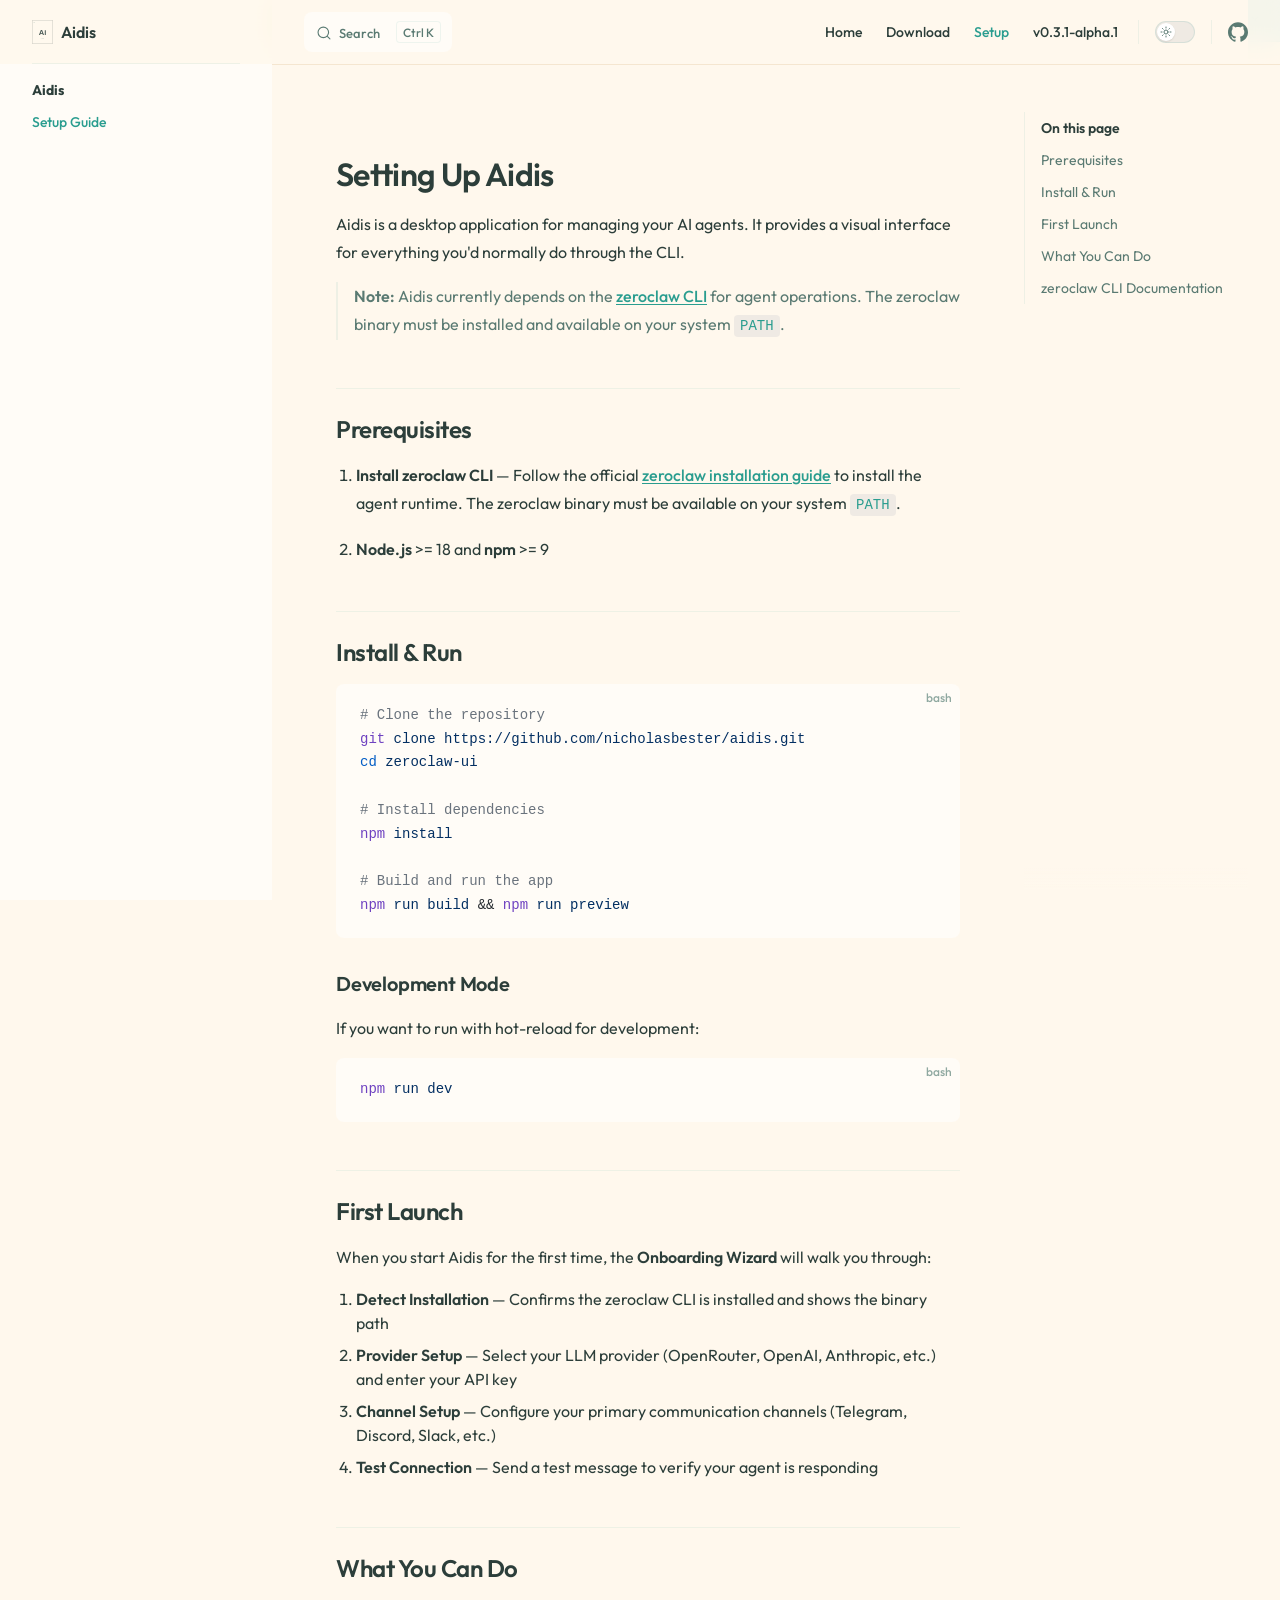
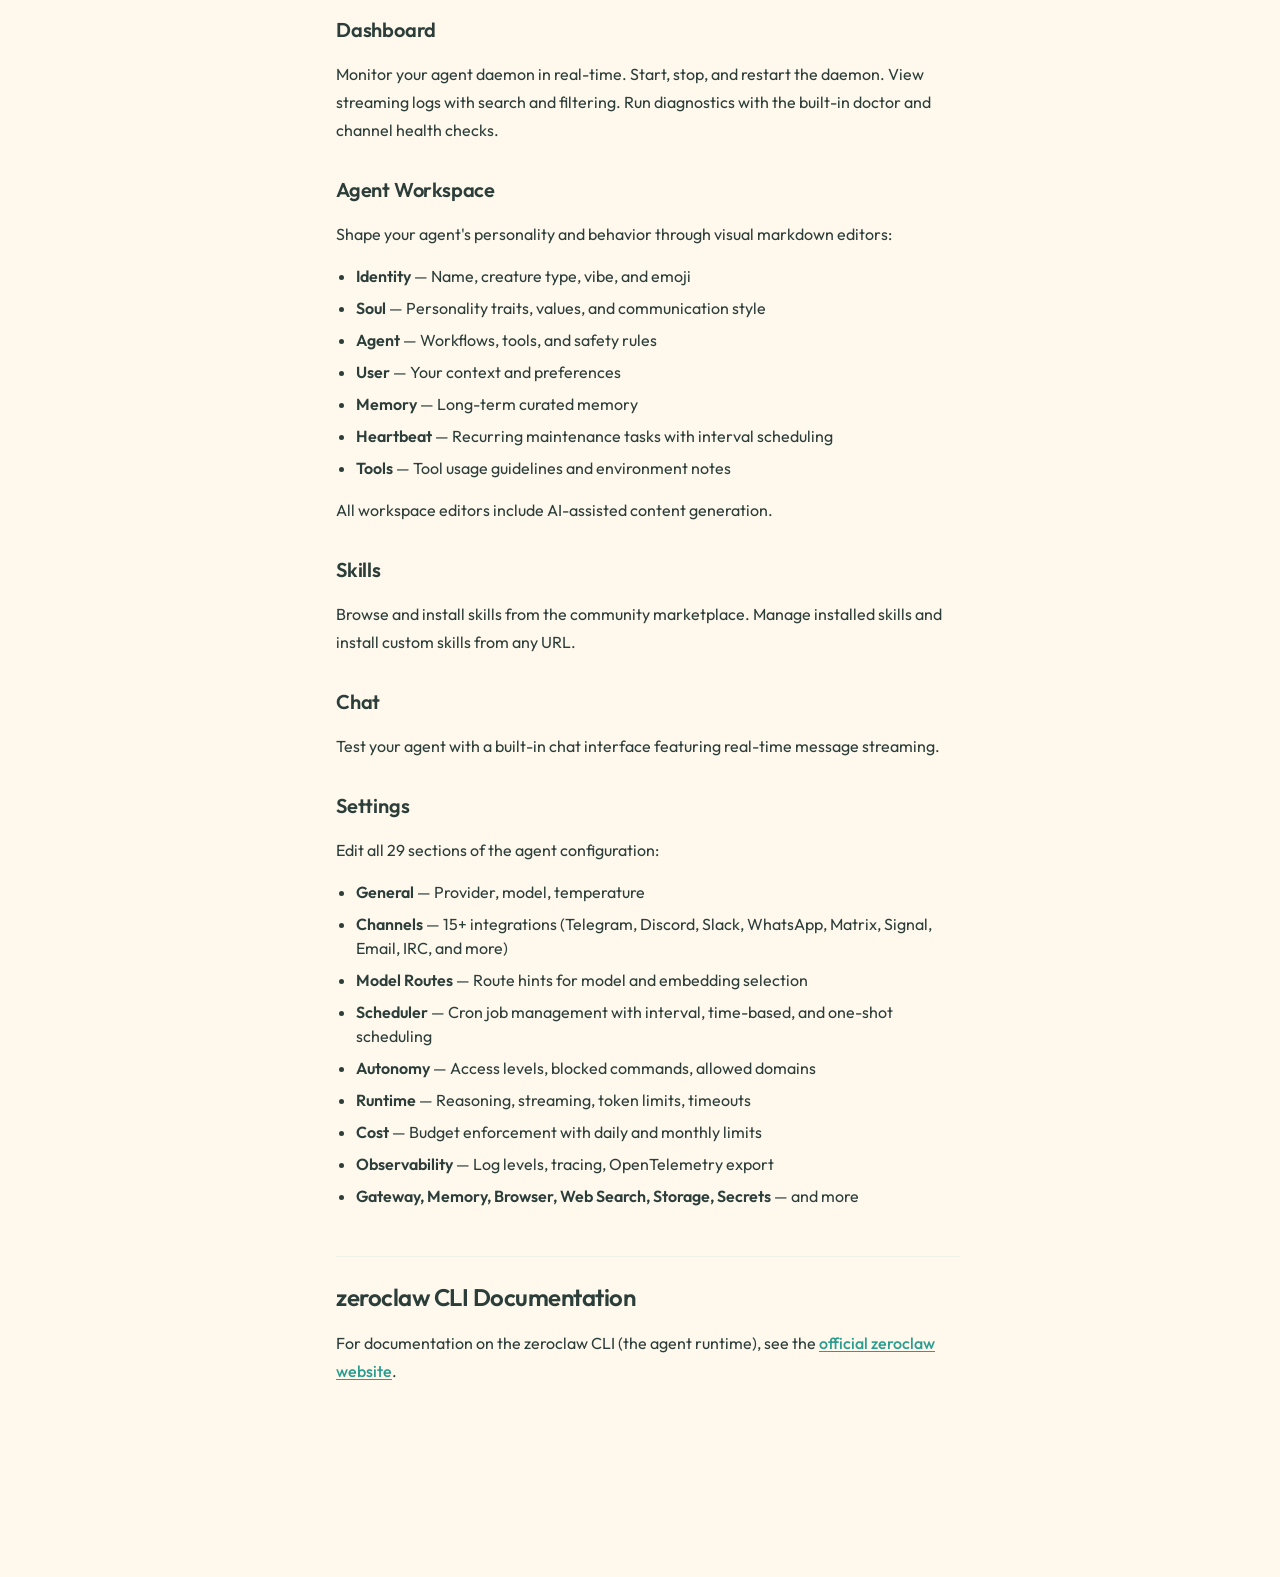
==== setup/index.html @ ee88fc10 "Fix dark/light image variant toggle (was showing both)" ====
<!DOCTYPE html>
<html lang="en-US" dir="ltr">
  <head>
    <meta charset="utf-8">
    <meta name="viewport" content="width=device-width,initial-scale=1">
    <title>Setting Up Aidis | Aidis</title>
    <meta name="description" content="A desktop AI agent management platform">
    <meta name="generator" content="VitePress v1.6.4">
    <link rel="preload stylesheet" href="/assets/style.gT86ceZ2.css" as="style">
    <link rel="preload stylesheet" href="/vp-icons.css" as="style">
    
    <script type="module" src="/assets/app.BCLENxrx.js"></script>
    <link rel="preload" href="/assets/inter-roman-latin.Di8DUHzh.woff2" as="font" type="font/woff2" crossorigin="">
    <link rel="modulepreload" href="/assets/chunks/theme.Cr4W0DH7.js">
    <link rel="modulepreload" href="/assets/chunks/framework.ePeAWSvT.js">
    <link rel="modulepreload" href="/assets/setup_index.md.8btZEzQ-.lean.js">
    <link rel="icon" type="image/png" href="/aidis-logo.png">
    <script async src="https://www.googletagmanager.com/gtag/js?id=G-28WBVK7QYB"></script>
    <script>window.dataLayer=window.dataLayer||[];function gtag(){dataLayer.push(arguments)}gtag("js",new Date),gtag("config","G-28WBVK7QYB");</script>
    <script id="check-dark-mode">(()=>{const e=localStorage.getItem("vitepress-theme-appearance")||"auto",a=window.matchMedia("(prefers-color-scheme: dark)").matches;(!e||e==="auto"?a:e==="dark")&&document.documentElement.classList.add("dark")})();</script>
    <script id="check-mac-os">document.documentElement.classList.toggle("mac",/Mac|iPhone|iPod|iPad/i.test(navigator.platform));</script>
  </head>
  <body>
    <div id="app"><div class="Layout" data-v-5d98c3a5><!--[--><!----><!--]--><!--[--><span tabindex="-1" data-v-0b0ada53></span><a href="#VPContent" class="VPSkipLink visually-hidden" data-v-0b0ada53>Skip to content</a><!--]--><!----><header class="VPNav" data-v-5d98c3a5 data-v-ae24b3ad><div class="VPNavBar" data-v-ae24b3ad data-v-6aa21345><div class="wrapper" data-v-6aa21345><div class="container" data-v-6aa21345><div class="title" data-v-6aa21345><div class="VPNavBarTitle has-sidebar" data-v-6aa21345 data-v-1168a8e4><a class="title" href="/" data-v-1168a8e4><!--[--><!--]--><!--[--><!--[--><!--[--><img class="VPImage dark logo" src="/aidis-logo-dark.svg" alt data-v-8426fc1a><!--]--><!--[--><img class="VPImage light logo" src="/aidis-logo.svg" alt data-v-8426fc1a><!--]--><!--]--><!--]--><span data-v-1168a8e4>Aidis</span><!--[--><!--]--></a></div></div><div class="content" data-v-6aa21345><div class="content-body" data-v-6aa21345><!--[--><!--]--><div class="VPNavBarSearch search" data-v-6aa21345><!--[--><!----><div id="local-search"><button type="button" class="DocSearch DocSearch-Button" aria-label="Search"><span class="DocSearch-Button-Container"><span class="vp-icon DocSearch-Search-Icon"></span><span class="DocSearch-Button-Placeholder">Search</span></span><span class="DocSearch-Button-Keys"><kbd class="DocSearch-Button-Key"></kbd><kbd class="DocSearch-Button-Key">K</kbd></span></button></div><!--]--></div><nav aria-labelledby="main-nav-aria-label" class="VPNavBarMenu menu" data-v-6aa21345 data-v-dc692963><span id="main-nav-aria-label" class="visually-hidden" data-v-dc692963> Main Navigation </span><!--[--><!--[--><a class="VPLink link VPNavBarMenuLink" href="/" tabindex="0" data-v-dc692963 data-v-e56f3d57><!--[--><span data-v-e56f3d57>Home</span><!--]--></a><!--]--><!--[--><a class="VPLink link VPNavBarMenuLink" href="/download.html" tabindex="0" data-v-dc692963 data-v-e56f3d57><!--[--><span data-v-e56f3d57>Download</span><!--]--></a><!--]--><!--[--><a class="VPLink link VPNavBarMenuLink active" href="/setup/" tabindex="0" data-v-dc692963 data-v-e56f3d57><!--[--><span data-v-e56f3d57>Setup</span><!--]--></a><!--]--><!--[--><a class="VPLink link VPNavBarMenuLink" href="/changelog.html" tabindex="0" data-v-dc692963 data-v-e56f3d57><!--[--><span data-v-e56f3d57>v0.3.1-alpha.1</span><!--]--></a><!--]--><!--]--></nav><!----><div class="VPNavBarAppearance appearance" data-v-6aa21345 data-v-6c893767><button class="VPSwitch VPSwitchAppearance" type="button" role="switch" title aria-checked="false" data-v-6c893767 data-v-5337faa4 data-v-1d5665e3><span class="check" data-v-1d5665e3><span class="icon" data-v-1d5665e3><!--[--><span class="vpi-sun sun" data-v-5337faa4></span><span class="vpi-moon moon" data-v-5337faa4></span><!--]--></span></span></button></div><div class="VPSocialLinks VPNavBarSocialLinks social-links" data-v-6aa21345 data-v-0394ad82 data-v-7bc22406><!--[--><a class="VPSocialLink no-icon" href="https://github.com/nicholasbester/aidis" aria-label="github" target="_blank" rel="noopener" data-v-7bc22406 data-v-bd121fe5><span class="vpi-social-github"></span></a><!--]--></div><div class="VPFlyout VPNavBarExtra extra" data-v-6aa21345 data-v-bb2aa2f0 data-v-cf11d7a2><button type="button" class="button" aria-haspopup="true" aria-expanded="false" aria-label="extra navigation" data-v-cf11d7a2><span class="vpi-more-horizontal icon" data-v-cf11d7a2></span></button><div class="menu" data-v-cf11d7a2><div class="VPMenu" data-v-cf11d7a2 data-v-b98bc113><!----><!--[--><!--[--><!----><div class="group" data-v-bb2aa2f0><div class="item appearance" data-v-bb2aa2f0><p class="label" data-v-bb2aa2f0>Appearance</p><div class="appearance-action" data-v-bb2aa2f0><button class="VPSwitch VPSwitchAppearance" type="button" role="switch" title aria-checked="false" data-v-bb2aa2f0 data-v-5337faa4 data-v-1d5665e3><span class="check" data-v-1d5665e3><span class="icon" data-v-1d5665e3><!--[--><span class="vpi-sun sun" data-v-5337faa4></span><span class="vpi-moon moon" data-v-5337faa4></span><!--]--></span></span></button></div></div></div><div class="group" data-v-bb2aa2f0><div class="item social-links" data-v-bb2aa2f0><div class="VPSocialLinks social-links-list" data-v-bb2aa2f0 data-v-7bc22406><!--[--><a class="VPSocialLink no-icon" href="https://github.com/nicholasbester/aidis" aria-label="github" target="_blank" rel="noopener" data-v-7bc22406 data-v-bd121fe5><span class="vpi-social-github"></span></a><!--]--></div></div></div><!--]--><!--]--></div></div></div><!--[--><!--]--><button type="button" class="VPNavBarHamburger hamburger" aria-label="mobile navigation" aria-expanded="false" aria-controls="VPNavScreen" data-v-6aa21345 data-v-e5dd9c1c><span class="container" data-v-e5dd9c1c><span class="top" data-v-e5dd9c1c></span><span class="middle" data-v-e5dd9c1c></span><span class="bottom" data-v-e5dd9c1c></span></span></button></div></div></div></div><div class="divider" data-v-6aa21345><div class="divider-line" data-v-6aa21345></div></div></div><!----></header><div class="VPLocalNav has-sidebar empty" data-v-5d98c3a5 data-v-a6f0e41e><div class="container" data-v-a6f0e41e><button class="menu" aria-expanded="false" aria-controls="VPSidebarNav" data-v-a6f0e41e><span class="vpi-align-left menu-icon" data-v-a6f0e41e></span><span class="menu-text" data-v-a6f0e41e>Menu</span></button><div class="VPLocalNavOutlineDropdown" style="--vp-vh:0px;" data-v-a6f0e41e data-v-8a42e2b4><button data-v-8a42e2b4>Return to top</button><!----></div></div></div><aside class="VPSidebar" data-v-5d98c3a5 data-v-319d5ca6><div class="curtain" data-v-319d5ca6></div><nav class="nav" id="VPSidebarNav" aria-labelledby="sidebar-aria-label" tabindex="-1" data-v-319d5ca6><span class="visually-hidden" id="sidebar-aria-label" data-v-319d5ca6> Sidebar Navigation </span><!--[--><!--]--><!--[--><div class="no-transition group" data-v-c40bc020><section class="VPSidebarItem level-0 has-active" data-v-c40bc020 data-v-b3fd67f8><div class="item" role="button" tabindex="0" data-v-b3fd67f8><div class="indicator" data-v-b3fd67f8></div><h2 class="text" data-v-b3fd67f8>Aidis</h2><!----></div><div class="items" data-v-b3fd67f8><!--[--><div class="VPSidebarItem level-1 is-link" data-v-b3fd67f8 data-v-b3fd67f8><div class="item" data-v-b3fd67f8><div class="indicator" data-v-b3fd67f8></div><a class="VPLink link link" href="/setup/" data-v-b3fd67f8><!--[--><p class="text" data-v-b3fd67f8>Setup Guide</p><!--]--></a><!----></div><!----></div><!--]--></div></section></div><!--]--><!--[--><!--]--></nav></aside><div class="VPContent has-sidebar" id="VPContent" data-v-5d98c3a5 data-v-1428d186><div class="VPDoc has-sidebar has-aside" data-v-1428d186 data-v-39a288b8><!--[--><!--]--><div class="container" data-v-39a288b8><div class="aside" data-v-39a288b8><div class="aside-curtain" data-v-39a288b8></div><div class="aside-container" data-v-39a288b8><div class="aside-content" data-v-39a288b8><div class="VPDocAside" data-v-39a288b8 data-v-3f215769><!--[--><!--]--><!--[--><!--]--><nav aria-labelledby="doc-outline-aria-label" class="VPDocAsideOutline" data-v-3f215769 data-v-a5bbad30><div class="content" data-v-a5bbad30><div class="outline-marker" data-v-a5bbad30></div><div aria-level="2" class="outline-title" id="doc-outline-aria-label" role="heading" data-v-a5bbad30>On this page</div><ul class="VPDocOutlineItem root" data-v-a5bbad30 data-v-b933a997><!--[--><!--]--></ul></div></nav><!--[--><!--]--><div class="spacer" data-v-3f215769></div><!--[--><!--]--><!----><!--[--><!--]--><!--[--><!--]--></div></div></div></div><div class="content" data-v-39a288b8><div class="content-container" data-v-39a288b8><!--[--><!--]--><main class="main" data-v-39a288b8><div style="position:relative;" class="vp-doc _setup_" data-v-39a288b8><div><h1 id="setting-up-aidis" tabindex="-1">Setting Up Aidis <a class="header-anchor" href="#setting-up-aidis" aria-label="Permalink to &quot;Setting Up Aidis&quot;">​</a></h1><p>Aidis is a desktop application for managing your AI agents. It provides a visual interface for everything you&#39;d normally do through the CLI.</p><blockquote><p><strong>Note:</strong> Aidis currently depends on the <a href="https://zeroclaw.org" target="_blank" rel="noreferrer">zeroclaw CLI</a> for agent operations. The zeroclaw binary must be installed and available on your system <code>PATH</code>.</p></blockquote><h2 id="prerequisites" tabindex="-1">Prerequisites <a class="header-anchor" href="#prerequisites" aria-label="Permalink to &quot;Prerequisites&quot;">​</a></h2><ol><li><p><strong>Install zeroclaw CLI</strong> — Follow the official <a href="https://zeroclaw.org/docs/getting-started/" target="_blank" rel="noreferrer">zeroclaw installation guide</a> to install the agent runtime. The zeroclaw binary must be available on your system <code>PATH</code>.</p></li><li><p><strong>Node.js</strong> &gt;= 18 and <strong>npm</strong> &gt;= 9</p></li></ol><h2 id="install-run" tabindex="-1">Install &amp; Run <a class="header-anchor" href="#install-run" aria-label="Permalink to &quot;Install &amp; Run&quot;">​</a></h2><div class="language-bash vp-adaptive-theme"><button title="Copy Code" class="copy"></button><span class="lang">bash</span><pre class="shiki shiki-themes github-light github-dark vp-code" tabindex="0"><code><span class="line"><span style="--shiki-light:#6A737D;--shiki-dark:#6A737D;"># Clone the repository</span></span>
<span class="line"><span style="--shiki-light:#6F42C1;--shiki-dark:#B392F0;">git</span><span style="--shiki-light:#032F62;--shiki-dark:#9ECBFF;"> clone</span><span style="--shiki-light:#032F62;--shiki-dark:#9ECBFF;"> https://github.com/nicholasbester/aidis.git</span></span>
<span class="line"><span style="--shiki-light:#005CC5;--shiki-dark:#79B8FF;">cd</span><span style="--shiki-light:#032F62;--shiki-dark:#9ECBFF;"> zeroclaw-ui</span></span>
<span class="line"></span>
<span class="line"><span style="--shiki-light:#6A737D;--shiki-dark:#6A737D;"># Install dependencies</span></span>
<span class="line"><span style="--shiki-light:#6F42C1;--shiki-dark:#B392F0;">npm</span><span style="--shiki-light:#032F62;--shiki-dark:#9ECBFF;"> install</span></span>
<span class="line"></span>
<span class="line"><span style="--shiki-light:#6A737D;--shiki-dark:#6A737D;"># Build and run the app</span></span>
<span class="line"><span style="--shiki-light:#6F42C1;--shiki-dark:#B392F0;">npm</span><span style="--shiki-light:#032F62;--shiki-dark:#9ECBFF;"> run</span><span style="--shiki-light:#032F62;--shiki-dark:#9ECBFF;"> build</span><span style="--shiki-light:#24292E;--shiki-dark:#E1E4E8;"> &amp;&amp; </span><span style="--shiki-light:#6F42C1;--shiki-dark:#B392F0;">npm</span><span style="--shiki-light:#032F62;--shiki-dark:#9ECBFF;"> run</span><span style="--shiki-light:#032F62;--shiki-dark:#9ECBFF;"> preview</span></span></code></pre></div><h3 id="development-mode" tabindex="-1">Development Mode <a class="header-anchor" href="#development-mode" aria-label="Permalink to &quot;Development Mode&quot;">​</a></h3><p>If you want to run with hot-reload for development:</p><div class="language-bash vp-adaptive-theme"><button title="Copy Code" class="copy"></button><span class="lang">bash</span><pre class="shiki shiki-themes github-light github-dark vp-code" tabindex="0"><code><span class="line"><span style="--shiki-light:#6F42C1;--shiki-dark:#B392F0;">npm</span><span style="--shiki-light:#032F62;--shiki-dark:#9ECBFF;"> run</span><span style="--shiki-light:#032F62;--shiki-dark:#9ECBFF;"> dev</span></span></code></pre></div><h2 id="first-launch" tabindex="-1">First Launch <a class="header-anchor" href="#first-launch" aria-label="Permalink to &quot;First Launch&quot;">​</a></h2><p>When you start Aidis for the first time, the <strong>Onboarding Wizard</strong> will walk you through:</p><ol><li><strong>Detect Installation</strong> — Confirms the zeroclaw CLI is installed and shows the binary path</li><li><strong>Provider Setup</strong> — Select your LLM provider (OpenRouter, OpenAI, Anthropic, etc.) and enter your API key</li><li><strong>Channel Setup</strong> — Configure your primary communication channels (Telegram, Discord, Slack, etc.)</li><li><strong>Test Connection</strong> — Send a test message to verify your agent is responding</li></ol><h2 id="what-you-can-do" tabindex="-1">What You Can Do <a class="header-anchor" href="#what-you-can-do" aria-label="Permalink to &quot;What You Can Do&quot;">​</a></h2><h3 id="dashboard" tabindex="-1">Dashboard <a class="header-anchor" href="#dashboard" aria-label="Permalink to &quot;Dashboard&quot;">​</a></h3><p>Monitor your agent daemon in real-time. Start, stop, and restart the daemon. View streaming logs with search and filtering. Run diagnostics with the built-in doctor and channel health checks.</p><h3 id="agent-workspace" tabindex="-1">Agent Workspace <a class="header-anchor" href="#agent-workspace" aria-label="Permalink to &quot;Agent Workspace&quot;">​</a></h3><p>Shape your agent&#39;s personality and behavior through visual markdown editors:</p><ul><li><strong>Identity</strong> — Name, creature type, vibe, and emoji</li><li><strong>Soul</strong> — Personality traits, values, and communication style</li><li><strong>Agent</strong> — Workflows, tools, and safety rules</li><li><strong>User</strong> — Your context and preferences</li><li><strong>Memory</strong> — Long-term curated memory</li><li><strong>Heartbeat</strong> — Recurring maintenance tasks with interval scheduling</li><li><strong>Tools</strong> — Tool usage guidelines and environment notes</li></ul><p>All workspace editors include AI-assisted content generation.</p><h3 id="skills" tabindex="-1">Skills <a class="header-anchor" href="#skills" aria-label="Permalink to &quot;Skills&quot;">​</a></h3><p>Browse and install skills from the community marketplace. Manage installed skills and install custom skills from any URL.</p><h3 id="chat" tabindex="-1">Chat <a class="header-anchor" href="#chat" aria-label="Permalink to &quot;Chat&quot;">​</a></h3><p>Test your agent with a built-in chat interface featuring real-time message streaming.</p><h3 id="settings" tabindex="-1">Settings <a class="header-anchor" href="#settings" aria-label="Permalink to &quot;Settings&quot;">​</a></h3><p>Edit all 29 sections of the agent configuration:</p><ul><li><strong>General</strong> — Provider, model, temperature</li><li><strong>Channels</strong> — 15+ integrations (Telegram, Discord, Slack, WhatsApp, Matrix, Signal, Email, IRC, and more)</li><li><strong>Model Routes</strong> — Route hints for model and embedding selection</li><li><strong>Scheduler</strong> — Cron job management with interval, time-based, and one-shot scheduling</li><li><strong>Autonomy</strong> — Access levels, blocked commands, allowed domains</li><li><strong>Runtime</strong> — Reasoning, streaming, token limits, timeouts</li><li><strong>Cost</strong> — Budget enforcement with daily and monthly limits</li><li><strong>Observability</strong> — Log levels, tracing, OpenTelemetry export</li><li><strong>Gateway, Memory, Browser, Web Search, Storage, Secrets</strong> — and more</li></ul><h2 id="zeroclaw-cli-documentation" tabindex="-1">zeroclaw CLI Documentation <a class="header-anchor" href="#zeroclaw-cli-documentation" aria-label="Permalink to &quot;zeroclaw CLI Documentation&quot;">​</a></h2><p>For documentation on the zeroclaw CLI (the agent runtime), see the <a href="https://zeroclaw.org" target="_blank" rel="noreferrer">official zeroclaw website</a>.</p></div></div></main><footer class="VPDocFooter" data-v-39a288b8 data-v-e257564d><!--[--><!--]--><!----><!----></footer><!--[--><!--]--></div></div></div><!--[--><!--]--></div></div><footer class="VPFooter has-sidebar" data-v-5d98c3a5 data-v-e315a0ad><div class="container" data-v-e315a0ad><p class="message" data-v-e315a0ad>Released under the Business Source License 1.1.</p><p class="copyright" data-v-e315a0ad>Copyright © 2026 Aidis</p></div></footer><!--[--><!--]--></div></div>
    <script>window.__VP_HASH_MAP__=JSON.parse("{\"changelog.md\":\"BxRzAFsQ\",\"download.md\":\"BfrzyPFp\",\"index.md\":\"BH07lZex\",\"setup_index.md\":\"8btZEzQ-\"}");window.__VP_SITE_DATA__=JSON.parse("{\"lang\":\"en-US\",\"dir\":\"ltr\",\"title\":\"Aidis\",\"description\":\"A desktop AI agent management platform\",\"base\":\"/\",\"head\":[],\"router\":{\"prefetchLinks\":true},\"appearance\":true,\"themeConfig\":{\"logo\":{\"light\":\"/aidis-logo.svg\",\"dark\":\"/aidis-logo-dark.svg\"},\"nav\":[{\"text\":\"Home\",\"link\":\"/\"},{\"text\":\"Download\",\"link\":\"/download\"},{\"text\":\"Setup\",\"link\":\"/setup/\"},{\"text\":\"v0.3.1-alpha.1\",\"link\":\"/changelog\"}],\"sidebar\":{\"/setup/\":[{\"text\":\"Aidis\",\"items\":[{\"text\":\"Setup Guide\",\"link\":\"/setup/\"}]}]},\"socialLinks\":[{\"icon\":\"github\",\"link\":\"https://github.com/nicholasbester/aidis\"}],\"search\":{\"provider\":\"local\"},\"footer\":{\"message\":\"Released under the Business Source License 1.1.\",\"copyright\":\"Copyright © 2026 Aidis\"}},\"locales\":{},\"scrollOffset\":134,\"cleanUrls\":false}");</script>
    
  </body>
</html>
---- assets/style.gT86ceZ2.css ----
@import"https://fonts.googleapis.com/css2?family=Cormorant+Garamond:ital,wght@0,300;0,400;0,500;0,600;1,300;1,400;1,500&family=Outfit:wght@200;300;400;500;600&family=Caveat:wght@400;600&display=swap";@font-face{font-family:Inter;font-style:normal;font-weight:100 900;font-display:swap;src:url(/assets/inter-roman-cyrillic-ext.BBPuwvHQ.woff2) format("woff2");unicode-range:U+0460-052F,U+1C80-1C88,U+20B4,U+2DE0-2DFF,U+A640-A69F,U+FE2E-FE2F}@font-face{font-family:Inter;font-style:normal;font-weight:100 900;font-display:swap;src:url(/assets/inter-roman-cyrillic.C5lxZ8CY.woff2) format("woff2");unicode-range:U+0301,U+0400-045F,U+0490-0491,U+04B0-04B1,U+2116}@font-face{font-family:Inter;font-style:normal;font-weight:100 900;font-display:swap;src:url(/assets/inter-roman-greek-ext.CqjqNYQ-.woff2) format("woff2");unicode-range:U+1F00-1FFF}@font-face{font-family:Inter;font-style:normal;font-weight:100 900;font-display:swap;src:url(/assets/inter-roman-greek.BBVDIX6e.woff2) format("woff2");unicode-range:U+0370-0377,U+037A-037F,U+0384-038A,U+038C,U+038E-03A1,U+03A3-03FF}@font-face{font-family:Inter;font-style:normal;font-weight:100 900;font-display:swap;src:url(/assets/inter-roman-vietnamese.BjW4sHH5.woff2) format("woff2");unicode-range:U+0102-0103,U+0110-0111,U+0128-0129,U+0168-0169,U+01A0-01A1,U+01AF-01B0,U+0300-0301,U+0303-0304,U+0308-0309,U+0323,U+0329,U+1EA0-1EF9,U+20AB}@font-face{font-family:Inter;font-style:normal;font-weight:100 900;font-display:swap;src:url(/assets/inter-roman-latin-ext.4ZJIpNVo.woff2) format("woff2");unicode-range:U+0100-02AF,U+0304,U+0308,U+0329,U+1E00-1E9F,U+1EF2-1EFF,U+2020,U+20A0-20AB,U+20AD-20C0,U+2113,U+2C60-2C7F,U+A720-A7FF}@font-face{font-family:Inter;font-style:normal;font-weight:100 900;font-display:swap;src:url(/assets/inter-roman-latin.Di8DUHzh.woff2) format("woff2");unicode-range:U+0000-00FF,U+0131,U+0152-0153,U+02BB-02BC,U+02C6,U+02DA,U+02DC,U+0304,U+0308,U+0329,U+2000-206F,U+2074,U+20AC,U+2122,U+2191,U+2193,U+2212,U+2215,U+FEFF,U+FFFD}@font-face{font-family:Inter;font-style:italic;font-weight:100 900;font-display:swap;src:url(/assets/inter-italic-cyrillic-ext.r48I6akx.woff2) format("woff2");unicode-range:U+0460-052F,U+1C80-1C88,U+20B4,U+2DE0-2DFF,U+A640-A69F,U+FE2E-FE2F}@font-face{font-family:Inter;font-style:italic;font-weight:100 900;font-display:swap;src:url(/assets/inter-italic-cyrillic.By2_1cv3.woff2) format("woff2");unicode-range:U+0301,U+0400-045F,U+0490-0491,U+04B0-04B1,U+2116}@font-face{font-family:Inter;font-style:italic;font-weight:100 900;font-display:swap;src:url(/assets/inter-italic-greek-ext.1u6EdAuj.woff2) format("woff2");unicode-range:U+1F00-1FFF}@font-face{font-family:Inter;font-style:italic;font-weight:100 900;font-display:swap;src:url(/assets/inter-italic-greek.DJ8dCoTZ.woff2) format("woff2");unicode-range:U+0370-0377,U+037A-037F,U+0384-038A,U+038C,U+038E-03A1,U+03A3-03FF}@font-face{font-family:Inter;font-style:italic;font-weight:100 900;font-display:swap;src:url(/assets/inter-italic-vietnamese.BSbpV94h.woff2) format("woff2");unicode-range:U+0102-0103,U+0110-0111,U+0128-0129,U+0168-0169,U+01A0-01A1,U+01AF-01B0,U+0300-0301,U+0303-0304,U+0308-0309,U+0323,U+0329,U+1EA0-1EF9,U+20AB}@font-face{font-family:Inter;font-style:italic;font-weight:100 900;font-display:swap;src:url(/assets/inter-italic-latin-ext.CN1xVJS-.woff2) format("woff2");unicode-range:U+0100-02AF,U+0304,U+0308,U+0329,U+1E00-1E9F,U+1EF2-1EFF,U+2020,U+20A0-20AB,U+20AD-20C0,U+2113,U+2C60-2C7F,U+A720-A7FF}@font-face{font-family:Inter;font-style:italic;font-weight:100 900;font-display:swap;src:url(/assets/inter-italic-latin.C2AdPX0b.woff2) format("woff2");unicode-range:U+0000-00FF,U+0131,U+0152-0153,U+02BB-02BC,U+02C6,U+02DA,U+02DC,U+0304,U+0308,U+0329,U+2000-206F,U+2074,U+20AC,U+2122,U+2191,U+2193,U+2212,U+2215,U+FEFF,U+FFFD}@font-face{font-family:Punctuation SC;font-weight:400;src:local("PingFang SC Regular"),local("Noto Sans CJK SC"),local("Microsoft YaHei");unicode-range:U+201C,U+201D,U+2018,U+2019,U+2E3A,U+2014,U+2013,U+2026,U+00B7,U+007E,U+002F}@font-face{font-family:Punctuation SC;font-weight:500;src:local("PingFang SC Medium"),local("Noto Sans CJK SC"),local("Microsoft YaHei");unicode-range:U+201C,U+201D,U+2018,U+2019,U+2E3A,U+2014,U+2013,U+2026,U+00B7,U+007E,U+002F}@font-face{font-family:Punctuation SC;font-weight:600;src:local("PingFang SC Semibold"),local("Noto Sans CJK SC Bold"),local("Microsoft YaHei Bold");unicode-range:U+201C,U+201D,U+2018,U+2019,U+2E3A,U+2014,U+2013,U+2026,U+00B7,U+007E,U+002F}@font-face{font-family:Punctuation SC;font-weight:700;src:local("PingFang SC Semibold"),local("Noto Sans CJK SC Bold"),local("Microsoft YaHei Bold");unicode-range:U+201C,U+201D,U+2018,U+2019,U+2E3A,U+2014,U+2013,U+2026,U+00B7,U+007E,U+002F}:root{--vp-c-white: #ffffff;--vp-c-black: #000000;--vp-c-neutral: var(--vp-c-black);--vp-c-neutral-inverse: var(--vp-c-white)}.dark{--vp-c-neutral: var(--vp-c-white);--vp-c-neutral-inverse: var(--vp-c-black)}:root{--vp-c-gray-1: #dddde3;--vp-c-gray-2: #e4e4e9;--vp-c-gray-3: #ebebef;--vp-c-gray-soft: rgba(142, 150, 170, .14);--vp-c-indigo-1: #3451b2;--vp-c-indigo-2: #3a5ccc;--vp-c-indigo-3: #5672cd;--vp-c-indigo-soft: rgba(100, 108, 255, .14);--vp-c-purple-1: #6f42c1;--vp-c-purple-2: #7e4cc9;--vp-c-purple-3: #8e5cd9;--vp-c-purple-soft: rgba(159, 122, 234, .14);--vp-c-green-1: #18794e;--vp-c-green-2: #299764;--vp-c-green-3: #30a46c;--vp-c-green-soft: rgba(16, 185, 129, .14);--vp-c-yellow-1: #915930;--vp-c-yellow-2: #946300;--vp-c-yellow-3: #9f6a00;--vp-c-yellow-soft: rgba(234, 179, 8, .14);--vp-c-red-1: #b8272c;--vp-c-red-2: #d5393e;--vp-c-red-3: #e0575b;--vp-c-red-soft: rgba(244, 63, 94, .14);--vp-c-sponsor: #db2777}.dark{--vp-c-gray-1: #515c67;--vp-c-gray-2: #414853;--vp-c-gray-3: #32363f;--vp-c-gray-soft: rgba(101, 117, 133, .16);--vp-c-indigo-1: #a8b1ff;--vp-c-indigo-2: #5c73e7;--vp-c-indigo-3: #3e63dd;--vp-c-indigo-soft: rgba(100, 108, 255, .16);--vp-c-purple-1: #c8abfa;--vp-c-purple-2: #a879e6;--vp-c-purple-3: #8e5cd9;--vp-c-purple-soft: rgba(159, 122, 234, .16);--vp-c-green-1: #3dd68c;--vp-c-green-2: #30a46c;--vp-c-green-3: #298459;--vp-c-green-soft: rgba(16, 185, 129, .16);--vp-c-yellow-1: #f9b44e;--vp-c-yellow-2: #da8b17;--vp-c-yellow-3: #a46a0a;--vp-c-yellow-soft: rgba(234, 179, 8, .16);--vp-c-red-1: #f66f81;--vp-c-red-2: #f14158;--vp-c-red-3: #b62a3c;--vp-c-red-soft: rgba(244, 63, 94, .16)}:root{--vp-c-bg: #ffffff;--vp-c-bg-alt: #f6f6f7;--vp-c-bg-elv: #ffffff;--vp-c-bg-soft: #f6f6f7}.dark{--vp-c-bg: #1b1b1f;--vp-c-bg-alt: #161618;--vp-c-bg-elv: #202127;--vp-c-bg-soft: #202127}:root{--vp-c-border: #c2c2c4;--vp-c-divider: #e2e2e3;--vp-c-gutter: #e2e2e3}.dark{--vp-c-border: #3c3f44;--vp-c-divider: #2e2e32;--vp-c-gutter: #000000}:root{--vp-c-text-1: #3c3c43;--vp-c-text-2: #67676c;--vp-c-text-3: #929295}.dark{--vp-c-text-1: #dfdfd6;--vp-c-text-2: #98989f;--vp-c-text-3: #6a6a71}:root{--vp-c-default-1: var(--vp-c-gray-1);--vp-c-default-2: var(--vp-c-gray-2);--vp-c-default-3: var(--vp-c-gray-3);--vp-c-default-soft: var(--vp-c-gray-soft);--vp-c-brand-1: var(--vp-c-indigo-1);--vp-c-brand-2: var(--vp-c-indigo-2);--vp-c-brand-3: var(--vp-c-indigo-3);--vp-c-brand-soft: var(--vp-c-indigo-soft);--vp-c-brand: var(--vp-c-brand-1);--vp-c-tip-1: var(--vp-c-brand-1);--vp-c-tip-2: var(--vp-c-brand-2);--vp-c-tip-3: var(--vp-c-brand-3);--vp-c-tip-soft: var(--vp-c-brand-soft);--vp-c-note-1: var(--vp-c-brand-1);--vp-c-note-2: var(--vp-c-brand-2);--vp-c-note-3: var(--vp-c-brand-3);--vp-c-note-soft: var(--vp-c-brand-soft);--vp-c-success-1: var(--vp-c-green-1);--vp-c-success-2: var(--vp-c-green-2);--vp-c-success-3: var(--vp-c-green-3);--vp-c-success-soft: var(--vp-c-green-soft);--vp-c-important-1: var(--vp-c-purple-1);--vp-c-important-2: var(--vp-c-purple-2);--vp-c-important-3: var(--vp-c-purple-3);--vp-c-important-soft: var(--vp-c-purple-soft);--vp-c-warning-1: var(--vp-c-yellow-1);--vp-c-warning-2: var(--vp-c-yellow-2);--vp-c-warning-3: var(--vp-c-yellow-3);--vp-c-warning-soft: var(--vp-c-yellow-soft);--vp-c-danger-1: var(--vp-c-red-1);--vp-c-danger-2: var(--vp-c-red-2);--vp-c-danger-3: var(--vp-c-red-3);--vp-c-danger-soft: var(--vp-c-red-soft);--vp-c-caution-1: var(--vp-c-red-1);--vp-c-caution-2: var(--vp-c-red-2);--vp-c-caution-3: var(--vp-c-red-3);--vp-c-caution-soft: var(--vp-c-red-soft)}:root{--vp-font-family-base: "Inter", ui-sans-serif, system-ui, sans-serif, "Apple Color Emoji", "Segoe UI Emoji", "Segoe UI Symbol", "Noto Color Emoji";--vp-font-family-mono: ui-monospace, "Menlo", "Monaco", "Consolas", "Liberation Mono", "Courier New", monospace;font-optical-sizing:auto}:root:where(:lang(zh)){--vp-font-family-base: "Punctuation SC", "Inter", ui-sans-serif, system-ui, sans-serif, "Apple Color Emoji", "Segoe UI Emoji", "Segoe UI Symbol", "Noto Color Emoji"}:root{--vp-shadow-1: 0 1px 2px rgba(0, 0, 0, .04), 0 1px 2px rgba(0, 0, 0, .06);--vp-shadow-2: 0 3px 12px rgba(0, 0, 0, .07), 0 1px 4px rgba(0, 0, 0, .07);--vp-shadow-3: 0 12px 32px rgba(0, 0, 0, .1), 0 2px 6px rgba(0, 0, 0, .08);--vp-shadow-4: 0 14px 44px rgba(0, 0, 0, .12), 0 3px 9px rgba(0, 0, 0, .12);--vp-shadow-5: 0 18px 56px rgba(0, 0, 0, .16), 0 4px 12px rgba(0, 0, 0, .16)}:root{--vp-z-index-footer: 10;--vp-z-index-local-nav: 20;--vp-z-index-nav: 30;--vp-z-index-layout-top: 40;--vp-z-index-backdrop: 50;--vp-z-index-sidebar: 60}@media (min-width: 960px){:root{--vp-z-index-sidebar: 25}}:root{--vp-layout-max-width: 1440px}:root{--vp-header-anchor-symbol: "#"}:root{--vp-code-line-height: 1.7;--vp-code-font-size: .875em;--vp-code-color: var(--vp-c-brand-1);--vp-code-link-color: var(--vp-c-brand-1);--vp-code-link-hover-color: var(--vp-c-brand-2);--vp-code-bg: var(--vp-c-default-soft);--vp-code-block-color: var(--vp-c-text-2);--vp-code-block-bg: var(--vp-c-bg-alt);--vp-code-block-divider-color: var(--vp-c-gutter);--vp-code-lang-color: var(--vp-c-text-3);--vp-code-line-highlight-color: var(--vp-c-default-soft);--vp-code-line-number-color: var(--vp-c-text-3);--vp-code-line-diff-add-color: var(--vp-c-success-soft);--vp-code-line-diff-add-symbol-color: var(--vp-c-success-1);--vp-code-line-diff-remove-color: var(--vp-c-danger-soft);--vp-code-line-diff-remove-symbol-color: var(--vp-c-danger-1);--vp-code-line-warning-color: var(--vp-c-warning-soft);--vp-code-line-error-color: var(--vp-c-danger-soft);--vp-code-copy-code-border-color: var(--vp-c-divider);--vp-code-copy-code-bg: var(--vp-c-bg-soft);--vp-code-copy-code-hover-border-color: var(--vp-c-divider);--vp-code-copy-code-hover-bg: var(--vp-c-bg);--vp-code-copy-code-active-text: var(--vp-c-text-2);--vp-code-copy-copied-text-content: "Copied";--vp-code-tab-divider: var(--vp-code-block-divider-color);--vp-code-tab-text-color: var(--vp-c-text-2);--vp-code-tab-bg: var(--vp-code-block-bg);--vp-code-tab-hover-text-color: var(--vp-c-text-1);--vp-code-tab-active-text-color: var(--vp-c-text-1);--vp-code-tab-active-bar-color: var(--vp-c-brand-1)}:lang(es),:lang(pt){--vp-code-copy-copied-text-content: "Copiado"}:lang(fa){--vp-code-copy-copied-text-content: "کپی شد"}:lang(ko){--vp-code-copy-copied-text-content: "복사됨"}:lang(ru){--vp-code-copy-copied-text-content: "Скопировано"}:lang(zh){--vp-code-copy-copied-text-content: "已复制"}:root{--vp-button-brand-border: transparent;--vp-button-brand-text: var(--vp-c-white);--vp-button-brand-bg: var(--vp-c-brand-3);--vp-button-brand-hover-border: transparent;--vp-button-brand-hover-text: var(--vp-c-white);--vp-button-brand-hover-bg: var(--vp-c-brand-2);--vp-button-brand-active-border: transparent;--vp-button-brand-active-text: var(--vp-c-white);--vp-button-brand-active-bg: var(--vp-c-brand-1);--vp-button-alt-border: transparent;--vp-button-alt-text: var(--vp-c-text-1);--vp-button-alt-bg: var(--vp-c-default-3);--vp-button-alt-hover-border: transparent;--vp-button-alt-hover-text: var(--vp-c-text-1);--vp-button-alt-hover-bg: var(--vp-c-default-2);--vp-button-alt-active-border: transparent;--vp-button-alt-active-text: var(--vp-c-text-1);--vp-button-alt-active-bg: var(--vp-c-default-1);--vp-button-sponsor-border: var(--vp-c-text-2);--vp-button-sponsor-text: var(--vp-c-text-2);--vp-button-sponsor-bg: transparent;--vp-button-sponsor-hover-border: var(--vp-c-sponsor);--vp-button-sponsor-hover-text: var(--vp-c-sponsor);--vp-button-sponsor-hover-bg: transparent;--vp-button-sponsor-active-border: var(--vp-c-sponsor);--vp-button-sponsor-active-text: var(--vp-c-sponsor);--vp-button-sponsor-active-bg: transparent}:root{--vp-custom-block-font-size: 14px;--vp-custom-block-code-font-size: 13px;--vp-custom-block-info-border: transparent;--vp-custom-block-info-text: var(--vp-c-text-1);--vp-custom-block-info-bg: var(--vp-c-default-soft);--vp-custom-block-info-code-bg: var(--vp-c-default-soft);--vp-custom-block-note-border: transparent;--vp-custom-block-note-text: var(--vp-c-text-1);--vp-custom-block-note-bg: var(--vp-c-default-soft);--vp-custom-block-note-code-bg: var(--vp-c-default-soft);--vp-custom-block-tip-border: transparent;--vp-custom-block-tip-text: var(--vp-c-text-1);--vp-custom-block-tip-bg: var(--vp-c-tip-soft);--vp-custom-block-tip-code-bg: var(--vp-c-tip-soft);--vp-custom-block-important-border: transparent;--vp-custom-block-important-text: var(--vp-c-text-1);--vp-custom-block-important-bg: var(--vp-c-important-soft);--vp-custom-block-important-code-bg: var(--vp-c-important-soft);--vp-custom-block-warning-border: transparent;--vp-custom-block-warning-text: var(--vp-c-text-1);--vp-custom-block-warning-bg: var(--vp-c-warning-soft);--vp-custom-block-warning-code-bg: var(--vp-c-warning-soft);--vp-custom-block-danger-border: transparent;--vp-custom-block-danger-text: var(--vp-c-text-1);--vp-custom-block-danger-bg: var(--vp-c-danger-soft);--vp-custom-block-danger-code-bg: var(--vp-c-danger-soft);--vp-custom-block-caution-border: transparent;--vp-custom-block-caution-text: var(--vp-c-text-1);--vp-custom-block-caution-bg: var(--vp-c-caution-soft);--vp-custom-block-caution-code-bg: var(--vp-c-caution-soft);--vp-custom-block-details-border: var(--vp-custom-block-info-border);--vp-custom-block-details-text: var(--vp-custom-block-info-text);--vp-custom-block-details-bg: var(--vp-custom-block-info-bg);--vp-custom-block-details-code-bg: var(--vp-custom-block-info-code-bg)}:root{--vp-input-border-color: var(--vp-c-border);--vp-input-bg-color: var(--vp-c-bg-alt);--vp-input-switch-bg-color: var(--vp-c-default-soft)}:root{--vp-nav-height: 64px;--vp-nav-bg-color: var(--vp-c-bg);--vp-nav-screen-bg-color: var(--vp-c-bg);--vp-nav-logo-height: 24px}.hide-nav{--vp-nav-height: 0px}.hide-nav .VPSidebar{--vp-nav-height: 22px}:root{--vp-local-nav-bg-color: var(--vp-c-bg)}:root{--vp-sidebar-width: 272px;--vp-sidebar-bg-color: var(--vp-c-bg-alt)}:root{--vp-backdrop-bg-color: rgba(0, 0, 0, .6)}:root{--vp-home-hero-name-color: var(--vp-c-brand-1);--vp-home-hero-name-background: transparent;--vp-home-hero-image-background-image: none;--vp-home-hero-image-filter: none}:root{--vp-badge-info-border: transparent;--vp-badge-info-text: var(--vp-c-text-2);--vp-badge-info-bg: var(--vp-c-default-soft);--vp-badge-tip-border: transparent;--vp-badge-tip-text: var(--vp-c-tip-1);--vp-badge-tip-bg: var(--vp-c-tip-soft);--vp-badge-warning-border: transparent;--vp-badge-warning-text: var(--vp-c-warning-1);--vp-badge-warning-bg: var(--vp-c-warning-soft);--vp-badge-danger-border: transparent;--vp-badge-danger-text: var(--vp-c-danger-1);--vp-badge-danger-bg: var(--vp-c-danger-soft)}:root{--vp-carbon-ads-text-color: var(--vp-c-text-1);--vp-carbon-ads-poweredby-color: var(--vp-c-text-2);--vp-carbon-ads-bg-color: var(--vp-c-bg-soft);--vp-carbon-ads-hover-text-color: var(--vp-c-brand-1);--vp-carbon-ads-hover-poweredby-color: var(--vp-c-text-1)}:root{--vp-local-search-bg: var(--vp-c-bg);--vp-local-search-result-bg: var(--vp-c-bg);--vp-local-search-result-border: var(--vp-c-divider);--vp-local-search-result-selected-bg: var(--vp-c-bg);--vp-local-search-result-selected-border: var(--vp-c-brand-1);--vp-local-search-highlight-bg: var(--vp-c-brand-1);--vp-local-search-highlight-text: var(--vp-c-neutral-inverse)}@media (prefers-reduced-motion: reduce){*,:before,:after{animation-delay:-1ms!important;animation-duration:1ms!important;animation-iteration-count:1!important;background-attachment:initial!important;scroll-behavior:auto!important;transition-duration:0s!important;transition-delay:0s!important}}*,:before,:after{box-sizing:border-box}html{line-height:1.4;font-size:16px;-webkit-text-size-adjust:100%}html.dark{color-scheme:dark}body{margin:0;width:100%;min-width:320px;min-height:100vh;line-height:24px;font-family:var(--vp-font-family-base);font-size:16px;font-weight:400;color:var(--vp-c-text-1);background-color:var(--vp-c-bg);font-synthesis:style;text-rendering:optimizeLegibility;-webkit-font-smoothing:antialiased;-moz-osx-font-smoothing:grayscale}main{display:block}h1,h2,h3,h4,h5,h6{margin:0;line-height:24px;font-size:16px;font-weight:400}p{margin:0}strong,b{font-weight:600}a,area,button,[role=button],input,label,select,summary,textarea{touch-action:manipulation}a{color:inherit;text-decoration:inherit}ol,ul{list-style:none;margin:0;padding:0}blockquote{margin:0}pre,code,kbd,samp{font-family:var(--vp-font-family-mono)}img,svg,video,canvas,audio,iframe,embed,object{display:block}figure{margin:0}img,video{max-width:100%;height:auto}button,input,optgroup,select,textarea{border:0;padding:0;line-height:inherit;color:inherit}button{padding:0;font-family:inherit;background-color:transparent;background-image:none}button:enabled,[role=button]:enabled{cursor:pointer}button:focus,button:focus-visible{outline:1px dotted;outline:4px auto -webkit-focus-ring-color}button:focus:not(:focus-visible){outline:none!important}input:focus,textarea:focus,select:focus{outline:none}table{border-collapse:collapse}input{background-color:transparent}input:-ms-input-placeholder,textarea:-ms-input-placeholder{color:var(--vp-c-text-3)}input::-ms-input-placeholder,textarea::-ms-input-placeholder{color:var(--vp-c-text-3)}input::placeholder,textarea::placeholder{color:var(--vp-c-text-3)}input::-webkit-outer-spin-button,input::-webkit-inner-spin-button{-webkit-appearance:none;margin:0}input[type=number]{-moz-appearance:textfield}textarea{resize:vertical}select{-webkit-appearance:none}fieldset{margin:0;padding:0}h1,h2,h3,h4,h5,h6,li,p{overflow-wrap:break-word}vite-error-overlay{z-index:9999}mjx-container{overflow-x:auto}mjx-container>svg{display:inline-block;margin:auto}[class^=vpi-],[class*=" vpi-"],.vp-icon{width:1em;height:1em}[class^=vpi-].bg,[class*=" vpi-"].bg,.vp-icon.bg{background-size:100% 100%;background-color:transparent}[class^=vpi-]:not(.bg),[class*=" vpi-"]:not(.bg),.vp-icon:not(.bg){-webkit-mask:var(--icon) no-repeat;mask:var(--icon) no-repeat;-webkit-mask-size:100% 100%;mask-size:100% 100%;background-color:currentColor;color:inherit}.vpi-align-left{--icon: url("data:image/svg+xml,%3Csvg xmlns='http://www.w3.org/2000/svg' fill='none' stroke='currentColor' stroke-linecap='round' stroke-linejoin='round' stroke-width='2' viewBox='0 0 24 24'%3E%3Cpath d='M21 6H3M15 12H3M17 18H3'/%3E%3C/svg%3E")}.vpi-arrow-right,.vpi-arrow-down,.vpi-arrow-left,.vpi-arrow-up{--icon: url("data:image/svg+xml,%3Csvg xmlns='http://www.w3.org/2000/svg' fill='none' stroke='currentColor' stroke-linecap='round' stroke-linejoin='round' stroke-width='2' viewBox='0 0 24 24'%3E%3Cpath d='M5 12h14M12 5l7 7-7 7'/%3E%3C/svg%3E")}.vpi-chevron-right,.vpi-chevron-down,.vpi-chevron-left,.vpi-chevron-up{--icon: url("data:image/svg+xml,%3Csvg xmlns='http://www.w3.org/2000/svg' fill='none' stroke='currentColor' stroke-linecap='round' stroke-linejoin='round' stroke-width='2' viewBox='0 0 24 24'%3E%3Cpath d='m9 18 6-6-6-6'/%3E%3C/svg%3E")}.vpi-chevron-down,.vpi-arrow-down{transform:rotate(90deg)}.vpi-chevron-left,.vpi-arrow-left{transform:rotate(180deg)}.vpi-chevron-up,.vpi-arrow-up{transform:rotate(-90deg)}.vpi-square-pen{--icon: url("data:image/svg+xml,%3Csvg xmlns='http://www.w3.org/2000/svg' fill='none' stroke='currentColor' stroke-linecap='round' stroke-linejoin='round' stroke-width='2' viewBox='0 0 24 24'%3E%3Cpath d='M12 3H5a2 2 0 0 0-2 2v14a2 2 0 0 0 2 2h14a2 2 0 0 0 2-2v-7'/%3E%3Cpath d='M18.375 2.625a2.121 2.121 0 1 1 3 3L12 15l-4 1 1-4Z'/%3E%3C/svg%3E")}.vpi-plus{--icon: url("data:image/svg+xml,%3Csvg xmlns='http://www.w3.org/2000/svg' fill='none' stroke='currentColor' stroke-linecap='round' stroke-linejoin='round' stroke-width='2' viewBox='0 0 24 24'%3E%3Cpath d='M5 12h14M12 5v14'/%3E%3C/svg%3E")}.vpi-sun{--icon: url("data:image/svg+xml,%3Csvg xmlns='http://www.w3.org/2000/svg' fill='none' stroke='currentColor' stroke-linecap='round' stroke-linejoin='round' stroke-width='2' viewBox='0 0 24 24'%3E%3Ccircle cx='12' cy='12' r='4'/%3E%3Cpath d='M12 2v2M12 20v2M4.93 4.93l1.41 1.41M17.66 17.66l1.41 1.41M2 12h2M20 12h2M6.34 17.66l-1.41 1.41M19.07 4.93l-1.41 1.41'/%3E%3C/svg%3E")}.vpi-moon{--icon: url("data:image/svg+xml,%3Csvg xmlns='http://www.w3.org/2000/svg' fill='none' stroke='currentColor' stroke-linecap='round' stroke-linejoin='round' stroke-width='2' viewBox='0 0 24 24'%3E%3Cpath d='M12 3a6 6 0 0 0 9 9 9 9 0 1 1-9-9Z'/%3E%3C/svg%3E")}.vpi-more-horizontal{--icon: url("data:image/svg+xml,%3Csvg xmlns='http://www.w3.org/2000/svg' fill='none' stroke='currentColor' stroke-linecap='round' stroke-linejoin='round' stroke-width='2' viewBox='0 0 24 24'%3E%3Ccircle cx='12' cy='12' r='1'/%3E%3Ccircle cx='19' cy='12' r='1'/%3E%3Ccircle cx='5' cy='12' r='1'/%3E%3C/svg%3E")}.vpi-languages{--icon: url("data:image/svg+xml,%3Csvg xmlns='http://www.w3.org/2000/svg' fill='none' stroke='currentColor' stroke-linecap='round' stroke-linejoin='round' stroke-width='2' viewBox='0 0 24 24'%3E%3Cpath d='m5 8 6 6M4 14l6-6 2-3M2 5h12M7 2h1M22 22l-5-10-5 10M14 18h6'/%3E%3C/svg%3E")}.vpi-heart{--icon: url("data:image/svg+xml,%3Csvg xmlns='http://www.w3.org/2000/svg' fill='none' stroke='currentColor' stroke-linecap='round' stroke-linejoin='round' stroke-width='2' viewBox='0 0 24 24'%3E%3Cpath d='M19 14c1.49-1.46 3-3.21 3-5.5A5.5 5.5 0 0 0 16.5 3c-1.76 0-3 .5-4.5 2-1.5-1.5-2.74-2-4.5-2A5.5 5.5 0 0 0 2 8.5c0 2.3 1.5 4.05 3 5.5l7 7Z'/%3E%3C/svg%3E")}.vpi-search{--icon: url("data:image/svg+xml,%3Csvg xmlns='http://www.w3.org/2000/svg' fill='none' stroke='currentColor' stroke-linecap='round' stroke-linejoin='round' stroke-width='2' viewBox='0 0 24 24'%3E%3Ccircle cx='11' cy='11' r='8'/%3E%3Cpath d='m21 21-4.3-4.3'/%3E%3C/svg%3E")}.vpi-layout-list{--icon: url("data:image/svg+xml,%3Csvg xmlns='http://www.w3.org/2000/svg' fill='none' stroke='currentColor' stroke-linecap='round' stroke-linejoin='round' stroke-width='2' viewBox='0 0 24 24'%3E%3Crect width='7' height='7' x='3' y='3' rx='1'/%3E%3Crect width='7' height='7' x='3' y='14' rx='1'/%3E%3Cpath d='M14 4h7M14 9h7M14 15h7M14 20h7'/%3E%3C/svg%3E")}.vpi-delete{--icon: url("data:image/svg+xml,%3Csvg xmlns='http://www.w3.org/2000/svg' fill='none' stroke='currentColor' stroke-linecap='round' stroke-linejoin='round' stroke-width='2' viewBox='0 0 24 24'%3E%3Cpath d='M20 5H9l-7 7 7 7h11a2 2 0 0 0 2-2V7a2 2 0 0 0-2-2ZM18 9l-6 6M12 9l6 6'/%3E%3C/svg%3E")}.vpi-corner-down-left{--icon: url("data:image/svg+xml,%3Csvg xmlns='http://www.w3.org/2000/svg' fill='none' stroke='currentColor' stroke-linecap='round' stroke-linejoin='round' stroke-width='2' viewBox='0 0 24 24'%3E%3Cpath d='m9 10-5 5 5 5'/%3E%3Cpath d='M20 4v7a4 4 0 0 1-4 4H4'/%3E%3C/svg%3E")}:root{--vp-icon-copy: url("data:image/svg+xml,%3Csvg xmlns='http://www.w3.org/2000/svg' fill='none' stroke='rgba(128,128,128,1)' stroke-linecap='round' stroke-linejoin='round' stroke-width='2' viewBox='0 0 24 24'%3E%3Crect width='8' height='4' x='8' y='2' rx='1' ry='1'/%3E%3Cpath d='M16 4h2a2 2 0 0 1 2 2v14a2 2 0 0 1-2 2H6a2 2 0 0 1-2-2V6a2 2 0 0 1 2-2h2'/%3E%3C/svg%3E");--vp-icon-copied: url("data:image/svg+xml,%3Csvg xmlns='http://www.w3.org/2000/svg' fill='none' stroke='rgba(128,128,128,1)' stroke-linecap='round' stroke-linejoin='round' stroke-width='2' viewBox='0 0 24 24'%3E%3Crect width='8' height='4' x='8' y='2' rx='1' ry='1'/%3E%3Cpath d='M16 4h2a2 2 0 0 1 2 2v14a2 2 0 0 1-2 2H6a2 2 0 0 1-2-2V6a2 2 0 0 1 2-2h2'/%3E%3Cpath d='m9 14 2 2 4-4'/%3E%3C/svg%3E")}.visually-hidden{position:absolute;width:1px;height:1px;white-space:nowrap;clip:rect(0 0 0 0);clip-path:inset(50%);overflow:hidden}.custom-block{border:1px solid transparent;border-radius:8px;padding:16px 16px 8px;line-height:24px;font-size:var(--vp-custom-block-font-size);color:var(--vp-c-text-2)}.custom-block.info{border-color:var(--vp-custom-block-info-border);color:var(--vp-custom-block-info-text);background-color:var(--vp-custom-block-info-bg)}.custom-block.info a,.custom-block.info code{color:var(--vp-c-brand-1)}.custom-block.info a:hover,.custom-block.info a:hover>code{color:var(--vp-c-brand-2)}.custom-block.info code{background-color:var(--vp-custom-block-info-code-bg)}.custom-block.note{border-color:var(--vp-custom-block-note-border);color:var(--vp-custom-block-note-text);background-color:var(--vp-custom-block-note-bg)}.custom-block.note a,.custom-block.note code{color:var(--vp-c-brand-1)}.custom-block.note a:hover,.custom-block.note a:hover>code{color:var(--vp-c-brand-2)}.custom-block.note code{background-color:var(--vp-custom-block-note-code-bg)}.custom-block.tip{border-color:var(--vp-custom-block-tip-border);color:var(--vp-custom-block-tip-text);background-color:var(--vp-custom-block-tip-bg)}.custom-block.tip a,.custom-block.tip code{color:var(--vp-c-tip-1)}.custom-block.tip a:hover,.custom-block.tip a:hover>code{color:var(--vp-c-tip-2)}.custom-block.tip code{background-color:var(--vp-custom-block-tip-code-bg)}.custom-block.important{border-color:var(--vp-custom-block-important-border);color:var(--vp-custom-block-important-text);background-color:var(--vp-custom-block-important-bg)}.custom-block.important a,.custom-block.important code{color:var(--vp-c-important-1)}.custom-block.important a:hover,.custom-block.important a:hover>code{color:var(--vp-c-important-2)}.custom-block.important code{background-color:var(--vp-custom-block-important-code-bg)}.custom-block.warning{border-color:var(--vp-custom-block-warning-border);color:var(--vp-custom-block-warning-text);background-color:var(--vp-custom-block-warning-bg)}.custom-block.warning a,.custom-block.warning code{color:var(--vp-c-warning-1)}.custom-block.warning a:hover,.custom-block.warning a:hover>code{color:var(--vp-c-warning-2)}.custom-block.warning code{background-color:var(--vp-custom-block-warning-code-bg)}.custom-block.danger{border-color:var(--vp-custom-block-danger-border);color:var(--vp-custom-block-danger-text);background-color:var(--vp-custom-block-danger-bg)}.custom-block.danger a,.custom-block.danger code{color:var(--vp-c-danger-1)}.custom-block.danger a:hover,.custom-block.danger a:hover>code{color:var(--vp-c-danger-2)}.custom-block.danger code{background-color:var(--vp-custom-block-danger-code-bg)}.custom-block.caution{border-color:var(--vp-custom-block-caution-border);color:var(--vp-custom-block-caution-text);background-color:var(--vp-custom-block-caution-bg)}.custom-block.caution a,.custom-block.caution code{color:var(--vp-c-caution-1)}.custom-block.caution a:hover,.custom-block.caution a:hover>code{color:var(--vp-c-caution-2)}.custom-block.caution code{background-color:var(--vp-custom-block-caution-code-bg)}.custom-block.details{border-color:var(--vp-custom-block-details-border);color:var(--vp-custom-block-details-text);background-color:var(--vp-custom-block-details-bg)}.custom-block.details a{color:var(--vp-c-brand-1)}.custom-block.details a:hover,.custom-block.details a:hover>code{color:var(--vp-c-brand-2)}.custom-block.details code{background-color:var(--vp-custom-block-details-code-bg)}.custom-block-title{font-weight:600}.custom-block p+p{margin:8px 0}.custom-block.details summary{margin:0 0 8px;font-weight:700;cursor:pointer;-webkit-user-select:none;user-select:none}.custom-block.details summary+p{margin:8px 0}.custom-block a{color:inherit;font-weight:600;text-decoration:underline;text-underline-offset:2px;transition:opacity .25s}.custom-block a:hover{opacity:.75}.custom-block code{font-size:var(--vp-custom-block-code-font-size)}.custom-block.custom-block th,.custom-block.custom-block blockquote>p{font-size:var(--vp-custom-block-font-size);color:inherit}.dark .vp-code span{color:var(--shiki-dark, inherit)}html:not(.dark) .vp-code span{color:var(--shiki-light, inherit)}.vp-code-group{margin-top:16px}.vp-code-group .tabs{position:relative;display:flex;margin-right:-24px;margin-left:-24px;padding:0 12px;background-color:var(--vp-code-tab-bg);overflow-x:auto;overflow-y:hidden;box-shadow:inset 0 -1px var(--vp-code-tab-divider)}@media (min-width: 640px){.vp-code-group .tabs{margin-right:0;margin-left:0;border-radius:8px 8px 0 0}}.vp-code-group .tabs input{position:fixed;opacity:0;pointer-events:none}.vp-code-group .tabs label{position:relative;display:inline-block;border-bottom:1px solid transparent;padding:0 12px;line-height:48px;font-size:14px;font-weight:500;color:var(--vp-code-tab-text-color);white-space:nowrap;cursor:pointer;transition:color .25s}.vp-code-group .tabs label:after{position:absolute;right:8px;bottom:-1px;left:8px;z-index:1;height:2px;border-radius:2px;content:"";background-color:transparent;transition:background-color .25s}.vp-code-group label:hover{color:var(--vp-code-tab-hover-text-color)}.vp-code-group input:checked+label{color:var(--vp-code-tab-active-text-color)}.vp-code-group input:checked+label:after{background-color:var(--vp-code-tab-active-bar-color)}.vp-code-group div[class*=language-],.vp-block{display:none;margin-top:0!important;border-top-left-radius:0!important;border-top-right-radius:0!important}.vp-code-group div[class*=language-].active,.vp-block.active{display:block}.vp-block{padding:20px 24px}.vp-doc h1,.vp-doc h2,.vp-doc h3,.vp-doc h4,.vp-doc h5,.vp-doc h6{position:relative;font-weight:600;outline:none}.vp-doc h1{letter-spacing:-.02em;line-height:40px;font-size:28px}.vp-doc h2{margin:48px 0 16px;border-top:1px solid var(--vp-c-divider);padding-top:24px;letter-spacing:-.02em;line-height:32px;font-size:24px}.vp-doc h3{margin:32px 0 0;letter-spacing:-.01em;line-height:28px;font-size:20px}.vp-doc h4{margin:24px 0 0;letter-spacing:-.01em;line-height:24px;font-size:18px}.vp-doc .header-anchor{position:absolute;top:0;left:0;margin-left:-.87em;font-weight:500;-webkit-user-select:none;user-select:none;opacity:0;text-decoration:none;transition:color .25s,opacity .25s}.vp-doc .header-anchor:before{content:var(--vp-header-anchor-symbol)}.vp-doc h1:hover .header-anchor,.vp-doc h1 .header-anchor:focus,.vp-doc h2:hover .header-anchor,.vp-doc h2 .header-anchor:focus,.vp-doc h3:hover .header-anchor,.vp-doc h3 .header-anchor:focus,.vp-doc h4:hover .header-anchor,.vp-doc h4 .header-anchor:focus,.vp-doc h5:hover .header-anchor,.vp-doc h5 .header-anchor:focus,.vp-doc h6:hover .header-anchor,.vp-doc h6 .header-anchor:focus{opacity:1}@media (min-width: 768px){.vp-doc h1{letter-spacing:-.02em;line-height:40px;font-size:32px}}.vp-doc h2 .header-anchor{top:24px}.vp-doc p,.vp-doc summary{margin:16px 0}.vp-doc p{line-height:28px}.vp-doc blockquote{margin:16px 0;border-left:2px solid var(--vp-c-divider);padding-left:16px;transition:border-color .5s;color:var(--vp-c-text-2)}.vp-doc blockquote>p{margin:0;font-size:16px;transition:color .5s}.vp-doc a{font-weight:500;color:var(--vp-c-brand-1);text-decoration:underline;text-underline-offset:2px;transition:color .25s,opacity .25s}.vp-doc a:hover{color:var(--vp-c-brand-2)}.vp-doc strong{font-weight:600}.vp-doc ul,.vp-doc ol{padding-left:1.25rem;margin:16px 0}.vp-doc ul{list-style:disc}.vp-doc ol{list-style:decimal}.vp-doc li+li{margin-top:8px}.vp-doc li>ol,.vp-doc li>ul{margin:8px 0 0}.vp-doc table{display:block;border-collapse:collapse;margin:20px 0;overflow-x:auto}.vp-doc tr{background-color:var(--vp-c-bg);border-top:1px solid var(--vp-c-divider);transition:background-color .5s}.vp-doc tr:nth-child(2n){background-color:var(--vp-c-bg-soft)}.vp-doc th,.vp-doc td{border:1px solid var(--vp-c-divider);padding:8px 16px}.vp-doc th{text-align:left;font-size:14px;font-weight:600;color:var(--vp-c-text-2);background-color:var(--vp-c-bg-soft)}.vp-doc td{font-size:14px}.vp-doc hr{margin:16px 0;border:none;border-top:1px solid var(--vp-c-divider)}.vp-doc .custom-block{margin:16px 0}.vp-doc .custom-block p{margin:8px 0;line-height:24px}.vp-doc .custom-block p:first-child{margin:0}.vp-doc .custom-block div[class*=language-]{margin:8px 0;border-radius:8px}.vp-doc .custom-block div[class*=language-] code{font-weight:400;background-color:transparent}.vp-doc .custom-block .vp-code-group .tabs{margin:0;border-radius:8px 8px 0 0}.vp-doc :not(pre,h1,h2,h3,h4,h5,h6)>code{font-size:var(--vp-code-font-size);color:var(--vp-code-color)}.vp-doc :not(pre)>code{border-radius:4px;padding:3px 6px;background-color:var(--vp-code-bg);transition:color .25s,background-color .5s}.vp-doc a>code{color:var(--vp-code-link-color)}.vp-doc a:hover>code{color:var(--vp-code-link-hover-color)}.vp-doc h1>code,.vp-doc h2>code,.vp-doc h3>code,.vp-doc h4>code{font-size:.9em}.vp-doc div[class*=language-],.vp-block{position:relative;margin:16px -24px;background-color:var(--vp-code-block-bg);overflow-x:auto;transition:background-color .5s}@media (min-width: 640px){.vp-doc div[class*=language-],.vp-block{border-radius:8px;margin:16px 0}}@media (max-width: 639px){.vp-doc li div[class*=language-]{border-radius:8px 0 0 8px}}.vp-doc div[class*=language-]+div[class*=language-],.vp-doc div[class$=-api]+div[class*=language-],.vp-doc div[class*=language-]+div[class$=-api]>div[class*=language-]{margin-top:-8px}.vp-doc [class*=language-] pre,.vp-doc [class*=language-] code{direction:ltr;text-align:left;white-space:pre;word-spacing:normal;word-break:normal;word-wrap:normal;-moz-tab-size:4;-o-tab-size:4;tab-size:4;-webkit-hyphens:none;-moz-hyphens:none;-ms-hyphens:none;hyphens:none}.vp-doc [class*=language-] pre{position:relative;z-index:1;margin:0;padding:20px 0;background:transparent;overflow-x:auto}.vp-doc [class*=language-] code{display:block;padding:0 24px;width:fit-content;min-width:100%;line-height:var(--vp-code-line-height);font-size:var(--vp-code-font-size);color:var(--vp-code-block-color);transition:color .5s}.vp-doc [class*=language-] code .highlighted{background-color:var(--vp-code-line-highlight-color);transition:background-color .5s;margin:0 -24px;padding:0 24px;width:calc(100% + 48px);display:inline-block}.vp-doc [class*=language-] code .highlighted.error{background-color:var(--vp-code-line-error-color)}.vp-doc [class*=language-] code .highlighted.warning{background-color:var(--vp-code-line-warning-color)}.vp-doc [class*=language-] code .diff{transition:background-color .5s;margin:0 -24px;padding:0 24px;width:calc(100% + 48px);display:inline-block}.vp-doc [class*=language-] code .diff:before{position:absolute;left:10px}.vp-doc [class*=language-] .has-focused-lines .line:not(.has-focus){filter:blur(.095rem);opacity:.4;transition:filter .35s,opacity .35s}.vp-doc [class*=language-] .has-focused-lines .line:not(.has-focus){opacity:.7;transition:filter .35s,opacity .35s}.vp-doc [class*=language-]:hover .has-focused-lines .line:not(.has-focus){filter:blur(0);opacity:1}.vp-doc [class*=language-] code .diff.remove{background-color:var(--vp-code-line-diff-remove-color);opacity:.7}.vp-doc [class*=language-] code .diff.remove:before{content:"-";color:var(--vp-code-line-diff-remove-symbol-color)}.vp-doc [class*=language-] code .diff.add{background-color:var(--vp-code-line-diff-add-color)}.vp-doc [class*=language-] code .diff.add:before{content:"+";color:var(--vp-code-line-diff-add-symbol-color)}.vp-doc div[class*=language-].line-numbers-mode{padding-left:32px}.vp-doc .line-numbers-wrapper{position:absolute;top:0;bottom:0;left:0;z-index:3;border-right:1px solid var(--vp-code-block-divider-color);padding-top:20px;width:32px;text-align:center;font-family:var(--vp-font-family-mono);line-height:var(--vp-code-line-height);font-size:var(--vp-code-font-size);color:var(--vp-code-line-number-color);transition:border-color .5s,color .5s}.vp-doc [class*=language-]>button.copy{direction:ltr;position:absolute;top:12px;right:12px;z-index:3;border:1px solid var(--vp-code-copy-code-border-color);border-radius:4px;width:40px;height:40px;background-color:var(--vp-code-copy-code-bg);opacity:0;cursor:pointer;background-image:var(--vp-icon-copy);background-position:50%;background-size:20px;background-repeat:no-repeat;transition:border-color .25s,background-color .25s,opacity .25s}.vp-doc [class*=language-]:hover>button.copy,.vp-doc [class*=language-]>button.copy:focus{opacity:1}.vp-doc [class*=language-]>button.copy:hover,.vp-doc [class*=language-]>button.copy.copied{border-color:var(--vp-code-copy-code-hover-border-color);background-color:var(--vp-code-copy-code-hover-bg)}.vp-doc [class*=language-]>button.copy.copied,.vp-doc [class*=language-]>button.copy:hover.copied{border-radius:0 4px 4px 0;background-color:var(--vp-code-copy-code-hover-bg);background-image:var(--vp-icon-copied)}.vp-doc [class*=language-]>button.copy.copied:before,.vp-doc [class*=language-]>button.copy:hover.copied:before{position:relative;top:-1px;transform:translate(calc(-100% - 1px));display:flex;justify-content:center;align-items:center;border:1px solid var(--vp-code-copy-code-hover-border-color);border-right:0;border-radius:4px 0 0 4px;padding:0 10px;width:fit-content;height:40px;text-align:center;font-size:12px;font-weight:500;color:var(--vp-code-copy-code-active-text);background-color:var(--vp-code-copy-code-hover-bg);white-space:nowrap;content:var(--vp-code-copy-copied-text-content)}.vp-doc [class*=language-]>span.lang{position:absolute;top:2px;right:8px;z-index:2;font-size:12px;font-weight:500;-webkit-user-select:none;user-select:none;color:var(--vp-code-lang-color);transition:color .4s,opacity .4s}.vp-doc [class*=language-]:hover>button.copy+span.lang,.vp-doc [class*=language-]>button.copy:focus+span.lang{opacity:0}.vp-doc .VPTeamMembers{margin-top:24px}.vp-doc .VPTeamMembers.small.count-1 .container{margin:0!important;max-width:calc((100% - 24px)/2)!important}.vp-doc .VPTeamMembers.small.count-2 .container,.vp-doc .VPTeamMembers.small.count-3 .container{max-width:100%!important}.vp-doc .VPTeamMembers.medium.count-1 .container{margin:0!important;max-width:calc((100% - 24px)/2)!important}:is(.vp-external-link-icon,.vp-doc a[href*="://"],.vp-doc a[target=_blank]):not(:is(.no-icon,svg a,:has(img,svg))):after{display:inline-block;margin-top:-1px;margin-left:4px;width:11px;height:11px;background:currentColor;color:var(--vp-c-text-3);flex-shrink:0;--icon: url("data:image/svg+xml, %3Csvg xmlns='http://www.w3.org/2000/svg' viewBox='0 0 24 24' %3E%3Cpath d='M0 0h24v24H0V0z' fill='none' /%3E%3Cpath d='M9 5v2h6.59L4 18.59 5.41 20 17 8.41V15h2V5H9z' /%3E%3C/svg%3E");-webkit-mask-image:var(--icon);mask-image:var(--icon)}.vp-external-link-icon:after{content:""}.external-link-icon-enabled :is(.vp-doc a[href*="://"],.vp-doc a[target=_blank]):not(:is(.no-icon,svg a,:has(img,svg))):after{content:"";color:currentColor}.vp-sponsor{border-radius:16px;overflow:hidden}.vp-sponsor.aside{border-radius:12px}.vp-sponsor-section+.vp-sponsor-section{margin-top:4px}.vp-sponsor-tier{margin:0 0 4px!important;text-align:center;letter-spacing:1px!important;line-height:24px;width:100%;font-weight:600;color:var(--vp-c-text-2);background-color:var(--vp-c-bg-soft)}.vp-sponsor.normal .vp-sponsor-tier{padding:13px 0 11px;font-size:14px}.vp-sponsor.aside .vp-sponsor-tier{padding:9px 0 7px;font-size:12px}.vp-sponsor-grid+.vp-sponsor-tier{margin-top:4px}.vp-sponsor-grid{display:flex;flex-wrap:wrap;gap:4px}.vp-sponsor-grid.xmini .vp-sponsor-grid-link{height:64px}.vp-sponsor-grid.xmini .vp-sponsor-grid-image{max-width:64px;max-height:22px}.vp-sponsor-grid.mini .vp-sponsor-grid-link{height:72px}.vp-sponsor-grid.mini .vp-sponsor-grid-image{max-width:96px;max-height:24px}.vp-sponsor-grid.small .vp-sponsor-grid-link{height:96px}.vp-sponsor-grid.small .vp-sponsor-grid-image{max-width:96px;max-height:24px}.vp-sponsor-grid.medium .vp-sponsor-grid-link{height:112px}.vp-sponsor-grid.medium .vp-sponsor-grid-image{max-width:120px;max-height:36px}.vp-sponsor-grid.big .vp-sponsor-grid-link{height:184px}.vp-sponsor-grid.big .vp-sponsor-grid-image{max-width:192px;max-height:56px}.vp-sponsor-grid[data-vp-grid="2"] .vp-sponsor-grid-item{width:calc((100% - 4px)/2)}.vp-sponsor-grid[data-vp-grid="3"] .vp-sponsor-grid-item{width:calc((100% - 4px * 2) / 3)}.vp-sponsor-grid[data-vp-grid="4"] .vp-sponsor-grid-item{width:calc((100% - 12px)/4)}.vp-sponsor-grid[data-vp-grid="5"] .vp-sponsor-grid-item{width:calc((100% - 16px)/5)}.vp-sponsor-grid[data-vp-grid="6"] .vp-sponsor-grid-item{width:calc((100% - 4px * 5) / 6)}.vp-sponsor-grid-item{flex-shrink:0;width:100%;background-color:var(--vp-c-bg-soft);transition:background-color .25s}.vp-sponsor-grid-item:hover{background-color:var(--vp-c-default-soft)}.vp-sponsor-grid-item:hover .vp-sponsor-grid-image{filter:grayscale(0) invert(0)}.vp-sponsor-grid-item.empty:hover{background-color:var(--vp-c-bg-soft)}.dark .vp-sponsor-grid-item:hover{background-color:var(--vp-c-white)}.dark .vp-sponsor-grid-item.empty:hover{background-color:var(--vp-c-bg-soft)}.vp-sponsor-grid-link{display:flex}.vp-sponsor-grid-box{display:flex;justify-content:center;align-items:center;width:100%}.vp-sponsor-grid-image{max-width:100%;filter:grayscale(1);transition:filter .25s}.dark .vp-sponsor-grid-image{filter:grayscale(1) invert(1)}.VPBadge{display:inline-block;margin-left:2px;border:1px solid transparent;border-radius:12px;padding:0 10px;line-height:22px;font-size:12px;font-weight:500;transform:translateY(-2px)}.VPBadge.small{padding:0 6px;line-height:18px;font-size:10px;transform:translateY(-8px)}.VPDocFooter .VPBadge{display:none}.vp-doc h1>.VPBadge{margin-top:4px;vertical-align:top}.vp-doc h2>.VPBadge{margin-top:3px;padding:0 8px;vertical-align:top}.vp-doc h3>.VPBadge{vertical-align:middle}.vp-doc h4>.VPBadge,.vp-doc h5>.VPBadge,.vp-doc h6>.VPBadge{vertical-align:middle;line-height:18px}.VPBadge.info{border-color:var(--vp-badge-info-border);color:var(--vp-badge-info-text);background-color:var(--vp-badge-info-bg)}.VPBadge.tip{border-color:var(--vp-badge-tip-border);color:var(--vp-badge-tip-text);background-color:var(--vp-badge-tip-bg)}.VPBadge.warning{border-color:var(--vp-badge-warning-border);color:var(--vp-badge-warning-text);background-color:var(--vp-badge-warning-bg)}.VPBadge.danger{border-color:var(--vp-badge-danger-border);color:var(--vp-badge-danger-text);background-color:var(--vp-badge-danger-bg)}.VPBackdrop[data-v-c79a1216]{position:fixed;top:0;right:0;bottom:0;left:0;z-index:var(--vp-z-index-backdrop);background:var(--vp-backdrop-bg-color);transition:opacity .5s}.VPBackdrop.fade-enter-from[data-v-c79a1216],.VPBackdrop.fade-leave-to[data-v-c79a1216]{opacity:0}.VPBackdrop.fade-leave-active[data-v-c79a1216]{transition-duration:.25s}@media (min-width: 1280px){.VPBackdrop[data-v-c79a1216]{display:none}}.NotFound[data-v-d6be1790]{padding:64px 24px 96px;text-align:center}@media (min-width: 768px){.NotFound[data-v-d6be1790]{padding:96px 32px 168px}}.code[data-v-d6be1790]{line-height:64px;font-size:64px;font-weight:600}.title[data-v-d6be1790]{padding-top:12px;letter-spacing:2px;line-height:20px;font-size:20px;font-weight:700}.divider[data-v-d6be1790]{margin:24px auto 18px;width:64px;height:1px;background-color:var(--vp-c-divider)}.quote[data-v-d6be1790]{margin:0 auto;max-width:256px;font-size:14px;font-weight:500;color:var(--vp-c-text-2)}.action[data-v-d6be1790]{padding-top:20px}.link[data-v-d6be1790]{display:inline-block;border:1px solid var(--vp-c-brand-1);border-radius:16px;padding:3px 16px;font-size:14px;font-weight:500;color:var(--vp-c-brand-1);transition:border-color .25s,color .25s}.link[data-v-d6be1790]:hover{border-color:var(--vp-c-brand-2);color:var(--vp-c-brand-2)}.root[data-v-b933a997]{position:relative;z-index:1}.nested[data-v-b933a997]{padding-right:16px;padding-left:16px}.outline-link[data-v-b933a997]{display:block;line-height:32px;font-size:14px;font-weight:400;color:var(--vp-c-text-2);white-space:nowrap;overflow:hidden;text-overflow:ellipsis;transition:color .5s}.outline-link[data-v-b933a997]:hover,.outline-link.active[data-v-b933a997]{color:var(--vp-c-text-1);transition:color .25s}.outline-link.nested[data-v-b933a997]{padding-left:13px}.VPDocAsideOutline[data-v-a5bbad30]{display:none}.VPDocAsideOutline.has-outline[data-v-a5bbad30]{display:block}.content[data-v-a5bbad30]{position:relative;border-left:1px solid var(--vp-c-divider);padding-left:16px;font-size:13px;font-weight:500}.outline-marker[data-v-a5bbad30]{position:absolute;top:32px;left:-1px;z-index:0;opacity:0;width:2px;border-radius:2px;height:18px;background-color:var(--vp-c-brand-1);transition:top .25s cubic-bezier(0,1,.5,1),background-color .5s,opacity .25s}.outline-title[data-v-a5bbad30]{line-height:32px;font-size:14px;font-weight:600}.VPDocAside[data-v-3f215769]{display:flex;flex-direction:column;flex-grow:1}.spacer[data-v-3f215769]{flex-grow:1}.VPDocAside[data-v-3f215769] .spacer+.VPDocAsideSponsors,.VPDocAside[data-v-3f215769] .spacer+.VPDocAsideCarbonAds{margin-top:24px}.VPDocAside[data-v-3f215769] .VPDocAsideSponsors+.VPDocAsideCarbonAds{margin-top:16px}.VPLastUpdated[data-v-e98dd255]{line-height:24px;font-size:14px;font-weight:500;color:var(--vp-c-text-2)}@media (min-width: 640px){.VPLastUpdated[data-v-e98dd255]{line-height:32px;font-size:14px;font-weight:500}}.VPDocFooter[data-v-e257564d]{margin-top:64px}.edit-info[data-v-e257564d]{padding-bottom:18px}@media (min-width: 640px){.edit-info[data-v-e257564d]{display:flex;justify-content:space-between;align-items:center;padding-bottom:14px}}.edit-link-button[data-v-e257564d]{display:flex;align-items:center;border:0;line-height:32px;font-size:14px;font-weight:500;color:var(--vp-c-brand-1);transition:color .25s}.edit-link-button[data-v-e257564d]:hover{color:var(--vp-c-brand-2)}.edit-link-icon[data-v-e257564d]{margin-right:8px}.prev-next[data-v-e257564d]{border-top:1px solid var(--vp-c-divider);padding-top:24px;display:grid;grid-row-gap:8px}@media (min-width: 640px){.prev-next[data-v-e257564d]{grid-template-columns:repeat(2,1fr);grid-column-gap:16px}}.pager-link[data-v-e257564d]{display:block;border:1px solid var(--vp-c-divider);border-radius:8px;padding:11px 16px 13px;width:100%;height:100%;transition:border-color .25s}.pager-link[data-v-e257564d]:hover{border-color:var(--vp-c-brand-1)}.pager-link.next[data-v-e257564d]{margin-left:auto;text-align:right}.desc[data-v-e257564d]{display:block;line-height:20px;font-size:12px;font-weight:500;color:var(--vp-c-text-2)}.title[data-v-e257564d]{display:block;line-height:20px;font-size:14px;font-weight:500;color:var(--vp-c-brand-1);transition:color .25s}.VPDoc[data-v-39a288b8]{padding:32px 24px 96px;width:100%}@media (min-width: 768px){.VPDoc[data-v-39a288b8]{padding:48px 32px 128px}}@media (min-width: 960px){.VPDoc[data-v-39a288b8]{padding:48px 32px 0}.VPDoc:not(.has-sidebar) .container[data-v-39a288b8]{display:flex;justify-content:center;max-width:992px}.VPDoc:not(.has-sidebar) .content[data-v-39a288b8]{max-width:752px}}@media (min-width: 1280px){.VPDoc .container[data-v-39a288b8]{display:flex;justify-content:center}.VPDoc .aside[data-v-39a288b8]{display:block}}@media (min-width: 1440px){.VPDoc:not(.has-sidebar) .content[data-v-39a288b8]{max-width:784px}.VPDoc:not(.has-sidebar) .container[data-v-39a288b8]{max-width:1104px}}.container[data-v-39a288b8]{margin:0 auto;width:100%}.aside[data-v-39a288b8]{position:relative;display:none;order:2;flex-grow:1;padding-left:32px;width:100%;max-width:256px}.left-aside[data-v-39a288b8]{order:1;padding-left:unset;padding-right:32px}.aside-container[data-v-39a288b8]{position:fixed;top:0;padding-top:calc(var(--vp-nav-height) + var(--vp-layout-top-height, 0px) + var(--vp-doc-top-height, 0px) + 48px);width:224px;height:100vh;overflow-x:hidden;overflow-y:auto;scrollbar-width:none}.aside-container[data-v-39a288b8]::-webkit-scrollbar{display:none}.aside-curtain[data-v-39a288b8]{position:fixed;bottom:0;z-index:10;width:224px;height:32px;background:linear-gradient(transparent,var(--vp-c-bg) 70%)}.aside-content[data-v-39a288b8]{display:flex;flex-direction:column;min-height:calc(100vh - (var(--vp-nav-height) + var(--vp-layout-top-height, 0px) + 48px));padding-bottom:32px}.content[data-v-39a288b8]{position:relative;margin:0 auto;width:100%}@media (min-width: 960px){.content[data-v-39a288b8]{padding:0 32px 128px}}@media (min-width: 1280px){.content[data-v-39a288b8]{order:1;margin:0;min-width:640px}}.content-container[data-v-39a288b8]{margin:0 auto}.VPDoc.has-aside .content-container[data-v-39a288b8]{max-width:688px}.VPButton[data-v-fa7799d5]{display:inline-block;border:1px solid transparent;text-align:center;font-weight:600;white-space:nowrap;transition:color .25s,border-color .25s,background-color .25s}.VPButton[data-v-fa7799d5]:active{transition:color .1s,border-color .1s,background-color .1s}.VPButton.medium[data-v-fa7799d5]{border-radius:20px;padding:0 20px;line-height:38px;font-size:14px}.VPButton.big[data-v-fa7799d5]{border-radius:24px;padding:0 24px;line-height:46px;font-size:16px}.VPButton.brand[data-v-fa7799d5]{border-color:var(--vp-button-brand-border);color:var(--vp-button-brand-text);background-color:var(--vp-button-brand-bg)}.VPButton.brand[data-v-fa7799d5]:hover{border-color:var(--vp-button-brand-hover-border);color:var(--vp-button-brand-hover-text);background-color:var(--vp-button-brand-hover-bg)}.VPButton.brand[data-v-fa7799d5]:active{border-color:var(--vp-button-brand-active-border);color:var(--vp-button-brand-active-text);background-color:var(--vp-button-brand-active-bg)}.VPButton.alt[data-v-fa7799d5]{border-color:var(--vp-button-alt-border);color:var(--vp-button-alt-text);background-color:var(--vp-button-alt-bg)}.VPButton.alt[data-v-fa7799d5]:hover{border-color:var(--vp-button-alt-hover-border);color:var(--vp-button-alt-hover-text);background-color:var(--vp-button-alt-hover-bg)}.VPButton.alt[data-v-fa7799d5]:active{border-color:var(--vp-button-alt-active-border);color:var(--vp-button-alt-active-text);background-color:var(--vp-button-alt-active-bg)}.VPButton.sponsor[data-v-fa7799d5]{border-color:var(--vp-button-sponsor-border);color:var(--vp-button-sponsor-text);background-color:var(--vp-button-sponsor-bg)}.VPButton.sponsor[data-v-fa7799d5]:hover{border-color:var(--vp-button-sponsor-hover-border);color:var(--vp-button-sponsor-hover-text);background-color:var(--vp-button-sponsor-hover-bg)}.VPButton.sponsor[data-v-fa7799d5]:active{border-color:var(--vp-button-sponsor-active-border);color:var(--vp-button-sponsor-active-text);background-color:var(--vp-button-sponsor-active-bg)}html:not(.dark) .VPImage.dark[data-v-8426fc1a]{display:none}.dark .VPImage.light[data-v-8426fc1a]{display:none}.VPHero[data-v-4f9c455b]{margin-top:calc((var(--vp-nav-height) + var(--vp-layout-top-height, 0px)) * -1);padding:calc(var(--vp-nav-height) + var(--vp-layout-top-height, 0px) + 48px) 24px 48px}@media (min-width: 640px){.VPHero[data-v-4f9c455b]{padding:calc(var(--vp-nav-height) + var(--vp-layout-top-height, 0px) + 80px) 48px 64px}}@media (min-width: 960px){.VPHero[data-v-4f9c455b]{padding:calc(var(--vp-nav-height) + var(--vp-layout-top-height, 0px) + 80px) 64px 64px}}.container[data-v-4f9c455b]{display:flex;flex-direction:column;margin:0 auto;max-width:1152px}@media (min-width: 960px){.container[data-v-4f9c455b]{flex-direction:row}}.main[data-v-4f9c455b]{position:relative;z-index:10;order:2;flex-grow:1;flex-shrink:0}.VPHero.has-image .container[data-v-4f9c455b]{text-align:center}@media (min-width: 960px){.VPHero.has-image .container[data-v-4f9c455b]{text-align:left}}@media (min-width: 960px){.main[data-v-4f9c455b]{order:1;width:calc((100% / 3) * 2)}.VPHero.has-image .main[data-v-4f9c455b]{max-width:592px}}.heading[data-v-4f9c455b]{display:flex;flex-direction:column}.name[data-v-4f9c455b],.text[data-v-4f9c455b]{width:fit-content;max-width:392px;letter-spacing:-.4px;line-height:40px;font-size:32px;font-weight:700;white-space:pre-wrap}.VPHero.has-image .name[data-v-4f9c455b],.VPHero.has-image .text[data-v-4f9c455b]{margin:0 auto}.name[data-v-4f9c455b]{color:var(--vp-home-hero-name-color)}.clip[data-v-4f9c455b]{background:var(--vp-home-hero-name-background);-webkit-background-clip:text;background-clip:text;-webkit-text-fill-color:var(--vp-home-hero-name-color)}@media (min-width: 640px){.name[data-v-4f9c455b],.text[data-v-4f9c455b]{max-width:576px;line-height:56px;font-size:48px}}@media (min-width: 960px){.name[data-v-4f9c455b],.text[data-v-4f9c455b]{line-height:64px;font-size:56px}.VPHero.has-image .name[data-v-4f9c455b],.VPHero.has-image .text[data-v-4f9c455b]{margin:0}}.tagline[data-v-4f9c455b]{padding-top:8px;max-width:392px;line-height:28px;font-size:18px;font-weight:500;white-space:pre-wrap;color:var(--vp-c-text-2)}.VPHero.has-image .tagline[data-v-4f9c455b]{margin:0 auto}@media (min-width: 640px){.tagline[data-v-4f9c455b]{padding-top:12px;max-width:576px;line-height:32px;font-size:20px}}@media (min-width: 960px){.tagline[data-v-4f9c455b]{line-height:36px;font-size:24px}.VPHero.has-image .tagline[data-v-4f9c455b]{margin:0}}.actions[data-v-4f9c455b]{display:flex;flex-wrap:wrap;margin:-6px;padding-top:24px}.VPHero.has-image .actions[data-v-4f9c455b]{justify-content:center}@media (min-width: 640px){.actions[data-v-4f9c455b]{padding-top:32px}}@media (min-width: 960px){.VPHero.has-image .actions[data-v-4f9c455b]{justify-content:flex-start}}.action[data-v-4f9c455b]{flex-shrink:0;padding:6px}.image[data-v-4f9c455b]{order:1;margin:-76px -24px -48px}@media (min-width: 640px){.image[data-v-4f9c455b]{margin:-108px -24px -48px}}@media (min-width: 960px){.image[data-v-4f9c455b]{flex-grow:1;order:2;margin:0;min-height:100%}}.image-container[data-v-4f9c455b]{position:relative;margin:0 auto;width:320px;height:320px}@media (min-width: 640px){.image-container[data-v-4f9c455b]{width:392px;height:392px}}@media (min-width: 960px){.image-container[data-v-4f9c455b]{display:flex;justify-content:center;align-items:center;width:100%;height:100%;transform:translate(-32px,-32px)}}.image-bg[data-v-4f9c455b]{position:absolute;top:50%;left:50%;border-radius:50%;width:192px;height:192px;background-image:var(--vp-home-hero-image-background-image);filter:var(--vp-home-hero-image-filter);transform:translate(-50%,-50%)}@media (min-width: 640px){.image-bg[data-v-4f9c455b]{width:256px;height:256px}}@media (min-width: 960px){.image-bg[data-v-4f9c455b]{width:320px;height:320px}}[data-v-4f9c455b] .image-src{position:absolute;top:50%;left:50%;max-width:192px;max-height:192px;transform:translate(-50%,-50%)}@media (min-width: 640px){[data-v-4f9c455b] .image-src{max-width:256px;max-height:256px}}@media (min-width: 960px){[data-v-4f9c455b] .image-src{max-width:320px;max-height:320px}}.VPFeature[data-v-a3976bdc]{display:block;border:1px solid var(--vp-c-bg-soft);border-radius:12px;height:100%;background-color:var(--vp-c-bg-soft);transition:border-color .25s,background-color .25s}.VPFeature.link[data-v-a3976bdc]:hover{border-color:var(--vp-c-brand-1)}.box[data-v-a3976bdc]{display:flex;flex-direction:column;padding:24px;height:100%}.box[data-v-a3976bdc]>.VPImage{margin-bottom:20px}.icon[data-v-a3976bdc]{display:flex;justify-content:center;align-items:center;margin-bottom:20px;border-radius:6px;background-color:var(--vp-c-default-soft);width:48px;height:48px;font-size:24px;transition:background-color .25s}.title[data-v-a3976bdc]{line-height:24px;font-size:16px;font-weight:600}.details[data-v-a3976bdc]{flex-grow:1;padding-top:8px;line-height:24px;font-size:14px;font-weight:500;color:var(--vp-c-text-2)}.link-text[data-v-a3976bdc]{padding-top:8px}.link-text-value[data-v-a3976bdc]{display:flex;align-items:center;font-size:14px;font-weight:500;color:var(--vp-c-brand-1)}.link-text-icon[data-v-a3976bdc]{margin-left:6px}.VPFeatures[data-v-a6181336]{position:relative;padding:0 24px}@media (min-width: 640px){.VPFeatures[data-v-a6181336]{padding:0 48px}}@media (min-width: 960px){.VPFeatures[data-v-a6181336]{padding:0 64px}}.container[data-v-a6181336]{margin:0 auto;max-width:1152px}.items[data-v-a6181336]{display:flex;flex-wrap:wrap;margin:-8px}.item[data-v-a6181336]{padding:8px;width:100%}@media (min-width: 640px){.item.grid-2[data-v-a6181336],.item.grid-4[data-v-a6181336],.item.grid-6[data-v-a6181336]{width:50%}}@media (min-width: 768px){.item.grid-2[data-v-a6181336],.item.grid-4[data-v-a6181336]{width:50%}.item.grid-3[data-v-a6181336],.item.grid-6[data-v-a6181336]{width:calc(100% / 3)}}@media (min-width: 960px){.item.grid-4[data-v-a6181336]{width:25%}}.container[data-v-8e2d4988]{margin:auto;width:100%;max-width:1280px;padding:0 24px}@media (min-width: 640px){.container[data-v-8e2d4988]{padding:0 48px}}@media (min-width: 960px){.container[data-v-8e2d4988]{width:100%;padding:0 64px}}.vp-doc[data-v-8e2d4988] .VPHomeSponsors,.vp-doc[data-v-8e2d4988] .VPTeamPage{margin-left:var(--vp-offset, calc(50% - 50vw) );margin-right:var(--vp-offset, calc(50% - 50vw) )}.vp-doc[data-v-8e2d4988] .VPHomeSponsors h2{border-top:none;letter-spacing:normal}.vp-doc[data-v-8e2d4988] .VPHomeSponsors a,.vp-doc[data-v-8e2d4988] .VPTeamPage a{text-decoration:none}.VPHome[data-v-8b561e3d]{margin-bottom:96px}@media (min-width: 768px){.VPHome[data-v-8b561e3d]{margin-bottom:128px}}.VPContent[data-v-1428d186]{flex-grow:1;flex-shrink:0;margin:var(--vp-layout-top-height, 0px) auto 0;width:100%}.VPContent.is-home[data-v-1428d186]{width:100%;max-width:100%}.VPContent.has-sidebar[data-v-1428d186]{margin:0}@media (min-width: 960px){.VPContent[data-v-1428d186]{padding-top:var(--vp-nav-height)}.VPContent.has-sidebar[data-v-1428d186]{margin:var(--vp-layout-top-height, 0px) 0 0;padding-left:var(--vp-sidebar-width)}}@media (min-width: 1440px){.VPContent.has-sidebar[data-v-1428d186]{padding-right:calc((100vw - var(--vp-layout-max-width)) / 2);padding-left:calc((100vw - var(--vp-layout-max-width)) / 2 + var(--vp-sidebar-width))}}.VPFooter[data-v-e315a0ad]{position:relative;z-index:var(--vp-z-index-footer);border-top:1px solid var(--vp-c-gutter);padding:32px 24px;background-color:var(--vp-c-bg)}.VPFooter.has-sidebar[data-v-e315a0ad]{display:none}.VPFooter[data-v-e315a0ad] a{text-decoration-line:underline;text-underline-offset:2px;transition:color .25s}.VPFooter[data-v-e315a0ad] a:hover{color:var(--vp-c-text-1)}@media (min-width: 768px){.VPFooter[data-v-e315a0ad]{padding:32px}}.container[data-v-e315a0ad]{margin:0 auto;max-width:var(--vp-layout-max-width);text-align:center}.message[data-v-e315a0ad],.copyright[data-v-e315a0ad]{line-height:24px;font-size:14px;font-weight:500;color:var(--vp-c-text-2)}.VPLocalNavOutlineDropdown[data-v-8a42e2b4]{padding:12px 20px 11px}@media (min-width: 960px){.VPLocalNavOutlineDropdown[data-v-8a42e2b4]{padding:12px 36px 11px}}.VPLocalNavOutlineDropdown button[data-v-8a42e2b4]{display:block;font-size:12px;font-weight:500;line-height:24px;color:var(--vp-c-text-2);transition:color .5s;position:relative}.VPLocalNavOutlineDropdown button[data-v-8a42e2b4]:hover{color:var(--vp-c-text-1);transition:color .25s}.VPLocalNavOutlineDropdown button.open[data-v-8a42e2b4]{color:var(--vp-c-text-1)}.icon[data-v-8a42e2b4]{display:inline-block;vertical-align:middle;margin-left:2px;font-size:14px;transform:rotate(0);transition:transform .25s}@media (min-width: 960px){.VPLocalNavOutlineDropdown button[data-v-8a42e2b4]{font-size:14px}.icon[data-v-8a42e2b4]{font-size:16px}}.open>.icon[data-v-8a42e2b4]{transform:rotate(90deg)}.items[data-v-8a42e2b4]{position:absolute;top:40px;right:16px;left:16px;display:grid;gap:1px;border:1px solid var(--vp-c-border);border-radius:8px;background-color:var(--vp-c-gutter);max-height:calc(var(--vp-vh, 100vh) - 86px);overflow:hidden auto;box-shadow:var(--vp-shadow-3)}@media (min-width: 960px){.items[data-v-8a42e2b4]{right:auto;left:calc(var(--vp-sidebar-width) + 32px);width:320px}}.header[data-v-8a42e2b4]{background-color:var(--vp-c-bg-soft)}.top-link[data-v-8a42e2b4]{display:block;padding:0 16px;line-height:48px;font-size:14px;font-weight:500;color:var(--vp-c-brand-1)}.outline[data-v-8a42e2b4]{padding:8px 0;background-color:var(--vp-c-bg-soft)}.flyout-enter-active[data-v-8a42e2b4]{transition:all .2s ease-out}.flyout-leave-active[data-v-8a42e2b4]{transition:all .15s ease-in}.flyout-enter-from[data-v-8a42e2b4],.flyout-leave-to[data-v-8a42e2b4]{opacity:0;transform:translateY(-16px)}.VPLocalNav[data-v-a6f0e41e]{position:sticky;top:0;left:0;z-index:var(--vp-z-index-local-nav);border-bottom:1px solid var(--vp-c-gutter);padding-top:var(--vp-layout-top-height, 0px);width:100%;background-color:var(--vp-local-nav-bg-color)}.VPLocalNav.fixed[data-v-a6f0e41e]{position:fixed}@media (min-width: 960px){.VPLocalNav[data-v-a6f0e41e]{top:var(--vp-nav-height)}.VPLocalNav.has-sidebar[data-v-a6f0e41e]{padding-left:var(--vp-sidebar-width)}.VPLocalNav.empty[data-v-a6f0e41e]{display:none}}@media (min-width: 1280px){.VPLocalNav[data-v-a6f0e41e]{display:none}}@media (min-width: 1440px){.VPLocalNav.has-sidebar[data-v-a6f0e41e]{padding-left:calc((100vw - var(--vp-layout-max-width)) / 2 + var(--vp-sidebar-width))}}.container[data-v-a6f0e41e]{display:flex;justify-content:space-between;align-items:center}.menu[data-v-a6f0e41e]{display:flex;align-items:center;padding:12px 24px 11px;line-height:24px;font-size:12px;font-weight:500;color:var(--vp-c-text-2);transition:color .5s}.menu[data-v-a6f0e41e]:hover{color:var(--vp-c-text-1);transition:color .25s}@media (min-width: 768px){.menu[data-v-a6f0e41e]{padding:0 32px}}@media (min-width: 960px){.menu[data-v-a6f0e41e]{display:none}}.menu-icon[data-v-a6f0e41e]{margin-right:8px;font-size:14px}.VPOutlineDropdown[data-v-a6f0e41e]{padding:12px 24px 11px}@media (min-width: 768px){.VPOutlineDropdown[data-v-a6f0e41e]{padding:12px 32px 11px}}.VPSwitch[data-v-1d5665e3]{position:relative;border-radius:11px;display:block;width:40px;height:22px;flex-shrink:0;border:1px solid var(--vp-input-border-color);background-color:var(--vp-input-switch-bg-color);transition:border-color .25s!important}.VPSwitch[data-v-1d5665e3]:hover{border-color:var(--vp-c-brand-1)}.check[data-v-1d5665e3]{position:absolute;top:1px;left:1px;width:18px;height:18px;border-radius:50%;background-color:var(--vp-c-neutral-inverse);box-shadow:var(--vp-shadow-1);transition:transform .25s!important}.icon[data-v-1d5665e3]{position:relative;display:block;width:18px;height:18px;border-radius:50%;overflow:hidden}.icon[data-v-1d5665e3] [class^=vpi-]{position:absolute;top:3px;left:3px;width:12px;height:12px;color:var(--vp-c-text-2)}.dark .icon[data-v-1d5665e3] [class^=vpi-]{color:var(--vp-c-text-1);transition:opacity .25s!important}.sun[data-v-5337faa4]{opacity:1}.moon[data-v-5337faa4],.dark .sun[data-v-5337faa4]{opacity:0}.dark .moon[data-v-5337faa4]{opacity:1}.dark .VPSwitchAppearance[data-v-5337faa4] .check{transform:translate(18px)}.VPNavBarAppearance[data-v-6c893767]{display:none}@media (min-width: 1280px){.VPNavBarAppearance[data-v-6c893767]{display:flex;align-items:center}}.VPMenuGroup+.VPMenuLink[data-v-35975db6]{margin:12px -12px 0;border-top:1px solid var(--vp-c-divider);padding:12px 12px 0}.link[data-v-35975db6]{display:block;border-radius:6px;padding:0 12px;line-height:32px;font-size:14px;font-weight:500;color:var(--vp-c-text-1);white-space:nowrap;transition:background-color .25s,color .25s}.link[data-v-35975db6]:hover{color:var(--vp-c-brand-1);background-color:var(--vp-c-default-soft)}.link.active[data-v-35975db6]{color:var(--vp-c-brand-1)}.VPMenuGroup[data-v-69e747b5]{margin:12px -12px 0;border-top:1px solid var(--vp-c-divider);padding:12px 12px 0}.VPMenuGroup[data-v-69e747b5]:first-child{margin-top:0;border-top:0;padding-top:0}.VPMenuGroup+.VPMenuGroup[data-v-69e747b5]{margin-top:12px;border-top:1px solid var(--vp-c-divider)}.title[data-v-69e747b5]{padding:0 12px;line-height:32px;font-size:14px;font-weight:600;color:var(--vp-c-text-2);white-space:nowrap;transition:color .25s}.VPMenu[data-v-b98bc113]{border-radius:12px;padding:12px;min-width:128px;border:1px solid var(--vp-c-divider);background-color:var(--vp-c-bg-elv);box-shadow:var(--vp-shadow-3);transition:background-color .5s;max-height:calc(100vh - var(--vp-nav-height));overflow-y:auto}.VPMenu[data-v-b98bc113] .group{margin:0 -12px;padding:0 12px 12px}.VPMenu[data-v-b98bc113] .group+.group{border-top:1px solid var(--vp-c-divider);padding:11px 12px 12px}.VPMenu[data-v-b98bc113] .group:last-child{padding-bottom:0}.VPMenu[data-v-b98bc113] .group+.item{border-top:1px solid var(--vp-c-divider);padding:11px 16px 0}.VPMenu[data-v-b98bc113] .item{padding:0 16px;white-space:nowrap}.VPMenu[data-v-b98bc113] .label{flex-grow:1;line-height:28px;font-size:12px;font-weight:500;color:var(--vp-c-text-2);transition:color .5s}.VPMenu[data-v-b98bc113] .action{padding-left:24px}.VPFlyout[data-v-cf11d7a2]{position:relative}.VPFlyout[data-v-cf11d7a2]:hover{color:var(--vp-c-brand-1);transition:color .25s}.VPFlyout:hover .text[data-v-cf11d7a2]{color:var(--vp-c-text-2)}.VPFlyout:hover .icon[data-v-cf11d7a2]{fill:var(--vp-c-text-2)}.VPFlyout.active .text[data-v-cf11d7a2]{color:var(--vp-c-brand-1)}.VPFlyout.active:hover .text[data-v-cf11d7a2]{color:var(--vp-c-brand-2)}.button[aria-expanded=false]+.menu[data-v-cf11d7a2]{opacity:0;visibility:hidden;transform:translateY(0)}.VPFlyout:hover .menu[data-v-cf11d7a2],.button[aria-expanded=true]+.menu[data-v-cf11d7a2]{opacity:1;visibility:visible;transform:translateY(0)}.button[data-v-cf11d7a2]{display:flex;align-items:center;padding:0 12px;height:var(--vp-nav-height);color:var(--vp-c-text-1);transition:color .5s}.text[data-v-cf11d7a2]{display:flex;align-items:center;line-height:var(--vp-nav-height);font-size:14px;font-weight:500;color:var(--vp-c-text-1);transition:color .25s}.option-icon[data-v-cf11d7a2]{margin-right:0;font-size:16px}.text-icon[data-v-cf11d7a2]{margin-left:4px;font-size:14px}.icon[data-v-cf11d7a2]{font-size:20px;transition:fill .25s}.menu[data-v-cf11d7a2]{position:absolute;top:calc(var(--vp-nav-height) / 2 + 20px);right:0;opacity:0;visibility:hidden;transition:opacity .25s,visibility .25s,transform .25s}.VPSocialLink[data-v-bd121fe5]{display:flex;justify-content:center;align-items:center;width:36px;height:36px;color:var(--vp-c-text-2);transition:color .5s}.VPSocialLink[data-v-bd121fe5]:hover{color:var(--vp-c-text-1);transition:color .25s}.VPSocialLink[data-v-bd121fe5]>svg,.VPSocialLink[data-v-bd121fe5]>[class^=vpi-social-]{width:20px;height:20px;fill:currentColor}.VPSocialLinks[data-v-7bc22406]{display:flex;justify-content:center}.VPNavBarExtra[data-v-bb2aa2f0]{display:none;margin-right:-12px}@media (min-width: 768px){.VPNavBarExtra[data-v-bb2aa2f0]{display:block}}@media (min-width: 1280px){.VPNavBarExtra[data-v-bb2aa2f0]{display:none}}.trans-title[data-v-bb2aa2f0]{padding:0 24px 0 12px;line-height:32px;font-size:14px;font-weight:700;color:var(--vp-c-text-1)}.item.appearance[data-v-bb2aa2f0],.item.social-links[data-v-bb2aa2f0]{display:flex;align-items:center;padding:0 12px}.item.appearance[data-v-bb2aa2f0]{min-width:176px}.appearance-action[data-v-bb2aa2f0]{margin-right:-2px}.social-links-list[data-v-bb2aa2f0]{margin:-4px -8px}.VPNavBarHamburger[data-v-e5dd9c1c]{display:flex;justify-content:center;align-items:center;width:48px;height:var(--vp-nav-height)}@media (min-width: 768px){.VPNavBarHamburger[data-v-e5dd9c1c]{display:none}}.container[data-v-e5dd9c1c]{position:relative;width:16px;height:14px;overflow:hidden}.VPNavBarHamburger:hover .top[data-v-e5dd9c1c]{top:0;left:0;transform:translate(4px)}.VPNavBarHamburger:hover .middle[data-v-e5dd9c1c]{top:6px;left:0;transform:translate(0)}.VPNavBarHamburger:hover .bottom[data-v-e5dd9c1c]{top:12px;left:0;transform:translate(8px)}.VPNavBarHamburger.active .top[data-v-e5dd9c1c]{top:6px;transform:translate(0) rotate(225deg)}.VPNavBarHamburger.active .middle[data-v-e5dd9c1c]{top:6px;transform:translate(16px)}.VPNavBarHamburger.active .bottom[data-v-e5dd9c1c]{top:6px;transform:translate(0) rotate(135deg)}.VPNavBarHamburger.active:hover .top[data-v-e5dd9c1c],.VPNavBarHamburger.active:hover .middle[data-v-e5dd9c1c],.VPNavBarHamburger.active:hover .bottom[data-v-e5dd9c1c]{background-color:var(--vp-c-text-2);transition:top .25s,background-color .25s,transform .25s}.top[data-v-e5dd9c1c],.middle[data-v-e5dd9c1c],.bottom[data-v-e5dd9c1c]{position:absolute;width:16px;height:2px;background-color:var(--vp-c-text-1);transition:top .25s,background-color .5s,transform .25s}.top[data-v-e5dd9c1c]{top:0;left:0;transform:translate(0)}.middle[data-v-e5dd9c1c]{top:6px;left:0;transform:translate(8px)}.bottom[data-v-e5dd9c1c]{top:12px;left:0;transform:translate(4px)}.VPNavBarMenuLink[data-v-e56f3d57]{display:flex;align-items:center;padding:0 12px;line-height:var(--vp-nav-height);font-size:14px;font-weight:500;color:var(--vp-c-text-1);transition:color .25s}.VPNavBarMenuLink.active[data-v-e56f3d57],.VPNavBarMenuLink[data-v-e56f3d57]:hover{color:var(--vp-c-brand-1)}.VPNavBarMenu[data-v-dc692963]{display:none}@media (min-width: 768px){.VPNavBarMenu[data-v-dc692963]{display:flex}}/*! @docsearch/css 3.8.2 | MIT License | © Algolia, Inc. and contributors | https://docsearch.algolia.com */:root{--docsearch-primary-color:#5468ff;--docsearch-text-color:#1c1e21;--docsearch-spacing:12px;--docsearch-icon-stroke-width:1.4;--docsearch-highlight-color:var(--docsearch-primary-color);--docsearch-muted-color:#969faf;--docsearch-container-background:rgba(101,108,133,.8);--docsearch-logo-color:#5468ff;--docsearch-modal-width:560px;--docsearch-modal-height:600px;--docsearch-modal-background:#f5f6f7;--docsearch-modal-shadow:inset 1px 1px 0 0 hsla(0,0%,100%,.5),0 3px 8px 0 #555a64;--docsearch-searchbox-height:56px;--docsearch-searchbox-background:#ebedf0;--docsearch-searchbox-focus-background:#fff;--docsearch-searchbox-shadow:inset 0 0 0 2px var(--docsearch-primary-color);--docsearch-hit-height:56px;--docsearch-hit-color:#444950;--docsearch-hit-active-color:#fff;--docsearch-hit-background:#fff;--docsearch-hit-shadow:0 1px 3px 0 #d4d9e1;--docsearch-key-gradient:linear-gradient(-225deg,#d5dbe4,#f8f8f8);--docsearch-key-shadow:inset 0 -2px 0 0 #cdcde6,inset 0 0 1px 1px #fff,0 1px 2px 1px rgba(30,35,90,.4);--docsearch-key-pressed-shadow:inset 0 -2px 0 0 #cdcde6,inset 0 0 1px 1px #fff,0 1px 1px 0 rgba(30,35,90,.4);--docsearch-footer-height:44px;--docsearch-footer-background:#fff;--docsearch-footer-shadow:0 -1px 0 0 #e0e3e8,0 -3px 6px 0 rgba(69,98,155,.12)}html[data-theme=dark]{--docsearch-text-color:#f5f6f7;--docsearch-container-background:rgba(9,10,17,.8);--docsearch-modal-background:#15172a;--docsearch-modal-shadow:inset 1px 1px 0 0 #2c2e40,0 3px 8px 0 #000309;--docsearch-searchbox-background:#090a11;--docsearch-searchbox-focus-background:#000;--docsearch-hit-color:#bec3c9;--docsearch-hit-shadow:none;--docsearch-hit-background:#090a11;--docsearch-key-gradient:linear-gradient(-26.5deg,#565872,#31355b);--docsearch-key-shadow:inset 0 -2px 0 0 #282d55,inset 0 0 1px 1px #51577d,0 2px 2px 0 rgba(3,4,9,.3);--docsearch-key-pressed-shadow:inset 0 -2px 0 0 #282d55,inset 0 0 1px 1px #51577d,0 1px 1px 0 #0304094d;--docsearch-footer-background:#1e2136;--docsearch-footer-shadow:inset 0 1px 0 0 rgba(73,76,106,.5),0 -4px 8px 0 rgba(0,0,0,.2);--docsearch-logo-color:#fff;--docsearch-muted-color:#7f8497}.DocSearch-Button{align-items:center;background:var(--docsearch-searchbox-background);border:0;border-radius:40px;color:var(--docsearch-muted-color);cursor:pointer;display:flex;font-weight:500;height:36px;justify-content:space-between;margin:0 0 0 16px;padding:0 8px;-webkit-user-select:none;user-select:none}.DocSearch-Button:active,.DocSearch-Button:focus,.DocSearch-Button:hover{background:var(--docsearch-searchbox-focus-background);box-shadow:var(--docsearch-searchbox-shadow);color:var(--docsearch-text-color);outline:none}.DocSearch-Button-Container{align-items:center;display:flex}.DocSearch-Search-Icon{stroke-width:1.6}.DocSearch-Button .DocSearch-Search-Icon{color:var(--docsearch-text-color)}.DocSearch-Button-Placeholder{font-size:1rem;padding:0 12px 0 6px}.DocSearch-Button-Keys{display:flex;min-width:calc(40px + .8em)}.DocSearch-Button-Key{align-items:center;background:var(--docsearch-key-gradient);border:0;border-radius:3px;box-shadow:var(--docsearch-key-shadow);color:var(--docsearch-muted-color);display:flex;height:18px;justify-content:center;margin-right:.4em;padding:0 0 2px;position:relative;top:-1px;width:20px}.DocSearch-Button-Key--pressed{box-shadow:var(--docsearch-key-pressed-shadow);transform:translate3d(0,1px,0)}@media (max-width:768px){.DocSearch-Button-Keys,.DocSearch-Button-Placeholder{display:none}}.DocSearch--active{overflow:hidden!important}.DocSearch-Container,.DocSearch-Container *{box-sizing:border-box}.DocSearch-Container{background-color:var(--docsearch-container-background);height:100vh;left:0;position:fixed;top:0;width:100vw;z-index:200}.DocSearch-Container a{text-decoration:none}.DocSearch-Link{-webkit-appearance:none;-moz-appearance:none;appearance:none;background:none;border:0;color:var(--docsearch-highlight-color);cursor:pointer;font:inherit;margin:0;padding:0}.DocSearch-Modal{background:var(--docsearch-modal-background);border-radius:6px;box-shadow:var(--docsearch-modal-shadow);flex-direction:column;margin:60px auto auto;max-width:var(--docsearch-modal-width);position:relative}.DocSearch-SearchBar{display:flex;padding:var(--docsearch-spacing) var(--docsearch-spacing) 0}.DocSearch-Form{align-items:center;background:var(--docsearch-searchbox-focus-background);border-radius:4px;box-shadow:var(--docsearch-searchbox-shadow);display:flex;height:var(--docsearch-searchbox-height);margin:0;padding:0 var(--docsearch-spacing);position:relative;width:100%}.DocSearch-Input{-webkit-appearance:none;-moz-appearance:none;appearance:none;background:transparent;border:0;color:var(--docsearch-text-color);flex:1;font:inherit;font-size:1.2em;height:100%;outline:none;padding:0 0 0 8px;width:80%}.DocSearch-Input::placeholder{color:var(--docsearch-muted-color);opacity:1}.DocSearch-Input::-webkit-search-cancel-button,.DocSearch-Input::-webkit-search-decoration,.DocSearch-Input::-webkit-search-results-button,.DocSearch-Input::-webkit-search-results-decoration{display:none}.DocSearch-LoadingIndicator,.DocSearch-MagnifierLabel,.DocSearch-Reset{margin:0;padding:0}.DocSearch-MagnifierLabel,.DocSearch-Reset{align-items:center;color:var(--docsearch-highlight-color);display:flex;justify-content:center}.DocSearch-Container--Stalled .DocSearch-MagnifierLabel,.DocSearch-LoadingIndicator{display:none}.DocSearch-Container--Stalled .DocSearch-LoadingIndicator{align-items:center;color:var(--docsearch-highlight-color);display:flex;justify-content:center}@media screen and (prefers-reduced-motion:reduce){.DocSearch-Reset{animation:none;-webkit-appearance:none;-moz-appearance:none;appearance:none;background:none;border:0;border-radius:50%;color:var(--docsearch-icon-color);cursor:pointer;right:0;stroke-width:var(--docsearch-icon-stroke-width)}}.DocSearch-Reset{animation:fade-in .1s ease-in forwards;-webkit-appearance:none;-moz-appearance:none;appearance:none;background:none;border:0;border-radius:50%;color:var(--docsearch-icon-color);cursor:pointer;padding:2px;right:0;stroke-width:var(--docsearch-icon-stroke-width)}.DocSearch-Reset[hidden]{display:none}.DocSearch-Reset:hover{color:var(--docsearch-highlight-color)}.DocSearch-LoadingIndicator svg,.DocSearch-MagnifierLabel svg{height:24px;width:24px}.DocSearch-Cancel{display:none}.DocSearch-Dropdown{max-height:calc(var(--docsearch-modal-height) - var(--docsearch-searchbox-height) - var(--docsearch-spacing) - var(--docsearch-footer-height));min-height:var(--docsearch-spacing);overflow-y:auto;overflow-y:overlay;padding:0 var(--docsearch-spacing);scrollbar-color:var(--docsearch-muted-color) var(--docsearch-modal-background);scrollbar-width:thin}.DocSearch-Dropdown::-webkit-scrollbar{width:12px}.DocSearch-Dropdown::-webkit-scrollbar-track{background:transparent}.DocSearch-Dropdown::-webkit-scrollbar-thumb{background-color:var(--docsearch-muted-color);border:3px solid var(--docsearch-modal-background);border-radius:20px}.DocSearch-Dropdown ul{list-style:none;margin:0;padding:0}.DocSearch-Label{font-size:.75em;line-height:1.6em}.DocSearch-Help,.DocSearch-Label{color:var(--docsearch-muted-color)}.DocSearch-Help{font-size:.9em;margin:0;-webkit-user-select:none;user-select:none}.DocSearch-Title{font-size:1.2em}.DocSearch-Logo a{display:flex}.DocSearch-Logo svg{color:var(--docsearch-logo-color);margin-left:8px}.DocSearch-Hits:last-of-type{margin-bottom:24px}.DocSearch-Hits mark{background:none;color:var(--docsearch-highlight-color)}.DocSearch-HitsFooter{color:var(--docsearch-muted-color);display:flex;font-size:.85em;justify-content:center;margin-bottom:var(--docsearch-spacing);padding:var(--docsearch-spacing)}.DocSearch-HitsFooter a{border-bottom:1px solid;color:inherit}.DocSearch-Hit{border-radius:4px;display:flex;padding-bottom:4px;position:relative}@media screen and (prefers-reduced-motion:reduce){.DocSearch-Hit--deleting{transition:none}}.DocSearch-Hit--deleting{opacity:0;transition:all .25s linear}@media screen and (prefers-reduced-motion:reduce){.DocSearch-Hit--favoriting{transition:none}}.DocSearch-Hit--favoriting{transform:scale(0);transform-origin:top center;transition:all .25s linear;transition-delay:.25s}.DocSearch-Hit a{background:var(--docsearch-hit-background);border-radius:4px;box-shadow:var(--docsearch-hit-shadow);display:block;padding-left:var(--docsearch-spacing);width:100%}.DocSearch-Hit-source{background:var(--docsearch-modal-background);color:var(--docsearch-highlight-color);font-size:.85em;font-weight:600;line-height:32px;margin:0 -4px;padding:8px 4px 0;position:sticky;top:0;z-index:10}.DocSearch-Hit-Tree{color:var(--docsearch-muted-color);height:var(--docsearch-hit-height);opacity:.5;stroke-width:var(--docsearch-icon-stroke-width);width:24px}.DocSearch-Hit[aria-selected=true] a{background-color:var(--docsearch-highlight-color)}.DocSearch-Hit[aria-selected=true] mark{text-decoration:underline}.DocSearch-Hit-Container{align-items:center;color:var(--docsearch-hit-color);display:flex;flex-direction:row;height:var(--docsearch-hit-height);padding:0 var(--docsearch-spacing) 0 0}.DocSearch-Hit-icon{height:20px;width:20px}.DocSearch-Hit-action,.DocSearch-Hit-icon{color:var(--docsearch-muted-color);stroke-width:var(--docsearch-icon-stroke-width)}.DocSearch-Hit-action{align-items:center;display:flex;height:22px;width:22px}.DocSearch-Hit-action svg{display:block;height:18px;width:18px}.DocSearch-Hit-action+.DocSearch-Hit-action{margin-left:6px}.DocSearch-Hit-action-button{-webkit-appearance:none;-moz-appearance:none;appearance:none;background:none;border:0;border-radius:50%;color:inherit;cursor:pointer;padding:2px}svg.DocSearch-Hit-Select-Icon{display:none}.DocSearch-Hit[aria-selected=true] .DocSearch-Hit-Select-Icon{display:block}.DocSearch-Hit-action-button:focus,.DocSearch-Hit-action-button:hover{background:#0003;transition:background-color .1s ease-in}@media screen and (prefers-reduced-motion:reduce){.DocSearch-Hit-action-button:focus,.DocSearch-Hit-action-button:hover{transition:none}}.DocSearch-Hit-action-button:focus path,.DocSearch-Hit-action-button:hover path{fill:#fff}.DocSearch-Hit-content-wrapper{display:flex;flex:1 1 auto;flex-direction:column;font-weight:500;justify-content:center;line-height:1.2em;margin:0 8px;overflow-x:hidden;position:relative;text-overflow:ellipsis;white-space:nowrap;width:80%}.DocSearch-Hit-title{font-size:.9em}.DocSearch-Hit-path{color:var(--docsearch-muted-color);font-size:.75em}.DocSearch-Hit[aria-selected=true] .DocSearch-Hit-Tree,.DocSearch-Hit[aria-selected=true] .DocSearch-Hit-action,.DocSearch-Hit[aria-selected=true] .DocSearch-Hit-icon,.DocSearch-Hit[aria-selected=true] .DocSearch-Hit-path,.DocSearch-Hit[aria-selected=true] .DocSearch-Hit-text,.DocSearch-Hit[aria-selected=true] .DocSearch-Hit-title,.DocSearch-Hit[aria-selected=true] mark{color:var(--docsearch-hit-active-color)!important}@media screen and (prefers-reduced-motion:reduce){.DocSearch-Hit-action-button:focus,.DocSearch-Hit-action-button:hover{background:#0003;transition:none}}.DocSearch-ErrorScreen,.DocSearch-NoResults,.DocSearch-StartScreen{font-size:.9em;margin:0 auto;padding:36px 0;text-align:center;width:80%}.DocSearch-Screen-Icon{color:var(--docsearch-muted-color);padding-bottom:12px}.DocSearch-NoResults-Prefill-List{display:inline-block;padding-bottom:24px;text-align:left}.DocSearch-NoResults-Prefill-List ul{display:inline-block;padding:8px 0 0}.DocSearch-NoResults-Prefill-List li{list-style-position:inside;list-style-type:"» "}.DocSearch-Prefill{-webkit-appearance:none;-moz-appearance:none;appearance:none;background:none;border:0;border-radius:1em;color:var(--docsearch-highlight-color);cursor:pointer;display:inline-block;font-size:1em;font-weight:700;padding:0}.DocSearch-Prefill:focus,.DocSearch-Prefill:hover{outline:none;text-decoration:underline}.DocSearch-Footer{align-items:center;background:var(--docsearch-footer-background);border-radius:0 0 8px 8px;box-shadow:var(--docsearch-footer-shadow);display:flex;flex-direction:row-reverse;flex-shrink:0;height:var(--docsearch-footer-height);justify-content:space-between;padding:0 var(--docsearch-spacing);position:relative;-webkit-user-select:none;user-select:none;width:100%;z-index:300}.DocSearch-Commands{color:var(--docsearch-muted-color);display:flex;list-style:none;margin:0;padding:0}.DocSearch-Commands li{align-items:center;display:flex}.DocSearch-Commands li:not(:last-of-type){margin-right:.8em}.DocSearch-Commands-Key{align-items:center;background:var(--docsearch-key-gradient);border:0;border-radius:2px;box-shadow:var(--docsearch-key-shadow);color:var(--docsearch-muted-color);display:flex;height:18px;justify-content:center;margin-right:.4em;padding:0 0 1px;width:20px}.DocSearch-VisuallyHiddenForAccessibility{clip:rect(0 0 0 0);clip-path:inset(50%);height:1px;overflow:hidden;position:absolute;white-space:nowrap;width:1px}@media (max-width:768px){:root{--docsearch-spacing:10px;--docsearch-footer-height:40px}.DocSearch-Dropdown{height:100%}.DocSearch-Container{height:100vh;height:-webkit-fill-available;height:calc(var(--docsearch-vh, 1vh)*100);position:absolute}.DocSearch-Footer{border-radius:0;bottom:0;position:absolute}.DocSearch-Hit-content-wrapper{display:flex;position:relative;width:80%}.DocSearch-Modal{border-radius:0;box-shadow:none;height:100vh;height:-webkit-fill-available;height:calc(var(--docsearch-vh, 1vh)*100);margin:0;max-width:100%;width:100%}.DocSearch-Dropdown{max-height:calc(var(--docsearch-vh, 1vh)*100 - var(--docsearch-searchbox-height) - var(--docsearch-spacing) - var(--docsearch-footer-height))}.DocSearch-Cancel{-webkit-appearance:none;-moz-appearance:none;appearance:none;background:none;border:0;color:var(--docsearch-highlight-color);cursor:pointer;display:inline-block;flex:none;font:inherit;font-size:1em;font-weight:500;margin-left:var(--docsearch-spacing);outline:none;overflow:hidden;padding:0;-webkit-user-select:none;user-select:none;white-space:nowrap}.DocSearch-Commands,.DocSearch-Hit-Tree{display:none}}@keyframes fade-in{0%{opacity:0}to{opacity:1}}[class*=DocSearch]{--docsearch-primary-color: var(--vp-c-brand-1);--docsearch-highlight-color: var(--docsearch-primary-color);--docsearch-text-color: var(--vp-c-text-1);--docsearch-muted-color: var(--vp-c-text-2);--docsearch-searchbox-shadow: none;--docsearch-searchbox-background: transparent;--docsearch-searchbox-focus-background: transparent;--docsearch-key-gradient: transparent;--docsearch-key-shadow: none;--docsearch-modal-background: var(--vp-c-bg-soft);--docsearch-footer-background: var(--vp-c-bg)}.dark [class*=DocSearch]{--docsearch-modal-shadow: none;--docsearch-footer-shadow: none;--docsearch-logo-color: var(--vp-c-text-2);--docsearch-hit-background: var(--vp-c-default-soft);--docsearch-hit-color: var(--vp-c-text-2);--docsearch-hit-shadow: none}.DocSearch-Button{display:flex;justify-content:center;align-items:center;margin:0;padding:0;width:48px;height:55px;background:transparent;transition:border-color .25s}.DocSearch-Button:hover{background:transparent}.DocSearch-Button:focus{outline:1px dotted;outline:5px auto -webkit-focus-ring-color}.DocSearch-Button-Key--pressed{transform:none;box-shadow:none}.DocSearch-Button:focus:not(:focus-visible){outline:none!important}@media (min-width: 768px){.DocSearch-Button{justify-content:flex-start;border:1px solid transparent;border-radius:8px;padding:0 10px 0 12px;width:100%;height:40px;background-color:var(--vp-c-bg-alt)}.DocSearch-Button:hover{border-color:var(--vp-c-brand-1);background:var(--vp-c-bg-alt)}}.DocSearch-Button .DocSearch-Button-Container{display:flex;align-items:center}.DocSearch-Button .DocSearch-Search-Icon{position:relative;width:16px;height:16px;color:var(--vp-c-text-1);fill:currentColor;transition:color .5s}.DocSearch-Button:hover .DocSearch-Search-Icon{color:var(--vp-c-text-1)}@media (min-width: 768px){.DocSearch-Button .DocSearch-Search-Icon{top:1px;margin-right:8px;width:14px;height:14px;color:var(--vp-c-text-2)}}.DocSearch-Button .DocSearch-Button-Placeholder{display:none;margin-top:2px;padding:0 16px 0 0;font-size:13px;font-weight:500;color:var(--vp-c-text-2);transition:color .5s}.DocSearch-Button:hover .DocSearch-Button-Placeholder{color:var(--vp-c-text-1)}@media (min-width: 768px){.DocSearch-Button .DocSearch-Button-Placeholder{display:inline-block}}.DocSearch-Button .DocSearch-Button-Keys{direction:ltr;display:none;min-width:auto}@media (min-width: 768px){.DocSearch-Button .DocSearch-Button-Keys{display:flex;align-items:center}}.DocSearch-Button .DocSearch-Button-Key{display:block;margin:2px 0 0;border:1px solid var(--vp-c-divider);border-right:none;border-radius:4px 0 0 4px;padding-left:6px;min-width:0;width:auto;height:22px;line-height:22px;font-family:var(--vp-font-family-base);font-size:12px;font-weight:500;transition:color .5s,border-color .5s}.DocSearch-Button .DocSearch-Button-Key+.DocSearch-Button-Key{border-right:1px solid var(--vp-c-divider);border-left:none;border-radius:0 4px 4px 0;padding-left:2px;padding-right:6px}.DocSearch-Button .DocSearch-Button-Key:first-child{font-size:0!important}.DocSearch-Button .DocSearch-Button-Key:first-child:after{content:"Ctrl";font-size:12px;letter-spacing:normal;color:var(--docsearch-muted-color)}.mac .DocSearch-Button .DocSearch-Button-Key:first-child:after{content:"⌘"}.DocSearch-Button .DocSearch-Button-Key:first-child>*{display:none}.DocSearch-Search-Icon{--icon: url("data:image/svg+xml,%3Csvg xmlns='http://www.w3.org/2000/svg' stroke-width='1.6' viewBox='0 0 20 20'%3E%3Cpath fill='none' stroke='currentColor' stroke-linecap='round' stroke-linejoin='round' d='m14.386 14.386 4.088 4.088-4.088-4.088A7.533 7.533 0 1 1 3.733 3.733a7.533 7.533 0 0 1 10.653 10.653z'/%3E%3C/svg%3E")}.VPNavBarSearch{display:flex;align-items:center}@media (min-width: 768px){.VPNavBarSearch{flex-grow:1;padding-left:24px}}@media (min-width: 960px){.VPNavBarSearch{padding-left:32px}}.dark .DocSearch-Footer{border-top:1px solid var(--vp-c-divider)}.DocSearch-Form{border:1px solid var(--vp-c-brand-1);background-color:var(--vp-c-white)}.dark .DocSearch-Form{background-color:var(--vp-c-default-soft)}.DocSearch-Screen-Icon>svg{margin:auto}.VPNavBarSocialLinks[data-v-0394ad82]{display:none}@media (min-width: 1280px){.VPNavBarSocialLinks[data-v-0394ad82]{display:flex;align-items:center}}.title[data-v-1168a8e4]{display:flex;align-items:center;border-bottom:1px solid transparent;width:100%;height:var(--vp-nav-height);font-size:16px;font-weight:600;color:var(--vp-c-text-1);transition:opacity .25s}@media (min-width: 960px){.title[data-v-1168a8e4]{flex-shrink:0}.VPNavBarTitle.has-sidebar .title[data-v-1168a8e4]{border-bottom-color:var(--vp-c-divider)}}[data-v-1168a8e4] .logo{margin-right:8px;height:var(--vp-nav-logo-height)}.VPNavBarTranslations[data-v-88af2de4]{display:none}@media (min-width: 1280px){.VPNavBarTranslations[data-v-88af2de4]{display:flex;align-items:center}}.title[data-v-88af2de4]{padding:0 24px 0 12px;line-height:32px;font-size:14px;font-weight:700;color:var(--vp-c-text-1)}.VPNavBar[data-v-6aa21345]{position:relative;height:var(--vp-nav-height);pointer-events:none;white-space:nowrap;transition:background-color .25s}.VPNavBar.screen-open[data-v-6aa21345]{transition:none;background-color:var(--vp-nav-bg-color);border-bottom:1px solid var(--vp-c-divider)}.VPNavBar[data-v-6aa21345]:not(.home){background-color:var(--vp-nav-bg-color)}@media (min-width: 960px){.VPNavBar[data-v-6aa21345]:not(.home){background-color:transparent}.VPNavBar[data-v-6aa21345]:not(.has-sidebar):not(.home.top){background-color:var(--vp-nav-bg-color)}}.wrapper[data-v-6aa21345]{padding:0 8px 0 24px}@media (min-width: 768px){.wrapper[data-v-6aa21345]{padding:0 32px}}@media (min-width: 960px){.VPNavBar.has-sidebar .wrapper[data-v-6aa21345]{padding:0}}.container[data-v-6aa21345]{display:flex;justify-content:space-between;margin:0 auto;max-width:calc(var(--vp-layout-max-width) - 64px);height:var(--vp-nav-height);pointer-events:none}.container>.title[data-v-6aa21345],.container>.content[data-v-6aa21345]{pointer-events:none}.container[data-v-6aa21345] *{pointer-events:auto}@media (min-width: 960px){.VPNavBar.has-sidebar .container[data-v-6aa21345]{max-width:100%}}.title[data-v-6aa21345]{flex-shrink:0;height:calc(var(--vp-nav-height) - 1px);transition:background-color .5s}@media (min-width: 960px){.VPNavBar.has-sidebar .title[data-v-6aa21345]{position:absolute;top:0;left:0;z-index:2;padding:0 32px;width:var(--vp-sidebar-width);height:var(--vp-nav-height);background-color:transparent}}@media (min-width: 1440px){.VPNavBar.has-sidebar .title[data-v-6aa21345]{padding-left:max(32px,calc((100% - (var(--vp-layout-max-width) - 64px)) / 2));width:calc((100% - (var(--vp-layout-max-width) - 64px)) / 2 + var(--vp-sidebar-width) - 32px)}}.content[data-v-6aa21345]{flex-grow:1}@media (min-width: 960px){.VPNavBar.has-sidebar .content[data-v-6aa21345]{position:relative;z-index:1;padding-right:32px;padding-left:var(--vp-sidebar-width)}}@media (min-width: 1440px){.VPNavBar.has-sidebar .content[data-v-6aa21345]{padding-right:calc((100vw - var(--vp-layout-max-width)) / 2 + 32px);padding-left:calc((100vw - var(--vp-layout-max-width)) / 2 + var(--vp-sidebar-width))}}.content-body[data-v-6aa21345]{display:flex;justify-content:flex-end;align-items:center;height:var(--vp-nav-height);transition:background-color .5s}@media (min-width: 960px){.VPNavBar:not(.home.top) .content-body[data-v-6aa21345]{position:relative;background-color:var(--vp-nav-bg-color)}.VPNavBar:not(.has-sidebar):not(.home.top) .content-body[data-v-6aa21345]{background-color:transparent}}@media (max-width: 767px){.content-body[data-v-6aa21345]{column-gap:.5rem}}.menu+.translations[data-v-6aa21345]:before,.menu+.appearance[data-v-6aa21345]:before,.menu+.social-links[data-v-6aa21345]:before,.translations+.appearance[data-v-6aa21345]:before,.appearance+.social-links[data-v-6aa21345]:before{margin-right:8px;margin-left:8px;width:1px;height:24px;background-color:var(--vp-c-divider);content:""}.menu+.appearance[data-v-6aa21345]:before,.translations+.appearance[data-v-6aa21345]:before{margin-right:16px}.appearance+.social-links[data-v-6aa21345]:before{margin-left:16px}.social-links[data-v-6aa21345]{margin-right:-8px}.divider[data-v-6aa21345]{width:100%;height:1px}@media (min-width: 960px){.VPNavBar.has-sidebar .divider[data-v-6aa21345]{padding-left:var(--vp-sidebar-width)}}@media (min-width: 1440px){.VPNavBar.has-sidebar .divider[data-v-6aa21345]{padding-left:calc((100vw - var(--vp-layout-max-width)) / 2 + var(--vp-sidebar-width))}}.divider-line[data-v-6aa21345]{width:100%;height:1px;transition:background-color .5s}.VPNavBar:not(.home) .divider-line[data-v-6aa21345]{background-color:var(--vp-c-gutter)}@media (min-width: 960px){.VPNavBar:not(.home.top) .divider-line[data-v-6aa21345]{background-color:var(--vp-c-gutter)}.VPNavBar:not(.has-sidebar):not(.home.top) .divider[data-v-6aa21345]{background-color:var(--vp-c-gutter)}}.VPNavScreenAppearance[data-v-b44890b2]{display:flex;justify-content:space-between;align-items:center;border-radius:8px;padding:12px 14px 12px 16px;background-color:var(--vp-c-bg-soft)}.text[data-v-b44890b2]{line-height:24px;font-size:12px;font-weight:500;color:var(--vp-c-text-2)}.VPNavScreenMenuLink[data-v-df37e6dd]{display:block;border-bottom:1px solid var(--vp-c-divider);padding:12px 0 11px;line-height:24px;font-size:14px;font-weight:500;color:var(--vp-c-text-1);transition:border-color .25s,color .25s}.VPNavScreenMenuLink[data-v-df37e6dd]:hover{color:var(--vp-c-brand-1)}.VPNavScreenMenuGroupLink[data-v-3e9c20e4]{display:block;margin-left:12px;line-height:32px;font-size:14px;font-weight:400;color:var(--vp-c-text-1);transition:color .25s}.VPNavScreenMenuGroupLink[data-v-3e9c20e4]:hover{color:var(--vp-c-brand-1)}.VPNavScreenMenuGroupSection[data-v-8133b170]{display:block}.title[data-v-8133b170]{line-height:32px;font-size:13px;font-weight:700;color:var(--vp-c-text-2);transition:color .25s}.VPNavScreenMenuGroup[data-v-b9ab8c58]{border-bottom:1px solid var(--vp-c-divider);height:48px;overflow:hidden;transition:border-color .5s}.VPNavScreenMenuGroup .items[data-v-b9ab8c58]{visibility:hidden}.VPNavScreenMenuGroup.open .items[data-v-b9ab8c58]{visibility:visible}.VPNavScreenMenuGroup.open[data-v-b9ab8c58]{padding-bottom:10px;height:auto}.VPNavScreenMenuGroup.open .button[data-v-b9ab8c58]{padding-bottom:6px;color:var(--vp-c-brand-1)}.VPNavScreenMenuGroup.open .button-icon[data-v-b9ab8c58]{transform:rotate(45deg)}.button[data-v-b9ab8c58]{display:flex;justify-content:space-between;align-items:center;padding:12px 4px 11px 0;width:100%;line-height:24px;font-size:14px;font-weight:500;color:var(--vp-c-text-1);transition:color .25s}.button[data-v-b9ab8c58]:hover{color:var(--vp-c-brand-1)}.button-icon[data-v-b9ab8c58]{transition:transform .25s}.group[data-v-b9ab8c58]:first-child{padding-top:0}.group+.group[data-v-b9ab8c58],.group+.item[data-v-b9ab8c58]{padding-top:4px}.VPNavScreenTranslations[data-v-858fe1a4]{height:24px;overflow:hidden}.VPNavScreenTranslations.open[data-v-858fe1a4]{height:auto}.title[data-v-858fe1a4]{display:flex;align-items:center;font-size:14px;font-weight:500;color:var(--vp-c-text-1)}.icon[data-v-858fe1a4]{font-size:16px}.icon.lang[data-v-858fe1a4]{margin-right:8px}.icon.chevron[data-v-858fe1a4]{margin-left:4px}.list[data-v-858fe1a4]{padding:4px 0 0 24px}.link[data-v-858fe1a4]{line-height:32px;font-size:13px;color:var(--vp-c-text-1)}.VPNavScreen[data-v-f2779853]{position:fixed;top:calc(var(--vp-nav-height) + var(--vp-layout-top-height, 0px));right:0;bottom:0;left:0;padding:0 32px;width:100%;background-color:var(--vp-nav-screen-bg-color);overflow-y:auto;transition:background-color .25s;pointer-events:auto}.VPNavScreen.fade-enter-active[data-v-f2779853],.VPNavScreen.fade-leave-active[data-v-f2779853]{transition:opacity .25s}.VPNavScreen.fade-enter-active .container[data-v-f2779853],.VPNavScreen.fade-leave-active .container[data-v-f2779853]{transition:transform .25s ease}.VPNavScreen.fade-enter-from[data-v-f2779853],.VPNavScreen.fade-leave-to[data-v-f2779853]{opacity:0}.VPNavScreen.fade-enter-from .container[data-v-f2779853],.VPNavScreen.fade-leave-to .container[data-v-f2779853]{transform:translateY(-8px)}@media (min-width: 768px){.VPNavScreen[data-v-f2779853]{display:none}}.container[data-v-f2779853]{margin:0 auto;padding:24px 0 96px;max-width:288px}.menu+.translations[data-v-f2779853],.menu+.appearance[data-v-f2779853],.translations+.appearance[data-v-f2779853]{margin-top:24px}.menu+.social-links[data-v-f2779853]{margin-top:16px}.appearance+.social-links[data-v-f2779853]{margin-top:16px}.VPNav[data-v-ae24b3ad]{position:relative;top:var(--vp-layout-top-height, 0px);left:0;z-index:var(--vp-z-index-nav);width:100%;pointer-events:none;transition:background-color .5s}@media (min-width: 960px){.VPNav[data-v-ae24b3ad]{position:fixed}}.VPSidebarItem.level-0[data-v-b3fd67f8]{padding-bottom:24px}.VPSidebarItem.collapsed.level-0[data-v-b3fd67f8]{padding-bottom:10px}.item[data-v-b3fd67f8]{position:relative;display:flex;width:100%}.VPSidebarItem.collapsible>.item[data-v-b3fd67f8]{cursor:pointer}.indicator[data-v-b3fd67f8]{position:absolute;top:6px;bottom:6px;left:-17px;width:2px;border-radius:2px;transition:background-color .25s}.VPSidebarItem.level-2.is-active>.item>.indicator[data-v-b3fd67f8],.VPSidebarItem.level-3.is-active>.item>.indicator[data-v-b3fd67f8],.VPSidebarItem.level-4.is-active>.item>.indicator[data-v-b3fd67f8],.VPSidebarItem.level-5.is-active>.item>.indicator[data-v-b3fd67f8]{background-color:var(--vp-c-brand-1)}.link[data-v-b3fd67f8]{display:flex;align-items:center;flex-grow:1}.text[data-v-b3fd67f8]{flex-grow:1;padding:4px 0;line-height:24px;font-size:14px;transition:color .25s}.VPSidebarItem.level-0 .text[data-v-b3fd67f8]{font-weight:700;color:var(--vp-c-text-1)}.VPSidebarItem.level-1 .text[data-v-b3fd67f8],.VPSidebarItem.level-2 .text[data-v-b3fd67f8],.VPSidebarItem.level-3 .text[data-v-b3fd67f8],.VPSidebarItem.level-4 .text[data-v-b3fd67f8],.VPSidebarItem.level-5 .text[data-v-b3fd67f8]{font-weight:500;color:var(--vp-c-text-2)}.VPSidebarItem.level-0.is-link>.item>.link:hover .text[data-v-b3fd67f8],.VPSidebarItem.level-1.is-link>.item>.link:hover .text[data-v-b3fd67f8],.VPSidebarItem.level-2.is-link>.item>.link:hover .text[data-v-b3fd67f8],.VPSidebarItem.level-3.is-link>.item>.link:hover .text[data-v-b3fd67f8],.VPSidebarItem.level-4.is-link>.item>.link:hover .text[data-v-b3fd67f8],.VPSidebarItem.level-5.is-link>.item>.link:hover .text[data-v-b3fd67f8]{color:var(--vp-c-brand-1)}.VPSidebarItem.level-0.has-active>.item>.text[data-v-b3fd67f8],.VPSidebarItem.level-1.has-active>.item>.text[data-v-b3fd67f8],.VPSidebarItem.level-2.has-active>.item>.text[data-v-b3fd67f8],.VPSidebarItem.level-3.has-active>.item>.text[data-v-b3fd67f8],.VPSidebarItem.level-4.has-active>.item>.text[data-v-b3fd67f8],.VPSidebarItem.level-5.has-active>.item>.text[data-v-b3fd67f8],.VPSidebarItem.level-0.has-active>.item>.link>.text[data-v-b3fd67f8],.VPSidebarItem.level-1.has-active>.item>.link>.text[data-v-b3fd67f8],.VPSidebarItem.level-2.has-active>.item>.link>.text[data-v-b3fd67f8],.VPSidebarItem.level-3.has-active>.item>.link>.text[data-v-b3fd67f8],.VPSidebarItem.level-4.has-active>.item>.link>.text[data-v-b3fd67f8],.VPSidebarItem.level-5.has-active>.item>.link>.text[data-v-b3fd67f8]{color:var(--vp-c-text-1)}.VPSidebarItem.level-0.is-active>.item .link>.text[data-v-b3fd67f8],.VPSidebarItem.level-1.is-active>.item .link>.text[data-v-b3fd67f8],.VPSidebarItem.level-2.is-active>.item .link>.text[data-v-b3fd67f8],.VPSidebarItem.level-3.is-active>.item .link>.text[data-v-b3fd67f8],.VPSidebarItem.level-4.is-active>.item .link>.text[data-v-b3fd67f8],.VPSidebarItem.level-5.is-active>.item .link>.text[data-v-b3fd67f8]{color:var(--vp-c-brand-1)}.caret[data-v-b3fd67f8]{display:flex;justify-content:center;align-items:center;margin-right:-7px;width:32px;height:32px;color:var(--vp-c-text-3);cursor:pointer;transition:color .25s;flex-shrink:0}.item:hover .caret[data-v-b3fd67f8]{color:var(--vp-c-text-2)}.item:hover .caret[data-v-b3fd67f8]:hover{color:var(--vp-c-text-1)}.caret-icon[data-v-b3fd67f8]{font-size:18px;transform:rotate(90deg);transition:transform .25s}.VPSidebarItem.collapsed .caret-icon[data-v-b3fd67f8]{transform:rotate(0)}.VPSidebarItem.level-1 .items[data-v-b3fd67f8],.VPSidebarItem.level-2 .items[data-v-b3fd67f8],.VPSidebarItem.level-3 .items[data-v-b3fd67f8],.VPSidebarItem.level-4 .items[data-v-b3fd67f8],.VPSidebarItem.level-5 .items[data-v-b3fd67f8]{border-left:1px solid var(--vp-c-divider);padding-left:16px}.VPSidebarItem.collapsed .items[data-v-b3fd67f8]{display:none}.no-transition[data-v-c40bc020] .caret-icon{transition:none}.group+.group[data-v-c40bc020]{border-top:1px solid var(--vp-c-divider);padding-top:10px}@media (min-width: 960px){.group[data-v-c40bc020]{padding-top:10px;width:calc(var(--vp-sidebar-width) - 64px)}}.VPSidebar[data-v-319d5ca6]{position:fixed;top:var(--vp-layout-top-height, 0px);bottom:0;left:0;z-index:var(--vp-z-index-sidebar);padding:32px 32px 96px;width:calc(100vw - 64px);max-width:320px;background-color:var(--vp-sidebar-bg-color);opacity:0;box-shadow:var(--vp-c-shadow-3);overflow-x:hidden;overflow-y:auto;transform:translate(-100%);transition:opacity .5s,transform .25s ease;overscroll-behavior:contain}.VPSidebar.open[data-v-319d5ca6]{opacity:1;visibility:visible;transform:translate(0);transition:opacity .25s,transform .5s cubic-bezier(.19,1,.22,1)}.dark .VPSidebar[data-v-319d5ca6]{box-shadow:var(--vp-shadow-1)}@media (min-width: 960px){.VPSidebar[data-v-319d5ca6]{padding-top:var(--vp-nav-height);width:var(--vp-sidebar-width);max-width:100%;background-color:var(--vp-sidebar-bg-color);opacity:1;visibility:visible;box-shadow:none;transform:translate(0)}}@media (min-width: 1440px){.VPSidebar[data-v-319d5ca6]{padding-left:max(32px,calc((100% - (var(--vp-layout-max-width) - 64px)) / 2));width:calc((100% - (var(--vp-layout-max-width) - 64px)) / 2 + var(--vp-sidebar-width) - 32px)}}@media (min-width: 960px){.curtain[data-v-319d5ca6]{position:sticky;top:-64px;left:0;z-index:1;margin-top:calc(var(--vp-nav-height) * -1);margin-right:-32px;margin-left:-32px;height:var(--vp-nav-height);background-color:var(--vp-sidebar-bg-color)}}.nav[data-v-319d5ca6]{outline:0}.VPSkipLink[data-v-0b0ada53]{top:8px;left:8px;padding:8px 16px;z-index:999;border-radius:8px;font-size:12px;font-weight:700;text-decoration:none;color:var(--vp-c-brand-1);box-shadow:var(--vp-shadow-3);background-color:var(--vp-c-bg)}.VPSkipLink[data-v-0b0ada53]:focus{height:auto;width:auto;clip:auto;clip-path:none}@media (min-width: 1280px){.VPSkipLink[data-v-0b0ada53]{top:14px;left:16px}}.Layout[data-v-5d98c3a5]{display:flex;flex-direction:column;min-height:100vh}.VPHomeSponsors[data-v-3d121b4a]{border-top:1px solid var(--vp-c-gutter);padding-top:88px!important}.VPHomeSponsors[data-v-3d121b4a]{margin:96px 0}@media (min-width: 768px){.VPHomeSponsors[data-v-3d121b4a]{margin:128px 0}}.VPHomeSponsors[data-v-3d121b4a]{padding:0 24px}@media (min-width: 768px){.VPHomeSponsors[data-v-3d121b4a]{padding:0 48px}}@media (min-width: 960px){.VPHomeSponsors[data-v-3d121b4a]{padding:0 64px}}.container[data-v-3d121b4a]{margin:0 auto;max-width:1152px}.love[data-v-3d121b4a]{margin:0 auto;width:fit-content;font-size:28px;color:var(--vp-c-text-3)}.icon[data-v-3d121b4a]{display:inline-block}.message[data-v-3d121b4a]{margin:0 auto;padding-top:10px;max-width:320px;text-align:center;line-height:24px;font-size:16px;font-weight:500;color:var(--vp-c-text-2)}.sponsors[data-v-3d121b4a]{padding-top:32px}.action[data-v-3d121b4a]{padding-top:40px;text-align:center}.VPTeamMembersItem[data-v-f3fa364a]{display:flex;flex-direction:column;gap:2px;border-radius:12px;width:100%;height:100%;overflow:hidden}.VPTeamMembersItem.small .profile[data-v-f3fa364a]{padding:32px}.VPTeamMembersItem.small .data[data-v-f3fa364a]{padding-top:20px}.VPTeamMembersItem.small .avatar[data-v-f3fa364a]{width:64px;height:64px}.VPTeamMembersItem.small .name[data-v-f3fa364a]{line-height:24px;font-size:16px}.VPTeamMembersItem.small .affiliation[data-v-f3fa364a]{padding-top:4px;line-height:20px;font-size:14px}.VPTeamMembersItem.small .desc[data-v-f3fa364a]{padding-top:12px;line-height:20px;font-size:14px}.VPTeamMembersItem.small .links[data-v-f3fa364a]{margin:0 -16px -20px;padding:10px 0 0}.VPTeamMembersItem.medium .profile[data-v-f3fa364a]{padding:48px 32px}.VPTeamMembersItem.medium .data[data-v-f3fa364a]{padding-top:24px;text-align:center}.VPTeamMembersItem.medium .avatar[data-v-f3fa364a]{width:96px;height:96px}.VPTeamMembersItem.medium .name[data-v-f3fa364a]{letter-spacing:.15px;line-height:28px;font-size:20px}.VPTeamMembersItem.medium .affiliation[data-v-f3fa364a]{padding-top:4px;font-size:16px}.VPTeamMembersItem.medium .desc[data-v-f3fa364a]{padding-top:16px;max-width:288px;font-size:16px}.VPTeamMembersItem.medium .links[data-v-f3fa364a]{margin:0 -16px -12px;padding:16px 12px 0}.profile[data-v-f3fa364a]{flex-grow:1;background-color:var(--vp-c-bg-soft)}.data[data-v-f3fa364a]{text-align:center}.avatar[data-v-f3fa364a]{position:relative;flex-shrink:0;margin:0 auto;border-radius:50%;box-shadow:var(--vp-shadow-3)}.avatar-img[data-v-f3fa364a]{position:absolute;top:0;right:0;bottom:0;left:0;border-radius:50%;object-fit:cover}.name[data-v-f3fa364a]{margin:0;font-weight:600}.affiliation[data-v-f3fa364a]{margin:0;font-weight:500;color:var(--vp-c-text-2)}.org.link[data-v-f3fa364a]{color:var(--vp-c-text-2);transition:color .25s}.org.link[data-v-f3fa364a]:hover{color:var(--vp-c-brand-1)}.desc[data-v-f3fa364a]{margin:0 auto}.desc[data-v-f3fa364a] a{font-weight:500;color:var(--vp-c-brand-1);text-decoration-style:dotted;transition:color .25s}.links[data-v-f3fa364a]{display:flex;justify-content:center;height:56px}.sp-link[data-v-f3fa364a]{display:flex;justify-content:center;align-items:center;text-align:center;padding:16px;font-size:14px;font-weight:500;color:var(--vp-c-sponsor);background-color:var(--vp-c-bg-soft);transition:color .25s,background-color .25s}.sp .sp-link.link[data-v-f3fa364a]:hover,.sp .sp-link.link[data-v-f3fa364a]:focus{outline:none;color:var(--vp-c-white);background-color:var(--vp-c-sponsor)}.sp-icon[data-v-f3fa364a]{margin-right:8px;font-size:16px}.VPTeamMembers.small .container[data-v-6cb0dbc4]{grid-template-columns:repeat(auto-fit,minmax(224px,1fr))}.VPTeamMembers.small.count-1 .container[data-v-6cb0dbc4]{max-width:276px}.VPTeamMembers.small.count-2 .container[data-v-6cb0dbc4]{max-width:576px}.VPTeamMembers.small.count-3 .container[data-v-6cb0dbc4]{max-width:876px}.VPTeamMembers.medium .container[data-v-6cb0dbc4]{grid-template-columns:repeat(auto-fit,minmax(256px,1fr))}@media (min-width: 375px){.VPTeamMembers.medium .container[data-v-6cb0dbc4]{grid-template-columns:repeat(auto-fit,minmax(288px,1fr))}}.VPTeamMembers.medium.count-1 .container[data-v-6cb0dbc4]{max-width:368px}.VPTeamMembers.medium.count-2 .container[data-v-6cb0dbc4]{max-width:760px}.container[data-v-6cb0dbc4]{display:grid;gap:24px;margin:0 auto;max-width:1152px}.VPTeamPage[data-v-7c57f839]{margin:96px 0}@media (min-width: 768px){.VPTeamPage[data-v-7c57f839]{margin:128px 0}}.VPHome .VPTeamPageTitle[data-v-7c57f839-s]{border-top:1px solid var(--vp-c-gutter);padding-top:88px!important}.VPTeamPageSection+.VPTeamPageSection[data-v-7c57f839-s],.VPTeamMembers+.VPTeamPageSection[data-v-7c57f839-s]{margin-top:64px}.VPTeamMembers+.VPTeamMembers[data-v-7c57f839-s]{margin-top:24px}@media (min-width: 768px){.VPTeamPageTitle+.VPTeamPageSection[data-v-7c57f839-s]{margin-top:16px}.VPTeamPageSection+.VPTeamPageSection[data-v-7c57f839-s],.VPTeamMembers+.VPTeamPageSection[data-v-7c57f839-s]{margin-top:96px}}.VPTeamMembers[data-v-7c57f839-s]{padding:0 24px}@media (min-width: 768px){.VPTeamMembers[data-v-7c57f839-s]{padding:0 48px}}@media (min-width: 960px){.VPTeamMembers[data-v-7c57f839-s]{padding:0 64px}}.VPTeamPageSection[data-v-b1a88750]{padding:0 32px}@media (min-width: 768px){.VPTeamPageSection[data-v-b1a88750]{padding:0 48px}}@media (min-width: 960px){.VPTeamPageSection[data-v-b1a88750]{padding:0 64px}}.title[data-v-b1a88750]{position:relative;margin:0 auto;max-width:1152px;text-align:center;color:var(--vp-c-text-2)}.title-line[data-v-b1a88750]{position:absolute;top:16px;left:0;width:100%;height:1px;background-color:var(--vp-c-divider)}.title-text[data-v-b1a88750]{position:relative;display:inline-block;padding:0 24px;letter-spacing:0;line-height:32px;font-size:20px;font-weight:500;background-color:var(--vp-c-bg)}.lead[data-v-b1a88750]{margin:0 auto;max-width:480px;padding-top:12px;text-align:center;line-height:24px;font-size:16px;font-weight:500;color:var(--vp-c-text-2)}.members[data-v-b1a88750]{padding-top:40px}.VPTeamPageTitle[data-v-bf2cbdac]{padding:48px 32px;text-align:center}@media (min-width: 768px){.VPTeamPageTitle[data-v-bf2cbdac]{padding:64px 48px 48px}}@media (min-width: 960px){.VPTeamPageTitle[data-v-bf2cbdac]{padding:80px 64px 48px}}.title[data-v-bf2cbdac]{letter-spacing:0;line-height:44px;font-size:36px;font-weight:500}@media (min-width: 768px){.title[data-v-bf2cbdac]{letter-spacing:-.5px;line-height:56px;font-size:48px}}.lead[data-v-bf2cbdac]{margin:0 auto;max-width:512px;padding-top:12px;line-height:24px;font-size:16px;font-weight:500;color:var(--vp-c-text-2)}@media (min-width: 768px){.lead[data-v-bf2cbdac]{max-width:592px;letter-spacing:.15px;line-height:28px;font-size:20px}}.announcement-bar[data-v-d355fe4c]{background:linear-gradient(90deg,#fbe8b3,#b8e4e6);color:#2c3e3a;padding:10px 20px;font-size:13px;font-family:Outfit,sans-serif;font-weight:300;text-align:center;position:relative;line-height:1.6;border-bottom:1px solid rgba(42,157,143,.15)}.announcement-bar strong[data-v-d355fe4c]{font-weight:500;color:#1a6b60}.dismiss[data-v-d355fe4c]{position:absolute;right:12px;top:50%;transform:translateY(-50%);background:none;border:none;color:#5a7a72;font-size:18px;cursor:pointer;opacity:.6;padding:4px 8px}.dismiss[data-v-d355fe4c]:hover{opacity:1}:root{--vp-c-brand-1: #2A9D8F;--vp-c-brand-2: #1A6B60;--vp-c-brand-3: #4A5A56;--vp-c-brand-soft: rgba(42, 157, 143, .1);--vp-c-bg: #FFF8ED;--vp-c-bg-alt: #FFFCF7;--vp-c-bg-soft: #F5E6D0;--vp-c-bg-elv: #FFFCF7;--vp-c-text-1: #2C3E3A;--vp-c-text-2: #5A7A72;--vp-c-text-3: #8FA8A0;--vp-c-border: rgba(42, 157, 143, .12);--vp-c-divider: rgba(42, 157, 143, .08);--vp-c-gutter: #F5E6D0;--vp-font-family-base: "Outfit", sans-serif;--vp-home-hero-name-color: #1A6B60;--vp-home-hero-name-background: linear-gradient(135deg, #1A6B60, #2A9D8F);--vp-home-hero-image-background-image: radial-gradient(ellipse, rgba(42, 157, 143, .15), transparent 60%);--vp-home-hero-image-filter: none;--vp-button-brand-bg: #2A9D8F;--vp-button-brand-hover-bg: #1A6B60;--vp-button-brand-active-bg: #1A6B60;--vp-button-brand-text: #FFF8ED;--vp-button-alt-bg: rgba(42, 157, 143, .08);--vp-button-alt-hover-bg: rgba(42, 157, 143, .15);--vp-button-alt-text: #2C3E3A}.dark{--vp-c-bg: #1A6B60;--vp-c-bg-alt: #145650;--vp-c-bg-soft: #0F4540;--vp-c-bg-elv: #145650;--vp-c-text-1: rgba(255, 255, 255, .88);--vp-c-text-2: rgba(255, 255, 255, .6);--vp-c-text-3: rgba(255, 255, 255, .38);--vp-c-brand-1: #F4C95D;--vp-c-brand-2: #E8A838;--vp-c-brand-3: #F4C95D;--vp-c-brand-soft: rgba(244, 201, 93, .12);--vp-c-border: rgba(255, 255, 255, .12);--vp-c-divider: rgba(255, 255, 255, .06);--vp-c-gutter: #145650;--vp-button-brand-bg: #F4C95D;--vp-button-brand-hover-bg: #E8A838;--vp-button-brand-active-bg: #E8A838;--vp-button-brand-text: #0F4540;--vp-button-alt-bg: rgba(255, 255, 255, .08);--vp-button-alt-hover-bg: rgba(255, 255, 255, .14);--vp-button-alt-text: rgba(255, 255, 255, .88);--vp-home-hero-name-background: linear-gradient(135deg, #F4C95D, #E8A838);--vp-home-hero-image-background-image: radial-gradient(ellipse, rgba(244, 201, 93, .1), transparent 60%)}.dark .VPFeature{background:#145650!important;border-color:#ffffff1a!important}.dark .VPFeature:hover{border-color:#f4c95d4d!important}.dark .VPNavBar{background:#1a6b60eb!important}.dark .VPNavScreen{background-color:#1a6b60!important}.dark .VPFooter{background:#145650!important;border-top-color:#ffffff14!important}.dark .VPHero .name:before{background-image:url(/aidis-logo-dark.svg)}.dark .VPHero .name.clip,.dark .clip{background:none!important;-webkit-background-clip:unset!important;-webkit-text-fill-color:#F4C95D!important;color:#f4c95d!important}.dark .VPNavBarTitle .title,.dark .VPNavBarTitle .title span{color:#f4c95d!important}.VPHero .image{max-width:720px!important;width:100%!important}.VPHero .image-container{position:relative!important;display:block!important;width:100%!important;max-width:720px!important;height:auto!important;margin:0 auto!important;transform:none!important}.VPHero .image-bg{display:none!important}.VPHero .image-src{position:static!important;transform:none!important;width:100%!important;height:auto!important;max-width:100%!important;max-height:none!important;object-fit:contain!important;border-radius:12px!important;box-shadow:0 8px 40px #00000026!important;border:1px solid rgba(42,157,143,.15)!important}.dark .VPHero .image-src{box-shadow:0 8px 40px #0000004d!important;border-color:#ffffff1a!important}:root:not(.dark) .VPHero .image-src.dark{display:none!important}:root:not(.dark) .VPHero .image-src.light{display:block!important}.dark .VPHero .image-src.light{display:none!important}.dark .VPHero .image-src.dark{display:block!important}@media (max-width: 960px){.VPHero.has-image .container{flex-direction:column!important;text-align:center!important}.VPHero.has-image .main{order:1!important;max-width:100%!important;text-align:center!important}.VPHero.has-image .image{order:2!important;margin:32px auto 0!important;max-width:100%!important}.VPHero.has-image .image-container{margin:0 auto!important;max-width:100%!important}.VPHero .name,.VPHero .actions{justify-content:center!important}}@media (max-width: 640px){.VPHero .name:before{width:48px!important;height:55px!important}.VPHero .name{font-size:2rem!important;gap:12px!important}.VPHero .text{font-size:1.5rem!important}.VPHero .image{margin-top:24px!important}}.dark .announcement-bar{background:#145650!important;color:#ffffffb3!important;border-bottom-color:#ffffff14!important}.dark .announcement-bar strong{color:#f4c95d!important}.VPFeature{border-color:#2a9d8f1f!important;background:#fffcf7!important}.VPFeature:hover{border-color:#2a9d8f40!important}.VPFooter{background:#fffcf7!important;border-top-color:#2a9d8f1a!important}.VPNavBar{background:#fff8edd9!important;-webkit-backdrop-filter:blur(12px);backdrop-filter:blur(12px)}.VPNavScreen{background-color:#fff8ed!important}.VPNavScreen .container{display:flex!important;flex-direction:column!important}.VPNavScreenMenu,.VPNavScreenAppearance,.VPNavScreenSocialLinks,.VPNavScreenTranslations{display:block!important}.VPNavScreenMenu .VPNavScreenMenuLink,.VPNavScreenMenu .VPNavScreenMenuGroupLink{color:var(--vp-c-text-1)!important;display:block!important;padding:12px 0!important;font-size:16px!important}.dark .VPNavScreenMenu .VPNavScreenMenuLink,.dark .VPNavScreenMenu .VPNavScreenMenuGroupLink{color:#ffffffe0!important}.VPHero .name{display:flex!important;align-items:center;justify-content:center;gap:16px}.VPHero .name:before{content:"";display:inline-block;width:64px;height:73px;background:url(/aidis-logo.svg) no-repeat center / contain;flex-shrink:0}.VPHero .name.clip{background:linear-gradient(135deg,#1a6b60,#2a9d8f)!important;-webkit-background-clip:text!important;-webkit-text-fill-color:transparent!important}.VPLocalSearchBox[data-v-ce626c7c]{position:fixed;z-index:100;top:0;right:0;bottom:0;left:0;display:flex}.backdrop[data-v-ce626c7c]{position:absolute;top:0;right:0;bottom:0;left:0;background:var(--vp-backdrop-bg-color);transition:opacity .5s}.shell[data-v-ce626c7c]{position:relative;padding:12px;margin:64px auto;display:flex;flex-direction:column;gap:16px;background:var(--vp-local-search-bg);width:min(100vw - 60px,900px);height:min-content;max-height:min(100vh - 128px,900px);border-radius:6px}@media (max-width: 767px){.shell[data-v-ce626c7c]{margin:0;width:100vw;height:100vh;max-height:none;border-radius:0}}.search-bar[data-v-ce626c7c]{border:1px solid var(--vp-c-divider);border-radius:4px;display:flex;align-items:center;padding:0 12px;cursor:text}@media (max-width: 767px){.search-bar[data-v-ce626c7c]{padding:0 8px}}.search-bar[data-v-ce626c7c]:focus-within{border-color:var(--vp-c-brand-1)}.local-search-icon[data-v-ce626c7c]{display:block;font-size:18px}.navigate-icon[data-v-ce626c7c]{display:block;font-size:14px}.search-icon[data-v-ce626c7c]{margin:8px}@media (max-width: 767px){.search-icon[data-v-ce626c7c]{display:none}}.search-input[data-v-ce626c7c]{padding:6px 12px;font-size:inherit;width:100%}@media (max-width: 767px){.search-input[data-v-ce626c7c]{padding:6px 4px}}.search-actions[data-v-ce626c7c]{display:flex;gap:4px}@media (any-pointer: coarse){.search-actions[data-v-ce626c7c]{gap:8px}}@media (min-width: 769px){.search-actions.before[data-v-ce626c7c]{display:none}}.search-actions button[data-v-ce626c7c]{padding:8px}.search-actions button[data-v-ce626c7c]:not([disabled]):hover,.toggle-layout-button.detailed-list[data-v-ce626c7c]{color:var(--vp-c-brand-1)}.search-actions button.clear-button[data-v-ce626c7c]:disabled{opacity:.37}.search-keyboard-shortcuts[data-v-ce626c7c]{font-size:.8rem;opacity:75%;display:flex;flex-wrap:wrap;gap:16px;line-height:14px}.search-keyboard-shortcuts span[data-v-ce626c7c]{display:flex;align-items:center;gap:4px}@media (max-width: 767px){.search-keyboard-shortcuts[data-v-ce626c7c]{display:none}}.search-keyboard-shortcuts kbd[data-v-ce626c7c]{background:#8080801a;border-radius:4px;padding:3px 6px;min-width:24px;display:inline-block;text-align:center;vertical-align:middle;border:1px solid rgba(128,128,128,.15);box-shadow:0 2px 2px #0000001a}.results[data-v-ce626c7c]{display:flex;flex-direction:column;gap:6px;overflow-x:hidden;overflow-y:auto;overscroll-behavior:contain}.result[data-v-ce626c7c]{display:flex;align-items:center;gap:8px;border-radius:4px;transition:none;line-height:1rem;border:solid 2px var(--vp-local-search-result-border);outline:none}.result>div[data-v-ce626c7c]{margin:12px;width:100%;overflow:hidden}@media (max-width: 767px){.result>div[data-v-ce626c7c]{margin:8px}}.titles[data-v-ce626c7c]{display:flex;flex-wrap:wrap;gap:4px;position:relative;z-index:1001;padding:2px 0}.title[data-v-ce626c7c]{display:flex;align-items:center;gap:4px}.title.main[data-v-ce626c7c]{font-weight:500}.title-icon[data-v-ce626c7c]{opacity:.5;font-weight:500;color:var(--vp-c-brand-1)}.title svg[data-v-ce626c7c]{opacity:.5}.result.selected[data-v-ce626c7c]{--vp-local-search-result-bg: var(--vp-local-search-result-selected-bg);border-color:var(--vp-local-search-result-selected-border)}.excerpt-wrapper[data-v-ce626c7c]{position:relative}.excerpt[data-v-ce626c7c]{opacity:50%;pointer-events:none;max-height:140px;overflow:hidden;position:relative;margin-top:4px}.result.selected .excerpt[data-v-ce626c7c]{opacity:1}.excerpt[data-v-ce626c7c] *{font-size:.8rem!important;line-height:130%!important}.titles[data-v-ce626c7c] mark,.excerpt[data-v-ce626c7c] mark{background-color:var(--vp-local-search-highlight-bg);color:var(--vp-local-search-highlight-text);border-radius:2px;padding:0 2px}.excerpt[data-v-ce626c7c] .vp-code-group .tabs{display:none}.excerpt[data-v-ce626c7c] .vp-code-group div[class*=language-]{border-radius:8px!important}.excerpt-gradient-bottom[data-v-ce626c7c]{position:absolute;bottom:-1px;left:0;width:100%;height:8px;background:linear-gradient(transparent,var(--vp-local-search-result-bg));z-index:1000}.excerpt-gradient-top[data-v-ce626c7c]{position:absolute;top:-1px;left:0;width:100%;height:8px;background:linear-gradient(var(--vp-local-search-result-bg),transparent);z-index:1000}.result.selected .titles[data-v-ce626c7c],.result.selected .title-icon[data-v-ce626c7c]{color:var(--vp-c-brand-1)!important}.no-results[data-v-ce626c7c]{font-size:.9rem;text-align:center;padding:12px}svg[data-v-ce626c7c]{flex:none}
---- vp-icons.css ----
.vpi-social-github{--icon:url("data:image/svg+xml,%3Csvg xmlns='http://www.w3.org/2000/svg' viewBox='0 0 24 24' width='24' height='24'%3E%3Cpath fill='black' d='M12 .297c-6.63 0-12 5.373-12 12c0 5.303 3.438 9.8 8.205 11.385c.6.113.82-.258.82-.577c0-.285-.01-1.04-.015-2.04c-3.338.724-4.042-1.61-4.042-1.61C4.422 18.07 3.633 17.7 3.633 17.7c-1.087-.744.084-.729.084-.729c1.205.084 1.838 1.236 1.838 1.236c1.07 1.835 2.809 1.305 3.495.998c.108-.776.417-1.305.76-1.605c-2.665-.3-5.466-1.332-5.466-5.93c0-1.31.465-2.38 1.235-3.22c-.135-.303-.54-1.523.105-3.176c0 0 1.005-.322 3.3 1.23c.96-.267 1.98-.399 3-.405c1.02.006 2.04.138 3 .405c2.28-1.552 3.285-1.23 3.285-1.23c.645 1.653.24 2.873.12 3.176c.765.84 1.23 1.91 1.23 3.22c0 4.61-2.805 5.625-5.475 5.92c.42.36.81 1.096.81 2.22c0 1.606-.015 2.896-.015 3.286c0 .315.21.69.825.57C20.565 22.092 24 17.592 24 12.297c0-6.627-5.373-12-12-12'/%3E%3C/svg%3E")}
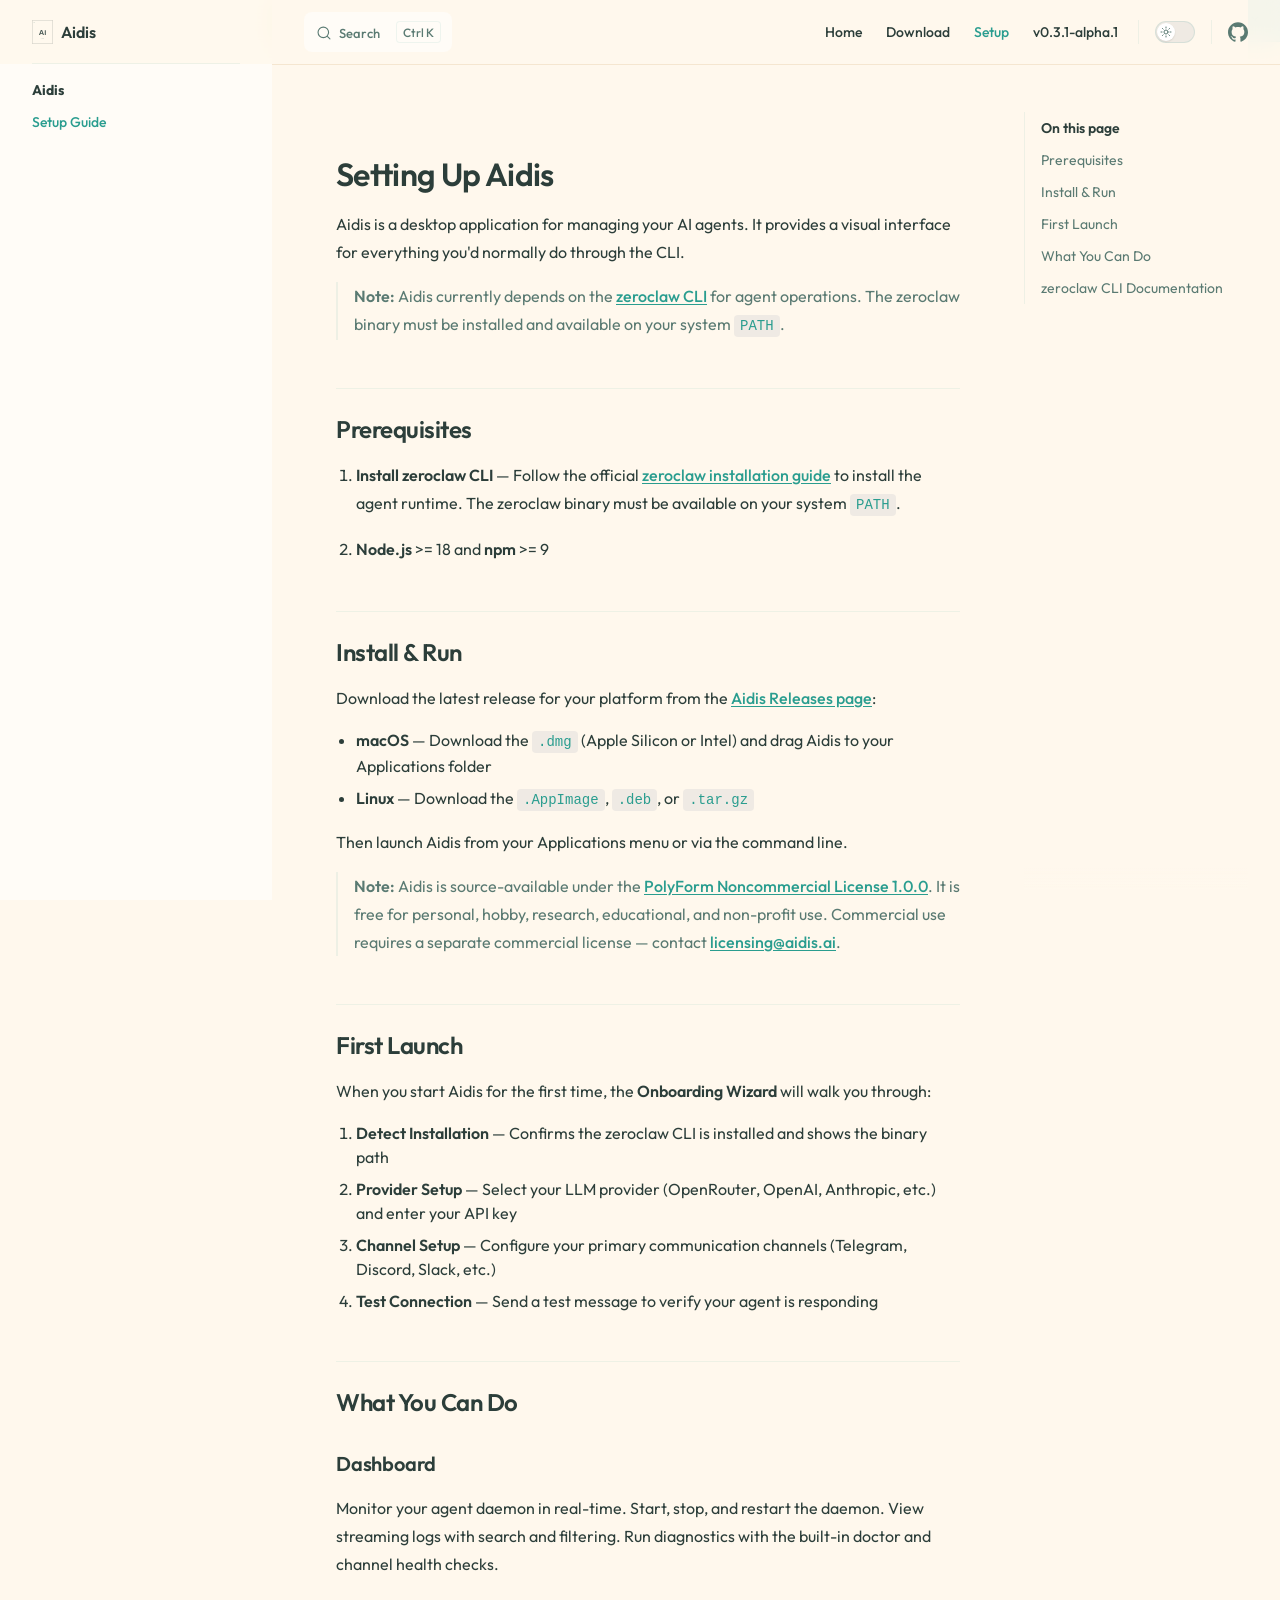
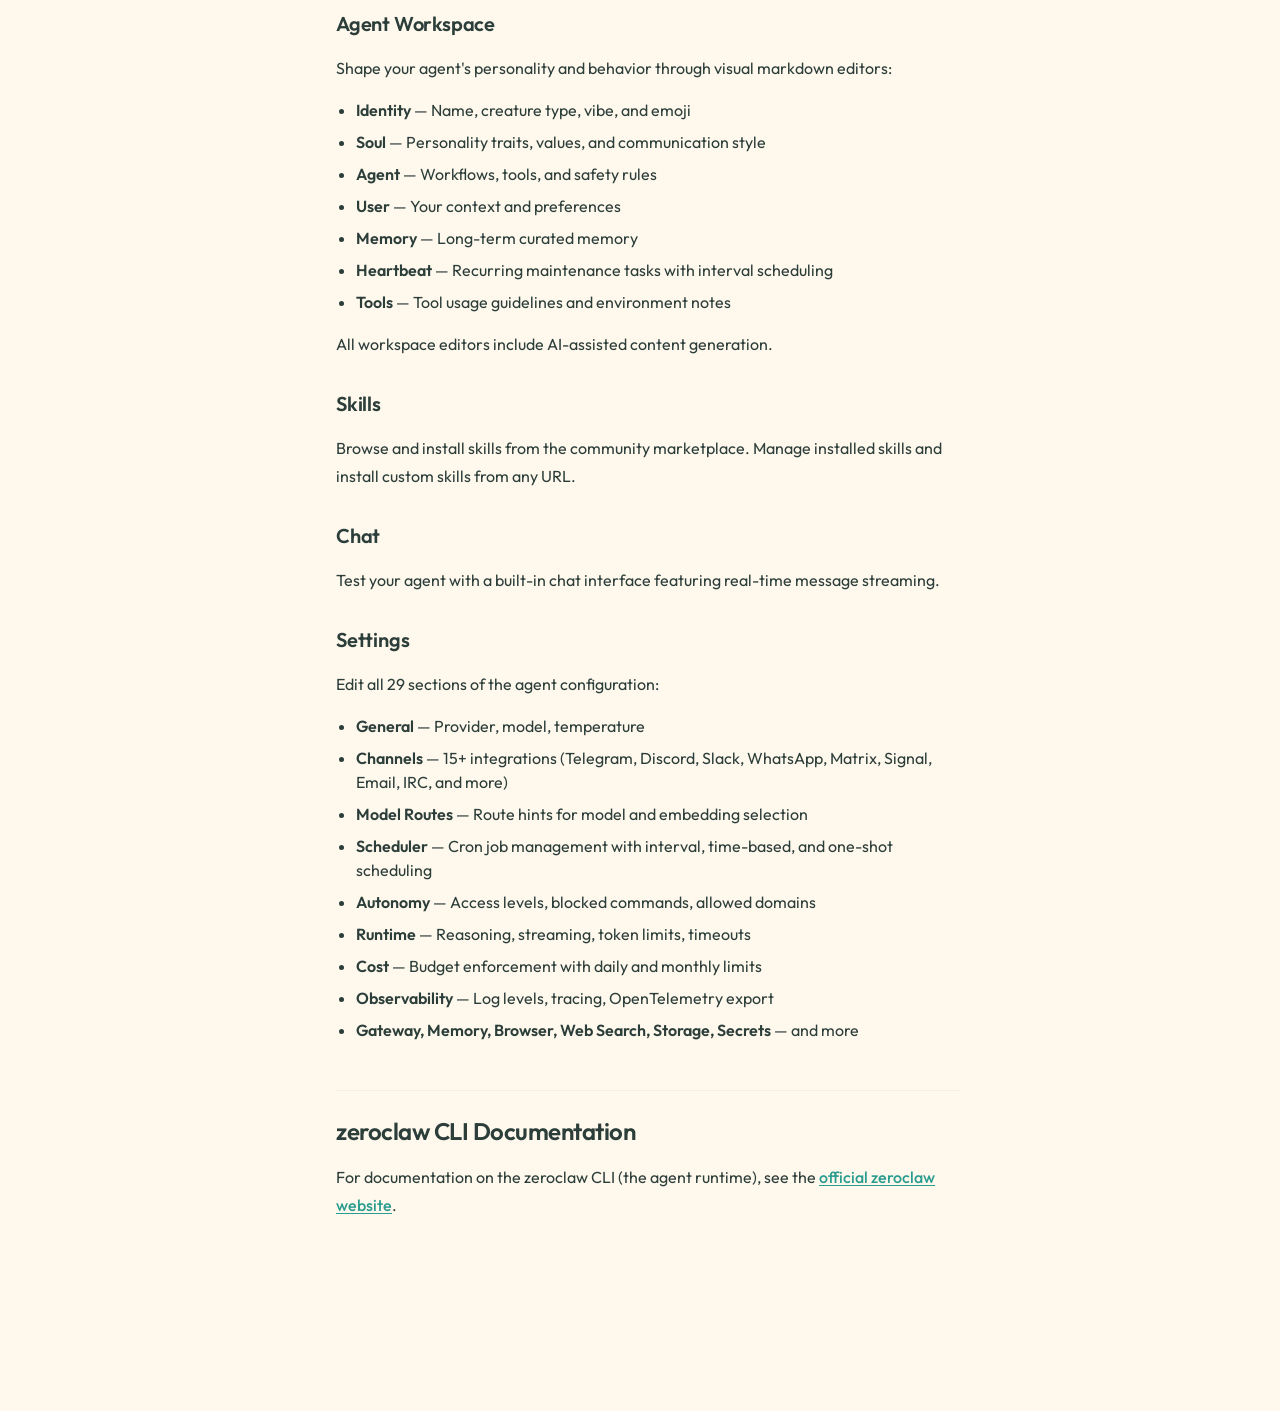
==== commit 99031fe4: "Update license footer, GitHub link, and setup page" ====
--- a/setup/index.html
+++ b/setup/index.html
@@ -9,11 +9,11 @@
     <link rel="preload stylesheet" href="/assets/style.gT86ceZ2.css" as="style">
     <link rel="preload stylesheet" href="/vp-icons.css" as="style">
     
-    <script type="module" src="/assets/app.BCLENxrx.js"></script>
+    <script type="module" src="/assets/app.DeAVZ_CN.js"></script>
     <link rel="preload" href="/assets/inter-roman-latin.Di8DUHzh.woff2" as="font" type="font/woff2" crossorigin="">
-    <link rel="modulepreload" href="/assets/chunks/theme.Cr4W0DH7.js">
+    <link rel="modulepreload" href="/assets/chunks/theme.CalRW6EU.js">
     <link rel="modulepreload" href="/assets/chunks/framework.ePeAWSvT.js">
-    <link rel="modulepreload" href="/assets/setup_index.md.8btZEzQ-.lean.js">
+    <link rel="modulepreload" href="/assets/setup_index.md.BEnUGUB7.lean.js">
     <link rel="icon" type="image/png" href="/aidis-logo.png">
     <script async src="https://www.googletagmanager.com/gtag/js?id=G-28WBVK7QYB"></script>
     <script>window.dataLayer=window.dataLayer||[];function gtag(){dataLayer.push(arguments)}gtag("js",new Date),gtag("config","G-28WBVK7QYB");</script>
@@ -21,16 +21,8 @@
     <script id="check-mac-os">document.documentElement.classList.toggle("mac",/Mac|iPhone|iPod|iPad/i.test(navigator.platform));</script>
   </head>
   <body>
-    <div id="app"><div class="Layout" data-v-5d98c3a5><!--[--><!----><!--]--><!--[--><span tabindex="-1" data-v-0b0ada53></span><a href="#VPContent" class="VPSkipLink visually-hidden" data-v-0b0ada53>Skip to content</a><!--]--><!----><header class="VPNav" data-v-5d98c3a5 data-v-ae24b3ad><div class="VPNavBar" data-v-ae24b3ad data-v-6aa21345><div class="wrapper" data-v-6aa21345><div class="container" data-v-6aa21345><div class="title" data-v-6aa21345><div class="VPNavBarTitle has-sidebar" data-v-6aa21345 data-v-1168a8e4><a class="title" href="/" data-v-1168a8e4><!--[--><!--]--><!--[--><!--[--><!--[--><img class="VPImage dark logo" src="/aidis-logo-dark.svg" alt data-v-8426fc1a><!--]--><!--[--><img class="VPImage light logo" src="/aidis-logo.svg" alt data-v-8426fc1a><!--]--><!--]--><!--]--><span data-v-1168a8e4>Aidis</span><!--[--><!--]--></a></div></div><div class="content" data-v-6aa21345><div class="content-body" data-v-6aa21345><!--[--><!--]--><div class="VPNavBarSearch search" data-v-6aa21345><!--[--><!----><div id="local-search"><button type="button" class="DocSearch DocSearch-Button" aria-label="Search"><span class="DocSearch-Button-Container"><span class="vp-icon DocSearch-Search-Icon"></span><span class="DocSearch-Button-Placeholder">Search</span></span><span class="DocSearch-Button-Keys"><kbd class="DocSearch-Button-Key"></kbd><kbd class="DocSearch-Button-Key">K</kbd></span></button></div><!--]--></div><nav aria-labelledby="main-nav-aria-label" class="VPNavBarMenu menu" data-v-6aa21345 data-v-dc692963><span id="main-nav-aria-label" class="visually-hidden" data-v-dc692963> Main Navigation </span><!--[--><!--[--><a class="VPLink link VPNavBarMenuLink" href="/" tabindex="0" data-v-dc692963 data-v-e56f3d57><!--[--><span data-v-e56f3d57>Home</span><!--]--></a><!--]--><!--[--><a class="VPLink link VPNavBarMenuLink" href="/download.html" tabindex="0" data-v-dc692963 data-v-e56f3d57><!--[--><span data-v-e56f3d57>Download</span><!--]--></a><!--]--><!--[--><a class="VPLink link VPNavBarMenuLink active" href="/setup/" tabindex="0" data-v-dc692963 data-v-e56f3d57><!--[--><span data-v-e56f3d57>Setup</span><!--]--></a><!--]--><!--[--><a class="VPLink link VPNavBarMenuLink" href="/changelog.html" tabindex="0" data-v-dc692963 data-v-e56f3d57><!--[--><span data-v-e56f3d57>v0.3.1-alpha.1</span><!--]--></a><!--]--><!--]--></nav><!----><div class="VPNavBarAppearance appearance" data-v-6aa21345 data-v-6c893767><button class="VPSwitch VPSwitchAppearance" type="button" role="switch" title aria-checked="false" data-v-6c893767 data-v-5337faa4 data-v-1d5665e3><span class="check" data-v-1d5665e3><span class="icon" data-v-1d5665e3><!--[--><span class="vpi-sun sun" data-v-5337faa4></span><span class="vpi-moon moon" data-v-5337faa4></span><!--]--></span></span></button></div><div class="VPSocialLinks VPNavBarSocialLinks social-links" data-v-6aa21345 data-v-0394ad82 data-v-7bc22406><!--[--><a class="VPSocialLink no-icon" href="https://github.com/nicholasbester/aidis" aria-label="github" target="_blank" rel="noopener" data-v-7bc22406 data-v-bd121fe5><span class="vpi-social-github"></span></a><!--]--></div><div class="VPFlyout VPNavBarExtra extra" data-v-6aa21345 data-v-bb2aa2f0 data-v-cf11d7a2><button type="button" class="button" aria-haspopup="true" aria-expanded="false" aria-label="extra navigation" data-v-cf11d7a2><span class="vpi-more-horizontal icon" data-v-cf11d7a2></span></button><div class="menu" data-v-cf11d7a2><div class="VPMenu" data-v-cf11d7a2 data-v-b98bc113><!----><!--[--><!--[--><!----><div class="group" data-v-bb2aa2f0><div class="item appearance" data-v-bb2aa2f0><p class="label" data-v-bb2aa2f0>Appearance</p><div class="appearance-action" data-v-bb2aa2f0><button class="VPSwitch VPSwitchAppearance" type="button" role="switch" title aria-checked="false" data-v-bb2aa2f0 data-v-5337faa4 data-v-1d5665e3><span class="check" data-v-1d5665e3><span class="icon" data-v-1d5665e3><!--[--><span class="vpi-sun sun" data-v-5337faa4></span><span class="vpi-moon moon" data-v-5337faa4></span><!--]--></span></span></button></div></div></div><div class="group" data-v-bb2aa2f0><div class="item social-links" data-v-bb2aa2f0><div class="VPSocialLinks social-links-list" data-v-bb2aa2f0 data-v-7bc22406><!--[--><a class="VPSocialLink no-icon" href="https://github.com/nicholasbester/aidis" aria-label="github" target="_blank" rel="noopener" data-v-7bc22406 data-v-bd121fe5><span class="vpi-social-github"></span></a><!--]--></div></div></div><!--]--><!--]--></div></div></div><!--[--><!--]--><button type="button" class="VPNavBarHamburger hamburger" aria-label="mobile navigation" aria-expanded="false" aria-controls="VPNavScreen" data-v-6aa21345 data-v-e5dd9c1c><span class="container" data-v-e5dd9c1c><span class="top" data-v-e5dd9c1c></span><span class="middle" data-v-e5dd9c1c></span><span class="bottom" data-v-e5dd9c1c></span></span></button></div></div></div></div><div class="divider" data-v-6aa21345><div class="divider-line" data-v-6aa21345></div></div></div><!----></header><div class="VPLocalNav has-sidebar empty" data-v-5d98c3a5 data-v-a6f0e41e><div class="container" data-v-a6f0e41e><button class="menu" aria-expanded="false" aria-controls="VPSidebarNav" data-v-a6f0e41e><span class="vpi-align-left menu-icon" data-v-a6f0e41e></span><span class="menu-text" data-v-a6f0e41e>Menu</span></button><div class="VPLocalNavOutlineDropdown" style="--vp-vh:0px;" data-v-a6f0e41e data-v-8a42e2b4><button data-v-8a42e2b4>Return to top</button><!----></div></div></div><aside class="VPSidebar" data-v-5d98c3a5 data-v-319d5ca6><div class="curtain" data-v-319d5ca6></div><nav class="nav" id="VPSidebarNav" aria-labelledby="sidebar-aria-label" tabindex="-1" data-v-319d5ca6><span class="visually-hidden" id="sidebar-aria-label" data-v-319d5ca6> Sidebar Navigation </span><!--[--><!--]--><!--[--><div class="no-transition group" data-v-c40bc020><section class="VPSidebarItem level-0 has-active" data-v-c40bc020 data-v-b3fd67f8><div class="item" role="button" tabindex="0" data-v-b3fd67f8><div class="indicator" data-v-b3fd67f8></div><h2 class="text" data-v-b3fd67f8>Aidis</h2><!----></div><div class="items" data-v-b3fd67f8><!--[--><div class="VPSidebarItem level-1 is-link" data-v-b3fd67f8 data-v-b3fd67f8><div class="item" data-v-b3fd67f8><div class="indicator" data-v-b3fd67f8></div><a class="VPLink link link" href="/setup/" data-v-b3fd67f8><!--[--><p class="text" data-v-b3fd67f8>Setup Guide</p><!--]--></a><!----></div><!----></div><!--]--></div></section></div><!--]--><!--[--><!--]--></nav></aside><div class="VPContent has-sidebar" id="VPContent" data-v-5d98c3a5 data-v-1428d186><div class="VPDoc has-sidebar has-aside" data-v-1428d186 data-v-39a288b8><!--[--><!--]--><div class="container" data-v-39a288b8><div class="aside" data-v-39a288b8><div class="aside-curtain" data-v-39a288b8></div><div class="aside-container" data-v-39a288b8><div class="aside-content" data-v-39a288b8><div class="VPDocAside" data-v-39a288b8 data-v-3f215769><!--[--><!--]--><!--[--><!--]--><nav aria-labelledby="doc-outline-aria-label" class="VPDocAsideOutline" data-v-3f215769 data-v-a5bbad30><div class="content" data-v-a5bbad30><div class="outline-marker" data-v-a5bbad30></div><div aria-level="2" class="outline-title" id="doc-outline-aria-label" role="heading" data-v-a5bbad30>On this page</div><ul class="VPDocOutlineItem root" data-v-a5bbad30 data-v-b933a997><!--[--><!--]--></ul></div></nav><!--[--><!--]--><div class="spacer" data-v-3f215769></div><!--[--><!--]--><!----><!--[--><!--]--><!--[--><!--]--></div></div></div></div><div class="content" data-v-39a288b8><div class="content-container" data-v-39a288b8><!--[--><!--]--><main class="main" data-v-39a288b8><div style="position:relative;" class="vp-doc _setup_" data-v-39a288b8><div><h1 id="setting-up-aidis" tabindex="-1">Setting Up Aidis <a class="header-anchor" href="#setting-up-aidis" aria-label="Permalink to &quot;Setting Up Aidis&quot;">​</a></h1><p>Aidis is a desktop application for managing your AI agents. It provides a visual interface for everything you&#39;d normally do through the CLI.</p><blockquote><p><strong>Note:</strong> Aidis currently depends on the <a href="https://zeroclaw.org" target="_blank" rel="noreferrer">zeroclaw CLI</a> for agent operations. The zeroclaw binary must be installed and available on your system <code>PATH</code>.</p></blockquote><h2 id="prerequisites" tabindex="-1">Prerequisites <a class="header-anchor" href="#prerequisites" aria-label="Permalink to &quot;Prerequisites&quot;">​</a></h2><ol><li><p><strong>Install zeroclaw CLI</strong> — Follow the official <a href="https://zeroclaw.org/docs/getting-started/" target="_blank" rel="noreferrer">zeroclaw installation guide</a> to install the agent runtime. The zeroclaw binary must be available on your system <code>PATH</code>.</p></li><li><p><strong>Node.js</strong> &gt;= 18 and <strong>npm</strong> &gt;= 9</p></li></ol><h2 id="install-run" tabindex="-1">Install &amp; Run <a class="header-anchor" href="#install-run" aria-label="Permalink to &quot;Install &amp; Run&quot;">​</a></h2><div class="language-bash vp-adaptive-theme"><button title="Copy Code" class="copy"></button><span class="lang">bash</span><pre class="shiki shiki-themes github-light github-dark vp-code" tabindex="0"><code><span class="line"><span style="--shiki-light:#6A737D;--shiki-dark:#6A737D;"># Clone the repository</span></span>
-<span class="line"><span style="--shiki-light:#6F42C1;--shiki-dark:#B392F0;">git</span><span style="--shiki-light:#032F62;--shiki-dark:#9ECBFF;"> clone</span><span style="--shiki-light:#032F62;--shiki-dark:#9ECBFF;"> https://github.com/nicholasbester/aidis.git</span></span>
-<span class="line"><span style="--shiki-light:#005CC5;--shiki-dark:#79B8FF;">cd</span><span style="--shiki-light:#032F62;--shiki-dark:#9ECBFF;"> zeroclaw-ui</span></span>
-<span class="line"></span>
-<span class="line"><span style="--shiki-light:#6A737D;--shiki-dark:#6A737D;"># Install dependencies</span></span>
-<span class="line"><span style="--shiki-light:#6F42C1;--shiki-dark:#B392F0;">npm</span><span style="--shiki-light:#032F62;--shiki-dark:#9ECBFF;"> install</span></span>
-<span class="line"></span>
-<span class="line"><span style="--shiki-light:#6A737D;--shiki-dark:#6A737D;"># Build and run the app</span></span>
-<span class="line"><span style="--shiki-light:#6F42C1;--shiki-dark:#B392F0;">npm</span><span style="--shiki-light:#032F62;--shiki-dark:#9ECBFF;"> run</span><span style="--shiki-light:#032F62;--shiki-dark:#9ECBFF;"> build</span><span style="--shiki-light:#24292E;--shiki-dark:#E1E4E8;"> &amp;&amp; </span><span style="--shiki-light:#6F42C1;--shiki-dark:#B392F0;">npm</span><span style="--shiki-light:#032F62;--shiki-dark:#9ECBFF;"> run</span><span style="--shiki-light:#032F62;--shiki-dark:#9ECBFF;"> preview</span></span></code></pre></div><h3 id="development-mode" tabindex="-1">Development Mode <a class="header-anchor" href="#development-mode" aria-label="Permalink to &quot;Development Mode&quot;">​</a></h3><p>If you want to run with hot-reload for development:</p><div class="language-bash vp-adaptive-theme"><button title="Copy Code" class="copy"></button><span class="lang">bash</span><pre class="shiki shiki-themes github-light github-dark vp-code" tabindex="0"><code><span class="line"><span style="--shiki-light:#6F42C1;--shiki-dark:#B392F0;">npm</span><span style="--shiki-light:#032F62;--shiki-dark:#9ECBFF;"> run</span><span style="--shiki-light:#032F62;--shiki-dark:#9ECBFF;"> dev</span></span></code></pre></div><h2 id="first-launch" tabindex="-1">First Launch <a class="header-anchor" href="#first-launch" aria-label="Permalink to &quot;First Launch&quot;">​</a></h2><p>When you start Aidis for the first time, the <strong>Onboarding Wizard</strong> will walk you through:</p><ol><li><strong>Detect Installation</strong> — Confirms the zeroclaw CLI is installed and shows the binary path</li><li><strong>Provider Setup</strong> — Select your LLM provider (OpenRouter, OpenAI, Anthropic, etc.) and enter your API key</li><li><strong>Channel Setup</strong> — Configure your primary communication channels (Telegram, Discord, Slack, etc.)</li><li><strong>Test Connection</strong> — Send a test message to verify your agent is responding</li></ol><h2 id="what-you-can-do" tabindex="-1">What You Can Do <a class="header-anchor" href="#what-you-can-do" aria-label="Permalink to &quot;What You Can Do&quot;">​</a></h2><h3 id="dashboard" tabindex="-1">Dashboard <a class="header-anchor" href="#dashboard" aria-label="Permalink to &quot;Dashboard&quot;">​</a></h3><p>Monitor your agent daemon in real-time. Start, stop, and restart the daemon. View streaming logs with search and filtering. Run diagnostics with the built-in doctor and channel health checks.</p><h3 id="agent-workspace" tabindex="-1">Agent Workspace <a class="header-anchor" href="#agent-workspace" aria-label="Permalink to &quot;Agent Workspace&quot;">​</a></h3><p>Shape your agent&#39;s personality and behavior through visual markdown editors:</p><ul><li><strong>Identity</strong> — Name, creature type, vibe, and emoji</li><li><strong>Soul</strong> — Personality traits, values, and communication style</li><li><strong>Agent</strong> — Workflows, tools, and safety rules</li><li><strong>User</strong> — Your context and preferences</li><li><strong>Memory</strong> — Long-term curated memory</li><li><strong>Heartbeat</strong> — Recurring maintenance tasks with interval scheduling</li><li><strong>Tools</strong> — Tool usage guidelines and environment notes</li></ul><p>All workspace editors include AI-assisted content generation.</p><h3 id="skills" tabindex="-1">Skills <a class="header-anchor" href="#skills" aria-label="Permalink to &quot;Skills&quot;">​</a></h3><p>Browse and install skills from the community marketplace. Manage installed skills and install custom skills from any URL.</p><h3 id="chat" tabindex="-1">Chat <a class="header-anchor" href="#chat" aria-label="Permalink to &quot;Chat&quot;">​</a></h3><p>Test your agent with a built-in chat interface featuring real-time message streaming.</p><h3 id="settings" tabindex="-1">Settings <a class="header-anchor" href="#settings" aria-label="Permalink to &quot;Settings&quot;">​</a></h3><p>Edit all 29 sections of the agent configuration:</p><ul><li><strong>General</strong> — Provider, model, temperature</li><li><strong>Channels</strong> — 15+ integrations (Telegram, Discord, Slack, WhatsApp, Matrix, Signal, Email, IRC, and more)</li><li><strong>Model Routes</strong> — Route hints for model and embedding selection</li><li><strong>Scheduler</strong> — Cron job management with interval, time-based, and one-shot scheduling</li><li><strong>Autonomy</strong> — Access levels, blocked commands, allowed domains</li><li><strong>Runtime</strong> — Reasoning, streaming, token limits, timeouts</li><li><strong>Cost</strong> — Budget enforcement with daily and monthly limits</li><li><strong>Observability</strong> — Log levels, tracing, OpenTelemetry export</li><li><strong>Gateway, Memory, Browser, Web Search, Storage, Secrets</strong> — and more</li></ul><h2 id="zeroclaw-cli-documentation" tabindex="-1">zeroclaw CLI Documentation <a class="header-anchor" href="#zeroclaw-cli-documentation" aria-label="Permalink to &quot;zeroclaw CLI Documentation&quot;">​</a></h2><p>For documentation on the zeroclaw CLI (the agent runtime), see the <a href="https://zeroclaw.org" target="_blank" rel="noreferrer">official zeroclaw website</a>.</p></div></div></main><footer class="VPDocFooter" data-v-39a288b8 data-v-e257564d><!--[--><!--]--><!----><!----></footer><!--[--><!--]--></div></div></div><!--[--><!--]--></div></div><footer class="VPFooter has-sidebar" data-v-5d98c3a5 data-v-e315a0ad><div class="container" data-v-e315a0ad><p class="message" data-v-e315a0ad>Released under the Business Source License 1.1.</p><p class="copyright" data-v-e315a0ad>Copyright © 2026 Aidis</p></div></footer><!--[--><!--]--></div></div>
-    <script>window.__VP_HASH_MAP__=JSON.parse("{\"changelog.md\":\"BxRzAFsQ\",\"download.md\":\"BfrzyPFp\",\"index.md\":\"BH07lZex\",\"setup_index.md\":\"8btZEzQ-\"}");window.__VP_SITE_DATA__=JSON.parse("{\"lang\":\"en-US\",\"dir\":\"ltr\",\"title\":\"Aidis\",\"description\":\"A desktop AI agent management platform\",\"base\":\"/\",\"head\":[],\"router\":{\"prefetchLinks\":true},\"appearance\":true,\"themeConfig\":{\"logo\":{\"light\":\"/aidis-logo.svg\",\"dark\":\"/aidis-logo-dark.svg\"},\"nav\":[{\"text\":\"Home\",\"link\":\"/\"},{\"text\":\"Download\",\"link\":\"/download\"},{\"text\":\"Setup\",\"link\":\"/setup/\"},{\"text\":\"v0.3.1-alpha.1\",\"link\":\"/changelog\"}],\"sidebar\":{\"/setup/\":[{\"text\":\"Aidis\",\"items\":[{\"text\":\"Setup Guide\",\"link\":\"/setup/\"}]}]},\"socialLinks\":[{\"icon\":\"github\",\"link\":\"https://github.com/nicholasbester/aidis\"}],\"search\":{\"provider\":\"local\"},\"footer\":{\"message\":\"Released under the Business Source License 1.1.\",\"copyright\":\"Copyright © 2026 Aidis\"}},\"locales\":{},\"scrollOffset\":134,\"cleanUrls\":false}");</script>
+    <div id="app"><div class="Layout" data-v-5d98c3a5><!--[--><!----><!--]--><!--[--><span tabindex="-1" data-v-0b0ada53></span><a href="#VPContent" class="VPSkipLink visually-hidden" data-v-0b0ada53>Skip to content</a><!--]--><!----><header class="VPNav" data-v-5d98c3a5 data-v-ae24b3ad><div class="VPNavBar" data-v-ae24b3ad data-v-6aa21345><div class="wrapper" data-v-6aa21345><div class="container" data-v-6aa21345><div class="title" data-v-6aa21345><div class="VPNavBarTitle has-sidebar" data-v-6aa21345 data-v-1168a8e4><a class="title" href="/" data-v-1168a8e4><!--[--><!--]--><!--[--><!--[--><!--[--><img class="VPImage dark logo" src="/aidis-logo-dark.svg" alt data-v-8426fc1a><!--]--><!--[--><img class="VPImage light logo" src="/aidis-logo.svg" alt data-v-8426fc1a><!--]--><!--]--><!--]--><span data-v-1168a8e4>Aidis</span><!--[--><!--]--></a></div></div><div class="content" data-v-6aa21345><div class="content-body" data-v-6aa21345><!--[--><!--]--><div class="VPNavBarSearch search" data-v-6aa21345><!--[--><!----><div id="local-search"><button type="button" class="DocSearch DocSearch-Button" aria-label="Search"><span class="DocSearch-Button-Container"><span class="vp-icon DocSearch-Search-Icon"></span><span class="DocSearch-Button-Placeholder">Search</span></span><span class="DocSearch-Button-Keys"><kbd class="DocSearch-Button-Key"></kbd><kbd class="DocSearch-Button-Key">K</kbd></span></button></div><!--]--></div><nav aria-labelledby="main-nav-aria-label" class="VPNavBarMenu menu" data-v-6aa21345 data-v-dc692963><span id="main-nav-aria-label" class="visually-hidden" data-v-dc692963> Main Navigation </span><!--[--><!--[--><a class="VPLink link VPNavBarMenuLink" href="/" tabindex="0" data-v-dc692963 data-v-e56f3d57><!--[--><span data-v-e56f3d57>Home</span><!--]--></a><!--]--><!--[--><a class="VPLink link VPNavBarMenuLink" href="/download.html" tabindex="0" data-v-dc692963 data-v-e56f3d57><!--[--><span data-v-e56f3d57>Download</span><!--]--></a><!--]--><!--[--><a class="VPLink link VPNavBarMenuLink active" href="/setup/" tabindex="0" data-v-dc692963 data-v-e56f3d57><!--[--><span data-v-e56f3d57>Setup</span><!--]--></a><!--]--><!--[--><a class="VPLink link VPNavBarMenuLink" href="/changelog.html" tabindex="0" data-v-dc692963 data-v-e56f3d57><!--[--><span data-v-e56f3d57>v0.3.1-alpha.1</span><!--]--></a><!--]--><!--]--></nav><!----><div class="VPNavBarAppearance appearance" data-v-6aa21345 data-v-6c893767><button class="VPSwitch VPSwitchAppearance" type="button" role="switch" title aria-checked="false" data-v-6c893767 data-v-5337faa4 data-v-1d5665e3><span class="check" data-v-1d5665e3><span class="icon" data-v-1d5665e3><!--[--><span class="vpi-sun sun" data-v-5337faa4></span><span class="vpi-moon moon" data-v-5337faa4></span><!--]--></span></span></button></div><div class="VPSocialLinks VPNavBarSocialLinks social-links" data-v-6aa21345 data-v-0394ad82 data-v-7bc22406><!--[--><a class="VPSocialLink no-icon" href="https://github.com/nicholasbester/aidis-releases" aria-label="github" target="_blank" rel="noopener" data-v-7bc22406 data-v-bd121fe5><span class="vpi-social-github"></span></a><!--]--></div><div class="VPFlyout VPNavBarExtra extra" data-v-6aa21345 data-v-bb2aa2f0 data-v-cf11d7a2><button type="button" class="button" aria-haspopup="true" aria-expanded="false" aria-label="extra navigation" data-v-cf11d7a2><span class="vpi-more-horizontal icon" data-v-cf11d7a2></span></button><div class="menu" data-v-cf11d7a2><div class="VPMenu" data-v-cf11d7a2 data-v-b98bc113><!----><!--[--><!--[--><!----><div class="group" data-v-bb2aa2f0><div class="item appearance" data-v-bb2aa2f0><p class="label" data-v-bb2aa2f0>Appearance</p><div class="appearance-action" data-v-bb2aa2f0><button class="VPSwitch VPSwitchAppearance" type="button" role="switch" title aria-checked="false" data-v-bb2aa2f0 data-v-5337faa4 data-v-1d5665e3><span class="check" data-v-1d5665e3><span class="icon" data-v-1d5665e3><!--[--><span class="vpi-sun sun" data-v-5337faa4></span><span class="vpi-moon moon" data-v-5337faa4></span><!--]--></span></span></button></div></div></div><div class="group" data-v-bb2aa2f0><div class="item social-links" data-v-bb2aa2f0><div class="VPSocialLinks social-links-list" data-v-bb2aa2f0 data-v-7bc22406><!--[--><a class="VPSocialLink no-icon" href="https://github.com/nicholasbester/aidis-releases" aria-label="github" target="_blank" rel="noopener" data-v-7bc22406 data-v-bd121fe5><span class="vpi-social-github"></span></a><!--]--></div></div></div><!--]--><!--]--></div></div></div><!--[--><!--]--><button type="button" class="VPNavBarHamburger hamburger" aria-label="mobile navigation" aria-expanded="false" aria-controls="VPNavScreen" data-v-6aa21345 data-v-e5dd9c1c><span class="container" data-v-e5dd9c1c><span class="top" data-v-e5dd9c1c></span><span class="middle" data-v-e5dd9c1c></span><span class="bottom" data-v-e5dd9c1c></span></span></button></div></div></div></div><div class="divider" data-v-6aa21345><div class="divider-line" data-v-6aa21345></div></div></div><!----></header><div class="VPLocalNav has-sidebar empty" data-v-5d98c3a5 data-v-a6f0e41e><div class="container" data-v-a6f0e41e><button class="menu" aria-expanded="false" aria-controls="VPSidebarNav" data-v-a6f0e41e><span class="vpi-align-left menu-icon" data-v-a6f0e41e></span><span class="menu-text" data-v-a6f0e41e>Menu</span></button><div class="VPLocalNavOutlineDropdown" style="--vp-vh:0px;" data-v-a6f0e41e data-v-8a42e2b4><button data-v-8a42e2b4>Return to top</button><!----></div></div></div><aside class="VPSidebar" data-v-5d98c3a5 data-v-319d5ca6><div class="curtain" data-v-319d5ca6></div><nav class="nav" id="VPSidebarNav" aria-labelledby="sidebar-aria-label" tabindex="-1" data-v-319d5ca6><span class="visually-hidden" id="sidebar-aria-label" data-v-319d5ca6> Sidebar Navigation </span><!--[--><!--]--><!--[--><div class="no-transition group" data-v-c40bc020><section class="VPSidebarItem level-0 has-active" data-v-c40bc020 data-v-b3fd67f8><div class="item" role="button" tabindex="0" data-v-b3fd67f8><div class="indicator" data-v-b3fd67f8></div><h2 class="text" data-v-b3fd67f8>Aidis</h2><!----></div><div class="items" data-v-b3fd67f8><!--[--><div class="VPSidebarItem level-1 is-link" data-v-b3fd67f8 data-v-b3fd67f8><div class="item" data-v-b3fd67f8><div class="indicator" data-v-b3fd67f8></div><a class="VPLink link link" href="/setup/" data-v-b3fd67f8><!--[--><p class="text" data-v-b3fd67f8>Setup Guide</p><!--]--></a><!----></div><!----></div><!--]--></div></section></div><!--]--><!--[--><!--]--></nav></aside><div class="VPContent has-sidebar" id="VPContent" data-v-5d98c3a5 data-v-1428d186><div class="VPDoc has-sidebar has-aside" data-v-1428d186 data-v-39a288b8><!--[--><!--]--><div class="container" data-v-39a288b8><div class="aside" data-v-39a288b8><div class="aside-curtain" data-v-39a288b8></div><div class="aside-container" data-v-39a288b8><div class="aside-content" data-v-39a288b8><div class="VPDocAside" data-v-39a288b8 data-v-3f215769><!--[--><!--]--><!--[--><!--]--><nav aria-labelledby="doc-outline-aria-label" class="VPDocAsideOutline" data-v-3f215769 data-v-a5bbad30><div class="content" data-v-a5bbad30><div class="outline-marker" data-v-a5bbad30></div><div aria-level="2" class="outline-title" id="doc-outline-aria-label" role="heading" data-v-a5bbad30>On this page</div><ul class="VPDocOutlineItem root" data-v-a5bbad30 data-v-b933a997><!--[--><!--]--></ul></div></nav><!--[--><!--]--><div class="spacer" data-v-3f215769></div><!--[--><!--]--><!----><!--[--><!--]--><!--[--><!--]--></div></div></div></div><div class="content" data-v-39a288b8><div class="content-container" data-v-39a288b8><!--[--><!--]--><main class="main" data-v-39a288b8><div style="position:relative;" class="vp-doc _setup_" data-v-39a288b8><div><h1 id="setting-up-aidis" tabindex="-1">Setting Up Aidis <a class="header-anchor" href="#setting-up-aidis" aria-label="Permalink to &quot;Setting Up Aidis&quot;">​</a></h1><p>Aidis is a desktop application for managing your AI agents. It provides a visual interface for everything you&#39;d normally do through the CLI.</p><blockquote><p><strong>Note:</strong> Aidis currently depends on the <a href="https://zeroclaw.org" target="_blank" rel="noreferrer">zeroclaw CLI</a> for agent operations. The zeroclaw binary must be installed and available on your system <code>PATH</code>.</p></blockquote><h2 id="prerequisites" tabindex="-1">Prerequisites <a class="header-anchor" href="#prerequisites" aria-label="Permalink to &quot;Prerequisites&quot;">​</a></h2><ol><li><p><strong>Install zeroclaw CLI</strong> — Follow the official <a href="https://zeroclaw.org/docs/getting-started/" target="_blank" rel="noreferrer">zeroclaw installation guide</a> to install the agent runtime. The zeroclaw binary must be available on your system <code>PATH</code>.</p></li><li><p><strong>Node.js</strong> &gt;= 18 and <strong>npm</strong> &gt;= 9</p></li></ol><h2 id="install-run" tabindex="-1">Install &amp; Run <a class="header-anchor" href="#install-run" aria-label="Permalink to &quot;Install &amp; Run&quot;">​</a></h2><p>Download the latest release for your platform from the <a href="https://github.com/nicholasbester/aidis-releases/releases/latest" target="_blank" rel="noreferrer">Aidis Releases page</a>:</p><ul><li><strong>macOS</strong> — Download the <code>.dmg</code> (Apple Silicon or Intel) and drag Aidis to your Applications folder</li><li><strong>Linux</strong> — Download the <code>.AppImage</code>, <code>.deb</code>, or <code>.tar.gz</code></li></ul><p>Then launch Aidis from your Applications menu or via the command line.</p><blockquote><p><strong>Note:</strong> Aidis is source-available under the <a href="https://github.com/nicholasbester/aidis-releases/blob/main/LICENSE" target="_blank" rel="noreferrer">PolyForm Noncommercial License 1.0.0</a>. It is free for personal, hobby, research, educational, and non-profit use. Commercial use requires a separate commercial license — contact <a href="mailto:licensing@aidis.ai" target="_blank" rel="noreferrer">licensing@aidis.ai</a>.</p></blockquote><h2 id="first-launch" tabindex="-1">First Launch <a class="header-anchor" href="#first-launch" aria-label="Permalink to &quot;First Launch&quot;">​</a></h2><p>When you start Aidis for the first time, the <strong>Onboarding Wizard</strong> will walk you through:</p><ol><li><strong>Detect Installation</strong> — Confirms the zeroclaw CLI is installed and shows the binary path</li><li><strong>Provider Setup</strong> — Select your LLM provider (OpenRouter, OpenAI, Anthropic, etc.) and enter your API key</li><li><strong>Channel Setup</strong> — Configure your primary communication channels (Telegram, Discord, Slack, etc.)</li><li><strong>Test Connection</strong> — Send a test message to verify your agent is responding</li></ol><h2 id="what-you-can-do" tabindex="-1">What You Can Do <a class="header-anchor" href="#what-you-can-do" aria-label="Permalink to &quot;What You Can Do&quot;">​</a></h2><h3 id="dashboard" tabindex="-1">Dashboard <a class="header-anchor" href="#dashboard" aria-label="Permalink to &quot;Dashboard&quot;">​</a></h3><p>Monitor your agent daemon in real-time. Start, stop, and restart the daemon. View streaming logs with search and filtering. Run diagnostics with the built-in doctor and channel health checks.</p><h3 id="agent-workspace" tabindex="-1">Agent Workspace <a class="header-anchor" href="#agent-workspace" aria-label="Permalink to &quot;Agent Workspace&quot;">​</a></h3><p>Shape your agent&#39;s personality and behavior through visual markdown editors:</p><ul><li><strong>Identity</strong> — Name, creature type, vibe, and emoji</li><li><strong>Soul</strong> — Personality traits, values, and communication style</li><li><strong>Agent</strong> — Workflows, tools, and safety rules</li><li><strong>User</strong> — Your context and preferences</li><li><strong>Memory</strong> — Long-term curated memory</li><li><strong>Heartbeat</strong> — Recurring maintenance tasks with interval scheduling</li><li><strong>Tools</strong> — Tool usage guidelines and environment notes</li></ul><p>All workspace editors include AI-assisted content generation.</p><h3 id="skills" tabindex="-1">Skills <a class="header-anchor" href="#skills" aria-label="Permalink to &quot;Skills&quot;">​</a></h3><p>Browse and install skills from the community marketplace. Manage installed skills and install custom skills from any URL.</p><h3 id="chat" tabindex="-1">Chat <a class="header-anchor" href="#chat" aria-label="Permalink to &quot;Chat&quot;">​</a></h3><p>Test your agent with a built-in chat interface featuring real-time message streaming.</p><h3 id="settings" tabindex="-1">Settings <a class="header-anchor" href="#settings" aria-label="Permalink to &quot;Settings&quot;">​</a></h3><p>Edit all 29 sections of the agent configuration:</p><ul><li><strong>General</strong> — Provider, model, temperature</li><li><strong>Channels</strong> — 15+ integrations (Telegram, Discord, Slack, WhatsApp, Matrix, Signal, Email, IRC, and more)</li><li><strong>Model Routes</strong> — Route hints for model and embedding selection</li><li><strong>Scheduler</strong> — Cron job management with interval, time-based, and one-shot scheduling</li><li><strong>Autonomy</strong> — Access levels, blocked commands, allowed domains</li><li><strong>Runtime</strong> — Reasoning, streaming, token limits, timeouts</li><li><strong>Cost</strong> — Budget enforcement with daily and monthly limits</li><li><strong>Observability</strong> — Log levels, tracing, OpenTelemetry export</li><li><strong>Gateway, Memory, Browser, Web Search, Storage, Secrets</strong> — and more</li></ul><h2 id="zeroclaw-cli-documentation" tabindex="-1">zeroclaw CLI Documentation <a class="header-anchor" href="#zeroclaw-cli-documentation" aria-label="Permalink to &quot;zeroclaw CLI Documentation&quot;">​</a></h2><p>For documentation on the zeroclaw CLI (the agent runtime), see the <a href="https://zeroclaw.org" target="_blank" rel="noreferrer">official zeroclaw website</a>.</p></div></div></main><footer class="VPDocFooter" data-v-39a288b8 data-v-e257564d><!--[--><!--]--><!----><!----></footer><!--[--><!--]--></div></div></div><!--[--><!--]--></div></div><footer class="VPFooter has-sidebar" data-v-5d98c3a5 data-v-e315a0ad><div class="container" data-v-e315a0ad><p class="message" data-v-e315a0ad>Free for non-commercial use under the PolyForm Noncommercial License 1.0.0. Commercial licensing available.</p><p class="copyright" data-v-e315a0ad>Copyright © 2026 Nicholas Bester</p></div></footer><!--[--><!--]--></div></div>
+    <script>window.__VP_HASH_MAP__=JSON.parse("{\"changelog.md\":\"BxRzAFsQ\",\"download.md\":\"BfrzyPFp\",\"index.md\":\"BH07lZex\",\"setup_index.md\":\"BEnUGUB7\"}");window.__VP_SITE_DATA__=JSON.parse("{\"lang\":\"en-US\",\"dir\":\"ltr\",\"title\":\"Aidis\",\"description\":\"A desktop AI agent management platform\",\"base\":\"/\",\"head\":[],\"router\":{\"prefetchLinks\":true},\"appearance\":true,\"themeConfig\":{\"logo\":{\"light\":\"/aidis-logo.svg\",\"dark\":\"/aidis-logo-dark.svg\"},\"nav\":[{\"text\":\"Home\",\"link\":\"/\"},{\"text\":\"Download\",\"link\":\"/download\"},{\"text\":\"Setup\",\"link\":\"/setup/\"},{\"text\":\"v0.3.1-alpha.1\",\"link\":\"/changelog\"}],\"sidebar\":{\"/setup/\":[{\"text\":\"Aidis\",\"items\":[{\"text\":\"Setup Guide\",\"link\":\"/setup/\"}]}]},\"socialLinks\":[{\"icon\":\"github\",\"link\":\"https://github.com/nicholasbester/aidis-releases\"}],\"search\":{\"provider\":\"local\"},\"footer\":{\"message\":\"Free for non-commercial use under the PolyForm Noncommercial License 1.0.0. Commercial licensing available.\",\"copyright\":\"Copyright © 2026 Nicholas Bester\"}},\"locales\":{},\"scrollOffset\":134,\"cleanUrls\":false}");</script>
     
   </body>
 </html>
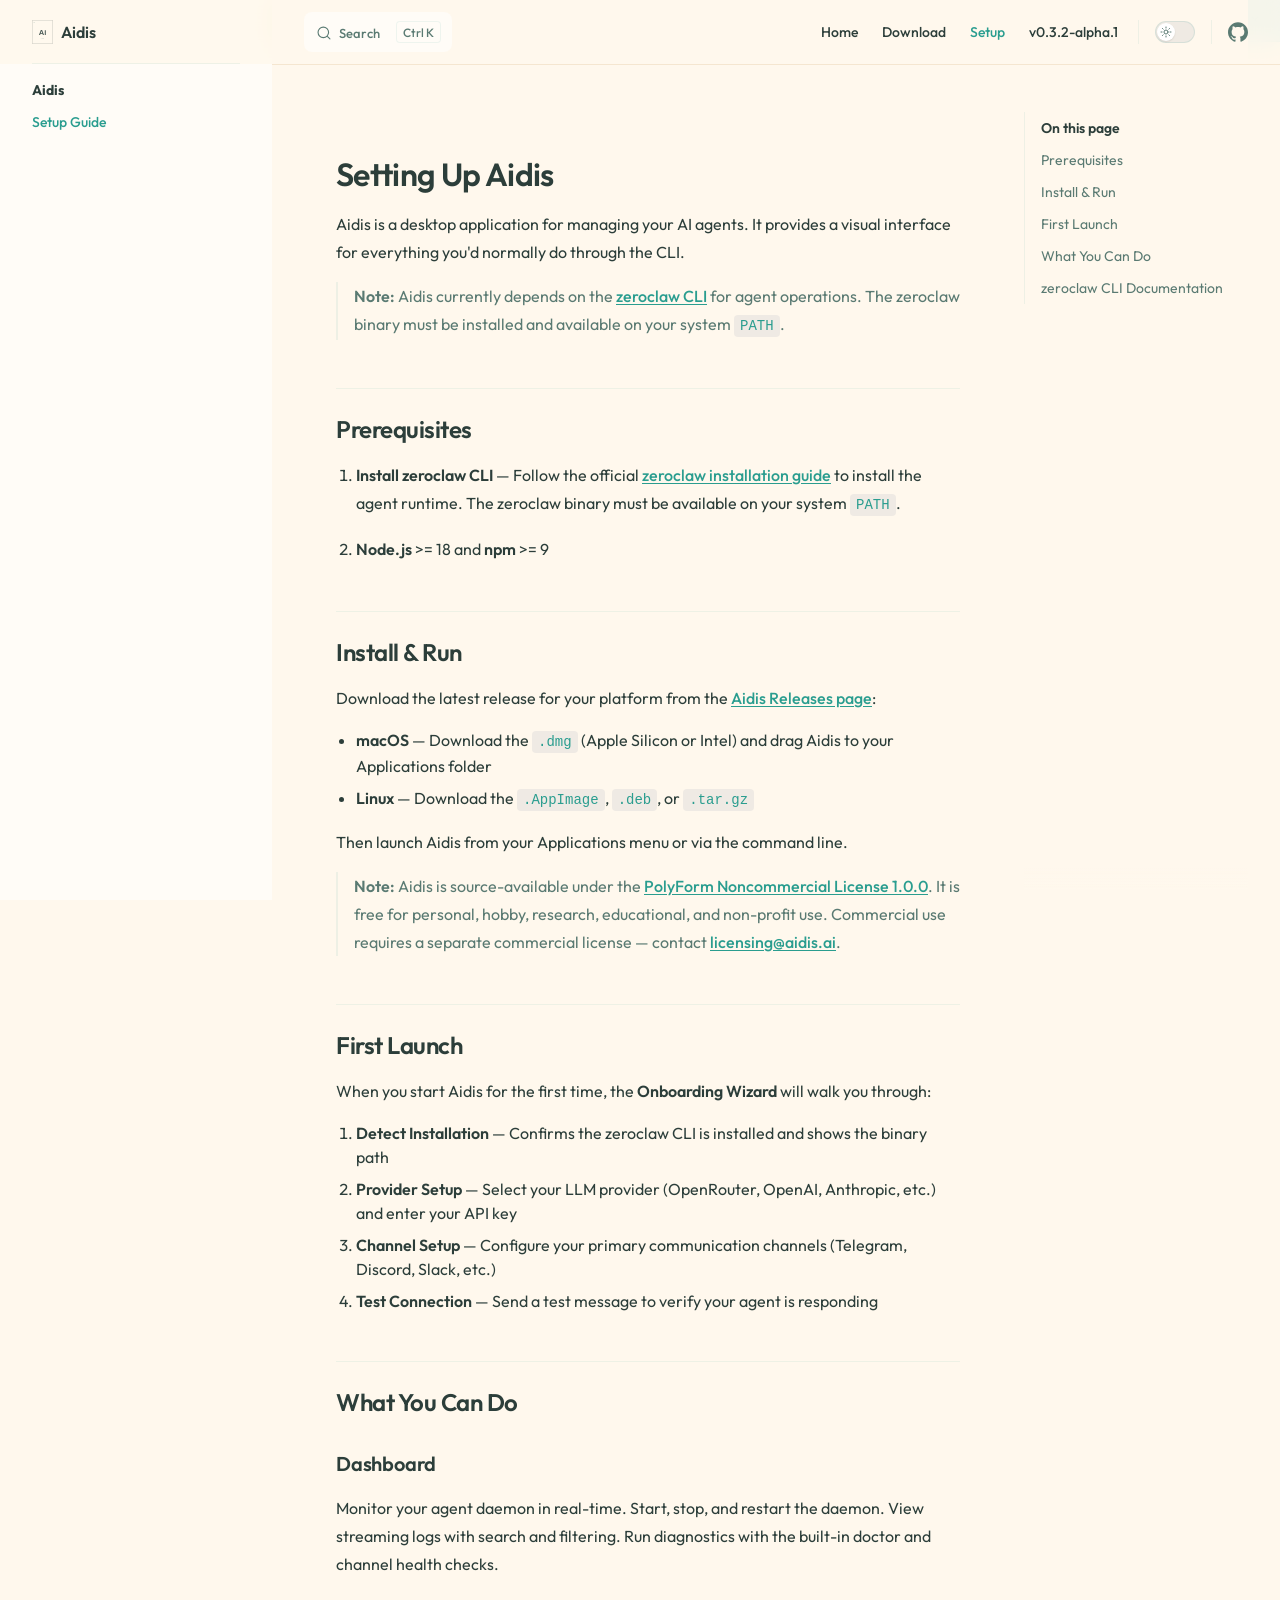
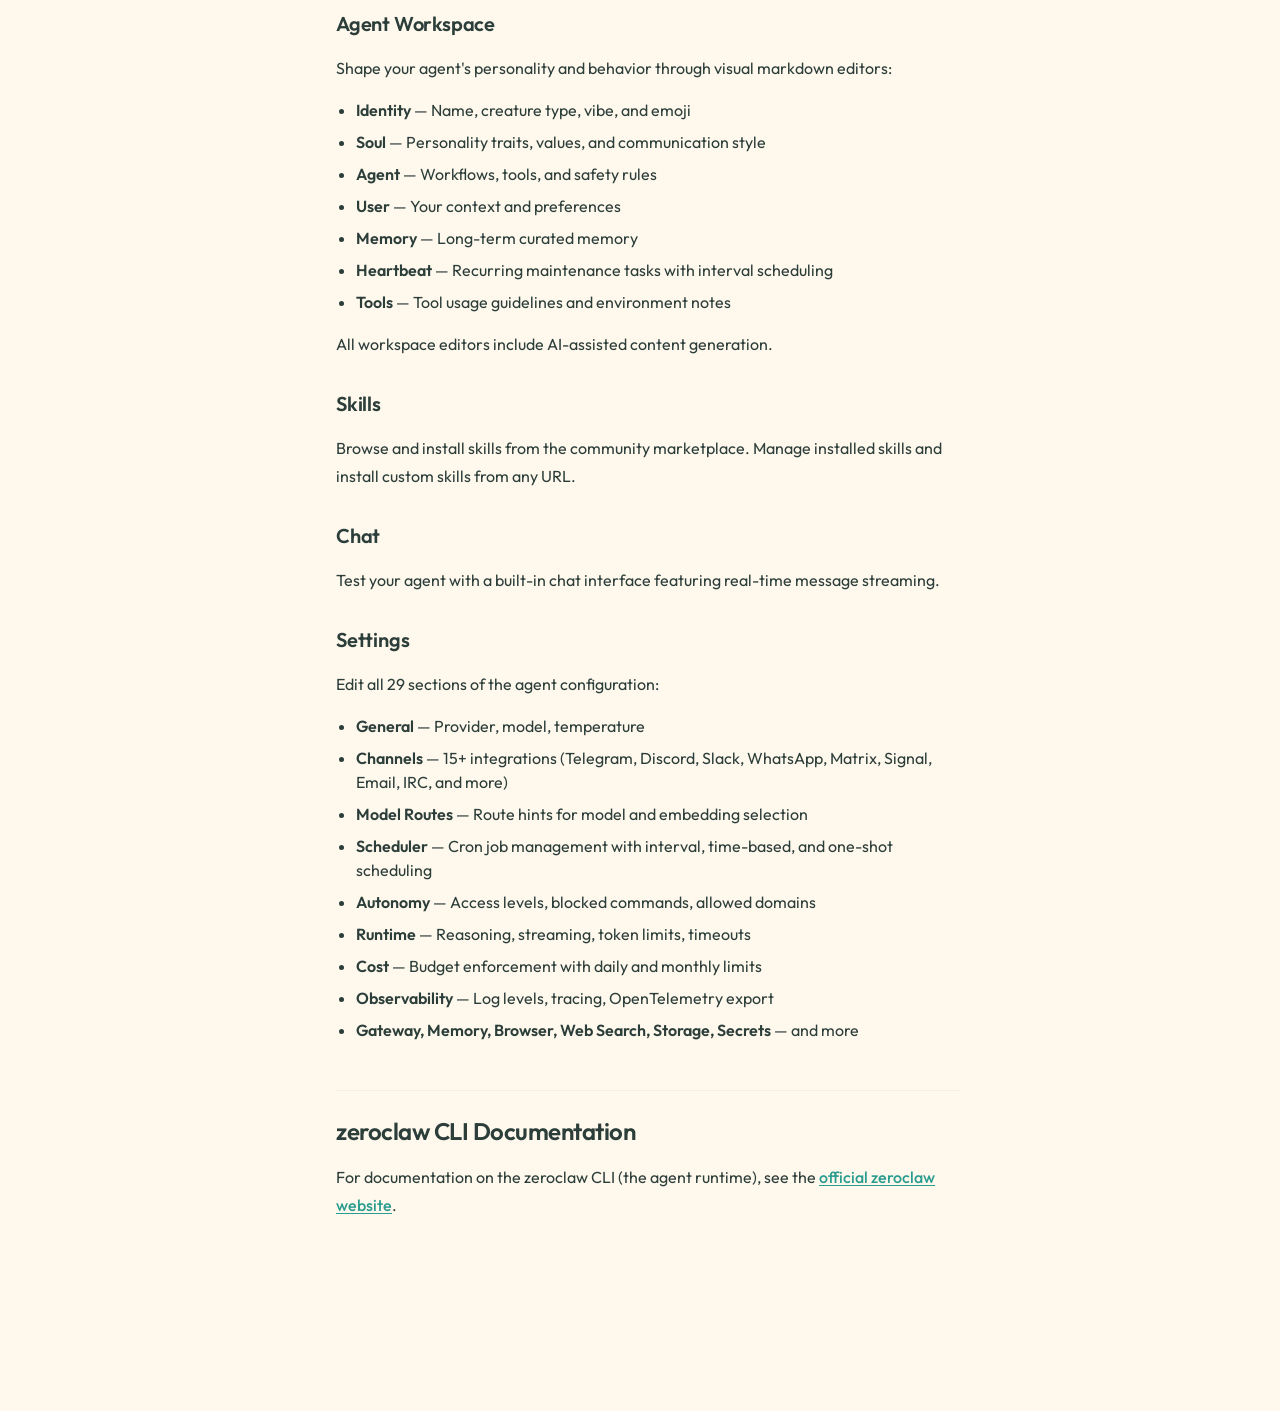
==== commit ab21ab40: "deploy: nicholasbester/aidis@f0b6e6e8a29a3825783ed79f9d238c117d1be06d" ====
--- a/setup/index.html
+++ b/setup/index.html
@@ -9,9 +9,9 @@
     <link rel="preload stylesheet" href="/assets/style.gT86ceZ2.css" as="style">
     <link rel="preload stylesheet" href="/vp-icons.css" as="style">
     
-    <script type="module" src="/assets/app.DeAVZ_CN.js"></script>
+    <script type="module" src="/assets/app._CaiKqDY.js"></script>
     <link rel="preload" href="/assets/inter-roman-latin.Di8DUHzh.woff2" as="font" type="font/woff2" crossorigin="">
-    <link rel="modulepreload" href="/assets/chunks/theme.CalRW6EU.js">
+    <link rel="modulepreload" href="/assets/chunks/theme.D10UOWKU.js">
     <link rel="modulepreload" href="/assets/chunks/framework.ePeAWSvT.js">
     <link rel="modulepreload" href="/assets/setup_index.md.BEnUGUB7.lean.js">
     <link rel="icon" type="image/png" href="/aidis-logo.png">
@@ -21,8 +21,8 @@
     <script id="check-mac-os">document.documentElement.classList.toggle("mac",/Mac|iPhone|iPod|iPad/i.test(navigator.platform));</script>
   </head>
   <body>
-    <div id="app"><div class="Layout" data-v-5d98c3a5><!--[--><!----><!--]--><!--[--><span tabindex="-1" data-v-0b0ada53></span><a href="#VPContent" class="VPSkipLink visually-hidden" data-v-0b0ada53>Skip to content</a><!--]--><!----><header class="VPNav" data-v-5d98c3a5 data-v-ae24b3ad><div class="VPNavBar" data-v-ae24b3ad data-v-6aa21345><div class="wrapper" data-v-6aa21345><div class="container" data-v-6aa21345><div class="title" data-v-6aa21345><div class="VPNavBarTitle has-sidebar" data-v-6aa21345 data-v-1168a8e4><a class="title" href="/" data-v-1168a8e4><!--[--><!--]--><!--[--><!--[--><!--[--><img class="VPImage dark logo" src="/aidis-logo-dark.svg" alt data-v-8426fc1a><!--]--><!--[--><img class="VPImage light logo" src="/aidis-logo.svg" alt data-v-8426fc1a><!--]--><!--]--><!--]--><span data-v-1168a8e4>Aidis</span><!--[--><!--]--></a></div></div><div class="content" data-v-6aa21345><div class="content-body" data-v-6aa21345><!--[--><!--]--><div class="VPNavBarSearch search" data-v-6aa21345><!--[--><!----><div id="local-search"><button type="button" class="DocSearch DocSearch-Button" aria-label="Search"><span class="DocSearch-Button-Container"><span class="vp-icon DocSearch-Search-Icon"></span><span class="DocSearch-Button-Placeholder">Search</span></span><span class="DocSearch-Button-Keys"><kbd class="DocSearch-Button-Key"></kbd><kbd class="DocSearch-Button-Key">K</kbd></span></button></div><!--]--></div><nav aria-labelledby="main-nav-aria-label" class="VPNavBarMenu menu" data-v-6aa21345 data-v-dc692963><span id="main-nav-aria-label" class="visually-hidden" data-v-dc692963> Main Navigation </span><!--[--><!--[--><a class="VPLink link VPNavBarMenuLink" href="/" tabindex="0" data-v-dc692963 data-v-e56f3d57><!--[--><span data-v-e56f3d57>Home</span><!--]--></a><!--]--><!--[--><a class="VPLink link VPNavBarMenuLink" href="/download.html" tabindex="0" data-v-dc692963 data-v-e56f3d57><!--[--><span data-v-e56f3d57>Download</span><!--]--></a><!--]--><!--[--><a class="VPLink link VPNavBarMenuLink active" href="/setup/" tabindex="0" data-v-dc692963 data-v-e56f3d57><!--[--><span data-v-e56f3d57>Setup</span><!--]--></a><!--]--><!--[--><a class="VPLink link VPNavBarMenuLink" href="/changelog.html" tabindex="0" data-v-dc692963 data-v-e56f3d57><!--[--><span data-v-e56f3d57>v0.3.1-alpha.1</span><!--]--></a><!--]--><!--]--></nav><!----><div class="VPNavBarAppearance appearance" data-v-6aa21345 data-v-6c893767><button class="VPSwitch VPSwitchAppearance" type="button" role="switch" title aria-checked="false" data-v-6c893767 data-v-5337faa4 data-v-1d5665e3><span class="check" data-v-1d5665e3><span class="icon" data-v-1d5665e3><!--[--><span class="vpi-sun sun" data-v-5337faa4></span><span class="vpi-moon moon" data-v-5337faa4></span><!--]--></span></span></button></div><div class="VPSocialLinks VPNavBarSocialLinks social-links" data-v-6aa21345 data-v-0394ad82 data-v-7bc22406><!--[--><a class="VPSocialLink no-icon" href="https://github.com/nicholasbester/aidis-releases" aria-label="github" target="_blank" rel="noopener" data-v-7bc22406 data-v-bd121fe5><span class="vpi-social-github"></span></a><!--]--></div><div class="VPFlyout VPNavBarExtra extra" data-v-6aa21345 data-v-bb2aa2f0 data-v-cf11d7a2><button type="button" class="button" aria-haspopup="true" aria-expanded="false" aria-label="extra navigation" data-v-cf11d7a2><span class="vpi-more-horizontal icon" data-v-cf11d7a2></span></button><div class="menu" data-v-cf11d7a2><div class="VPMenu" data-v-cf11d7a2 data-v-b98bc113><!----><!--[--><!--[--><!----><div class="group" data-v-bb2aa2f0><div class="item appearance" data-v-bb2aa2f0><p class="label" data-v-bb2aa2f0>Appearance</p><div class="appearance-action" data-v-bb2aa2f0><button class="VPSwitch VPSwitchAppearance" type="button" role="switch" title aria-checked="false" data-v-bb2aa2f0 data-v-5337faa4 data-v-1d5665e3><span class="check" data-v-1d5665e3><span class="icon" data-v-1d5665e3><!--[--><span class="vpi-sun sun" data-v-5337faa4></span><span class="vpi-moon moon" data-v-5337faa4></span><!--]--></span></span></button></div></div></div><div class="group" data-v-bb2aa2f0><div class="item social-links" data-v-bb2aa2f0><div class="VPSocialLinks social-links-list" data-v-bb2aa2f0 data-v-7bc22406><!--[--><a class="VPSocialLink no-icon" href="https://github.com/nicholasbester/aidis-releases" aria-label="github" target="_blank" rel="noopener" data-v-7bc22406 data-v-bd121fe5><span class="vpi-social-github"></span></a><!--]--></div></div></div><!--]--><!--]--></div></div></div><!--[--><!--]--><button type="button" class="VPNavBarHamburger hamburger" aria-label="mobile navigation" aria-expanded="false" aria-controls="VPNavScreen" data-v-6aa21345 data-v-e5dd9c1c><span class="container" data-v-e5dd9c1c><span class="top" data-v-e5dd9c1c></span><span class="middle" data-v-e5dd9c1c></span><span class="bottom" data-v-e5dd9c1c></span></span></button></div></div></div></div><div class="divider" data-v-6aa21345><div class="divider-line" data-v-6aa21345></div></div></div><!----></header><div class="VPLocalNav has-sidebar empty" data-v-5d98c3a5 data-v-a6f0e41e><div class="container" data-v-a6f0e41e><button class="menu" aria-expanded="false" aria-controls="VPSidebarNav" data-v-a6f0e41e><span class="vpi-align-left menu-icon" data-v-a6f0e41e></span><span class="menu-text" data-v-a6f0e41e>Menu</span></button><div class="VPLocalNavOutlineDropdown" style="--vp-vh:0px;" data-v-a6f0e41e data-v-8a42e2b4><button data-v-8a42e2b4>Return to top</button><!----></div></div></div><aside class="VPSidebar" data-v-5d98c3a5 data-v-319d5ca6><div class="curtain" data-v-319d5ca6></div><nav class="nav" id="VPSidebarNav" aria-labelledby="sidebar-aria-label" tabindex="-1" data-v-319d5ca6><span class="visually-hidden" id="sidebar-aria-label" data-v-319d5ca6> Sidebar Navigation </span><!--[--><!--]--><!--[--><div class="no-transition group" data-v-c40bc020><section class="VPSidebarItem level-0 has-active" data-v-c40bc020 data-v-b3fd67f8><div class="item" role="button" tabindex="0" data-v-b3fd67f8><div class="indicator" data-v-b3fd67f8></div><h2 class="text" data-v-b3fd67f8>Aidis</h2><!----></div><div class="items" data-v-b3fd67f8><!--[--><div class="VPSidebarItem level-1 is-link" data-v-b3fd67f8 data-v-b3fd67f8><div class="item" data-v-b3fd67f8><div class="indicator" data-v-b3fd67f8></div><a class="VPLink link link" href="/setup/" data-v-b3fd67f8><!--[--><p class="text" data-v-b3fd67f8>Setup Guide</p><!--]--></a><!----></div><!----></div><!--]--></div></section></div><!--]--><!--[--><!--]--></nav></aside><div class="VPContent has-sidebar" id="VPContent" data-v-5d98c3a5 data-v-1428d186><div class="VPDoc has-sidebar has-aside" data-v-1428d186 data-v-39a288b8><!--[--><!--]--><div class="container" data-v-39a288b8><div class="aside" data-v-39a288b8><div class="aside-curtain" data-v-39a288b8></div><div class="aside-container" data-v-39a288b8><div class="aside-content" data-v-39a288b8><div class="VPDocAside" data-v-39a288b8 data-v-3f215769><!--[--><!--]--><!--[--><!--]--><nav aria-labelledby="doc-outline-aria-label" class="VPDocAsideOutline" data-v-3f215769 data-v-a5bbad30><div class="content" data-v-a5bbad30><div class="outline-marker" data-v-a5bbad30></div><div aria-level="2" class="outline-title" id="doc-outline-aria-label" role="heading" data-v-a5bbad30>On this page</div><ul class="VPDocOutlineItem root" data-v-a5bbad30 data-v-b933a997><!--[--><!--]--></ul></div></nav><!--[--><!--]--><div class="spacer" data-v-3f215769></div><!--[--><!--]--><!----><!--[--><!--]--><!--[--><!--]--></div></div></div></div><div class="content" data-v-39a288b8><div class="content-container" data-v-39a288b8><!--[--><!--]--><main class="main" data-v-39a288b8><div style="position:relative;" class="vp-doc _setup_" data-v-39a288b8><div><h1 id="setting-up-aidis" tabindex="-1">Setting Up Aidis <a class="header-anchor" href="#setting-up-aidis" aria-label="Permalink to &quot;Setting Up Aidis&quot;">​</a></h1><p>Aidis is a desktop application for managing your AI agents. It provides a visual interface for everything you&#39;d normally do through the CLI.</p><blockquote><p><strong>Note:</strong> Aidis currently depends on the <a href="https://zeroclaw.org" target="_blank" rel="noreferrer">zeroclaw CLI</a> for agent operations. The zeroclaw binary must be installed and available on your system <code>PATH</code>.</p></blockquote><h2 id="prerequisites" tabindex="-1">Prerequisites <a class="header-anchor" href="#prerequisites" aria-label="Permalink to &quot;Prerequisites&quot;">​</a></h2><ol><li><p><strong>Install zeroclaw CLI</strong> — Follow the official <a href="https://zeroclaw.org/docs/getting-started/" target="_blank" rel="noreferrer">zeroclaw installation guide</a> to install the agent runtime. The zeroclaw binary must be available on your system <code>PATH</code>.</p></li><li><p><strong>Node.js</strong> &gt;= 18 and <strong>npm</strong> &gt;= 9</p></li></ol><h2 id="install-run" tabindex="-1">Install &amp; Run <a class="header-anchor" href="#install-run" aria-label="Permalink to &quot;Install &amp; Run&quot;">​</a></h2><p>Download the latest release for your platform from the <a href="https://github.com/nicholasbester/aidis-releases/releases/latest" target="_blank" rel="noreferrer">Aidis Releases page</a>:</p><ul><li><strong>macOS</strong> — Download the <code>.dmg</code> (Apple Silicon or Intel) and drag Aidis to your Applications folder</li><li><strong>Linux</strong> — Download the <code>.AppImage</code>, <code>.deb</code>, or <code>.tar.gz</code></li></ul><p>Then launch Aidis from your Applications menu or via the command line.</p><blockquote><p><strong>Note:</strong> Aidis is source-available under the <a href="https://github.com/nicholasbester/aidis-releases/blob/main/LICENSE" target="_blank" rel="noreferrer">PolyForm Noncommercial License 1.0.0</a>. It is free for personal, hobby, research, educational, and non-profit use. Commercial use requires a separate commercial license — contact <a href="mailto:licensing@aidis.ai" target="_blank" rel="noreferrer">licensing@aidis.ai</a>.</p></blockquote><h2 id="first-launch" tabindex="-1">First Launch <a class="header-anchor" href="#first-launch" aria-label="Permalink to &quot;First Launch&quot;">​</a></h2><p>When you start Aidis for the first time, the <strong>Onboarding Wizard</strong> will walk you through:</p><ol><li><strong>Detect Installation</strong> — Confirms the zeroclaw CLI is installed and shows the binary path</li><li><strong>Provider Setup</strong> — Select your LLM provider (OpenRouter, OpenAI, Anthropic, etc.) and enter your API key</li><li><strong>Channel Setup</strong> — Configure your primary communication channels (Telegram, Discord, Slack, etc.)</li><li><strong>Test Connection</strong> — Send a test message to verify your agent is responding</li></ol><h2 id="what-you-can-do" tabindex="-1">What You Can Do <a class="header-anchor" href="#what-you-can-do" aria-label="Permalink to &quot;What You Can Do&quot;">​</a></h2><h3 id="dashboard" tabindex="-1">Dashboard <a class="header-anchor" href="#dashboard" aria-label="Permalink to &quot;Dashboard&quot;">​</a></h3><p>Monitor your agent daemon in real-time. Start, stop, and restart the daemon. View streaming logs with search and filtering. Run diagnostics with the built-in doctor and channel health checks.</p><h3 id="agent-workspace" tabindex="-1">Agent Workspace <a class="header-anchor" href="#agent-workspace" aria-label="Permalink to &quot;Agent Workspace&quot;">​</a></h3><p>Shape your agent&#39;s personality and behavior through visual markdown editors:</p><ul><li><strong>Identity</strong> — Name, creature type, vibe, and emoji</li><li><strong>Soul</strong> — Personality traits, values, and communication style</li><li><strong>Agent</strong> — Workflows, tools, and safety rules</li><li><strong>User</strong> — Your context and preferences</li><li><strong>Memory</strong> — Long-term curated memory</li><li><strong>Heartbeat</strong> — Recurring maintenance tasks with interval scheduling</li><li><strong>Tools</strong> — Tool usage guidelines and environment notes</li></ul><p>All workspace editors include AI-assisted content generation.</p><h3 id="skills" tabindex="-1">Skills <a class="header-anchor" href="#skills" aria-label="Permalink to &quot;Skills&quot;">​</a></h3><p>Browse and install skills from the community marketplace. Manage installed skills and install custom skills from any URL.</p><h3 id="chat" tabindex="-1">Chat <a class="header-anchor" href="#chat" aria-label="Permalink to &quot;Chat&quot;">​</a></h3><p>Test your agent with a built-in chat interface featuring real-time message streaming.</p><h3 id="settings" tabindex="-1">Settings <a class="header-anchor" href="#settings" aria-label="Permalink to &quot;Settings&quot;">​</a></h3><p>Edit all 29 sections of the agent configuration:</p><ul><li><strong>General</strong> — Provider, model, temperature</li><li><strong>Channels</strong> — 15+ integrations (Telegram, Discord, Slack, WhatsApp, Matrix, Signal, Email, IRC, and more)</li><li><strong>Model Routes</strong> — Route hints for model and embedding selection</li><li><strong>Scheduler</strong> — Cron job management with interval, time-based, and one-shot scheduling</li><li><strong>Autonomy</strong> — Access levels, blocked commands, allowed domains</li><li><strong>Runtime</strong> — Reasoning, streaming, token limits, timeouts</li><li><strong>Cost</strong> — Budget enforcement with daily and monthly limits</li><li><strong>Observability</strong> — Log levels, tracing, OpenTelemetry export</li><li><strong>Gateway, Memory, Browser, Web Search, Storage, Secrets</strong> — and more</li></ul><h2 id="zeroclaw-cli-documentation" tabindex="-1">zeroclaw CLI Documentation <a class="header-anchor" href="#zeroclaw-cli-documentation" aria-label="Permalink to &quot;zeroclaw CLI Documentation&quot;">​</a></h2><p>For documentation on the zeroclaw CLI (the agent runtime), see the <a href="https://zeroclaw.org" target="_blank" rel="noreferrer">official zeroclaw website</a>.</p></div></div></main><footer class="VPDocFooter" data-v-39a288b8 data-v-e257564d><!--[--><!--]--><!----><!----></footer><!--[--><!--]--></div></div></div><!--[--><!--]--></div></div><footer class="VPFooter has-sidebar" data-v-5d98c3a5 data-v-e315a0ad><div class="container" data-v-e315a0ad><p class="message" data-v-e315a0ad>Free for non-commercial use under the PolyForm Noncommercial License 1.0.0. Commercial licensing available.</p><p class="copyright" data-v-e315a0ad>Copyright © 2026 Nicholas Bester</p></div></footer><!--[--><!--]--></div></div>
-    <script>window.__VP_HASH_MAP__=JSON.parse("{\"changelog.md\":\"BxRzAFsQ\",\"download.md\":\"BfrzyPFp\",\"index.md\":\"BH07lZex\",\"setup_index.md\":\"BEnUGUB7\"}");window.__VP_SITE_DATA__=JSON.parse("{\"lang\":\"en-US\",\"dir\":\"ltr\",\"title\":\"Aidis\",\"description\":\"A desktop AI agent management platform\",\"base\":\"/\",\"head\":[],\"router\":{\"prefetchLinks\":true},\"appearance\":true,\"themeConfig\":{\"logo\":{\"light\":\"/aidis-logo.svg\",\"dark\":\"/aidis-logo-dark.svg\"},\"nav\":[{\"text\":\"Home\",\"link\":\"/\"},{\"text\":\"Download\",\"link\":\"/download\"},{\"text\":\"Setup\",\"link\":\"/setup/\"},{\"text\":\"v0.3.1-alpha.1\",\"link\":\"/changelog\"}],\"sidebar\":{\"/setup/\":[{\"text\":\"Aidis\",\"items\":[{\"text\":\"Setup Guide\",\"link\":\"/setup/\"}]}]},\"socialLinks\":[{\"icon\":\"github\",\"link\":\"https://github.com/nicholasbester/aidis-releases\"}],\"search\":{\"provider\":\"local\"},\"footer\":{\"message\":\"Free for non-commercial use under the PolyForm Noncommercial License 1.0.0. Commercial licensing available.\",\"copyright\":\"Copyright © 2026 Nicholas Bester\"}},\"locales\":{},\"scrollOffset\":134,\"cleanUrls\":false}");</script>
+    <div id="app"><div class="Layout" data-v-5d98c3a5><!--[--><!----><!--]--><!--[--><span tabindex="-1" data-v-0b0ada53></span><a href="#VPContent" class="VPSkipLink visually-hidden" data-v-0b0ada53>Skip to content</a><!--]--><!----><header class="VPNav" data-v-5d98c3a5 data-v-ae24b3ad><div class="VPNavBar" data-v-ae24b3ad data-v-6aa21345><div class="wrapper" data-v-6aa21345><div class="container" data-v-6aa21345><div class="title" data-v-6aa21345><div class="VPNavBarTitle has-sidebar" data-v-6aa21345 data-v-1168a8e4><a class="title" href="/" data-v-1168a8e4><!--[--><!--]--><!--[--><!--[--><!--[--><img class="VPImage dark logo" src="/aidis-logo-dark.svg" alt data-v-8426fc1a><!--]--><!--[--><img class="VPImage light logo" src="/aidis-logo.svg" alt data-v-8426fc1a><!--]--><!--]--><!--]--><span data-v-1168a8e4>Aidis</span><!--[--><!--]--></a></div></div><div class="content" data-v-6aa21345><div class="content-body" data-v-6aa21345><!--[--><!--]--><div class="VPNavBarSearch search" data-v-6aa21345><!--[--><!----><div id="local-search"><button type="button" class="DocSearch DocSearch-Button" aria-label="Search"><span class="DocSearch-Button-Container"><span class="vp-icon DocSearch-Search-Icon"></span><span class="DocSearch-Button-Placeholder">Search</span></span><span class="DocSearch-Button-Keys"><kbd class="DocSearch-Button-Key"></kbd><kbd class="DocSearch-Button-Key">K</kbd></span></button></div><!--]--></div><nav aria-labelledby="main-nav-aria-label" class="VPNavBarMenu menu" data-v-6aa21345 data-v-dc692963><span id="main-nav-aria-label" class="visually-hidden" data-v-dc692963> Main Navigation </span><!--[--><!--[--><a class="VPLink link VPNavBarMenuLink" href="/" tabindex="0" data-v-dc692963 data-v-e56f3d57><!--[--><span data-v-e56f3d57>Home</span><!--]--></a><!--]--><!--[--><a class="VPLink link VPNavBarMenuLink" href="/download.html" tabindex="0" data-v-dc692963 data-v-e56f3d57><!--[--><span data-v-e56f3d57>Download</span><!--]--></a><!--]--><!--[--><a class="VPLink link VPNavBarMenuLink active" href="/setup/" tabindex="0" data-v-dc692963 data-v-e56f3d57><!--[--><span data-v-e56f3d57>Setup</span><!--]--></a><!--]--><!--[--><a class="VPLink link VPNavBarMenuLink" href="/changelog.html" tabindex="0" data-v-dc692963 data-v-e56f3d57><!--[--><span data-v-e56f3d57>v0.3.2-alpha.1</span><!--]--></a><!--]--><!--]--></nav><!----><div class="VPNavBarAppearance appearance" data-v-6aa21345 data-v-6c893767><button class="VPSwitch VPSwitchAppearance" type="button" role="switch" title aria-checked="false" data-v-6c893767 data-v-5337faa4 data-v-1d5665e3><span class="check" data-v-1d5665e3><span class="icon" data-v-1d5665e3><!--[--><span class="vpi-sun sun" data-v-5337faa4></span><span class="vpi-moon moon" data-v-5337faa4></span><!--]--></span></span></button></div><div class="VPSocialLinks VPNavBarSocialLinks social-links" data-v-6aa21345 data-v-0394ad82 data-v-7bc22406><!--[--><a class="VPSocialLink no-icon" href="https://github.com/nicholasbester/aidis-releases" aria-label="github" target="_blank" rel="noopener" data-v-7bc22406 data-v-bd121fe5><span class="vpi-social-github"></span></a><!--]--></div><div class="VPFlyout VPNavBarExtra extra" data-v-6aa21345 data-v-bb2aa2f0 data-v-cf11d7a2><button type="button" class="button" aria-haspopup="true" aria-expanded="false" aria-label="extra navigation" data-v-cf11d7a2><span class="vpi-more-horizontal icon" data-v-cf11d7a2></span></button><div class="menu" data-v-cf11d7a2><div class="VPMenu" data-v-cf11d7a2 data-v-b98bc113><!----><!--[--><!--[--><!----><div class="group" data-v-bb2aa2f0><div class="item appearance" data-v-bb2aa2f0><p class="label" data-v-bb2aa2f0>Appearance</p><div class="appearance-action" data-v-bb2aa2f0><button class="VPSwitch VPSwitchAppearance" type="button" role="switch" title aria-checked="false" data-v-bb2aa2f0 data-v-5337faa4 data-v-1d5665e3><span class="check" data-v-1d5665e3><span class="icon" data-v-1d5665e3><!--[--><span class="vpi-sun sun" data-v-5337faa4></span><span class="vpi-moon moon" data-v-5337faa4></span><!--]--></span></span></button></div></div></div><div class="group" data-v-bb2aa2f0><div class="item social-links" data-v-bb2aa2f0><div class="VPSocialLinks social-links-list" data-v-bb2aa2f0 data-v-7bc22406><!--[--><a class="VPSocialLink no-icon" href="https://github.com/nicholasbester/aidis-releases" aria-label="github" target="_blank" rel="noopener" data-v-7bc22406 data-v-bd121fe5><span class="vpi-social-github"></span></a><!--]--></div></div></div><!--]--><!--]--></div></div></div><!--[--><!--]--><button type="button" class="VPNavBarHamburger hamburger" aria-label="mobile navigation" aria-expanded="false" aria-controls="VPNavScreen" data-v-6aa21345 data-v-e5dd9c1c><span class="container" data-v-e5dd9c1c><span class="top" data-v-e5dd9c1c></span><span class="middle" data-v-e5dd9c1c></span><span class="bottom" data-v-e5dd9c1c></span></span></button></div></div></div></div><div class="divider" data-v-6aa21345><div class="divider-line" data-v-6aa21345></div></div></div><!----></header><div class="VPLocalNav has-sidebar empty" data-v-5d98c3a5 data-v-a6f0e41e><div class="container" data-v-a6f0e41e><button class="menu" aria-expanded="false" aria-controls="VPSidebarNav" data-v-a6f0e41e><span class="vpi-align-left menu-icon" data-v-a6f0e41e></span><span class="menu-text" data-v-a6f0e41e>Menu</span></button><div class="VPLocalNavOutlineDropdown" style="--vp-vh:0px;" data-v-a6f0e41e data-v-8a42e2b4><button data-v-8a42e2b4>Return to top</button><!----></div></div></div><aside class="VPSidebar" data-v-5d98c3a5 data-v-319d5ca6><div class="curtain" data-v-319d5ca6></div><nav class="nav" id="VPSidebarNav" aria-labelledby="sidebar-aria-label" tabindex="-1" data-v-319d5ca6><span class="visually-hidden" id="sidebar-aria-label" data-v-319d5ca6> Sidebar Navigation </span><!--[--><!--]--><!--[--><div class="no-transition group" data-v-c40bc020><section class="VPSidebarItem level-0 has-active" data-v-c40bc020 data-v-b3fd67f8><div class="item" role="button" tabindex="0" data-v-b3fd67f8><div class="indicator" data-v-b3fd67f8></div><h2 class="text" data-v-b3fd67f8>Aidis</h2><!----></div><div class="items" data-v-b3fd67f8><!--[--><div class="VPSidebarItem level-1 is-link" data-v-b3fd67f8 data-v-b3fd67f8><div class="item" data-v-b3fd67f8><div class="indicator" data-v-b3fd67f8></div><a class="VPLink link link" href="/setup/" data-v-b3fd67f8><!--[--><p class="text" data-v-b3fd67f8>Setup Guide</p><!--]--></a><!----></div><!----></div><!--]--></div></section></div><!--]--><!--[--><!--]--></nav></aside><div class="VPContent has-sidebar" id="VPContent" data-v-5d98c3a5 data-v-1428d186><div class="VPDoc has-sidebar has-aside" data-v-1428d186 data-v-39a288b8><!--[--><!--]--><div class="container" data-v-39a288b8><div class="aside" data-v-39a288b8><div class="aside-curtain" data-v-39a288b8></div><div class="aside-container" data-v-39a288b8><div class="aside-content" data-v-39a288b8><div class="VPDocAside" data-v-39a288b8 data-v-3f215769><!--[--><!--]--><!--[--><!--]--><nav aria-labelledby="doc-outline-aria-label" class="VPDocAsideOutline" data-v-3f215769 data-v-a5bbad30><div class="content" data-v-a5bbad30><div class="outline-marker" data-v-a5bbad30></div><div aria-level="2" class="outline-title" id="doc-outline-aria-label" role="heading" data-v-a5bbad30>On this page</div><ul class="VPDocOutlineItem root" data-v-a5bbad30 data-v-b933a997><!--[--><!--]--></ul></div></nav><!--[--><!--]--><div class="spacer" data-v-3f215769></div><!--[--><!--]--><!----><!--[--><!--]--><!--[--><!--]--></div></div></div></div><div class="content" data-v-39a288b8><div class="content-container" data-v-39a288b8><!--[--><!--]--><main class="main" data-v-39a288b8><div style="position:relative;" class="vp-doc _setup_" data-v-39a288b8><div><h1 id="setting-up-aidis" tabindex="-1">Setting Up Aidis <a class="header-anchor" href="#setting-up-aidis" aria-label="Permalink to &quot;Setting Up Aidis&quot;">​</a></h1><p>Aidis is a desktop application for managing your AI agents. It provides a visual interface for everything you&#39;d normally do through the CLI.</p><blockquote><p><strong>Note:</strong> Aidis currently depends on the <a href="https://zeroclaw.org" target="_blank" rel="noreferrer">zeroclaw CLI</a> for agent operations. The zeroclaw binary must be installed and available on your system <code>PATH</code>.</p></blockquote><h2 id="prerequisites" tabindex="-1">Prerequisites <a class="header-anchor" href="#prerequisites" aria-label="Permalink to &quot;Prerequisites&quot;">​</a></h2><ol><li><p><strong>Install zeroclaw CLI</strong> — Follow the official <a href="https://zeroclaw.org/docs/getting-started/" target="_blank" rel="noreferrer">zeroclaw installation guide</a> to install the agent runtime. The zeroclaw binary must be available on your system <code>PATH</code>.</p></li><li><p><strong>Node.js</strong> &gt;= 18 and <strong>npm</strong> &gt;= 9</p></li></ol><h2 id="install-run" tabindex="-1">Install &amp; Run <a class="header-anchor" href="#install-run" aria-label="Permalink to &quot;Install &amp; Run&quot;">​</a></h2><p>Download the latest release for your platform from the <a href="https://github.com/nicholasbester/aidis-releases/releases/latest" target="_blank" rel="noreferrer">Aidis Releases page</a>:</p><ul><li><strong>macOS</strong> — Download the <code>.dmg</code> (Apple Silicon or Intel) and drag Aidis to your Applications folder</li><li><strong>Linux</strong> — Download the <code>.AppImage</code>, <code>.deb</code>, or <code>.tar.gz</code></li></ul><p>Then launch Aidis from your Applications menu or via the command line.</p><blockquote><p><strong>Note:</strong> Aidis is source-available under the <a href="https://github.com/nicholasbester/aidis-releases/blob/main/LICENSE" target="_blank" rel="noreferrer">PolyForm Noncommercial License 1.0.0</a>. It is free for personal, hobby, research, educational, and non-profit use. Commercial use requires a separate commercial license — contact <a href="mailto:licensing@aidis.ai" target="_blank" rel="noreferrer">licensing@aidis.ai</a>.</p></blockquote><h2 id="first-launch" tabindex="-1">First Launch <a class="header-anchor" href="#first-launch" aria-label="Permalink to &quot;First Launch&quot;">​</a></h2><p>When you start Aidis for the first time, the <strong>Onboarding Wizard</strong> will walk you through:</p><ol><li><strong>Detect Installation</strong> — Confirms the zeroclaw CLI is installed and shows the binary path</li><li><strong>Provider Setup</strong> — Select your LLM provider (OpenRouter, OpenAI, Anthropic, etc.) and enter your API key</li><li><strong>Channel Setup</strong> — Configure your primary communication channels (Telegram, Discord, Slack, etc.)</li><li><strong>Test Connection</strong> — Send a test message to verify your agent is responding</li></ol><h2 id="what-you-can-do" tabindex="-1">What You Can Do <a class="header-anchor" href="#what-you-can-do" aria-label="Permalink to &quot;What You Can Do&quot;">​</a></h2><h3 id="dashboard" tabindex="-1">Dashboard <a class="header-anchor" href="#dashboard" aria-label="Permalink to &quot;Dashboard&quot;">​</a></h3><p>Monitor your agent daemon in real-time. Start, stop, and restart the daemon. View streaming logs with search and filtering. Run diagnostics with the built-in doctor and channel health checks.</p><h3 id="agent-workspace" tabindex="-1">Agent Workspace <a class="header-anchor" href="#agent-workspace" aria-label="Permalink to &quot;Agent Workspace&quot;">​</a></h3><p>Shape your agent&#39;s personality and behavior through visual markdown editors:</p><ul><li><strong>Identity</strong> — Name, creature type, vibe, and emoji</li><li><strong>Soul</strong> — Personality traits, values, and communication style</li><li><strong>Agent</strong> — Workflows, tools, and safety rules</li><li><strong>User</strong> — Your context and preferences</li><li><strong>Memory</strong> — Long-term curated memory</li><li><strong>Heartbeat</strong> — Recurring maintenance tasks with interval scheduling</li><li><strong>Tools</strong> — Tool usage guidelines and environment notes</li></ul><p>All workspace editors include AI-assisted content generation.</p><h3 id="skills" tabindex="-1">Skills <a class="header-anchor" href="#skills" aria-label="Permalink to &quot;Skills&quot;">​</a></h3><p>Browse and install skills from the community marketplace. Manage installed skills and install custom skills from any URL.</p><h3 id="chat" tabindex="-1">Chat <a class="header-anchor" href="#chat" aria-label="Permalink to &quot;Chat&quot;">​</a></h3><p>Test your agent with a built-in chat interface featuring real-time message streaming.</p><h3 id="settings" tabindex="-1">Settings <a class="header-anchor" href="#settings" aria-label="Permalink to &quot;Settings&quot;">​</a></h3><p>Edit all 29 sections of the agent configuration:</p><ul><li><strong>General</strong> — Provider, model, temperature</li><li><strong>Channels</strong> — 15+ integrations (Telegram, Discord, Slack, WhatsApp, Matrix, Signal, Email, IRC, and more)</li><li><strong>Model Routes</strong> — Route hints for model and embedding selection</li><li><strong>Scheduler</strong> — Cron job management with interval, time-based, and one-shot scheduling</li><li><strong>Autonomy</strong> — Access levels, blocked commands, allowed domains</li><li><strong>Runtime</strong> — Reasoning, streaming, token limits, timeouts</li><li><strong>Cost</strong> — Budget enforcement with daily and monthly limits</li><li><strong>Observability</strong> — Log levels, tracing, OpenTelemetry export</li><li><strong>Gateway, Memory, Browser, Web Search, Storage, Secrets</strong> — and more</li></ul><h2 id="zeroclaw-cli-documentation" tabindex="-1">zeroclaw CLI Documentation <a class="header-anchor" href="#zeroclaw-cli-documentation" aria-label="Permalink to &quot;zeroclaw CLI Documentation&quot;">​</a></h2><p>For documentation on the zeroclaw CLI (the agent runtime), see the <a href="https://zeroclaw.org" target="_blank" rel="noreferrer">official zeroclaw website</a>.</p></div></div></main><footer class="VPDocFooter" data-v-39a288b8 data-v-e257564d><!--[--><!--]--><!----><!----></footer><!--[--><!--]--></div></div></div><!--[--><!--]--></div></div><footer class="VPFooter has-sidebar" data-v-5d98c3a5 data-v-e315a0ad><div class="container" data-v-e315a0ad><p class="message" data-v-e315a0ad>Free for non-commercial use under the PolyForm Noncommercial License 1.0.0. Commercial licensing available.</p><p class="copyright" data-v-e315a0ad>Copyright © 2026 Nicholas Bester</p></div></footer><!--[--><!--]--></div></div>
+    <script>window.__VP_HASH_MAP__=JSON.parse("{\"changelog.md\":\"CX9uoaoY\",\"download.md\":\"BfrzyPFp\",\"index.md\":\"BH07lZex\",\"setup_index.md\":\"BEnUGUB7\"}");window.__VP_SITE_DATA__=JSON.parse("{\"lang\":\"en-US\",\"dir\":\"ltr\",\"title\":\"Aidis\",\"description\":\"A desktop AI agent management platform\",\"base\":\"/\",\"head\":[],\"router\":{\"prefetchLinks\":true},\"appearance\":true,\"themeConfig\":{\"logo\":{\"light\":\"/aidis-logo.svg\",\"dark\":\"/aidis-logo-dark.svg\"},\"nav\":[{\"text\":\"Home\",\"link\":\"/\"},{\"text\":\"Download\",\"link\":\"/download\"},{\"text\":\"Setup\",\"link\":\"/setup/\"},{\"text\":\"v0.3.2-alpha.1\",\"link\":\"/changelog\"}],\"sidebar\":{\"/setup/\":[{\"text\":\"Aidis\",\"items\":[{\"text\":\"Setup Guide\",\"link\":\"/setup/\"}]}]},\"socialLinks\":[{\"icon\":\"github\",\"link\":\"https://github.com/nicholasbester/aidis-releases\"}],\"search\":{\"provider\":\"local\"},\"footer\":{\"message\":\"Free for non-commercial use under the PolyForm Noncommercial License 1.0.0. Commercial licensing available.\",\"copyright\":\"Copyright © 2026 Nicholas Bester\"}},\"locales\":{},\"scrollOffset\":134,\"cleanUrls\":false}");</script>
     
   </body>
 </html>
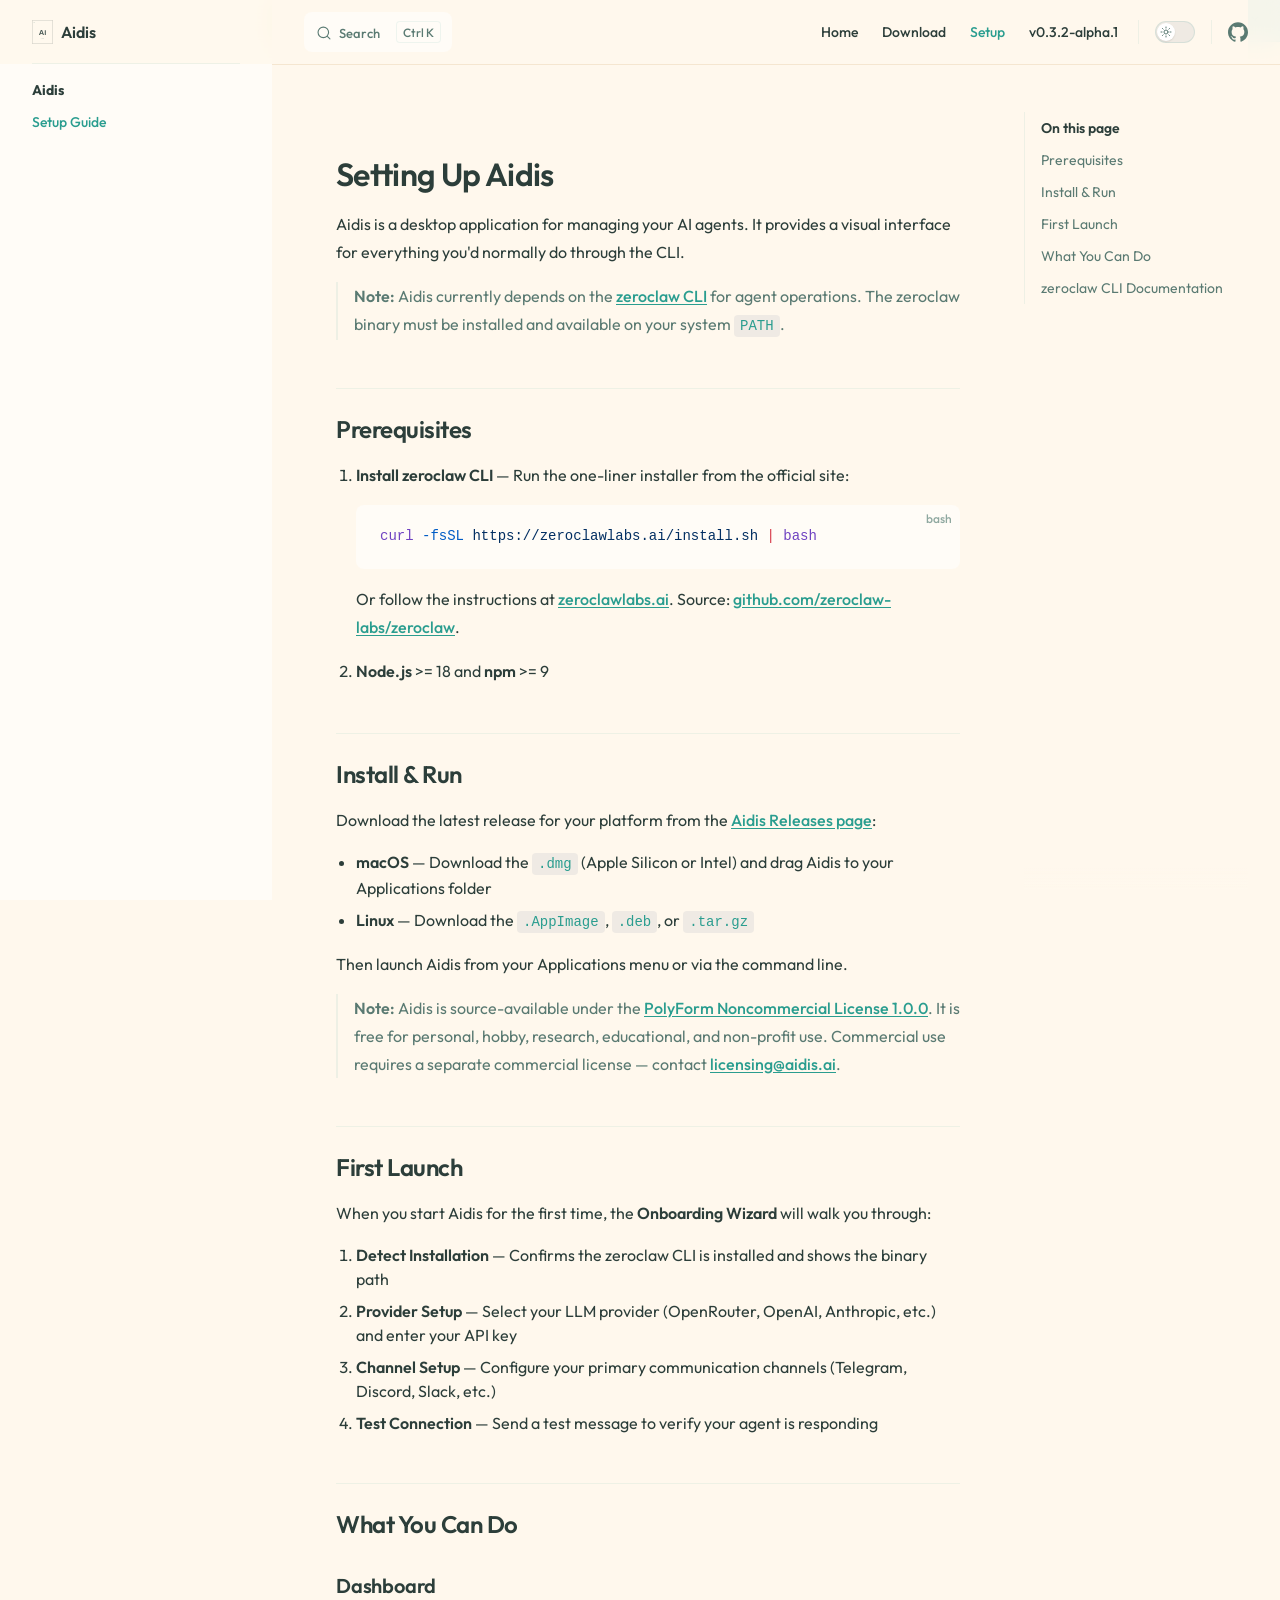
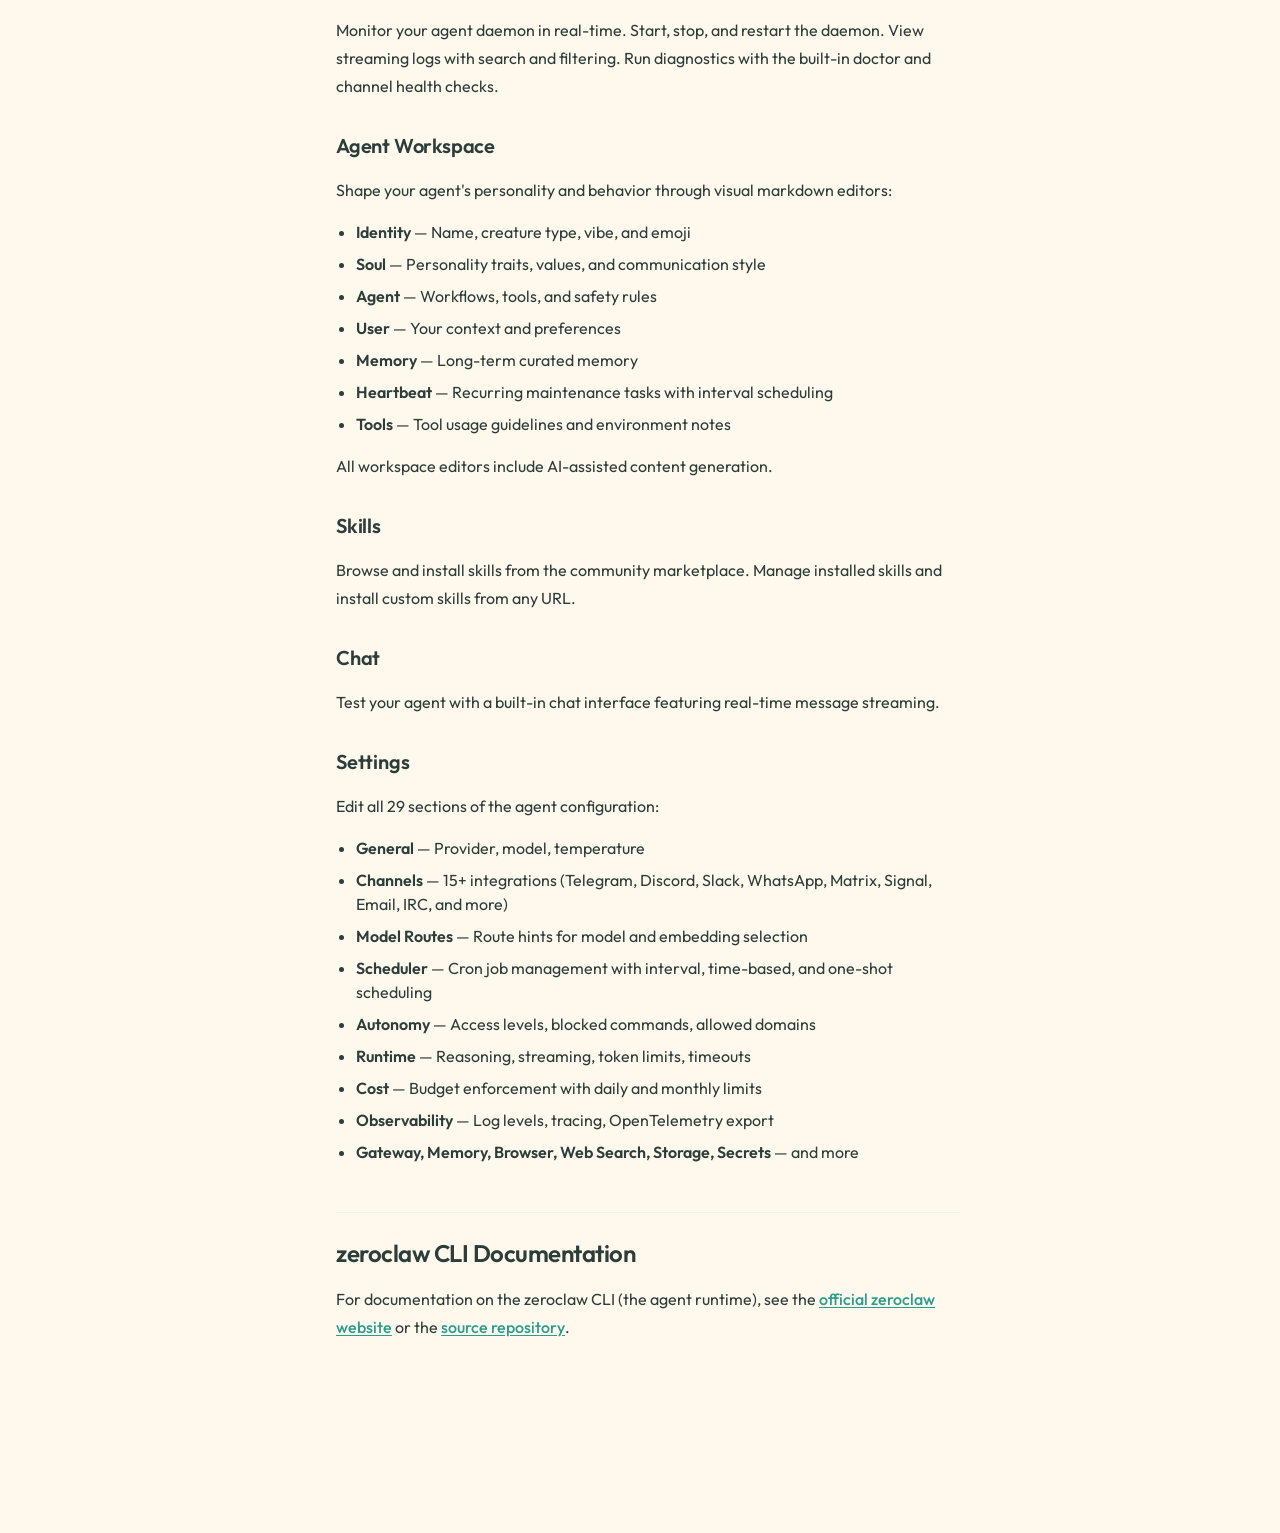
==== commit bdc4203f: "deploy: nicholasbester/aidis@637e28b50c68fe02d07ad3f0390e48bb6a36013b" ====
--- a/setup/index.html
+++ b/setup/index.html
@@ -9,11 +9,11 @@
     <link rel="preload stylesheet" href="/assets/style.gT86ceZ2.css" as="style">
     <link rel="preload stylesheet" href="/vp-icons.css" as="style">
     
-    <script type="module" src="/assets/app._CaiKqDY.js"></script>
+    <script type="module" src="/assets/app._Jbfrp6I.js"></script>
     <link rel="preload" href="/assets/inter-roman-latin.Di8DUHzh.woff2" as="font" type="font/woff2" crossorigin="">
-    <link rel="modulepreload" href="/assets/chunks/theme.D10UOWKU.js">
+    <link rel="modulepreload" href="/assets/chunks/theme.Ds9Usdxf.js">
     <link rel="modulepreload" href="/assets/chunks/framework.ePeAWSvT.js">
-    <link rel="modulepreload" href="/assets/setup_index.md.BEnUGUB7.lean.js">
+    <link rel="modulepreload" href="/assets/setup_index.md.BGPUHaln.lean.js">
     <link rel="icon" type="image/png" href="/aidis-logo.png">
     <script async src="https://www.googletagmanager.com/gtag/js?id=G-28WBVK7QYB"></script>
     <script>window.dataLayer=window.dataLayer||[];function gtag(){dataLayer.push(arguments)}gtag("js",new Date),gtag("config","G-28WBVK7QYB");</script>
@@ -21,8 +21,8 @@
     <script id="check-mac-os">document.documentElement.classList.toggle("mac",/Mac|iPhone|iPod|iPad/i.test(navigator.platform));</script>
   </head>
   <body>
-    <div id="app"><div class="Layout" data-v-5d98c3a5><!--[--><!----><!--]--><!--[--><span tabindex="-1" data-v-0b0ada53></span><a href="#VPContent" class="VPSkipLink visually-hidden" data-v-0b0ada53>Skip to content</a><!--]--><!----><header class="VPNav" data-v-5d98c3a5 data-v-ae24b3ad><div class="VPNavBar" data-v-ae24b3ad data-v-6aa21345><div class="wrapper" data-v-6aa21345><div class="container" data-v-6aa21345><div class="title" data-v-6aa21345><div class="VPNavBarTitle has-sidebar" data-v-6aa21345 data-v-1168a8e4><a class="title" href="/" data-v-1168a8e4><!--[--><!--]--><!--[--><!--[--><!--[--><img class="VPImage dark logo" src="/aidis-logo-dark.svg" alt data-v-8426fc1a><!--]--><!--[--><img class="VPImage light logo" src="/aidis-logo.svg" alt data-v-8426fc1a><!--]--><!--]--><!--]--><span data-v-1168a8e4>Aidis</span><!--[--><!--]--></a></div></div><div class="content" data-v-6aa21345><div class="content-body" data-v-6aa21345><!--[--><!--]--><div class="VPNavBarSearch search" data-v-6aa21345><!--[--><!----><div id="local-search"><button type="button" class="DocSearch DocSearch-Button" aria-label="Search"><span class="DocSearch-Button-Container"><span class="vp-icon DocSearch-Search-Icon"></span><span class="DocSearch-Button-Placeholder">Search</span></span><span class="DocSearch-Button-Keys"><kbd class="DocSearch-Button-Key"></kbd><kbd class="DocSearch-Button-Key">K</kbd></span></button></div><!--]--></div><nav aria-labelledby="main-nav-aria-label" class="VPNavBarMenu menu" data-v-6aa21345 data-v-dc692963><span id="main-nav-aria-label" class="visually-hidden" data-v-dc692963> Main Navigation </span><!--[--><!--[--><a class="VPLink link VPNavBarMenuLink" href="/" tabindex="0" data-v-dc692963 data-v-e56f3d57><!--[--><span data-v-e56f3d57>Home</span><!--]--></a><!--]--><!--[--><a class="VPLink link VPNavBarMenuLink" href="/download.html" tabindex="0" data-v-dc692963 data-v-e56f3d57><!--[--><span data-v-e56f3d57>Download</span><!--]--></a><!--]--><!--[--><a class="VPLink link VPNavBarMenuLink active" href="/setup/" tabindex="0" data-v-dc692963 data-v-e56f3d57><!--[--><span data-v-e56f3d57>Setup</span><!--]--></a><!--]--><!--[--><a class="VPLink link VPNavBarMenuLink" href="/changelog.html" tabindex="0" data-v-dc692963 data-v-e56f3d57><!--[--><span data-v-e56f3d57>v0.3.2-alpha.1</span><!--]--></a><!--]--><!--]--></nav><!----><div class="VPNavBarAppearance appearance" data-v-6aa21345 data-v-6c893767><button class="VPSwitch VPSwitchAppearance" type="button" role="switch" title aria-checked="false" data-v-6c893767 data-v-5337faa4 data-v-1d5665e3><span class="check" data-v-1d5665e3><span class="icon" data-v-1d5665e3><!--[--><span class="vpi-sun sun" data-v-5337faa4></span><span class="vpi-moon moon" data-v-5337faa4></span><!--]--></span></span></button></div><div class="VPSocialLinks VPNavBarSocialLinks social-links" data-v-6aa21345 data-v-0394ad82 data-v-7bc22406><!--[--><a class="VPSocialLink no-icon" href="https://github.com/nicholasbester/aidis-releases" aria-label="github" target="_blank" rel="noopener" data-v-7bc22406 data-v-bd121fe5><span class="vpi-social-github"></span></a><!--]--></div><div class="VPFlyout VPNavBarExtra extra" data-v-6aa21345 data-v-bb2aa2f0 data-v-cf11d7a2><button type="button" class="button" aria-haspopup="true" aria-expanded="false" aria-label="extra navigation" data-v-cf11d7a2><span class="vpi-more-horizontal icon" data-v-cf11d7a2></span></button><div class="menu" data-v-cf11d7a2><div class="VPMenu" data-v-cf11d7a2 data-v-b98bc113><!----><!--[--><!--[--><!----><div class="group" data-v-bb2aa2f0><div class="item appearance" data-v-bb2aa2f0><p class="label" data-v-bb2aa2f0>Appearance</p><div class="appearance-action" data-v-bb2aa2f0><button class="VPSwitch VPSwitchAppearance" type="button" role="switch" title aria-checked="false" data-v-bb2aa2f0 data-v-5337faa4 data-v-1d5665e3><span class="check" data-v-1d5665e3><span class="icon" data-v-1d5665e3><!--[--><span class="vpi-sun sun" data-v-5337faa4></span><span class="vpi-moon moon" data-v-5337faa4></span><!--]--></span></span></button></div></div></div><div class="group" data-v-bb2aa2f0><div class="item social-links" data-v-bb2aa2f0><div class="VPSocialLinks social-links-list" data-v-bb2aa2f0 data-v-7bc22406><!--[--><a class="VPSocialLink no-icon" href="https://github.com/nicholasbester/aidis-releases" aria-label="github" target="_blank" rel="noopener" data-v-7bc22406 data-v-bd121fe5><span class="vpi-social-github"></span></a><!--]--></div></div></div><!--]--><!--]--></div></div></div><!--[--><!--]--><button type="button" class="VPNavBarHamburger hamburger" aria-label="mobile navigation" aria-expanded="false" aria-controls="VPNavScreen" data-v-6aa21345 data-v-e5dd9c1c><span class="container" data-v-e5dd9c1c><span class="top" data-v-e5dd9c1c></span><span class="middle" data-v-e5dd9c1c></span><span class="bottom" data-v-e5dd9c1c></span></span></button></div></div></div></div><div class="divider" data-v-6aa21345><div class="divider-line" data-v-6aa21345></div></div></div><!----></header><div class="VPLocalNav has-sidebar empty" data-v-5d98c3a5 data-v-a6f0e41e><div class="container" data-v-a6f0e41e><button class="menu" aria-expanded="false" aria-controls="VPSidebarNav" data-v-a6f0e41e><span class="vpi-align-left menu-icon" data-v-a6f0e41e></span><span class="menu-text" data-v-a6f0e41e>Menu</span></button><div class="VPLocalNavOutlineDropdown" style="--vp-vh:0px;" data-v-a6f0e41e data-v-8a42e2b4><button data-v-8a42e2b4>Return to top</button><!----></div></div></div><aside class="VPSidebar" data-v-5d98c3a5 data-v-319d5ca6><div class="curtain" data-v-319d5ca6></div><nav class="nav" id="VPSidebarNav" aria-labelledby="sidebar-aria-label" tabindex="-1" data-v-319d5ca6><span class="visually-hidden" id="sidebar-aria-label" data-v-319d5ca6> Sidebar Navigation </span><!--[--><!--]--><!--[--><div class="no-transition group" data-v-c40bc020><section class="VPSidebarItem level-0 has-active" data-v-c40bc020 data-v-b3fd67f8><div class="item" role="button" tabindex="0" data-v-b3fd67f8><div class="indicator" data-v-b3fd67f8></div><h2 class="text" data-v-b3fd67f8>Aidis</h2><!----></div><div class="items" data-v-b3fd67f8><!--[--><div class="VPSidebarItem level-1 is-link" data-v-b3fd67f8 data-v-b3fd67f8><div class="item" data-v-b3fd67f8><div class="indicator" data-v-b3fd67f8></div><a class="VPLink link link" href="/setup/" data-v-b3fd67f8><!--[--><p class="text" data-v-b3fd67f8>Setup Guide</p><!--]--></a><!----></div><!----></div><!--]--></div></section></div><!--]--><!--[--><!--]--></nav></aside><div class="VPContent has-sidebar" id="VPContent" data-v-5d98c3a5 data-v-1428d186><div class="VPDoc has-sidebar has-aside" data-v-1428d186 data-v-39a288b8><!--[--><!--]--><div class="container" data-v-39a288b8><div class="aside" data-v-39a288b8><div class="aside-curtain" data-v-39a288b8></div><div class="aside-container" data-v-39a288b8><div class="aside-content" data-v-39a288b8><div class="VPDocAside" data-v-39a288b8 data-v-3f215769><!--[--><!--]--><!--[--><!--]--><nav aria-labelledby="doc-outline-aria-label" class="VPDocAsideOutline" data-v-3f215769 data-v-a5bbad30><div class="content" data-v-a5bbad30><div class="outline-marker" data-v-a5bbad30></div><div aria-level="2" class="outline-title" id="doc-outline-aria-label" role="heading" data-v-a5bbad30>On this page</div><ul class="VPDocOutlineItem root" data-v-a5bbad30 data-v-b933a997><!--[--><!--]--></ul></div></nav><!--[--><!--]--><div class="spacer" data-v-3f215769></div><!--[--><!--]--><!----><!--[--><!--]--><!--[--><!--]--></div></div></div></div><div class="content" data-v-39a288b8><div class="content-container" data-v-39a288b8><!--[--><!--]--><main class="main" data-v-39a288b8><div style="position:relative;" class="vp-doc _setup_" data-v-39a288b8><div><h1 id="setting-up-aidis" tabindex="-1">Setting Up Aidis <a class="header-anchor" href="#setting-up-aidis" aria-label="Permalink to &quot;Setting Up Aidis&quot;">​</a></h1><p>Aidis is a desktop application for managing your AI agents. It provides a visual interface for everything you&#39;d normally do through the CLI.</p><blockquote><p><strong>Note:</strong> Aidis currently depends on the <a href="https://zeroclaw.org" target="_blank" rel="noreferrer">zeroclaw CLI</a> for agent operations. The zeroclaw binary must be installed and available on your system <code>PATH</code>.</p></blockquote><h2 id="prerequisites" tabindex="-1">Prerequisites <a class="header-anchor" href="#prerequisites" aria-label="Permalink to &quot;Prerequisites&quot;">​</a></h2><ol><li><p><strong>Install zeroclaw CLI</strong> — Follow the official <a href="https://zeroclaw.org/docs/getting-started/" target="_blank" rel="noreferrer">zeroclaw installation guide</a> to install the agent runtime. The zeroclaw binary must be available on your system <code>PATH</code>.</p></li><li><p><strong>Node.js</strong> &gt;= 18 and <strong>npm</strong> &gt;= 9</p></li></ol><h2 id="install-run" tabindex="-1">Install &amp; Run <a class="header-anchor" href="#install-run" aria-label="Permalink to &quot;Install &amp; Run&quot;">​</a></h2><p>Download the latest release for your platform from the <a href="https://github.com/nicholasbester/aidis-releases/releases/latest" target="_blank" rel="noreferrer">Aidis Releases page</a>:</p><ul><li><strong>macOS</strong> — Download the <code>.dmg</code> (Apple Silicon or Intel) and drag Aidis to your Applications folder</li><li><strong>Linux</strong> — Download the <code>.AppImage</code>, <code>.deb</code>, or <code>.tar.gz</code></li></ul><p>Then launch Aidis from your Applications menu or via the command line.</p><blockquote><p><strong>Note:</strong> Aidis is source-available under the <a href="https://github.com/nicholasbester/aidis-releases/blob/main/LICENSE" target="_blank" rel="noreferrer">PolyForm Noncommercial License 1.0.0</a>. It is free for personal, hobby, research, educational, and non-profit use. Commercial use requires a separate commercial license — contact <a href="mailto:licensing@aidis.ai" target="_blank" rel="noreferrer">licensing@aidis.ai</a>.</p></blockquote><h2 id="first-launch" tabindex="-1">First Launch <a class="header-anchor" href="#first-launch" aria-label="Permalink to &quot;First Launch&quot;">​</a></h2><p>When you start Aidis for the first time, the <strong>Onboarding Wizard</strong> will walk you through:</p><ol><li><strong>Detect Installation</strong> — Confirms the zeroclaw CLI is installed and shows the binary path</li><li><strong>Provider Setup</strong> — Select your LLM provider (OpenRouter, OpenAI, Anthropic, etc.) and enter your API key</li><li><strong>Channel Setup</strong> — Configure your primary communication channels (Telegram, Discord, Slack, etc.)</li><li><strong>Test Connection</strong> — Send a test message to verify your agent is responding</li></ol><h2 id="what-you-can-do" tabindex="-1">What You Can Do <a class="header-anchor" href="#what-you-can-do" aria-label="Permalink to &quot;What You Can Do&quot;">​</a></h2><h3 id="dashboard" tabindex="-1">Dashboard <a class="header-anchor" href="#dashboard" aria-label="Permalink to &quot;Dashboard&quot;">​</a></h3><p>Monitor your agent daemon in real-time. Start, stop, and restart the daemon. View streaming logs with search and filtering. Run diagnostics with the built-in doctor and channel health checks.</p><h3 id="agent-workspace" tabindex="-1">Agent Workspace <a class="header-anchor" href="#agent-workspace" aria-label="Permalink to &quot;Agent Workspace&quot;">​</a></h3><p>Shape your agent&#39;s personality and behavior through visual markdown editors:</p><ul><li><strong>Identity</strong> — Name, creature type, vibe, and emoji</li><li><strong>Soul</strong> — Personality traits, values, and communication style</li><li><strong>Agent</strong> — Workflows, tools, and safety rules</li><li><strong>User</strong> — Your context and preferences</li><li><strong>Memory</strong> — Long-term curated memory</li><li><strong>Heartbeat</strong> — Recurring maintenance tasks with interval scheduling</li><li><strong>Tools</strong> — Tool usage guidelines and environment notes</li></ul><p>All workspace editors include AI-assisted content generation.</p><h3 id="skills" tabindex="-1">Skills <a class="header-anchor" href="#skills" aria-label="Permalink to &quot;Skills&quot;">​</a></h3><p>Browse and install skills from the community marketplace. Manage installed skills and install custom skills from any URL.</p><h3 id="chat" tabindex="-1">Chat <a class="header-anchor" href="#chat" aria-label="Permalink to &quot;Chat&quot;">​</a></h3><p>Test your agent with a built-in chat interface featuring real-time message streaming.</p><h3 id="settings" tabindex="-1">Settings <a class="header-anchor" href="#settings" aria-label="Permalink to &quot;Settings&quot;">​</a></h3><p>Edit all 29 sections of the agent configuration:</p><ul><li><strong>General</strong> — Provider, model, temperature</li><li><strong>Channels</strong> — 15+ integrations (Telegram, Discord, Slack, WhatsApp, Matrix, Signal, Email, IRC, and more)</li><li><strong>Model Routes</strong> — Route hints for model and embedding selection</li><li><strong>Scheduler</strong> — Cron job management with interval, time-based, and one-shot scheduling</li><li><strong>Autonomy</strong> — Access levels, blocked commands, allowed domains</li><li><strong>Runtime</strong> — Reasoning, streaming, token limits, timeouts</li><li><strong>Cost</strong> — Budget enforcement with daily and monthly limits</li><li><strong>Observability</strong> — Log levels, tracing, OpenTelemetry export</li><li><strong>Gateway, Memory, Browser, Web Search, Storage, Secrets</strong> — and more</li></ul><h2 id="zeroclaw-cli-documentation" tabindex="-1">zeroclaw CLI Documentation <a class="header-anchor" href="#zeroclaw-cli-documentation" aria-label="Permalink to &quot;zeroclaw CLI Documentation&quot;">​</a></h2><p>For documentation on the zeroclaw CLI (the agent runtime), see the <a href="https://zeroclaw.org" target="_blank" rel="noreferrer">official zeroclaw website</a>.</p></div></div></main><footer class="VPDocFooter" data-v-39a288b8 data-v-e257564d><!--[--><!--]--><!----><!----></footer><!--[--><!--]--></div></div></div><!--[--><!--]--></div></div><footer class="VPFooter has-sidebar" data-v-5d98c3a5 data-v-e315a0ad><div class="container" data-v-e315a0ad><p class="message" data-v-e315a0ad>Free for non-commercial use under the PolyForm Noncommercial License 1.0.0. Commercial licensing available.</p><p class="copyright" data-v-e315a0ad>Copyright © 2026 Nicholas Bester</p></div></footer><!--[--><!--]--></div></div>
-    <script>window.__VP_HASH_MAP__=JSON.parse("{\"changelog.md\":\"CX9uoaoY\",\"download.md\":\"BfrzyPFp\",\"index.md\":\"BH07lZex\",\"setup_index.md\":\"BEnUGUB7\"}");window.__VP_SITE_DATA__=JSON.parse("{\"lang\":\"en-US\",\"dir\":\"ltr\",\"title\":\"Aidis\",\"description\":\"A desktop AI agent management platform\",\"base\":\"/\",\"head\":[],\"router\":{\"prefetchLinks\":true},\"appearance\":true,\"themeConfig\":{\"logo\":{\"light\":\"/aidis-logo.svg\",\"dark\":\"/aidis-logo-dark.svg\"},\"nav\":[{\"text\":\"Home\",\"link\":\"/\"},{\"text\":\"Download\",\"link\":\"/download\"},{\"text\":\"Setup\",\"link\":\"/setup/\"},{\"text\":\"v0.3.2-alpha.1\",\"link\":\"/changelog\"}],\"sidebar\":{\"/setup/\":[{\"text\":\"Aidis\",\"items\":[{\"text\":\"Setup Guide\",\"link\":\"/setup/\"}]}]},\"socialLinks\":[{\"icon\":\"github\",\"link\":\"https://github.com/nicholasbester/aidis-releases\"}],\"search\":{\"provider\":\"local\"},\"footer\":{\"message\":\"Free for non-commercial use under the PolyForm Noncommercial License 1.0.0. Commercial licensing available.\",\"copyright\":\"Copyright © 2026 Nicholas Bester\"}},\"locales\":{},\"scrollOffset\":134,\"cleanUrls\":false}");</script>
+    <div id="app"><div class="Layout" data-v-5d98c3a5><!--[--><!----><!--]--><!--[--><span tabindex="-1" data-v-0b0ada53></span><a href="#VPContent" class="VPSkipLink visually-hidden" data-v-0b0ada53>Skip to content</a><!--]--><!----><header class="VPNav" data-v-5d98c3a5 data-v-ae24b3ad><div class="VPNavBar" data-v-ae24b3ad data-v-6aa21345><div class="wrapper" data-v-6aa21345><div class="container" data-v-6aa21345><div class="title" data-v-6aa21345><div class="VPNavBarTitle has-sidebar" data-v-6aa21345 data-v-1168a8e4><a class="title" href="/" data-v-1168a8e4><!--[--><!--]--><!--[--><!--[--><!--[--><img class="VPImage dark logo" src="/aidis-logo-dark.svg" alt data-v-8426fc1a><!--]--><!--[--><img class="VPImage light logo" src="/aidis-logo.svg" alt data-v-8426fc1a><!--]--><!--]--><!--]--><span data-v-1168a8e4>Aidis</span><!--[--><!--]--></a></div></div><div class="content" data-v-6aa21345><div class="content-body" data-v-6aa21345><!--[--><!--]--><div class="VPNavBarSearch search" data-v-6aa21345><!--[--><!----><div id="local-search"><button type="button" class="DocSearch DocSearch-Button" aria-label="Search"><span class="DocSearch-Button-Container"><span class="vp-icon DocSearch-Search-Icon"></span><span class="DocSearch-Button-Placeholder">Search</span></span><span class="DocSearch-Button-Keys"><kbd class="DocSearch-Button-Key"></kbd><kbd class="DocSearch-Button-Key">K</kbd></span></button></div><!--]--></div><nav aria-labelledby="main-nav-aria-label" class="VPNavBarMenu menu" data-v-6aa21345 data-v-dc692963><span id="main-nav-aria-label" class="visually-hidden" data-v-dc692963> Main Navigation </span><!--[--><!--[--><a class="VPLink link VPNavBarMenuLink" href="/" tabindex="0" data-v-dc692963 data-v-e56f3d57><!--[--><span data-v-e56f3d57>Home</span><!--]--></a><!--]--><!--[--><a class="VPLink link VPNavBarMenuLink" href="/download.html" tabindex="0" data-v-dc692963 data-v-e56f3d57><!--[--><span data-v-e56f3d57>Download</span><!--]--></a><!--]--><!--[--><a class="VPLink link VPNavBarMenuLink active" href="/setup/" tabindex="0" data-v-dc692963 data-v-e56f3d57><!--[--><span data-v-e56f3d57>Setup</span><!--]--></a><!--]--><!--[--><a class="VPLink link VPNavBarMenuLink" href="/changelog.html" tabindex="0" data-v-dc692963 data-v-e56f3d57><!--[--><span data-v-e56f3d57>v0.3.2-alpha.1</span><!--]--></a><!--]--><!--]--></nav><!----><div class="VPNavBarAppearance appearance" data-v-6aa21345 data-v-6c893767><button class="VPSwitch VPSwitchAppearance" type="button" role="switch" title aria-checked="false" data-v-6c893767 data-v-5337faa4 data-v-1d5665e3><span class="check" data-v-1d5665e3><span class="icon" data-v-1d5665e3><!--[--><span class="vpi-sun sun" data-v-5337faa4></span><span class="vpi-moon moon" data-v-5337faa4></span><!--]--></span></span></button></div><div class="VPSocialLinks VPNavBarSocialLinks social-links" data-v-6aa21345 data-v-0394ad82 data-v-7bc22406><!--[--><a class="VPSocialLink no-icon" href="https://github.com/nicholasbester/aidis-releases" aria-label="github" target="_blank" rel="noopener" data-v-7bc22406 data-v-bd121fe5><span class="vpi-social-github"></span></a><!--]--></div><div class="VPFlyout VPNavBarExtra extra" data-v-6aa21345 data-v-bb2aa2f0 data-v-cf11d7a2><button type="button" class="button" aria-haspopup="true" aria-expanded="false" aria-label="extra navigation" data-v-cf11d7a2><span class="vpi-more-horizontal icon" data-v-cf11d7a2></span></button><div class="menu" data-v-cf11d7a2><div class="VPMenu" data-v-cf11d7a2 data-v-b98bc113><!----><!--[--><!--[--><!----><div class="group" data-v-bb2aa2f0><div class="item appearance" data-v-bb2aa2f0><p class="label" data-v-bb2aa2f0>Appearance</p><div class="appearance-action" data-v-bb2aa2f0><button class="VPSwitch VPSwitchAppearance" type="button" role="switch" title aria-checked="false" data-v-bb2aa2f0 data-v-5337faa4 data-v-1d5665e3><span class="check" data-v-1d5665e3><span class="icon" data-v-1d5665e3><!--[--><span class="vpi-sun sun" data-v-5337faa4></span><span class="vpi-moon moon" data-v-5337faa4></span><!--]--></span></span></button></div></div></div><div class="group" data-v-bb2aa2f0><div class="item social-links" data-v-bb2aa2f0><div class="VPSocialLinks social-links-list" data-v-bb2aa2f0 data-v-7bc22406><!--[--><a class="VPSocialLink no-icon" href="https://github.com/nicholasbester/aidis-releases" aria-label="github" target="_blank" rel="noopener" data-v-7bc22406 data-v-bd121fe5><span class="vpi-social-github"></span></a><!--]--></div></div></div><!--]--><!--]--></div></div></div><!--[--><!--]--><button type="button" class="VPNavBarHamburger hamburger" aria-label="mobile navigation" aria-expanded="false" aria-controls="VPNavScreen" data-v-6aa21345 data-v-e5dd9c1c><span class="container" data-v-e5dd9c1c><span class="top" data-v-e5dd9c1c></span><span class="middle" data-v-e5dd9c1c></span><span class="bottom" data-v-e5dd9c1c></span></span></button></div></div></div></div><div class="divider" data-v-6aa21345><div class="divider-line" data-v-6aa21345></div></div></div><!----></header><div class="VPLocalNav has-sidebar empty" data-v-5d98c3a5 data-v-a6f0e41e><div class="container" data-v-a6f0e41e><button class="menu" aria-expanded="false" aria-controls="VPSidebarNav" data-v-a6f0e41e><span class="vpi-align-left menu-icon" data-v-a6f0e41e></span><span class="menu-text" data-v-a6f0e41e>Menu</span></button><div class="VPLocalNavOutlineDropdown" style="--vp-vh:0px;" data-v-a6f0e41e data-v-8a42e2b4><button data-v-8a42e2b4>Return to top</button><!----></div></div></div><aside class="VPSidebar" data-v-5d98c3a5 data-v-319d5ca6><div class="curtain" data-v-319d5ca6></div><nav class="nav" id="VPSidebarNav" aria-labelledby="sidebar-aria-label" tabindex="-1" data-v-319d5ca6><span class="visually-hidden" id="sidebar-aria-label" data-v-319d5ca6> Sidebar Navigation </span><!--[--><!--]--><!--[--><div class="no-transition group" data-v-c40bc020><section class="VPSidebarItem level-0 has-active" data-v-c40bc020 data-v-b3fd67f8><div class="item" role="button" tabindex="0" data-v-b3fd67f8><div class="indicator" data-v-b3fd67f8></div><h2 class="text" data-v-b3fd67f8>Aidis</h2><!----></div><div class="items" data-v-b3fd67f8><!--[--><div class="VPSidebarItem level-1 is-link" data-v-b3fd67f8 data-v-b3fd67f8><div class="item" data-v-b3fd67f8><div class="indicator" data-v-b3fd67f8></div><a class="VPLink link link" href="/setup/" data-v-b3fd67f8><!--[--><p class="text" data-v-b3fd67f8>Setup Guide</p><!--]--></a><!----></div><!----></div><!--]--></div></section></div><!--]--><!--[--><!--]--></nav></aside><div class="VPContent has-sidebar" id="VPContent" data-v-5d98c3a5 data-v-1428d186><div class="VPDoc has-sidebar has-aside" data-v-1428d186 data-v-39a288b8><!--[--><!--]--><div class="container" data-v-39a288b8><div class="aside" data-v-39a288b8><div class="aside-curtain" data-v-39a288b8></div><div class="aside-container" data-v-39a288b8><div class="aside-content" data-v-39a288b8><div class="VPDocAside" data-v-39a288b8 data-v-3f215769><!--[--><!--]--><!--[--><!--]--><nav aria-labelledby="doc-outline-aria-label" class="VPDocAsideOutline" data-v-3f215769 data-v-a5bbad30><div class="content" data-v-a5bbad30><div class="outline-marker" data-v-a5bbad30></div><div aria-level="2" class="outline-title" id="doc-outline-aria-label" role="heading" data-v-a5bbad30>On this page</div><ul class="VPDocOutlineItem root" data-v-a5bbad30 data-v-b933a997><!--[--><!--]--></ul></div></nav><!--[--><!--]--><div class="spacer" data-v-3f215769></div><!--[--><!--]--><!----><!--[--><!--]--><!--[--><!--]--></div></div></div></div><div class="content" data-v-39a288b8><div class="content-container" data-v-39a288b8><!--[--><!--]--><main class="main" data-v-39a288b8><div style="position:relative;" class="vp-doc _setup_" data-v-39a288b8><div><h1 id="setting-up-aidis" tabindex="-1">Setting Up Aidis <a class="header-anchor" href="#setting-up-aidis" aria-label="Permalink to &quot;Setting Up Aidis&quot;">​</a></h1><p>Aidis is a desktop application for managing your AI agents. It provides a visual interface for everything you&#39;d normally do through the CLI.</p><blockquote><p><strong>Note:</strong> Aidis currently depends on the <a href="https://zeroclawlabs.ai" target="_blank" rel="noreferrer">zeroclaw CLI</a> for agent operations. The zeroclaw binary must be installed and available on your system <code>PATH</code>.</p></blockquote><h2 id="prerequisites" tabindex="-1">Prerequisites <a class="header-anchor" href="#prerequisites" aria-label="Permalink to &quot;Prerequisites&quot;">​</a></h2><ol><li><p><strong>Install zeroclaw CLI</strong> — Run the one-liner installer from the official site:</p><div class="language-bash vp-adaptive-theme"><button title="Copy Code" class="copy"></button><span class="lang">bash</span><pre class="shiki shiki-themes github-light github-dark vp-code" tabindex="0"><code><span class="line"><span style="--shiki-light:#6F42C1;--shiki-dark:#B392F0;">curl</span><span style="--shiki-light:#005CC5;--shiki-dark:#79B8FF;"> -fsSL</span><span style="--shiki-light:#032F62;--shiki-dark:#9ECBFF;"> https://zeroclawlabs.ai/install.sh</span><span style="--shiki-light:#D73A49;--shiki-dark:#F97583;"> |</span><span style="--shiki-light:#6F42C1;--shiki-dark:#B392F0;"> bash</span></span></code></pre></div><p>Or follow the instructions at <a href="https://zeroclawlabs.ai" target="_blank" rel="noreferrer">zeroclawlabs.ai</a>. Source: <a href="https://github.com/zeroclaw-labs/zeroclaw" target="_blank" rel="noreferrer">github.com/zeroclaw-labs/zeroclaw</a>.</p></li><li><p><strong>Node.js</strong> &gt;= 18 and <strong>npm</strong> &gt;= 9</p></li></ol><h2 id="install-run" tabindex="-1">Install &amp; Run <a class="header-anchor" href="#install-run" aria-label="Permalink to &quot;Install &amp; Run&quot;">​</a></h2><p>Download the latest release for your platform from the <a href="https://github.com/nicholasbester/aidis-releases/releases/latest" target="_blank" rel="noreferrer">Aidis Releases page</a>:</p><ul><li><strong>macOS</strong> — Download the <code>.dmg</code> (Apple Silicon or Intel) and drag Aidis to your Applications folder</li><li><strong>Linux</strong> — Download the <code>.AppImage</code>, <code>.deb</code>, or <code>.tar.gz</code></li></ul><p>Then launch Aidis from your Applications menu or via the command line.</p><blockquote><p><strong>Note:</strong> Aidis is source-available under the <a href="https://github.com/nicholasbester/aidis-releases/blob/main/LICENSE" target="_blank" rel="noreferrer">PolyForm Noncommercial License 1.0.0</a>. It is free for personal, hobby, research, educational, and non-profit use. Commercial use requires a separate commercial license — contact <a href="mailto:licensing@aidis.ai" target="_blank" rel="noreferrer">licensing@aidis.ai</a>.</p></blockquote><h2 id="first-launch" tabindex="-1">First Launch <a class="header-anchor" href="#first-launch" aria-label="Permalink to &quot;First Launch&quot;">​</a></h2><p>When you start Aidis for the first time, the <strong>Onboarding Wizard</strong> will walk you through:</p><ol><li><strong>Detect Installation</strong> — Confirms the zeroclaw CLI is installed and shows the binary path</li><li><strong>Provider Setup</strong> — Select your LLM provider (OpenRouter, OpenAI, Anthropic, etc.) and enter your API key</li><li><strong>Channel Setup</strong> — Configure your primary communication channels (Telegram, Discord, Slack, etc.)</li><li><strong>Test Connection</strong> — Send a test message to verify your agent is responding</li></ol><h2 id="what-you-can-do" tabindex="-1">What You Can Do <a class="header-anchor" href="#what-you-can-do" aria-label="Permalink to &quot;What You Can Do&quot;">​</a></h2><h3 id="dashboard" tabindex="-1">Dashboard <a class="header-anchor" href="#dashboard" aria-label="Permalink to &quot;Dashboard&quot;">​</a></h3><p>Monitor your agent daemon in real-time. Start, stop, and restart the daemon. View streaming logs with search and filtering. Run diagnostics with the built-in doctor and channel health checks.</p><h3 id="agent-workspace" tabindex="-1">Agent Workspace <a class="header-anchor" href="#agent-workspace" aria-label="Permalink to &quot;Agent Workspace&quot;">​</a></h3><p>Shape your agent&#39;s personality and behavior through visual markdown editors:</p><ul><li><strong>Identity</strong> — Name, creature type, vibe, and emoji</li><li><strong>Soul</strong> — Personality traits, values, and communication style</li><li><strong>Agent</strong> — Workflows, tools, and safety rules</li><li><strong>User</strong> — Your context and preferences</li><li><strong>Memory</strong> — Long-term curated memory</li><li><strong>Heartbeat</strong> — Recurring maintenance tasks with interval scheduling</li><li><strong>Tools</strong> — Tool usage guidelines and environment notes</li></ul><p>All workspace editors include AI-assisted content generation.</p><h3 id="skills" tabindex="-1">Skills <a class="header-anchor" href="#skills" aria-label="Permalink to &quot;Skills&quot;">​</a></h3><p>Browse and install skills from the community marketplace. Manage installed skills and install custom skills from any URL.</p><h3 id="chat" tabindex="-1">Chat <a class="header-anchor" href="#chat" aria-label="Permalink to &quot;Chat&quot;">​</a></h3><p>Test your agent with a built-in chat interface featuring real-time message streaming.</p><h3 id="settings" tabindex="-1">Settings <a class="header-anchor" href="#settings" aria-label="Permalink to &quot;Settings&quot;">​</a></h3><p>Edit all 29 sections of the agent configuration:</p><ul><li><strong>General</strong> — Provider, model, temperature</li><li><strong>Channels</strong> — 15+ integrations (Telegram, Discord, Slack, WhatsApp, Matrix, Signal, Email, IRC, and more)</li><li><strong>Model Routes</strong> — Route hints for model and embedding selection</li><li><strong>Scheduler</strong> — Cron job management with interval, time-based, and one-shot scheduling</li><li><strong>Autonomy</strong> — Access levels, blocked commands, allowed domains</li><li><strong>Runtime</strong> — Reasoning, streaming, token limits, timeouts</li><li><strong>Cost</strong> — Budget enforcement with daily and monthly limits</li><li><strong>Observability</strong> — Log levels, tracing, OpenTelemetry export</li><li><strong>Gateway, Memory, Browser, Web Search, Storage, Secrets</strong> — and more</li></ul><h2 id="zeroclaw-cli-documentation" tabindex="-1">zeroclaw CLI Documentation <a class="header-anchor" href="#zeroclaw-cli-documentation" aria-label="Permalink to &quot;zeroclaw CLI Documentation&quot;">​</a></h2><p>For documentation on the zeroclaw CLI (the agent runtime), see the <a href="https://zeroclawlabs.ai" target="_blank" rel="noreferrer">official zeroclaw website</a> or the <a href="https://github.com/zeroclaw-labs/zeroclaw" target="_blank" rel="noreferrer">source repository</a>.</p></div></div></main><footer class="VPDocFooter" data-v-39a288b8 data-v-e257564d><!--[--><!--]--><!----><!----></footer><!--[--><!--]--></div></div></div><!--[--><!--]--></div></div><footer class="VPFooter has-sidebar" data-v-5d98c3a5 data-v-e315a0ad><div class="container" data-v-e315a0ad><p class="message" data-v-e315a0ad>Free for non-commercial use under the PolyForm Noncommercial License 1.0.0. Commercial licensing available.</p><p class="copyright" data-v-e315a0ad>Copyright © 2026 Nicholas Bester</p></div></footer><!--[--><!--]--></div></div>
+    <script>window.__VP_HASH_MAP__=JSON.parse("{\"changelog.md\":\"CX9uoaoY\",\"download.md\":\"B_jLw6pZ\",\"index.md\":\"BH07lZex\",\"setup_index.md\":\"BGPUHaln\"}");window.__VP_SITE_DATA__=JSON.parse("{\"lang\":\"en-US\",\"dir\":\"ltr\",\"title\":\"Aidis\",\"description\":\"A desktop AI agent management platform\",\"base\":\"/\",\"head\":[],\"router\":{\"prefetchLinks\":true},\"appearance\":true,\"themeConfig\":{\"logo\":{\"light\":\"/aidis-logo.svg\",\"dark\":\"/aidis-logo-dark.svg\"},\"nav\":[{\"text\":\"Home\",\"link\":\"/\"},{\"text\":\"Download\",\"link\":\"/download\"},{\"text\":\"Setup\",\"link\":\"/setup/\"},{\"text\":\"v0.3.2-alpha.1\",\"link\":\"/changelog\"}],\"sidebar\":{\"/setup/\":[{\"text\":\"Aidis\",\"items\":[{\"text\":\"Setup Guide\",\"link\":\"/setup/\"}]}]},\"socialLinks\":[{\"icon\":\"github\",\"link\":\"https://github.com/nicholasbester/aidis-releases\"}],\"search\":{\"provider\":\"local\"},\"footer\":{\"message\":\"Free for non-commercial use under the PolyForm Noncommercial License 1.0.0. Commercial licensing available.\",\"copyright\":\"Copyright © 2026 Nicholas Bester\"}},\"locales\":{},\"scrollOffset\":134,\"cleanUrls\":false}");</script>
     
   </body>
 </html>
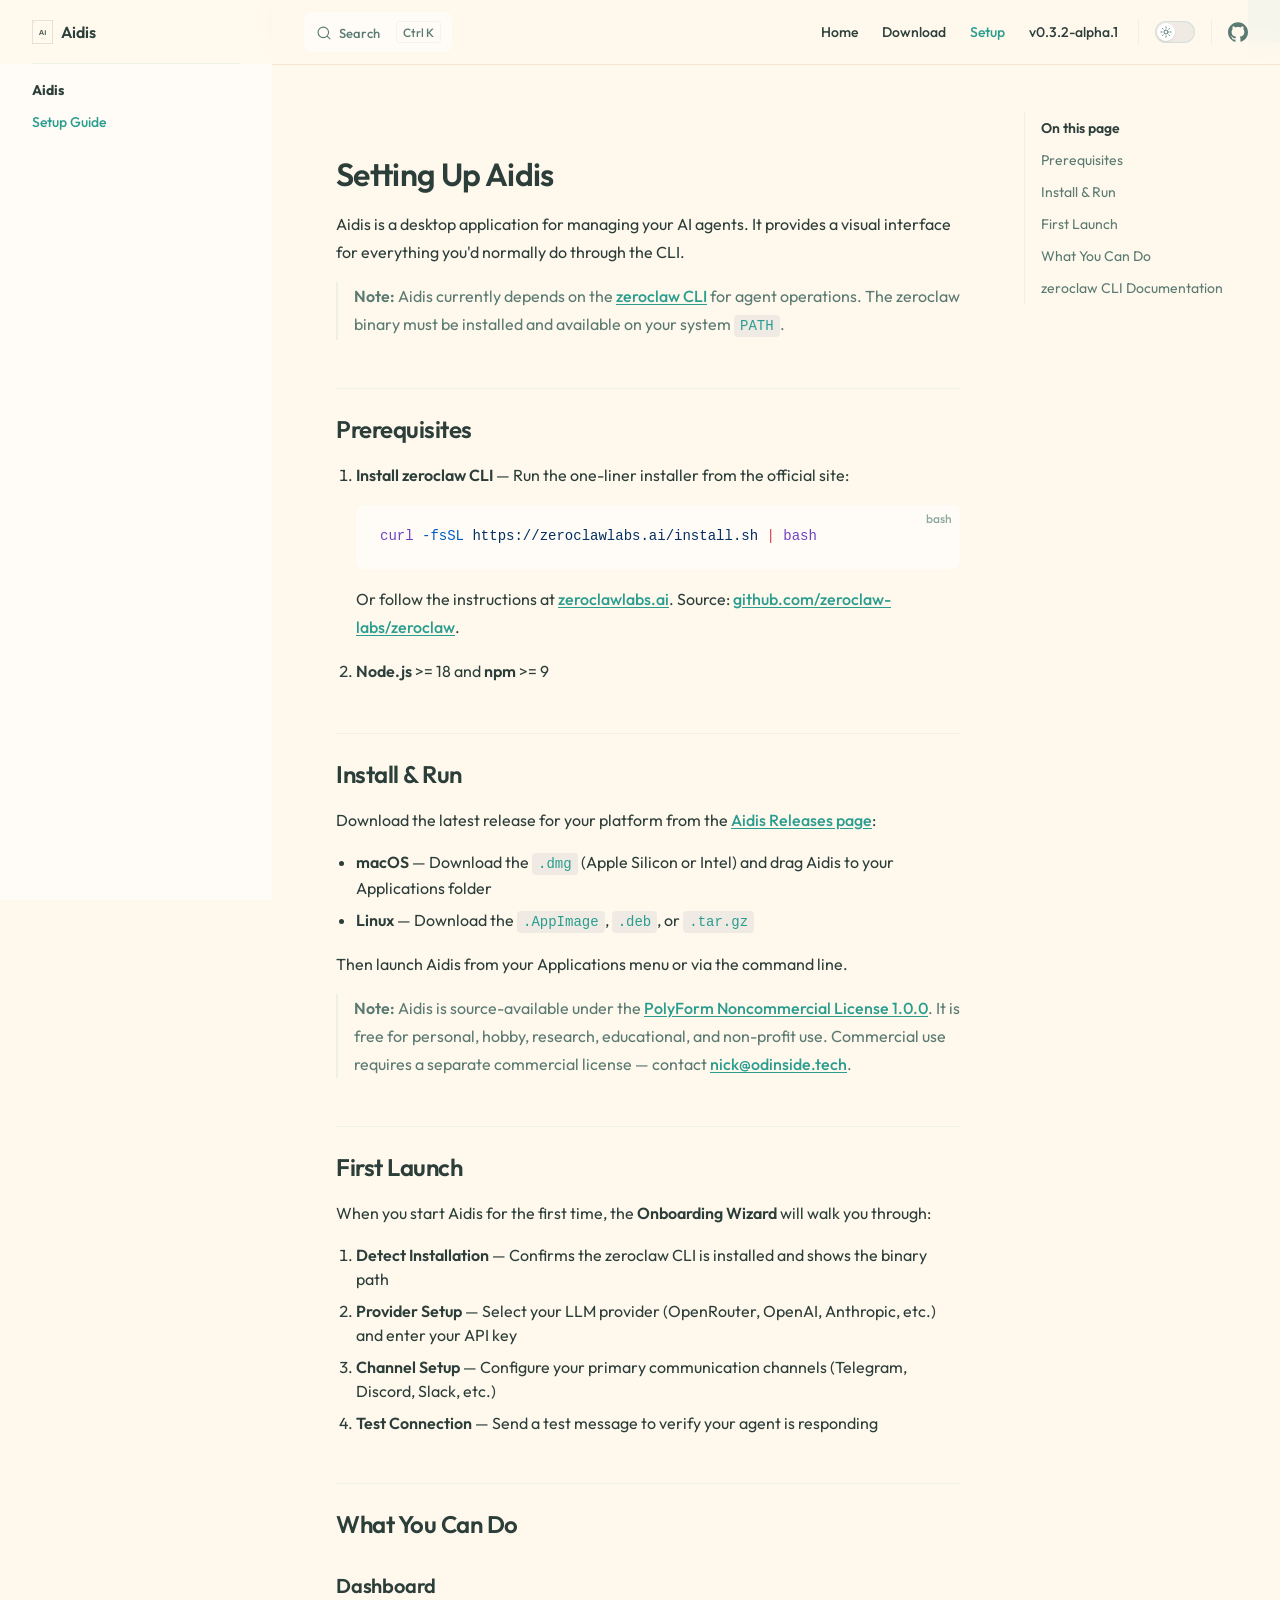
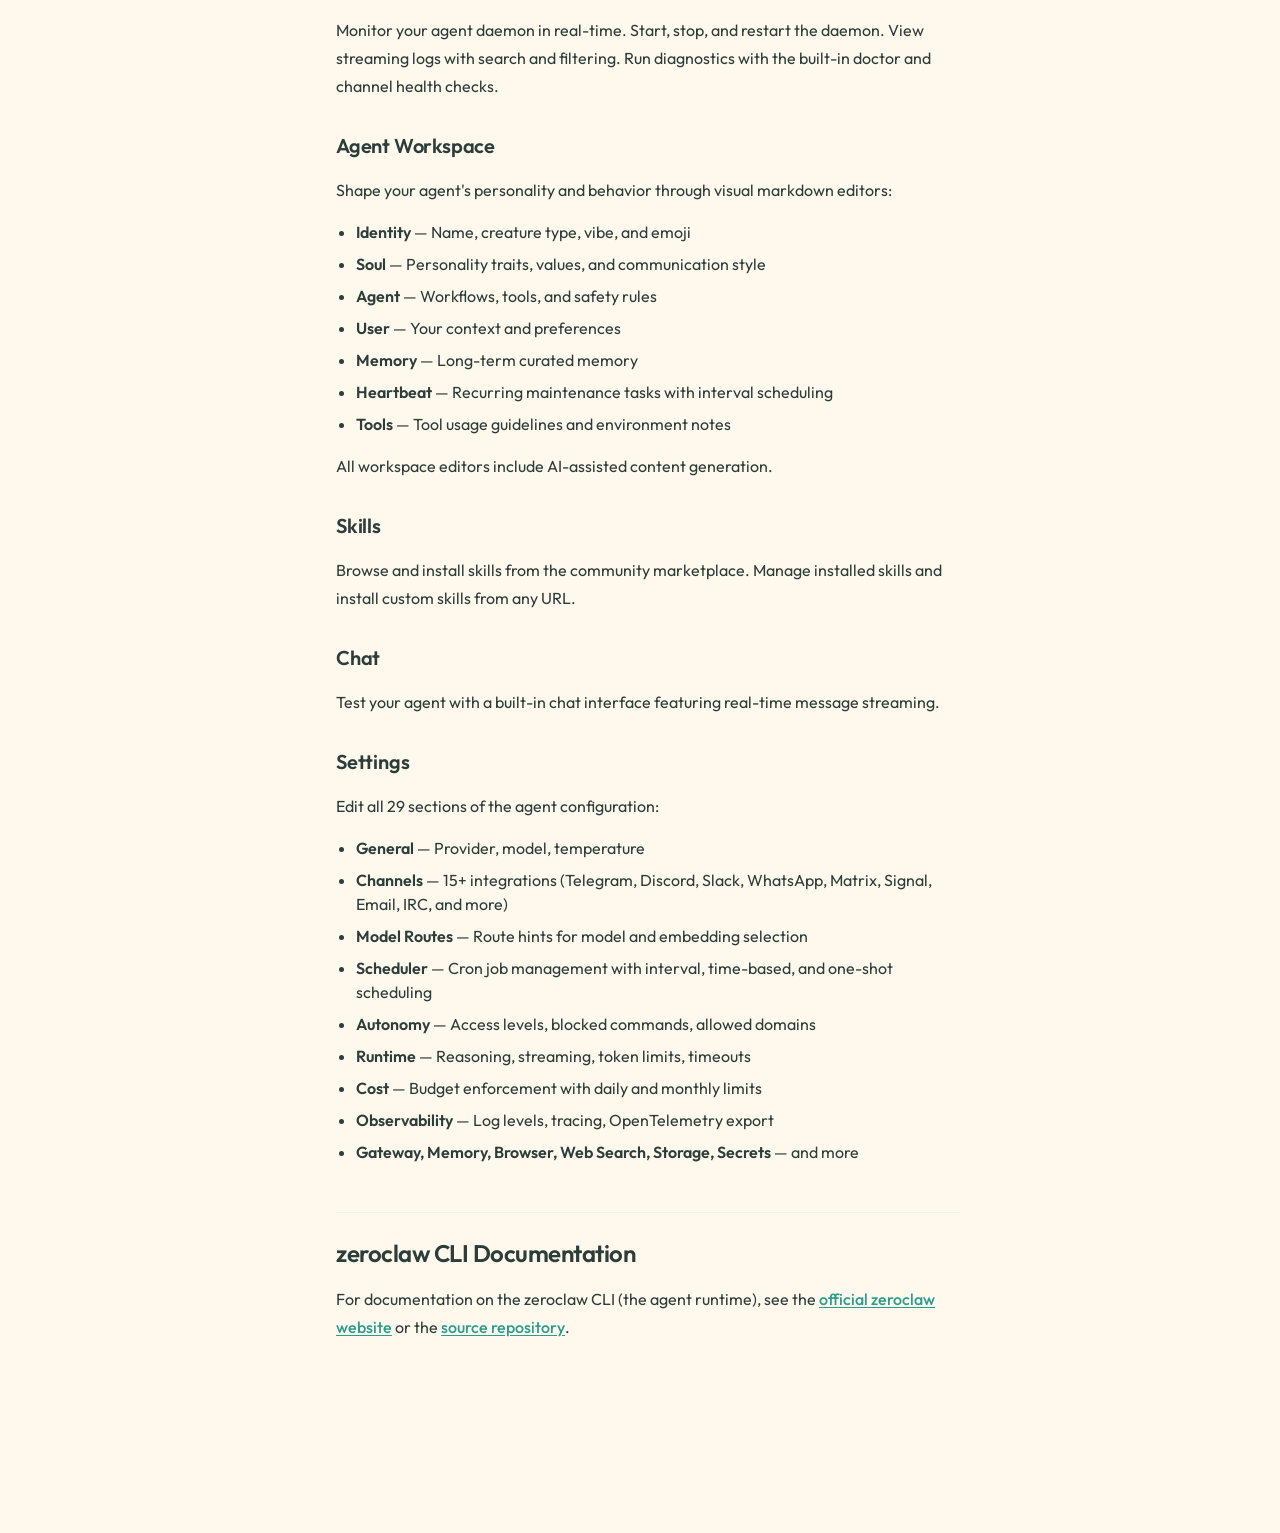
==== commit 0f9444f7: "deploy: nicholasbester/aidis@7b473d06ffec8a8e7fc5285b0a24d8da11026f38" ====
--- a/setup/index.html
+++ b/setup/index.html
@@ -9,11 +9,11 @@
     <link rel="preload stylesheet" href="/assets/style.gT86ceZ2.css" as="style">
     <link rel="preload stylesheet" href="/vp-icons.css" as="style">
     
-    <script type="module" src="/assets/app._Jbfrp6I.js"></script>
+    <script type="module" src="/assets/app.D6EizWH5.js"></script>
     <link rel="preload" href="/assets/inter-roman-latin.Di8DUHzh.woff2" as="font" type="font/woff2" crossorigin="">
-    <link rel="modulepreload" href="/assets/chunks/theme.Ds9Usdxf.js">
+    <link rel="modulepreload" href="/assets/chunks/theme.Bz1cJRR3.js">
     <link rel="modulepreload" href="/assets/chunks/framework.ePeAWSvT.js">
-    <link rel="modulepreload" href="/assets/setup_index.md.BGPUHaln.lean.js">
+    <link rel="modulepreload" href="/assets/setup_index.md.DX5EZu4N.lean.js">
     <link rel="icon" type="image/png" href="/aidis-logo.png">
     <script async src="https://www.googletagmanager.com/gtag/js?id=G-28WBVK7QYB"></script>
     <script>window.dataLayer=window.dataLayer||[];function gtag(){dataLayer.push(arguments)}gtag("js",new Date),gtag("config","G-28WBVK7QYB");</script>
@@ -21,8 +21,8 @@
     <script id="check-mac-os">document.documentElement.classList.toggle("mac",/Mac|iPhone|iPod|iPad/i.test(navigator.platform));</script>
   </head>
   <body>
-    <div id="app"><div class="Layout" data-v-5d98c3a5><!--[--><!----><!--]--><!--[--><span tabindex="-1" data-v-0b0ada53></span><a href="#VPContent" class="VPSkipLink visually-hidden" data-v-0b0ada53>Skip to content</a><!--]--><!----><header class="VPNav" data-v-5d98c3a5 data-v-ae24b3ad><div class="VPNavBar" data-v-ae24b3ad data-v-6aa21345><div class="wrapper" data-v-6aa21345><div class="container" data-v-6aa21345><div class="title" data-v-6aa21345><div class="VPNavBarTitle has-sidebar" data-v-6aa21345 data-v-1168a8e4><a class="title" href="/" data-v-1168a8e4><!--[--><!--]--><!--[--><!--[--><!--[--><img class="VPImage dark logo" src="/aidis-logo-dark.svg" alt data-v-8426fc1a><!--]--><!--[--><img class="VPImage light logo" src="/aidis-logo.svg" alt data-v-8426fc1a><!--]--><!--]--><!--]--><span data-v-1168a8e4>Aidis</span><!--[--><!--]--></a></div></div><div class="content" data-v-6aa21345><div class="content-body" data-v-6aa21345><!--[--><!--]--><div class="VPNavBarSearch search" data-v-6aa21345><!--[--><!----><div id="local-search"><button type="button" class="DocSearch DocSearch-Button" aria-label="Search"><span class="DocSearch-Button-Container"><span class="vp-icon DocSearch-Search-Icon"></span><span class="DocSearch-Button-Placeholder">Search</span></span><span class="DocSearch-Button-Keys"><kbd class="DocSearch-Button-Key"></kbd><kbd class="DocSearch-Button-Key">K</kbd></span></button></div><!--]--></div><nav aria-labelledby="main-nav-aria-label" class="VPNavBarMenu menu" data-v-6aa21345 data-v-dc692963><span id="main-nav-aria-label" class="visually-hidden" data-v-dc692963> Main Navigation </span><!--[--><!--[--><a class="VPLink link VPNavBarMenuLink" href="/" tabindex="0" data-v-dc692963 data-v-e56f3d57><!--[--><span data-v-e56f3d57>Home</span><!--]--></a><!--]--><!--[--><a class="VPLink link VPNavBarMenuLink" href="/download.html" tabindex="0" data-v-dc692963 data-v-e56f3d57><!--[--><span data-v-e56f3d57>Download</span><!--]--></a><!--]--><!--[--><a class="VPLink link VPNavBarMenuLink active" href="/setup/" tabindex="0" data-v-dc692963 data-v-e56f3d57><!--[--><span data-v-e56f3d57>Setup</span><!--]--></a><!--]--><!--[--><a class="VPLink link VPNavBarMenuLink" href="/changelog.html" tabindex="0" data-v-dc692963 data-v-e56f3d57><!--[--><span data-v-e56f3d57>v0.3.2-alpha.1</span><!--]--></a><!--]--><!--]--></nav><!----><div class="VPNavBarAppearance appearance" data-v-6aa21345 data-v-6c893767><button class="VPSwitch VPSwitchAppearance" type="button" role="switch" title aria-checked="false" data-v-6c893767 data-v-5337faa4 data-v-1d5665e3><span class="check" data-v-1d5665e3><span class="icon" data-v-1d5665e3><!--[--><span class="vpi-sun sun" data-v-5337faa4></span><span class="vpi-moon moon" data-v-5337faa4></span><!--]--></span></span></button></div><div class="VPSocialLinks VPNavBarSocialLinks social-links" data-v-6aa21345 data-v-0394ad82 data-v-7bc22406><!--[--><a class="VPSocialLink no-icon" href="https://github.com/nicholasbester/aidis-releases" aria-label="github" target="_blank" rel="noopener" data-v-7bc22406 data-v-bd121fe5><span class="vpi-social-github"></span></a><!--]--></div><div class="VPFlyout VPNavBarExtra extra" data-v-6aa21345 data-v-bb2aa2f0 data-v-cf11d7a2><button type="button" class="button" aria-haspopup="true" aria-expanded="false" aria-label="extra navigation" data-v-cf11d7a2><span class="vpi-more-horizontal icon" data-v-cf11d7a2></span></button><div class="menu" data-v-cf11d7a2><div class="VPMenu" data-v-cf11d7a2 data-v-b98bc113><!----><!--[--><!--[--><!----><div class="group" data-v-bb2aa2f0><div class="item appearance" data-v-bb2aa2f0><p class="label" data-v-bb2aa2f0>Appearance</p><div class="appearance-action" data-v-bb2aa2f0><button class="VPSwitch VPSwitchAppearance" type="button" role="switch" title aria-checked="false" data-v-bb2aa2f0 data-v-5337faa4 data-v-1d5665e3><span class="check" data-v-1d5665e3><span class="icon" data-v-1d5665e3><!--[--><span class="vpi-sun sun" data-v-5337faa4></span><span class="vpi-moon moon" data-v-5337faa4></span><!--]--></span></span></button></div></div></div><div class="group" data-v-bb2aa2f0><div class="item social-links" data-v-bb2aa2f0><div class="VPSocialLinks social-links-list" data-v-bb2aa2f0 data-v-7bc22406><!--[--><a class="VPSocialLink no-icon" href="https://github.com/nicholasbester/aidis-releases" aria-label="github" target="_blank" rel="noopener" data-v-7bc22406 data-v-bd121fe5><span class="vpi-social-github"></span></a><!--]--></div></div></div><!--]--><!--]--></div></div></div><!--[--><!--]--><button type="button" class="VPNavBarHamburger hamburger" aria-label="mobile navigation" aria-expanded="false" aria-controls="VPNavScreen" data-v-6aa21345 data-v-e5dd9c1c><span class="container" data-v-e5dd9c1c><span class="top" data-v-e5dd9c1c></span><span class="middle" data-v-e5dd9c1c></span><span class="bottom" data-v-e5dd9c1c></span></span></button></div></div></div></div><div class="divider" data-v-6aa21345><div class="divider-line" data-v-6aa21345></div></div></div><!----></header><div class="VPLocalNav has-sidebar empty" data-v-5d98c3a5 data-v-a6f0e41e><div class="container" data-v-a6f0e41e><button class="menu" aria-expanded="false" aria-controls="VPSidebarNav" data-v-a6f0e41e><span class="vpi-align-left menu-icon" data-v-a6f0e41e></span><span class="menu-text" data-v-a6f0e41e>Menu</span></button><div class="VPLocalNavOutlineDropdown" style="--vp-vh:0px;" data-v-a6f0e41e data-v-8a42e2b4><button data-v-8a42e2b4>Return to top</button><!----></div></div></div><aside class="VPSidebar" data-v-5d98c3a5 data-v-319d5ca6><div class="curtain" data-v-319d5ca6></div><nav class="nav" id="VPSidebarNav" aria-labelledby="sidebar-aria-label" tabindex="-1" data-v-319d5ca6><span class="visually-hidden" id="sidebar-aria-label" data-v-319d5ca6> Sidebar Navigation </span><!--[--><!--]--><!--[--><div class="no-transition group" data-v-c40bc020><section class="VPSidebarItem level-0 has-active" data-v-c40bc020 data-v-b3fd67f8><div class="item" role="button" tabindex="0" data-v-b3fd67f8><div class="indicator" data-v-b3fd67f8></div><h2 class="text" data-v-b3fd67f8>Aidis</h2><!----></div><div class="items" data-v-b3fd67f8><!--[--><div class="VPSidebarItem level-1 is-link" data-v-b3fd67f8 data-v-b3fd67f8><div class="item" data-v-b3fd67f8><div class="indicator" data-v-b3fd67f8></div><a class="VPLink link link" href="/setup/" data-v-b3fd67f8><!--[--><p class="text" data-v-b3fd67f8>Setup Guide</p><!--]--></a><!----></div><!----></div><!--]--></div></section></div><!--]--><!--[--><!--]--></nav></aside><div class="VPContent has-sidebar" id="VPContent" data-v-5d98c3a5 data-v-1428d186><div class="VPDoc has-sidebar has-aside" data-v-1428d186 data-v-39a288b8><!--[--><!--]--><div class="container" data-v-39a288b8><div class="aside" data-v-39a288b8><div class="aside-curtain" data-v-39a288b8></div><div class="aside-container" data-v-39a288b8><div class="aside-content" data-v-39a288b8><div class="VPDocAside" data-v-39a288b8 data-v-3f215769><!--[--><!--]--><!--[--><!--]--><nav aria-labelledby="doc-outline-aria-label" class="VPDocAsideOutline" data-v-3f215769 data-v-a5bbad30><div class="content" data-v-a5bbad30><div class="outline-marker" data-v-a5bbad30></div><div aria-level="2" class="outline-title" id="doc-outline-aria-label" role="heading" data-v-a5bbad30>On this page</div><ul class="VPDocOutlineItem root" data-v-a5bbad30 data-v-b933a997><!--[--><!--]--></ul></div></nav><!--[--><!--]--><div class="spacer" data-v-3f215769></div><!--[--><!--]--><!----><!--[--><!--]--><!--[--><!--]--></div></div></div></div><div class="content" data-v-39a288b8><div class="content-container" data-v-39a288b8><!--[--><!--]--><main class="main" data-v-39a288b8><div style="position:relative;" class="vp-doc _setup_" data-v-39a288b8><div><h1 id="setting-up-aidis" tabindex="-1">Setting Up Aidis <a class="header-anchor" href="#setting-up-aidis" aria-label="Permalink to &quot;Setting Up Aidis&quot;">​</a></h1><p>Aidis is a desktop application for managing your AI agents. It provides a visual interface for everything you&#39;d normally do through the CLI.</p><blockquote><p><strong>Note:</strong> Aidis currently depends on the <a href="https://zeroclawlabs.ai" target="_blank" rel="noreferrer">zeroclaw CLI</a> for agent operations. The zeroclaw binary must be installed and available on your system <code>PATH</code>.</p></blockquote><h2 id="prerequisites" tabindex="-1">Prerequisites <a class="header-anchor" href="#prerequisites" aria-label="Permalink to &quot;Prerequisites&quot;">​</a></h2><ol><li><p><strong>Install zeroclaw CLI</strong> — Run the one-liner installer from the official site:</p><div class="language-bash vp-adaptive-theme"><button title="Copy Code" class="copy"></button><span class="lang">bash</span><pre class="shiki shiki-themes github-light github-dark vp-code" tabindex="0"><code><span class="line"><span style="--shiki-light:#6F42C1;--shiki-dark:#B392F0;">curl</span><span style="--shiki-light:#005CC5;--shiki-dark:#79B8FF;"> -fsSL</span><span style="--shiki-light:#032F62;--shiki-dark:#9ECBFF;"> https://zeroclawlabs.ai/install.sh</span><span style="--shiki-light:#D73A49;--shiki-dark:#F97583;"> |</span><span style="--shiki-light:#6F42C1;--shiki-dark:#B392F0;"> bash</span></span></code></pre></div><p>Or follow the instructions at <a href="https://zeroclawlabs.ai" target="_blank" rel="noreferrer">zeroclawlabs.ai</a>. Source: <a href="https://github.com/zeroclaw-labs/zeroclaw" target="_blank" rel="noreferrer">github.com/zeroclaw-labs/zeroclaw</a>.</p></li><li><p><strong>Node.js</strong> &gt;= 18 and <strong>npm</strong> &gt;= 9</p></li></ol><h2 id="install-run" tabindex="-1">Install &amp; Run <a class="header-anchor" href="#install-run" aria-label="Permalink to &quot;Install &amp; Run&quot;">​</a></h2><p>Download the latest release for your platform from the <a href="https://github.com/nicholasbester/aidis-releases/releases/latest" target="_blank" rel="noreferrer">Aidis Releases page</a>:</p><ul><li><strong>macOS</strong> — Download the <code>.dmg</code> (Apple Silicon or Intel) and drag Aidis to your Applications folder</li><li><strong>Linux</strong> — Download the <code>.AppImage</code>, <code>.deb</code>, or <code>.tar.gz</code></li></ul><p>Then launch Aidis from your Applications menu or via the command line.</p><blockquote><p><strong>Note:</strong> Aidis is source-available under the <a href="https://github.com/nicholasbester/aidis-releases/blob/main/LICENSE" target="_blank" rel="noreferrer">PolyForm Noncommercial License 1.0.0</a>. It is free for personal, hobby, research, educational, and non-profit use. Commercial use requires a separate commercial license — contact <a href="mailto:licensing@aidis.ai" target="_blank" rel="noreferrer">licensing@aidis.ai</a>.</p></blockquote><h2 id="first-launch" tabindex="-1">First Launch <a class="header-anchor" href="#first-launch" aria-label="Permalink to &quot;First Launch&quot;">​</a></h2><p>When you start Aidis for the first time, the <strong>Onboarding Wizard</strong> will walk you through:</p><ol><li><strong>Detect Installation</strong> — Confirms the zeroclaw CLI is installed and shows the binary path</li><li><strong>Provider Setup</strong> — Select your LLM provider (OpenRouter, OpenAI, Anthropic, etc.) and enter your API key</li><li><strong>Channel Setup</strong> — Configure your primary communication channels (Telegram, Discord, Slack, etc.)</li><li><strong>Test Connection</strong> — Send a test message to verify your agent is responding</li></ol><h2 id="what-you-can-do" tabindex="-1">What You Can Do <a class="header-anchor" href="#what-you-can-do" aria-label="Permalink to &quot;What You Can Do&quot;">​</a></h2><h3 id="dashboard" tabindex="-1">Dashboard <a class="header-anchor" href="#dashboard" aria-label="Permalink to &quot;Dashboard&quot;">​</a></h3><p>Monitor your agent daemon in real-time. Start, stop, and restart the daemon. View streaming logs with search and filtering. Run diagnostics with the built-in doctor and channel health checks.</p><h3 id="agent-workspace" tabindex="-1">Agent Workspace <a class="header-anchor" href="#agent-workspace" aria-label="Permalink to &quot;Agent Workspace&quot;">​</a></h3><p>Shape your agent&#39;s personality and behavior through visual markdown editors:</p><ul><li><strong>Identity</strong> — Name, creature type, vibe, and emoji</li><li><strong>Soul</strong> — Personality traits, values, and communication style</li><li><strong>Agent</strong> — Workflows, tools, and safety rules</li><li><strong>User</strong> — Your context and preferences</li><li><strong>Memory</strong> — Long-term curated memory</li><li><strong>Heartbeat</strong> — Recurring maintenance tasks with interval scheduling</li><li><strong>Tools</strong> — Tool usage guidelines and environment notes</li></ul><p>All workspace editors include AI-assisted content generation.</p><h3 id="skills" tabindex="-1">Skills <a class="header-anchor" href="#skills" aria-label="Permalink to &quot;Skills&quot;">​</a></h3><p>Browse and install skills from the community marketplace. Manage installed skills and install custom skills from any URL.</p><h3 id="chat" tabindex="-1">Chat <a class="header-anchor" href="#chat" aria-label="Permalink to &quot;Chat&quot;">​</a></h3><p>Test your agent with a built-in chat interface featuring real-time message streaming.</p><h3 id="settings" tabindex="-1">Settings <a class="header-anchor" href="#settings" aria-label="Permalink to &quot;Settings&quot;">​</a></h3><p>Edit all 29 sections of the agent configuration:</p><ul><li><strong>General</strong> — Provider, model, temperature</li><li><strong>Channels</strong> — 15+ integrations (Telegram, Discord, Slack, WhatsApp, Matrix, Signal, Email, IRC, and more)</li><li><strong>Model Routes</strong> — Route hints for model and embedding selection</li><li><strong>Scheduler</strong> — Cron job management with interval, time-based, and one-shot scheduling</li><li><strong>Autonomy</strong> — Access levels, blocked commands, allowed domains</li><li><strong>Runtime</strong> — Reasoning, streaming, token limits, timeouts</li><li><strong>Cost</strong> — Budget enforcement with daily and monthly limits</li><li><strong>Observability</strong> — Log levels, tracing, OpenTelemetry export</li><li><strong>Gateway, Memory, Browser, Web Search, Storage, Secrets</strong> — and more</li></ul><h2 id="zeroclaw-cli-documentation" tabindex="-1">zeroclaw CLI Documentation <a class="header-anchor" href="#zeroclaw-cli-documentation" aria-label="Permalink to &quot;zeroclaw CLI Documentation&quot;">​</a></h2><p>For documentation on the zeroclaw CLI (the agent runtime), see the <a href="https://zeroclawlabs.ai" target="_blank" rel="noreferrer">official zeroclaw website</a> or the <a href="https://github.com/zeroclaw-labs/zeroclaw" target="_blank" rel="noreferrer">source repository</a>.</p></div></div></main><footer class="VPDocFooter" data-v-39a288b8 data-v-e257564d><!--[--><!--]--><!----><!----></footer><!--[--><!--]--></div></div></div><!--[--><!--]--></div></div><footer class="VPFooter has-sidebar" data-v-5d98c3a5 data-v-e315a0ad><div class="container" data-v-e315a0ad><p class="message" data-v-e315a0ad>Free for non-commercial use under the PolyForm Noncommercial License 1.0.0. Commercial licensing available.</p><p class="copyright" data-v-e315a0ad>Copyright © 2026 Nicholas Bester</p></div></footer><!--[--><!--]--></div></div>
-    <script>window.__VP_HASH_MAP__=JSON.parse("{\"changelog.md\":\"CX9uoaoY\",\"download.md\":\"B_jLw6pZ\",\"index.md\":\"BH07lZex\",\"setup_index.md\":\"BGPUHaln\"}");window.__VP_SITE_DATA__=JSON.parse("{\"lang\":\"en-US\",\"dir\":\"ltr\",\"title\":\"Aidis\",\"description\":\"A desktop AI agent management platform\",\"base\":\"/\",\"head\":[],\"router\":{\"prefetchLinks\":true},\"appearance\":true,\"themeConfig\":{\"logo\":{\"light\":\"/aidis-logo.svg\",\"dark\":\"/aidis-logo-dark.svg\"},\"nav\":[{\"text\":\"Home\",\"link\":\"/\"},{\"text\":\"Download\",\"link\":\"/download\"},{\"text\":\"Setup\",\"link\":\"/setup/\"},{\"text\":\"v0.3.2-alpha.1\",\"link\":\"/changelog\"}],\"sidebar\":{\"/setup/\":[{\"text\":\"Aidis\",\"items\":[{\"text\":\"Setup Guide\",\"link\":\"/setup/\"}]}]},\"socialLinks\":[{\"icon\":\"github\",\"link\":\"https://github.com/nicholasbester/aidis-releases\"}],\"search\":{\"provider\":\"local\"},\"footer\":{\"message\":\"Free for non-commercial use under the PolyForm Noncommercial License 1.0.0. Commercial licensing available.\",\"copyright\":\"Copyright © 2026 Nicholas Bester\"}},\"locales\":{},\"scrollOffset\":134,\"cleanUrls\":false}");</script>
+    <div id="app"><div class="Layout" data-v-5d98c3a5><!--[--><!----><!--]--><!--[--><span tabindex="-1" data-v-0b0ada53></span><a href="#VPContent" class="VPSkipLink visually-hidden" data-v-0b0ada53>Skip to content</a><!--]--><!----><header class="VPNav" data-v-5d98c3a5 data-v-ae24b3ad><div class="VPNavBar" data-v-ae24b3ad data-v-6aa21345><div class="wrapper" data-v-6aa21345><div class="container" data-v-6aa21345><div class="title" data-v-6aa21345><div class="VPNavBarTitle has-sidebar" data-v-6aa21345 data-v-1168a8e4><a class="title" href="/" data-v-1168a8e4><!--[--><!--]--><!--[--><!--[--><!--[--><img class="VPImage dark logo" src="/aidis-logo-dark.svg" alt data-v-8426fc1a><!--]--><!--[--><img class="VPImage light logo" src="/aidis-logo.svg" alt data-v-8426fc1a><!--]--><!--]--><!--]--><span data-v-1168a8e4>Aidis</span><!--[--><!--]--></a></div></div><div class="content" data-v-6aa21345><div class="content-body" data-v-6aa21345><!--[--><!--]--><div class="VPNavBarSearch search" data-v-6aa21345><!--[--><!----><div id="local-search"><button type="button" class="DocSearch DocSearch-Button" aria-label="Search"><span class="DocSearch-Button-Container"><span class="vp-icon DocSearch-Search-Icon"></span><span class="DocSearch-Button-Placeholder">Search</span></span><span class="DocSearch-Button-Keys"><kbd class="DocSearch-Button-Key"></kbd><kbd class="DocSearch-Button-Key">K</kbd></span></button></div><!--]--></div><nav aria-labelledby="main-nav-aria-label" class="VPNavBarMenu menu" data-v-6aa21345 data-v-dc692963><span id="main-nav-aria-label" class="visually-hidden" data-v-dc692963> Main Navigation </span><!--[--><!--[--><a class="VPLink link VPNavBarMenuLink" href="/" tabindex="0" data-v-dc692963 data-v-e56f3d57><!--[--><span data-v-e56f3d57>Home</span><!--]--></a><!--]--><!--[--><a class="VPLink link VPNavBarMenuLink" href="/download.html" tabindex="0" data-v-dc692963 data-v-e56f3d57><!--[--><span data-v-e56f3d57>Download</span><!--]--></a><!--]--><!--[--><a class="VPLink link VPNavBarMenuLink active" href="/setup/" tabindex="0" data-v-dc692963 data-v-e56f3d57><!--[--><span data-v-e56f3d57>Setup</span><!--]--></a><!--]--><!--[--><a class="VPLink link VPNavBarMenuLink" href="/changelog.html" tabindex="0" data-v-dc692963 data-v-e56f3d57><!--[--><span data-v-e56f3d57>v0.3.2-alpha.1</span><!--]--></a><!--]--><!--]--></nav><!----><div class="VPNavBarAppearance appearance" data-v-6aa21345 data-v-6c893767><button class="VPSwitch VPSwitchAppearance" type="button" role="switch" title aria-checked="false" data-v-6c893767 data-v-5337faa4 data-v-1d5665e3><span class="check" data-v-1d5665e3><span class="icon" data-v-1d5665e3><!--[--><span class="vpi-sun sun" data-v-5337faa4></span><span class="vpi-moon moon" data-v-5337faa4></span><!--]--></span></span></button></div><div class="VPSocialLinks VPNavBarSocialLinks social-links" data-v-6aa21345 data-v-0394ad82 data-v-7bc22406><!--[--><a class="VPSocialLink no-icon" href="https://github.com/nicholasbester/aidis-releases" aria-label="github" target="_blank" rel="noopener" data-v-7bc22406 data-v-bd121fe5><span class="vpi-social-github"></span></a><!--]--></div><div class="VPFlyout VPNavBarExtra extra" data-v-6aa21345 data-v-bb2aa2f0 data-v-cf11d7a2><button type="button" class="button" aria-haspopup="true" aria-expanded="false" aria-label="extra navigation" data-v-cf11d7a2><span class="vpi-more-horizontal icon" data-v-cf11d7a2></span></button><div class="menu" data-v-cf11d7a2><div class="VPMenu" data-v-cf11d7a2 data-v-b98bc113><!----><!--[--><!--[--><!----><div class="group" data-v-bb2aa2f0><div class="item appearance" data-v-bb2aa2f0><p class="label" data-v-bb2aa2f0>Appearance</p><div class="appearance-action" data-v-bb2aa2f0><button class="VPSwitch VPSwitchAppearance" type="button" role="switch" title aria-checked="false" data-v-bb2aa2f0 data-v-5337faa4 data-v-1d5665e3><span class="check" data-v-1d5665e3><span class="icon" data-v-1d5665e3><!--[--><span class="vpi-sun sun" data-v-5337faa4></span><span class="vpi-moon moon" data-v-5337faa4></span><!--]--></span></span></button></div></div></div><div class="group" data-v-bb2aa2f0><div class="item social-links" data-v-bb2aa2f0><div class="VPSocialLinks social-links-list" data-v-bb2aa2f0 data-v-7bc22406><!--[--><a class="VPSocialLink no-icon" href="https://github.com/nicholasbester/aidis-releases" aria-label="github" target="_blank" rel="noopener" data-v-7bc22406 data-v-bd121fe5><span class="vpi-social-github"></span></a><!--]--></div></div></div><!--]--><!--]--></div></div></div><!--[--><!--]--><button type="button" class="VPNavBarHamburger hamburger" aria-label="mobile navigation" aria-expanded="false" aria-controls="VPNavScreen" data-v-6aa21345 data-v-e5dd9c1c><span class="container" data-v-e5dd9c1c><span class="top" data-v-e5dd9c1c></span><span class="middle" data-v-e5dd9c1c></span><span class="bottom" data-v-e5dd9c1c></span></span></button></div></div></div></div><div class="divider" data-v-6aa21345><div class="divider-line" data-v-6aa21345></div></div></div><!----></header><div class="VPLocalNav has-sidebar empty" data-v-5d98c3a5 data-v-a6f0e41e><div class="container" data-v-a6f0e41e><button class="menu" aria-expanded="false" aria-controls="VPSidebarNav" data-v-a6f0e41e><span class="vpi-align-left menu-icon" data-v-a6f0e41e></span><span class="menu-text" data-v-a6f0e41e>Menu</span></button><div class="VPLocalNavOutlineDropdown" style="--vp-vh:0px;" data-v-a6f0e41e data-v-8a42e2b4><button data-v-8a42e2b4>Return to top</button><!----></div></div></div><aside class="VPSidebar" data-v-5d98c3a5 data-v-319d5ca6><div class="curtain" data-v-319d5ca6></div><nav class="nav" id="VPSidebarNav" aria-labelledby="sidebar-aria-label" tabindex="-1" data-v-319d5ca6><span class="visually-hidden" id="sidebar-aria-label" data-v-319d5ca6> Sidebar Navigation </span><!--[--><!--]--><!--[--><div class="no-transition group" data-v-c40bc020><section class="VPSidebarItem level-0 has-active" data-v-c40bc020 data-v-b3fd67f8><div class="item" role="button" tabindex="0" data-v-b3fd67f8><div class="indicator" data-v-b3fd67f8></div><h2 class="text" data-v-b3fd67f8>Aidis</h2><!----></div><div class="items" data-v-b3fd67f8><!--[--><div class="VPSidebarItem level-1 is-link" data-v-b3fd67f8 data-v-b3fd67f8><div class="item" data-v-b3fd67f8><div class="indicator" data-v-b3fd67f8></div><a class="VPLink link link" href="/setup/" data-v-b3fd67f8><!--[--><p class="text" data-v-b3fd67f8>Setup Guide</p><!--]--></a><!----></div><!----></div><!--]--></div></section></div><!--]--><!--[--><!--]--></nav></aside><div class="VPContent has-sidebar" id="VPContent" data-v-5d98c3a5 data-v-1428d186><div class="VPDoc has-sidebar has-aside" data-v-1428d186 data-v-39a288b8><!--[--><!--]--><div class="container" data-v-39a288b8><div class="aside" data-v-39a288b8><div class="aside-curtain" data-v-39a288b8></div><div class="aside-container" data-v-39a288b8><div class="aside-content" data-v-39a288b8><div class="VPDocAside" data-v-39a288b8 data-v-3f215769><!--[--><!--]--><!--[--><!--]--><nav aria-labelledby="doc-outline-aria-label" class="VPDocAsideOutline" data-v-3f215769 data-v-a5bbad30><div class="content" data-v-a5bbad30><div class="outline-marker" data-v-a5bbad30></div><div aria-level="2" class="outline-title" id="doc-outline-aria-label" role="heading" data-v-a5bbad30>On this page</div><ul class="VPDocOutlineItem root" data-v-a5bbad30 data-v-b933a997><!--[--><!--]--></ul></div></nav><!--[--><!--]--><div class="spacer" data-v-3f215769></div><!--[--><!--]--><!----><!--[--><!--]--><!--[--><!--]--></div></div></div></div><div class="content" data-v-39a288b8><div class="content-container" data-v-39a288b8><!--[--><!--]--><main class="main" data-v-39a288b8><div style="position:relative;" class="vp-doc _setup_" data-v-39a288b8><div><h1 id="setting-up-aidis" tabindex="-1">Setting Up Aidis <a class="header-anchor" href="#setting-up-aidis" aria-label="Permalink to &quot;Setting Up Aidis&quot;">​</a></h1><p>Aidis is a desktop application for managing your AI agents. It provides a visual interface for everything you&#39;d normally do through the CLI.</p><blockquote><p><strong>Note:</strong> Aidis currently depends on the <a href="https://zeroclawlabs.ai" target="_blank" rel="noreferrer">zeroclaw CLI</a> for agent operations. The zeroclaw binary must be installed and available on your system <code>PATH</code>.</p></blockquote><h2 id="prerequisites" tabindex="-1">Prerequisites <a class="header-anchor" href="#prerequisites" aria-label="Permalink to &quot;Prerequisites&quot;">​</a></h2><ol><li><p><strong>Install zeroclaw CLI</strong> — Run the one-liner installer from the official site:</p><div class="language-bash vp-adaptive-theme"><button title="Copy Code" class="copy"></button><span class="lang">bash</span><pre class="shiki shiki-themes github-light github-dark vp-code" tabindex="0"><code><span class="line"><span style="--shiki-light:#6F42C1;--shiki-dark:#B392F0;">curl</span><span style="--shiki-light:#005CC5;--shiki-dark:#79B8FF;"> -fsSL</span><span style="--shiki-light:#032F62;--shiki-dark:#9ECBFF;"> https://zeroclawlabs.ai/install.sh</span><span style="--shiki-light:#D73A49;--shiki-dark:#F97583;"> |</span><span style="--shiki-light:#6F42C1;--shiki-dark:#B392F0;"> bash</span></span></code></pre></div><p>Or follow the instructions at <a href="https://zeroclawlabs.ai" target="_blank" rel="noreferrer">zeroclawlabs.ai</a>. Source: <a href="https://github.com/zeroclaw-labs/zeroclaw" target="_blank" rel="noreferrer">github.com/zeroclaw-labs/zeroclaw</a>.</p></li><li><p><strong>Node.js</strong> &gt;= 18 and <strong>npm</strong> &gt;= 9</p></li></ol><h2 id="install-run" tabindex="-1">Install &amp; Run <a class="header-anchor" href="#install-run" aria-label="Permalink to &quot;Install &amp; Run&quot;">​</a></h2><p>Download the latest release for your platform from the <a href="https://github.com/nicholasbester/aidis-releases/releases/latest" target="_blank" rel="noreferrer">Aidis Releases page</a>:</p><ul><li><strong>macOS</strong> — Download the <code>.dmg</code> (Apple Silicon or Intel) and drag Aidis to your Applications folder</li><li><strong>Linux</strong> — Download the <code>.AppImage</code>, <code>.deb</code>, or <code>.tar.gz</code></li></ul><p>Then launch Aidis from your Applications menu or via the command line.</p><blockquote><p><strong>Note:</strong> Aidis is source-available under the <a href="https://github.com/nicholasbester/aidis-releases/blob/main/LICENSE" target="_blank" rel="noreferrer">PolyForm Noncommercial License 1.0.0</a>. It is free for personal, hobby, research, educational, and non-profit use. Commercial use requires a separate commercial license — contact <a href="mailto:nick@odinside.tech" target="_blank" rel="noreferrer">nick@odinside.tech</a>.</p></blockquote><h2 id="first-launch" tabindex="-1">First Launch <a class="header-anchor" href="#first-launch" aria-label="Permalink to &quot;First Launch&quot;">​</a></h2><p>When you start Aidis for the first time, the <strong>Onboarding Wizard</strong> will walk you through:</p><ol><li><strong>Detect Installation</strong> — Confirms the zeroclaw CLI is installed and shows the binary path</li><li><strong>Provider Setup</strong> — Select your LLM provider (OpenRouter, OpenAI, Anthropic, etc.) and enter your API key</li><li><strong>Channel Setup</strong> — Configure your primary communication channels (Telegram, Discord, Slack, etc.)</li><li><strong>Test Connection</strong> — Send a test message to verify your agent is responding</li></ol><h2 id="what-you-can-do" tabindex="-1">What You Can Do <a class="header-anchor" href="#what-you-can-do" aria-label="Permalink to &quot;What You Can Do&quot;">​</a></h2><h3 id="dashboard" tabindex="-1">Dashboard <a class="header-anchor" href="#dashboard" aria-label="Permalink to &quot;Dashboard&quot;">​</a></h3><p>Monitor your agent daemon in real-time. Start, stop, and restart the daemon. View streaming logs with search and filtering. Run diagnostics with the built-in doctor and channel health checks.</p><h3 id="agent-workspace" tabindex="-1">Agent Workspace <a class="header-anchor" href="#agent-workspace" aria-label="Permalink to &quot;Agent Workspace&quot;">​</a></h3><p>Shape your agent&#39;s personality and behavior through visual markdown editors:</p><ul><li><strong>Identity</strong> — Name, creature type, vibe, and emoji</li><li><strong>Soul</strong> — Personality traits, values, and communication style</li><li><strong>Agent</strong> — Workflows, tools, and safety rules</li><li><strong>User</strong> — Your context and preferences</li><li><strong>Memory</strong> — Long-term curated memory</li><li><strong>Heartbeat</strong> — Recurring maintenance tasks with interval scheduling</li><li><strong>Tools</strong> — Tool usage guidelines and environment notes</li></ul><p>All workspace editors include AI-assisted content generation.</p><h3 id="skills" tabindex="-1">Skills <a class="header-anchor" href="#skills" aria-label="Permalink to &quot;Skills&quot;">​</a></h3><p>Browse and install skills from the community marketplace. Manage installed skills and install custom skills from any URL.</p><h3 id="chat" tabindex="-1">Chat <a class="header-anchor" href="#chat" aria-label="Permalink to &quot;Chat&quot;">​</a></h3><p>Test your agent with a built-in chat interface featuring real-time message streaming.</p><h3 id="settings" tabindex="-1">Settings <a class="header-anchor" href="#settings" aria-label="Permalink to &quot;Settings&quot;">​</a></h3><p>Edit all 29 sections of the agent configuration:</p><ul><li><strong>General</strong> — Provider, model, temperature</li><li><strong>Channels</strong> — 15+ integrations (Telegram, Discord, Slack, WhatsApp, Matrix, Signal, Email, IRC, and more)</li><li><strong>Model Routes</strong> — Route hints for model and embedding selection</li><li><strong>Scheduler</strong> — Cron job management with interval, time-based, and one-shot scheduling</li><li><strong>Autonomy</strong> — Access levels, blocked commands, allowed domains</li><li><strong>Runtime</strong> — Reasoning, streaming, token limits, timeouts</li><li><strong>Cost</strong> — Budget enforcement with daily and monthly limits</li><li><strong>Observability</strong> — Log levels, tracing, OpenTelemetry export</li><li><strong>Gateway, Memory, Browser, Web Search, Storage, Secrets</strong> — and more</li></ul><h2 id="zeroclaw-cli-documentation" tabindex="-1">zeroclaw CLI Documentation <a class="header-anchor" href="#zeroclaw-cli-documentation" aria-label="Permalink to &quot;zeroclaw CLI Documentation&quot;">​</a></h2><p>For documentation on the zeroclaw CLI (the agent runtime), see the <a href="https://zeroclawlabs.ai" target="_blank" rel="noreferrer">official zeroclaw website</a> or the <a href="https://github.com/zeroclaw-labs/zeroclaw" target="_blank" rel="noreferrer">source repository</a>.</p></div></div></main><footer class="VPDocFooter" data-v-39a288b8 data-v-e257564d><!--[--><!--]--><!----><!----></footer><!--[--><!--]--></div></div></div><!--[--><!--]--></div></div><footer class="VPFooter has-sidebar" data-v-5d98c3a5 data-v-e315a0ad><div class="container" data-v-e315a0ad><p class="message" data-v-e315a0ad>Free for non-commercial use under the PolyForm Noncommercial License 1.0.0. Commercial licensing available.</p><p class="copyright" data-v-e315a0ad>Copyright © 2026 Nicholas Bester</p></div></footer><!--[--><!--]--></div></div>
+    <script>window.__VP_HASH_MAP__=JSON.parse("{\"changelog.md\":\"CX9uoaoY\",\"download.md\":\"B_jLw6pZ\",\"index.md\":\"BH07lZex\",\"setup_index.md\":\"DX5EZu4N\"}");window.__VP_SITE_DATA__=JSON.parse("{\"lang\":\"en-US\",\"dir\":\"ltr\",\"title\":\"Aidis\",\"description\":\"A desktop AI agent management platform\",\"base\":\"/\",\"head\":[],\"router\":{\"prefetchLinks\":true},\"appearance\":true,\"themeConfig\":{\"logo\":{\"light\":\"/aidis-logo.svg\",\"dark\":\"/aidis-logo-dark.svg\"},\"nav\":[{\"text\":\"Home\",\"link\":\"/\"},{\"text\":\"Download\",\"link\":\"/download\"},{\"text\":\"Setup\",\"link\":\"/setup/\"},{\"text\":\"v0.3.2-alpha.1\",\"link\":\"/changelog\"}],\"sidebar\":{\"/setup/\":[{\"text\":\"Aidis\",\"items\":[{\"text\":\"Setup Guide\",\"link\":\"/setup/\"}]}]},\"socialLinks\":[{\"icon\":\"github\",\"link\":\"https://github.com/nicholasbester/aidis-releases\"}],\"search\":{\"provider\":\"local\"},\"footer\":{\"message\":\"Free for non-commercial use under the PolyForm Noncommercial License 1.0.0. Commercial licensing available.\",\"copyright\":\"Copyright © 2026 Nicholas Bester\"}},\"locales\":{},\"scrollOffset\":134,\"cleanUrls\":false}");</script>
     
   </body>
 </html>
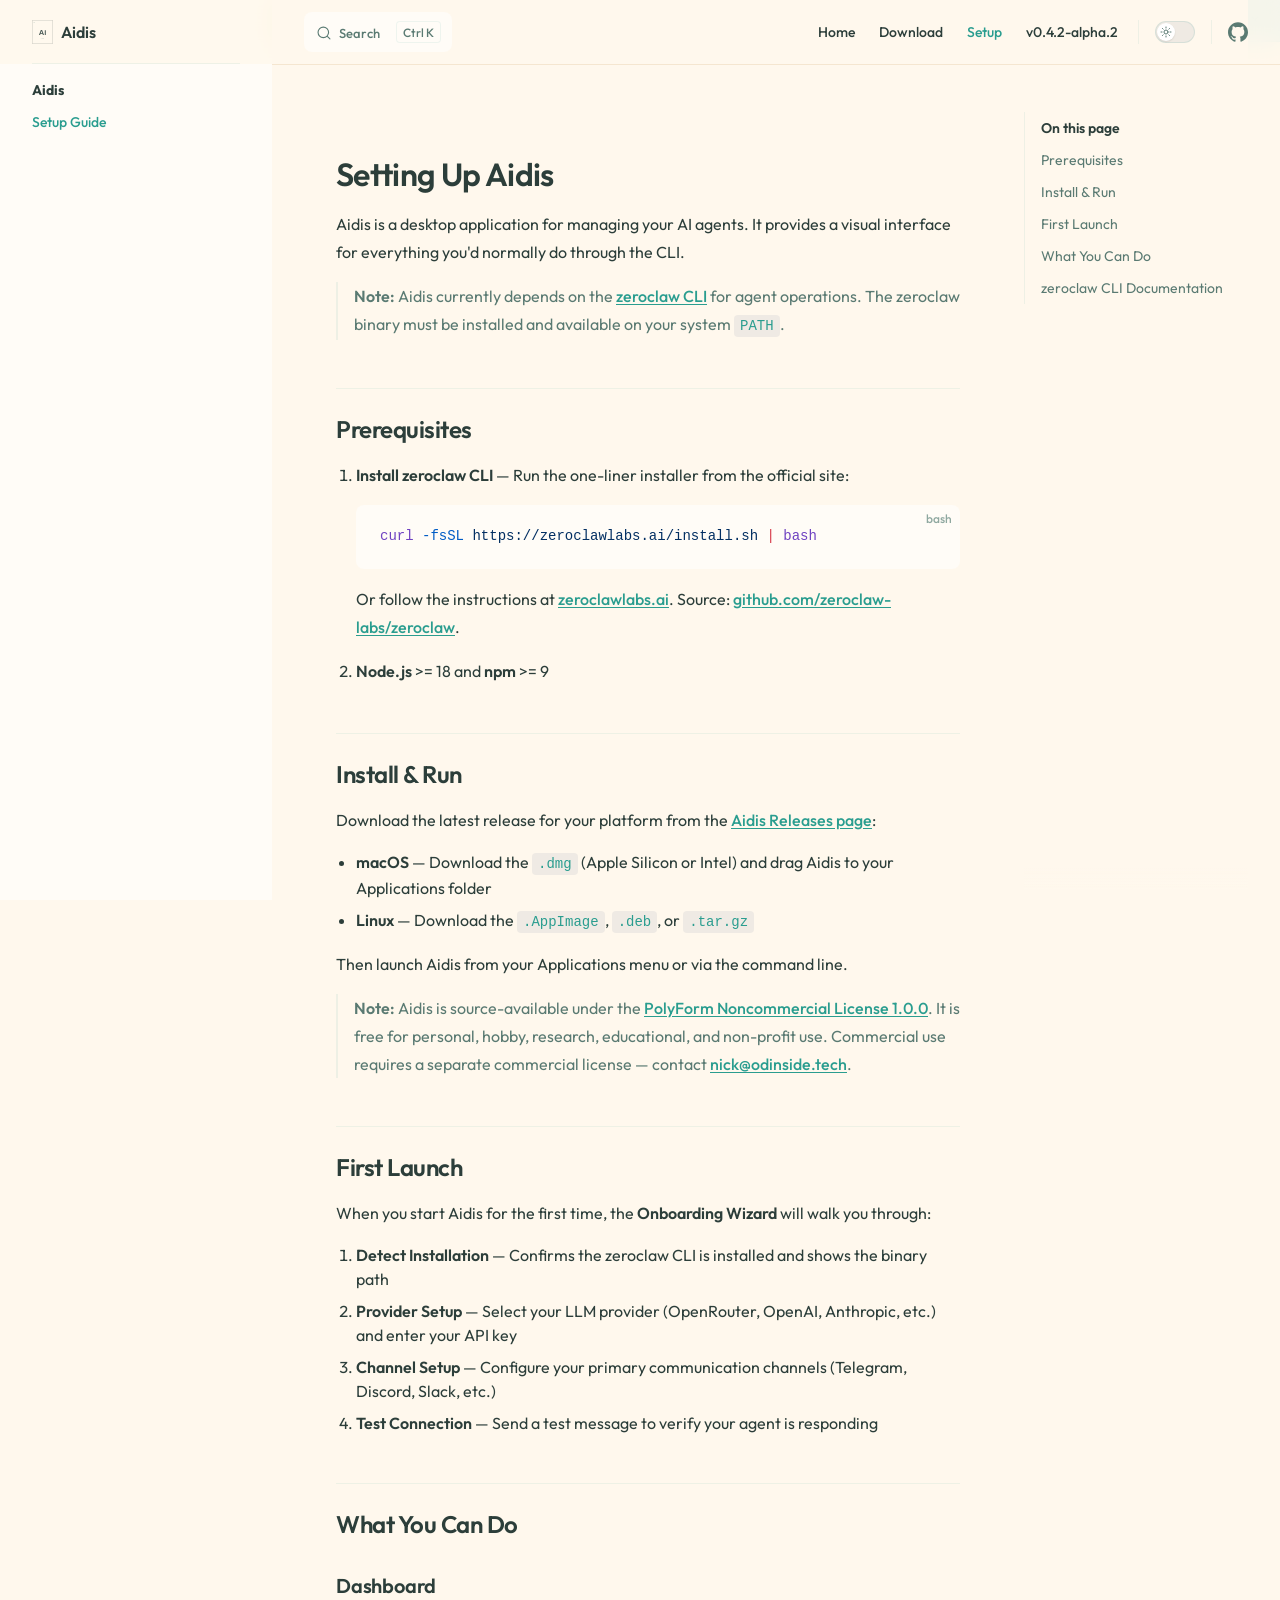
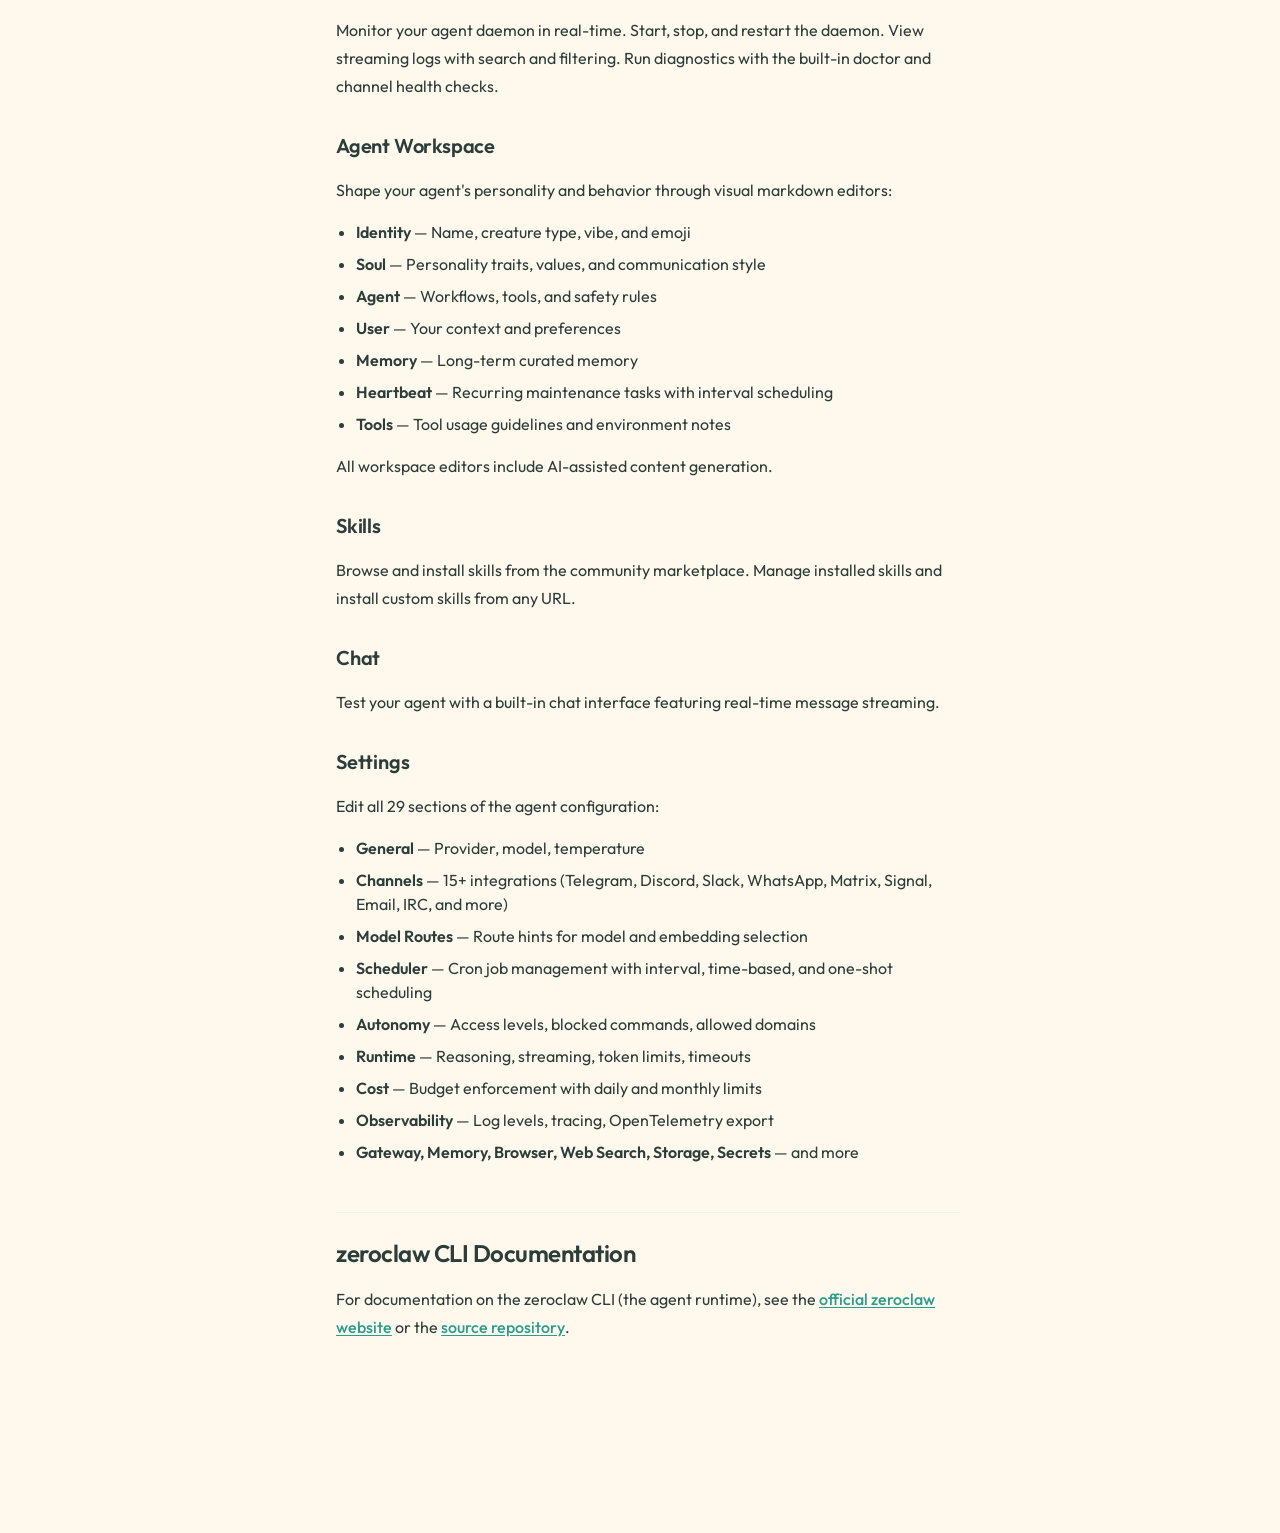
==== commit 2276bfe2: "Deploy site v0.4.2-alpha.2 — 100% schema parity" ====
--- a/setup/index.html
+++ b/setup/index.html
@@ -9,9 +9,9 @@
     <link rel="preload stylesheet" href="/assets/style.gT86ceZ2.css" as="style">
     <link rel="preload stylesheet" href="/vp-icons.css" as="style">
     
-    <script type="module" src="/assets/app.D6EizWH5.js"></script>
+    <script type="module" src="/assets/app.C6afgOms.js"></script>
     <link rel="preload" href="/assets/inter-roman-latin.Di8DUHzh.woff2" as="font" type="font/woff2" crossorigin="">
-    <link rel="modulepreload" href="/assets/chunks/theme.Bz1cJRR3.js">
+    <link rel="modulepreload" href="/assets/chunks/theme.C-KYXGMg.js">
     <link rel="modulepreload" href="/assets/chunks/framework.ePeAWSvT.js">
     <link rel="modulepreload" href="/assets/setup_index.md.DX5EZu4N.lean.js">
     <link rel="icon" type="image/png" href="/aidis-logo.png">
@@ -21,8 +21,8 @@
     <script id="check-mac-os">document.documentElement.classList.toggle("mac",/Mac|iPhone|iPod|iPad/i.test(navigator.platform));</script>
   </head>
   <body>
-    <div id="app"><div class="Layout" data-v-5d98c3a5><!--[--><!----><!--]--><!--[--><span tabindex="-1" data-v-0b0ada53></span><a href="#VPContent" class="VPSkipLink visually-hidden" data-v-0b0ada53>Skip to content</a><!--]--><!----><header class="VPNav" data-v-5d98c3a5 data-v-ae24b3ad><div class="VPNavBar" data-v-ae24b3ad data-v-6aa21345><div class="wrapper" data-v-6aa21345><div class="container" data-v-6aa21345><div class="title" data-v-6aa21345><div class="VPNavBarTitle has-sidebar" data-v-6aa21345 data-v-1168a8e4><a class="title" href="/" data-v-1168a8e4><!--[--><!--]--><!--[--><!--[--><!--[--><img class="VPImage dark logo" src="/aidis-logo-dark.svg" alt data-v-8426fc1a><!--]--><!--[--><img class="VPImage light logo" src="/aidis-logo.svg" alt data-v-8426fc1a><!--]--><!--]--><!--]--><span data-v-1168a8e4>Aidis</span><!--[--><!--]--></a></div></div><div class="content" data-v-6aa21345><div class="content-body" data-v-6aa21345><!--[--><!--]--><div class="VPNavBarSearch search" data-v-6aa21345><!--[--><!----><div id="local-search"><button type="button" class="DocSearch DocSearch-Button" aria-label="Search"><span class="DocSearch-Button-Container"><span class="vp-icon DocSearch-Search-Icon"></span><span class="DocSearch-Button-Placeholder">Search</span></span><span class="DocSearch-Button-Keys"><kbd class="DocSearch-Button-Key"></kbd><kbd class="DocSearch-Button-Key">K</kbd></span></button></div><!--]--></div><nav aria-labelledby="main-nav-aria-label" class="VPNavBarMenu menu" data-v-6aa21345 data-v-dc692963><span id="main-nav-aria-label" class="visually-hidden" data-v-dc692963> Main Navigation </span><!--[--><!--[--><a class="VPLink link VPNavBarMenuLink" href="/" tabindex="0" data-v-dc692963 data-v-e56f3d57><!--[--><span data-v-e56f3d57>Home</span><!--]--></a><!--]--><!--[--><a class="VPLink link VPNavBarMenuLink" href="/download.html" tabindex="0" data-v-dc692963 data-v-e56f3d57><!--[--><span data-v-e56f3d57>Download</span><!--]--></a><!--]--><!--[--><a class="VPLink link VPNavBarMenuLink active" href="/setup/" tabindex="0" data-v-dc692963 data-v-e56f3d57><!--[--><span data-v-e56f3d57>Setup</span><!--]--></a><!--]--><!--[--><a class="VPLink link VPNavBarMenuLink" href="/changelog.html" tabindex="0" data-v-dc692963 data-v-e56f3d57><!--[--><span data-v-e56f3d57>v0.3.2-alpha.1</span><!--]--></a><!--]--><!--]--></nav><!----><div class="VPNavBarAppearance appearance" data-v-6aa21345 data-v-6c893767><button class="VPSwitch VPSwitchAppearance" type="button" role="switch" title aria-checked="false" data-v-6c893767 data-v-5337faa4 data-v-1d5665e3><span class="check" data-v-1d5665e3><span class="icon" data-v-1d5665e3><!--[--><span class="vpi-sun sun" data-v-5337faa4></span><span class="vpi-moon moon" data-v-5337faa4></span><!--]--></span></span></button></div><div class="VPSocialLinks VPNavBarSocialLinks social-links" data-v-6aa21345 data-v-0394ad82 data-v-7bc22406><!--[--><a class="VPSocialLink no-icon" href="https://github.com/nicholasbester/aidis-releases" aria-label="github" target="_blank" rel="noopener" data-v-7bc22406 data-v-bd121fe5><span class="vpi-social-github"></span></a><!--]--></div><div class="VPFlyout VPNavBarExtra extra" data-v-6aa21345 data-v-bb2aa2f0 data-v-cf11d7a2><button type="button" class="button" aria-haspopup="true" aria-expanded="false" aria-label="extra navigation" data-v-cf11d7a2><span class="vpi-more-horizontal icon" data-v-cf11d7a2></span></button><div class="menu" data-v-cf11d7a2><div class="VPMenu" data-v-cf11d7a2 data-v-b98bc113><!----><!--[--><!--[--><!----><div class="group" data-v-bb2aa2f0><div class="item appearance" data-v-bb2aa2f0><p class="label" data-v-bb2aa2f0>Appearance</p><div class="appearance-action" data-v-bb2aa2f0><button class="VPSwitch VPSwitchAppearance" type="button" role="switch" title aria-checked="false" data-v-bb2aa2f0 data-v-5337faa4 data-v-1d5665e3><span class="check" data-v-1d5665e3><span class="icon" data-v-1d5665e3><!--[--><span class="vpi-sun sun" data-v-5337faa4></span><span class="vpi-moon moon" data-v-5337faa4></span><!--]--></span></span></button></div></div></div><div class="group" data-v-bb2aa2f0><div class="item social-links" data-v-bb2aa2f0><div class="VPSocialLinks social-links-list" data-v-bb2aa2f0 data-v-7bc22406><!--[--><a class="VPSocialLink no-icon" href="https://github.com/nicholasbester/aidis-releases" aria-label="github" target="_blank" rel="noopener" data-v-7bc22406 data-v-bd121fe5><span class="vpi-social-github"></span></a><!--]--></div></div></div><!--]--><!--]--></div></div></div><!--[--><!--]--><button type="button" class="VPNavBarHamburger hamburger" aria-label="mobile navigation" aria-expanded="false" aria-controls="VPNavScreen" data-v-6aa21345 data-v-e5dd9c1c><span class="container" data-v-e5dd9c1c><span class="top" data-v-e5dd9c1c></span><span class="middle" data-v-e5dd9c1c></span><span class="bottom" data-v-e5dd9c1c></span></span></button></div></div></div></div><div class="divider" data-v-6aa21345><div class="divider-line" data-v-6aa21345></div></div></div><!----></header><div class="VPLocalNav has-sidebar empty" data-v-5d98c3a5 data-v-a6f0e41e><div class="container" data-v-a6f0e41e><button class="menu" aria-expanded="false" aria-controls="VPSidebarNav" data-v-a6f0e41e><span class="vpi-align-left menu-icon" data-v-a6f0e41e></span><span class="menu-text" data-v-a6f0e41e>Menu</span></button><div class="VPLocalNavOutlineDropdown" style="--vp-vh:0px;" data-v-a6f0e41e data-v-8a42e2b4><button data-v-8a42e2b4>Return to top</button><!----></div></div></div><aside class="VPSidebar" data-v-5d98c3a5 data-v-319d5ca6><div class="curtain" data-v-319d5ca6></div><nav class="nav" id="VPSidebarNav" aria-labelledby="sidebar-aria-label" tabindex="-1" data-v-319d5ca6><span class="visually-hidden" id="sidebar-aria-label" data-v-319d5ca6> Sidebar Navigation </span><!--[--><!--]--><!--[--><div class="no-transition group" data-v-c40bc020><section class="VPSidebarItem level-0 has-active" data-v-c40bc020 data-v-b3fd67f8><div class="item" role="button" tabindex="0" data-v-b3fd67f8><div class="indicator" data-v-b3fd67f8></div><h2 class="text" data-v-b3fd67f8>Aidis</h2><!----></div><div class="items" data-v-b3fd67f8><!--[--><div class="VPSidebarItem level-1 is-link" data-v-b3fd67f8 data-v-b3fd67f8><div class="item" data-v-b3fd67f8><div class="indicator" data-v-b3fd67f8></div><a class="VPLink link link" href="/setup/" data-v-b3fd67f8><!--[--><p class="text" data-v-b3fd67f8>Setup Guide</p><!--]--></a><!----></div><!----></div><!--]--></div></section></div><!--]--><!--[--><!--]--></nav></aside><div class="VPContent has-sidebar" id="VPContent" data-v-5d98c3a5 data-v-1428d186><div class="VPDoc has-sidebar has-aside" data-v-1428d186 data-v-39a288b8><!--[--><!--]--><div class="container" data-v-39a288b8><div class="aside" data-v-39a288b8><div class="aside-curtain" data-v-39a288b8></div><div class="aside-container" data-v-39a288b8><div class="aside-content" data-v-39a288b8><div class="VPDocAside" data-v-39a288b8 data-v-3f215769><!--[--><!--]--><!--[--><!--]--><nav aria-labelledby="doc-outline-aria-label" class="VPDocAsideOutline" data-v-3f215769 data-v-a5bbad30><div class="content" data-v-a5bbad30><div class="outline-marker" data-v-a5bbad30></div><div aria-level="2" class="outline-title" id="doc-outline-aria-label" role="heading" data-v-a5bbad30>On this page</div><ul class="VPDocOutlineItem root" data-v-a5bbad30 data-v-b933a997><!--[--><!--]--></ul></div></nav><!--[--><!--]--><div class="spacer" data-v-3f215769></div><!--[--><!--]--><!----><!--[--><!--]--><!--[--><!--]--></div></div></div></div><div class="content" data-v-39a288b8><div class="content-container" data-v-39a288b8><!--[--><!--]--><main class="main" data-v-39a288b8><div style="position:relative;" class="vp-doc _setup_" data-v-39a288b8><div><h1 id="setting-up-aidis" tabindex="-1">Setting Up Aidis <a class="header-anchor" href="#setting-up-aidis" aria-label="Permalink to &quot;Setting Up Aidis&quot;">​</a></h1><p>Aidis is a desktop application for managing your AI agents. It provides a visual interface for everything you&#39;d normally do through the CLI.</p><blockquote><p><strong>Note:</strong> Aidis currently depends on the <a href="https://zeroclawlabs.ai" target="_blank" rel="noreferrer">zeroclaw CLI</a> for agent operations. The zeroclaw binary must be installed and available on your system <code>PATH</code>.</p></blockquote><h2 id="prerequisites" tabindex="-1">Prerequisites <a class="header-anchor" href="#prerequisites" aria-label="Permalink to &quot;Prerequisites&quot;">​</a></h2><ol><li><p><strong>Install zeroclaw CLI</strong> — Run the one-liner installer from the official site:</p><div class="language-bash vp-adaptive-theme"><button title="Copy Code" class="copy"></button><span class="lang">bash</span><pre class="shiki shiki-themes github-light github-dark vp-code" tabindex="0"><code><span class="line"><span style="--shiki-light:#6F42C1;--shiki-dark:#B392F0;">curl</span><span style="--shiki-light:#005CC5;--shiki-dark:#79B8FF;"> -fsSL</span><span style="--shiki-light:#032F62;--shiki-dark:#9ECBFF;"> https://zeroclawlabs.ai/install.sh</span><span style="--shiki-light:#D73A49;--shiki-dark:#F97583;"> |</span><span style="--shiki-light:#6F42C1;--shiki-dark:#B392F0;"> bash</span></span></code></pre></div><p>Or follow the instructions at <a href="https://zeroclawlabs.ai" target="_blank" rel="noreferrer">zeroclawlabs.ai</a>. Source: <a href="https://github.com/zeroclaw-labs/zeroclaw" target="_blank" rel="noreferrer">github.com/zeroclaw-labs/zeroclaw</a>.</p></li><li><p><strong>Node.js</strong> &gt;= 18 and <strong>npm</strong> &gt;= 9</p></li></ol><h2 id="install-run" tabindex="-1">Install &amp; Run <a class="header-anchor" href="#install-run" aria-label="Permalink to &quot;Install &amp; Run&quot;">​</a></h2><p>Download the latest release for your platform from the <a href="https://github.com/nicholasbester/aidis-releases/releases/latest" target="_blank" rel="noreferrer">Aidis Releases page</a>:</p><ul><li><strong>macOS</strong> — Download the <code>.dmg</code> (Apple Silicon or Intel) and drag Aidis to your Applications folder</li><li><strong>Linux</strong> — Download the <code>.AppImage</code>, <code>.deb</code>, or <code>.tar.gz</code></li></ul><p>Then launch Aidis from your Applications menu or via the command line.</p><blockquote><p><strong>Note:</strong> Aidis is source-available under the <a href="https://github.com/nicholasbester/aidis-releases/blob/main/LICENSE" target="_blank" rel="noreferrer">PolyForm Noncommercial License 1.0.0</a>. It is free for personal, hobby, research, educational, and non-profit use. Commercial use requires a separate commercial license — contact <a href="mailto:nick@odinside.tech" target="_blank" rel="noreferrer">nick@odinside.tech</a>.</p></blockquote><h2 id="first-launch" tabindex="-1">First Launch <a class="header-anchor" href="#first-launch" aria-label="Permalink to &quot;First Launch&quot;">​</a></h2><p>When you start Aidis for the first time, the <strong>Onboarding Wizard</strong> will walk you through:</p><ol><li><strong>Detect Installation</strong> — Confirms the zeroclaw CLI is installed and shows the binary path</li><li><strong>Provider Setup</strong> — Select your LLM provider (OpenRouter, OpenAI, Anthropic, etc.) and enter your API key</li><li><strong>Channel Setup</strong> — Configure your primary communication channels (Telegram, Discord, Slack, etc.)</li><li><strong>Test Connection</strong> — Send a test message to verify your agent is responding</li></ol><h2 id="what-you-can-do" tabindex="-1">What You Can Do <a class="header-anchor" href="#what-you-can-do" aria-label="Permalink to &quot;What You Can Do&quot;">​</a></h2><h3 id="dashboard" tabindex="-1">Dashboard <a class="header-anchor" href="#dashboard" aria-label="Permalink to &quot;Dashboard&quot;">​</a></h3><p>Monitor your agent daemon in real-time. Start, stop, and restart the daemon. View streaming logs with search and filtering. Run diagnostics with the built-in doctor and channel health checks.</p><h3 id="agent-workspace" tabindex="-1">Agent Workspace <a class="header-anchor" href="#agent-workspace" aria-label="Permalink to &quot;Agent Workspace&quot;">​</a></h3><p>Shape your agent&#39;s personality and behavior through visual markdown editors:</p><ul><li><strong>Identity</strong> — Name, creature type, vibe, and emoji</li><li><strong>Soul</strong> — Personality traits, values, and communication style</li><li><strong>Agent</strong> — Workflows, tools, and safety rules</li><li><strong>User</strong> — Your context and preferences</li><li><strong>Memory</strong> — Long-term curated memory</li><li><strong>Heartbeat</strong> — Recurring maintenance tasks with interval scheduling</li><li><strong>Tools</strong> — Tool usage guidelines and environment notes</li></ul><p>All workspace editors include AI-assisted content generation.</p><h3 id="skills" tabindex="-1">Skills <a class="header-anchor" href="#skills" aria-label="Permalink to &quot;Skills&quot;">​</a></h3><p>Browse and install skills from the community marketplace. Manage installed skills and install custom skills from any URL.</p><h3 id="chat" tabindex="-1">Chat <a class="header-anchor" href="#chat" aria-label="Permalink to &quot;Chat&quot;">​</a></h3><p>Test your agent with a built-in chat interface featuring real-time message streaming.</p><h3 id="settings" tabindex="-1">Settings <a class="header-anchor" href="#settings" aria-label="Permalink to &quot;Settings&quot;">​</a></h3><p>Edit all 29 sections of the agent configuration:</p><ul><li><strong>General</strong> — Provider, model, temperature</li><li><strong>Channels</strong> — 15+ integrations (Telegram, Discord, Slack, WhatsApp, Matrix, Signal, Email, IRC, and more)</li><li><strong>Model Routes</strong> — Route hints for model and embedding selection</li><li><strong>Scheduler</strong> — Cron job management with interval, time-based, and one-shot scheduling</li><li><strong>Autonomy</strong> — Access levels, blocked commands, allowed domains</li><li><strong>Runtime</strong> — Reasoning, streaming, token limits, timeouts</li><li><strong>Cost</strong> — Budget enforcement with daily and monthly limits</li><li><strong>Observability</strong> — Log levels, tracing, OpenTelemetry export</li><li><strong>Gateway, Memory, Browser, Web Search, Storage, Secrets</strong> — and more</li></ul><h2 id="zeroclaw-cli-documentation" tabindex="-1">zeroclaw CLI Documentation <a class="header-anchor" href="#zeroclaw-cli-documentation" aria-label="Permalink to &quot;zeroclaw CLI Documentation&quot;">​</a></h2><p>For documentation on the zeroclaw CLI (the agent runtime), see the <a href="https://zeroclawlabs.ai" target="_blank" rel="noreferrer">official zeroclaw website</a> or the <a href="https://github.com/zeroclaw-labs/zeroclaw" target="_blank" rel="noreferrer">source repository</a>.</p></div></div></main><footer class="VPDocFooter" data-v-39a288b8 data-v-e257564d><!--[--><!--]--><!----><!----></footer><!--[--><!--]--></div></div></div><!--[--><!--]--></div></div><footer class="VPFooter has-sidebar" data-v-5d98c3a5 data-v-e315a0ad><div class="container" data-v-e315a0ad><p class="message" data-v-e315a0ad>Free for non-commercial use under the PolyForm Noncommercial License 1.0.0. Commercial licensing available.</p><p class="copyright" data-v-e315a0ad>Copyright © 2026 Nicholas Bester</p></div></footer><!--[--><!--]--></div></div>
-    <script>window.__VP_HASH_MAP__=JSON.parse("{\"changelog.md\":\"CX9uoaoY\",\"download.md\":\"B_jLw6pZ\",\"index.md\":\"BH07lZex\",\"setup_index.md\":\"DX5EZu4N\"}");window.__VP_SITE_DATA__=JSON.parse("{\"lang\":\"en-US\",\"dir\":\"ltr\",\"title\":\"Aidis\",\"description\":\"A desktop AI agent management platform\",\"base\":\"/\",\"head\":[],\"router\":{\"prefetchLinks\":true},\"appearance\":true,\"themeConfig\":{\"logo\":{\"light\":\"/aidis-logo.svg\",\"dark\":\"/aidis-logo-dark.svg\"},\"nav\":[{\"text\":\"Home\",\"link\":\"/\"},{\"text\":\"Download\",\"link\":\"/download\"},{\"text\":\"Setup\",\"link\":\"/setup/\"},{\"text\":\"v0.3.2-alpha.1\",\"link\":\"/changelog\"}],\"sidebar\":{\"/setup/\":[{\"text\":\"Aidis\",\"items\":[{\"text\":\"Setup Guide\",\"link\":\"/setup/\"}]}]},\"socialLinks\":[{\"icon\":\"github\",\"link\":\"https://github.com/nicholasbester/aidis-releases\"}],\"search\":{\"provider\":\"local\"},\"footer\":{\"message\":\"Free for non-commercial use under the PolyForm Noncommercial License 1.0.0. Commercial licensing available.\",\"copyright\":\"Copyright © 2026 Nicholas Bester\"}},\"locales\":{},\"scrollOffset\":134,\"cleanUrls\":false}");</script>
+    <div id="app"><div class="Layout" data-v-5d98c3a5><!--[--><!----><!--]--><!--[--><span tabindex="-1" data-v-0b0ada53></span><a href="#VPContent" class="VPSkipLink visually-hidden" data-v-0b0ada53>Skip to content</a><!--]--><!----><header class="VPNav" data-v-5d98c3a5 data-v-ae24b3ad><div class="VPNavBar" data-v-ae24b3ad data-v-6aa21345><div class="wrapper" data-v-6aa21345><div class="container" data-v-6aa21345><div class="title" data-v-6aa21345><div class="VPNavBarTitle has-sidebar" data-v-6aa21345 data-v-1168a8e4><a class="title" href="/" data-v-1168a8e4><!--[--><!--]--><!--[--><!--[--><!--[--><img class="VPImage dark logo" src="/aidis-logo-dark.svg" alt data-v-8426fc1a><!--]--><!--[--><img class="VPImage light logo" src="/aidis-logo.svg" alt data-v-8426fc1a><!--]--><!--]--><!--]--><span data-v-1168a8e4>Aidis</span><!--[--><!--]--></a></div></div><div class="content" data-v-6aa21345><div class="content-body" data-v-6aa21345><!--[--><!--]--><div class="VPNavBarSearch search" data-v-6aa21345><!--[--><!----><div id="local-search"><button type="button" class="DocSearch DocSearch-Button" aria-label="Search"><span class="DocSearch-Button-Container"><span class="vp-icon DocSearch-Search-Icon"></span><span class="DocSearch-Button-Placeholder">Search</span></span><span class="DocSearch-Button-Keys"><kbd class="DocSearch-Button-Key"></kbd><kbd class="DocSearch-Button-Key">K</kbd></span></button></div><!--]--></div><nav aria-labelledby="main-nav-aria-label" class="VPNavBarMenu menu" data-v-6aa21345 data-v-dc692963><span id="main-nav-aria-label" class="visually-hidden" data-v-dc692963> Main Navigation </span><!--[--><!--[--><a class="VPLink link VPNavBarMenuLink" href="/" tabindex="0" data-v-dc692963 data-v-e56f3d57><!--[--><span data-v-e56f3d57>Home</span><!--]--></a><!--]--><!--[--><a class="VPLink link VPNavBarMenuLink" href="/download.html" tabindex="0" data-v-dc692963 data-v-e56f3d57><!--[--><span data-v-e56f3d57>Download</span><!--]--></a><!--]--><!--[--><a class="VPLink link VPNavBarMenuLink active" href="/setup/" tabindex="0" data-v-dc692963 data-v-e56f3d57><!--[--><span data-v-e56f3d57>Setup</span><!--]--></a><!--]--><!--[--><a class="VPLink link VPNavBarMenuLink" href="/changelog.html" tabindex="0" data-v-dc692963 data-v-e56f3d57><!--[--><span data-v-e56f3d57>v0.4.2-alpha.2</span><!--]--></a><!--]--><!--]--></nav><!----><div class="VPNavBarAppearance appearance" data-v-6aa21345 data-v-6c893767><button class="VPSwitch VPSwitchAppearance" type="button" role="switch" title aria-checked="false" data-v-6c893767 data-v-5337faa4 data-v-1d5665e3><span class="check" data-v-1d5665e3><span class="icon" data-v-1d5665e3><!--[--><span class="vpi-sun sun" data-v-5337faa4></span><span class="vpi-moon moon" data-v-5337faa4></span><!--]--></span></span></button></div><div class="VPSocialLinks VPNavBarSocialLinks social-links" data-v-6aa21345 data-v-0394ad82 data-v-7bc22406><!--[--><a class="VPSocialLink no-icon" href="https://github.com/nicholasbester/aidis-releases" aria-label="github" target="_blank" rel="noopener" data-v-7bc22406 data-v-bd121fe5><span class="vpi-social-github"></span></a><!--]--></div><div class="VPFlyout VPNavBarExtra extra" data-v-6aa21345 data-v-bb2aa2f0 data-v-cf11d7a2><button type="button" class="button" aria-haspopup="true" aria-expanded="false" aria-label="extra navigation" data-v-cf11d7a2><span class="vpi-more-horizontal icon" data-v-cf11d7a2></span></button><div class="menu" data-v-cf11d7a2><div class="VPMenu" data-v-cf11d7a2 data-v-b98bc113><!----><!--[--><!--[--><!----><div class="group" data-v-bb2aa2f0><div class="item appearance" data-v-bb2aa2f0><p class="label" data-v-bb2aa2f0>Appearance</p><div class="appearance-action" data-v-bb2aa2f0><button class="VPSwitch VPSwitchAppearance" type="button" role="switch" title aria-checked="false" data-v-bb2aa2f0 data-v-5337faa4 data-v-1d5665e3><span class="check" data-v-1d5665e3><span class="icon" data-v-1d5665e3><!--[--><span class="vpi-sun sun" data-v-5337faa4></span><span class="vpi-moon moon" data-v-5337faa4></span><!--]--></span></span></button></div></div></div><div class="group" data-v-bb2aa2f0><div class="item social-links" data-v-bb2aa2f0><div class="VPSocialLinks social-links-list" data-v-bb2aa2f0 data-v-7bc22406><!--[--><a class="VPSocialLink no-icon" href="https://github.com/nicholasbester/aidis-releases" aria-label="github" target="_blank" rel="noopener" data-v-7bc22406 data-v-bd121fe5><span class="vpi-social-github"></span></a><!--]--></div></div></div><!--]--><!--]--></div></div></div><!--[--><!--]--><button type="button" class="VPNavBarHamburger hamburger" aria-label="mobile navigation" aria-expanded="false" aria-controls="VPNavScreen" data-v-6aa21345 data-v-e5dd9c1c><span class="container" data-v-e5dd9c1c><span class="top" data-v-e5dd9c1c></span><span class="middle" data-v-e5dd9c1c></span><span class="bottom" data-v-e5dd9c1c></span></span></button></div></div></div></div><div class="divider" data-v-6aa21345><div class="divider-line" data-v-6aa21345></div></div></div><!----></header><div class="VPLocalNav has-sidebar empty" data-v-5d98c3a5 data-v-a6f0e41e><div class="container" data-v-a6f0e41e><button class="menu" aria-expanded="false" aria-controls="VPSidebarNav" data-v-a6f0e41e><span class="vpi-align-left menu-icon" data-v-a6f0e41e></span><span class="menu-text" data-v-a6f0e41e>Menu</span></button><div class="VPLocalNavOutlineDropdown" style="--vp-vh:0px;" data-v-a6f0e41e data-v-8a42e2b4><button data-v-8a42e2b4>Return to top</button><!----></div></div></div><aside class="VPSidebar" data-v-5d98c3a5 data-v-319d5ca6><div class="curtain" data-v-319d5ca6></div><nav class="nav" id="VPSidebarNav" aria-labelledby="sidebar-aria-label" tabindex="-1" data-v-319d5ca6><span class="visually-hidden" id="sidebar-aria-label" data-v-319d5ca6> Sidebar Navigation </span><!--[--><!--]--><!--[--><div class="no-transition group" data-v-c40bc020><section class="VPSidebarItem level-0 has-active" data-v-c40bc020 data-v-b3fd67f8><div class="item" role="button" tabindex="0" data-v-b3fd67f8><div class="indicator" data-v-b3fd67f8></div><h2 class="text" data-v-b3fd67f8>Aidis</h2><!----></div><div class="items" data-v-b3fd67f8><!--[--><div class="VPSidebarItem level-1 is-link" data-v-b3fd67f8 data-v-b3fd67f8><div class="item" data-v-b3fd67f8><div class="indicator" data-v-b3fd67f8></div><a class="VPLink link link" href="/setup/" data-v-b3fd67f8><!--[--><p class="text" data-v-b3fd67f8>Setup Guide</p><!--]--></a><!----></div><!----></div><!--]--></div></section></div><!--]--><!--[--><!--]--></nav></aside><div class="VPContent has-sidebar" id="VPContent" data-v-5d98c3a5 data-v-1428d186><div class="VPDoc has-sidebar has-aside" data-v-1428d186 data-v-39a288b8><!--[--><!--]--><div class="container" data-v-39a288b8><div class="aside" data-v-39a288b8><div class="aside-curtain" data-v-39a288b8></div><div class="aside-container" data-v-39a288b8><div class="aside-content" data-v-39a288b8><div class="VPDocAside" data-v-39a288b8 data-v-3f215769><!--[--><!--]--><!--[--><!--]--><nav aria-labelledby="doc-outline-aria-label" class="VPDocAsideOutline" data-v-3f215769 data-v-a5bbad30><div class="content" data-v-a5bbad30><div class="outline-marker" data-v-a5bbad30></div><div aria-level="2" class="outline-title" id="doc-outline-aria-label" role="heading" data-v-a5bbad30>On this page</div><ul class="VPDocOutlineItem root" data-v-a5bbad30 data-v-b933a997><!--[--><!--]--></ul></div></nav><!--[--><!--]--><div class="spacer" data-v-3f215769></div><!--[--><!--]--><!----><!--[--><!--]--><!--[--><!--]--></div></div></div></div><div class="content" data-v-39a288b8><div class="content-container" data-v-39a288b8><!--[--><!--]--><main class="main" data-v-39a288b8><div style="position:relative;" class="vp-doc _setup_" data-v-39a288b8><div><h1 id="setting-up-aidis" tabindex="-1">Setting Up Aidis <a class="header-anchor" href="#setting-up-aidis" aria-label="Permalink to &quot;Setting Up Aidis&quot;">​</a></h1><p>Aidis is a desktop application for managing your AI agents. It provides a visual interface for everything you&#39;d normally do through the CLI.</p><blockquote><p><strong>Note:</strong> Aidis currently depends on the <a href="https://zeroclawlabs.ai" target="_blank" rel="noreferrer">zeroclaw CLI</a> for agent operations. The zeroclaw binary must be installed and available on your system <code>PATH</code>.</p></blockquote><h2 id="prerequisites" tabindex="-1">Prerequisites <a class="header-anchor" href="#prerequisites" aria-label="Permalink to &quot;Prerequisites&quot;">​</a></h2><ol><li><p><strong>Install zeroclaw CLI</strong> — Run the one-liner installer from the official site:</p><div class="language-bash vp-adaptive-theme"><button title="Copy Code" class="copy"></button><span class="lang">bash</span><pre class="shiki shiki-themes github-light github-dark vp-code" tabindex="0"><code><span class="line"><span style="--shiki-light:#6F42C1;--shiki-dark:#B392F0;">curl</span><span style="--shiki-light:#005CC5;--shiki-dark:#79B8FF;"> -fsSL</span><span style="--shiki-light:#032F62;--shiki-dark:#9ECBFF;"> https://zeroclawlabs.ai/install.sh</span><span style="--shiki-light:#D73A49;--shiki-dark:#F97583;"> |</span><span style="--shiki-light:#6F42C1;--shiki-dark:#B392F0;"> bash</span></span></code></pre></div><p>Or follow the instructions at <a href="https://zeroclawlabs.ai" target="_blank" rel="noreferrer">zeroclawlabs.ai</a>. Source: <a href="https://github.com/zeroclaw-labs/zeroclaw" target="_blank" rel="noreferrer">github.com/zeroclaw-labs/zeroclaw</a>.</p></li><li><p><strong>Node.js</strong> &gt;= 18 and <strong>npm</strong> &gt;= 9</p></li></ol><h2 id="install-run" tabindex="-1">Install &amp; Run <a class="header-anchor" href="#install-run" aria-label="Permalink to &quot;Install &amp; Run&quot;">​</a></h2><p>Download the latest release for your platform from the <a href="https://github.com/nicholasbester/aidis-releases/releases/latest" target="_blank" rel="noreferrer">Aidis Releases page</a>:</p><ul><li><strong>macOS</strong> — Download the <code>.dmg</code> (Apple Silicon or Intel) and drag Aidis to your Applications folder</li><li><strong>Linux</strong> — Download the <code>.AppImage</code>, <code>.deb</code>, or <code>.tar.gz</code></li></ul><p>Then launch Aidis from your Applications menu or via the command line.</p><blockquote><p><strong>Note:</strong> Aidis is source-available under the <a href="https://github.com/nicholasbester/aidis-releases/blob/main/LICENSE" target="_blank" rel="noreferrer">PolyForm Noncommercial License 1.0.0</a>. It is free for personal, hobby, research, educational, and non-profit use. Commercial use requires a separate commercial license — contact <a href="mailto:nick@odinside.tech" target="_blank" rel="noreferrer">nick@odinside.tech</a>.</p></blockquote><h2 id="first-launch" tabindex="-1">First Launch <a class="header-anchor" href="#first-launch" aria-label="Permalink to &quot;First Launch&quot;">​</a></h2><p>When you start Aidis for the first time, the <strong>Onboarding Wizard</strong> will walk you through:</p><ol><li><strong>Detect Installation</strong> — Confirms the zeroclaw CLI is installed and shows the binary path</li><li><strong>Provider Setup</strong> — Select your LLM provider (OpenRouter, OpenAI, Anthropic, etc.) and enter your API key</li><li><strong>Channel Setup</strong> — Configure your primary communication channels (Telegram, Discord, Slack, etc.)</li><li><strong>Test Connection</strong> — Send a test message to verify your agent is responding</li></ol><h2 id="what-you-can-do" tabindex="-1">What You Can Do <a class="header-anchor" href="#what-you-can-do" aria-label="Permalink to &quot;What You Can Do&quot;">​</a></h2><h3 id="dashboard" tabindex="-1">Dashboard <a class="header-anchor" href="#dashboard" aria-label="Permalink to &quot;Dashboard&quot;">​</a></h3><p>Monitor your agent daemon in real-time. Start, stop, and restart the daemon. View streaming logs with search and filtering. Run diagnostics with the built-in doctor and channel health checks.</p><h3 id="agent-workspace" tabindex="-1">Agent Workspace <a class="header-anchor" href="#agent-workspace" aria-label="Permalink to &quot;Agent Workspace&quot;">​</a></h3><p>Shape your agent&#39;s personality and behavior through visual markdown editors:</p><ul><li><strong>Identity</strong> — Name, creature type, vibe, and emoji</li><li><strong>Soul</strong> — Personality traits, values, and communication style</li><li><strong>Agent</strong> — Workflows, tools, and safety rules</li><li><strong>User</strong> — Your context and preferences</li><li><strong>Memory</strong> — Long-term curated memory</li><li><strong>Heartbeat</strong> — Recurring maintenance tasks with interval scheduling</li><li><strong>Tools</strong> — Tool usage guidelines and environment notes</li></ul><p>All workspace editors include AI-assisted content generation.</p><h3 id="skills" tabindex="-1">Skills <a class="header-anchor" href="#skills" aria-label="Permalink to &quot;Skills&quot;">​</a></h3><p>Browse and install skills from the community marketplace. Manage installed skills and install custom skills from any URL.</p><h3 id="chat" tabindex="-1">Chat <a class="header-anchor" href="#chat" aria-label="Permalink to &quot;Chat&quot;">​</a></h3><p>Test your agent with a built-in chat interface featuring real-time message streaming.</p><h3 id="settings" tabindex="-1">Settings <a class="header-anchor" href="#settings" aria-label="Permalink to &quot;Settings&quot;">​</a></h3><p>Edit all 29 sections of the agent configuration:</p><ul><li><strong>General</strong> — Provider, model, temperature</li><li><strong>Channels</strong> — 15+ integrations (Telegram, Discord, Slack, WhatsApp, Matrix, Signal, Email, IRC, and more)</li><li><strong>Model Routes</strong> — Route hints for model and embedding selection</li><li><strong>Scheduler</strong> — Cron job management with interval, time-based, and one-shot scheduling</li><li><strong>Autonomy</strong> — Access levels, blocked commands, allowed domains</li><li><strong>Runtime</strong> — Reasoning, streaming, token limits, timeouts</li><li><strong>Cost</strong> — Budget enforcement with daily and monthly limits</li><li><strong>Observability</strong> — Log levels, tracing, OpenTelemetry export</li><li><strong>Gateway, Memory, Browser, Web Search, Storage, Secrets</strong> — and more</li></ul><h2 id="zeroclaw-cli-documentation" tabindex="-1">zeroclaw CLI Documentation <a class="header-anchor" href="#zeroclaw-cli-documentation" aria-label="Permalink to &quot;zeroclaw CLI Documentation&quot;">​</a></h2><p>For documentation on the zeroclaw CLI (the agent runtime), see the <a href="https://zeroclawlabs.ai" target="_blank" rel="noreferrer">official zeroclaw website</a> or the <a href="https://github.com/zeroclaw-labs/zeroclaw" target="_blank" rel="noreferrer">source repository</a>.</p></div></div></main><footer class="VPDocFooter" data-v-39a288b8 data-v-e257564d><!--[--><!--]--><!----><!----></footer><!--[--><!--]--></div></div></div><!--[--><!--]--></div></div><footer class="VPFooter has-sidebar" data-v-5d98c3a5 data-v-e315a0ad><div class="container" data-v-e315a0ad><p class="message" data-v-e315a0ad>Free for non-commercial use under the PolyForm Noncommercial License 1.0.0. Commercial licensing available.</p><p class="copyright" data-v-e315a0ad>Copyright © 2026 Nicholas Bester</p></div></footer><!--[--><!--]--></div></div>
+    <script>window.__VP_HASH_MAP__=JSON.parse("{\"changelog.md\":\"B47jtoL7\",\"download.md\":\"B_jLw6pZ\",\"index.md\":\"BH07lZex\",\"setup_index.md\":\"DX5EZu4N\"}");window.__VP_SITE_DATA__=JSON.parse("{\"lang\":\"en-US\",\"dir\":\"ltr\",\"title\":\"Aidis\",\"description\":\"A desktop AI agent management platform\",\"base\":\"/\",\"head\":[],\"router\":{\"prefetchLinks\":true},\"appearance\":true,\"themeConfig\":{\"logo\":{\"light\":\"/aidis-logo.svg\",\"dark\":\"/aidis-logo-dark.svg\"},\"nav\":[{\"text\":\"Home\",\"link\":\"/\"},{\"text\":\"Download\",\"link\":\"/download\"},{\"text\":\"Setup\",\"link\":\"/setup/\"},{\"text\":\"v0.4.2-alpha.2\",\"link\":\"/changelog\"}],\"sidebar\":{\"/setup/\":[{\"text\":\"Aidis\",\"items\":[{\"text\":\"Setup Guide\",\"link\":\"/setup/\"}]}]},\"socialLinks\":[{\"icon\":\"github\",\"link\":\"https://github.com/nicholasbester/aidis-releases\"}],\"search\":{\"provider\":\"local\"},\"footer\":{\"message\":\"Free for non-commercial use under the PolyForm Noncommercial License 1.0.0. Commercial licensing available.\",\"copyright\":\"Copyright © 2026 Nicholas Bester\"}},\"locales\":{},\"scrollOffset\":134,\"cleanUrls\":false}");</script>
     
   </body>
 </html>
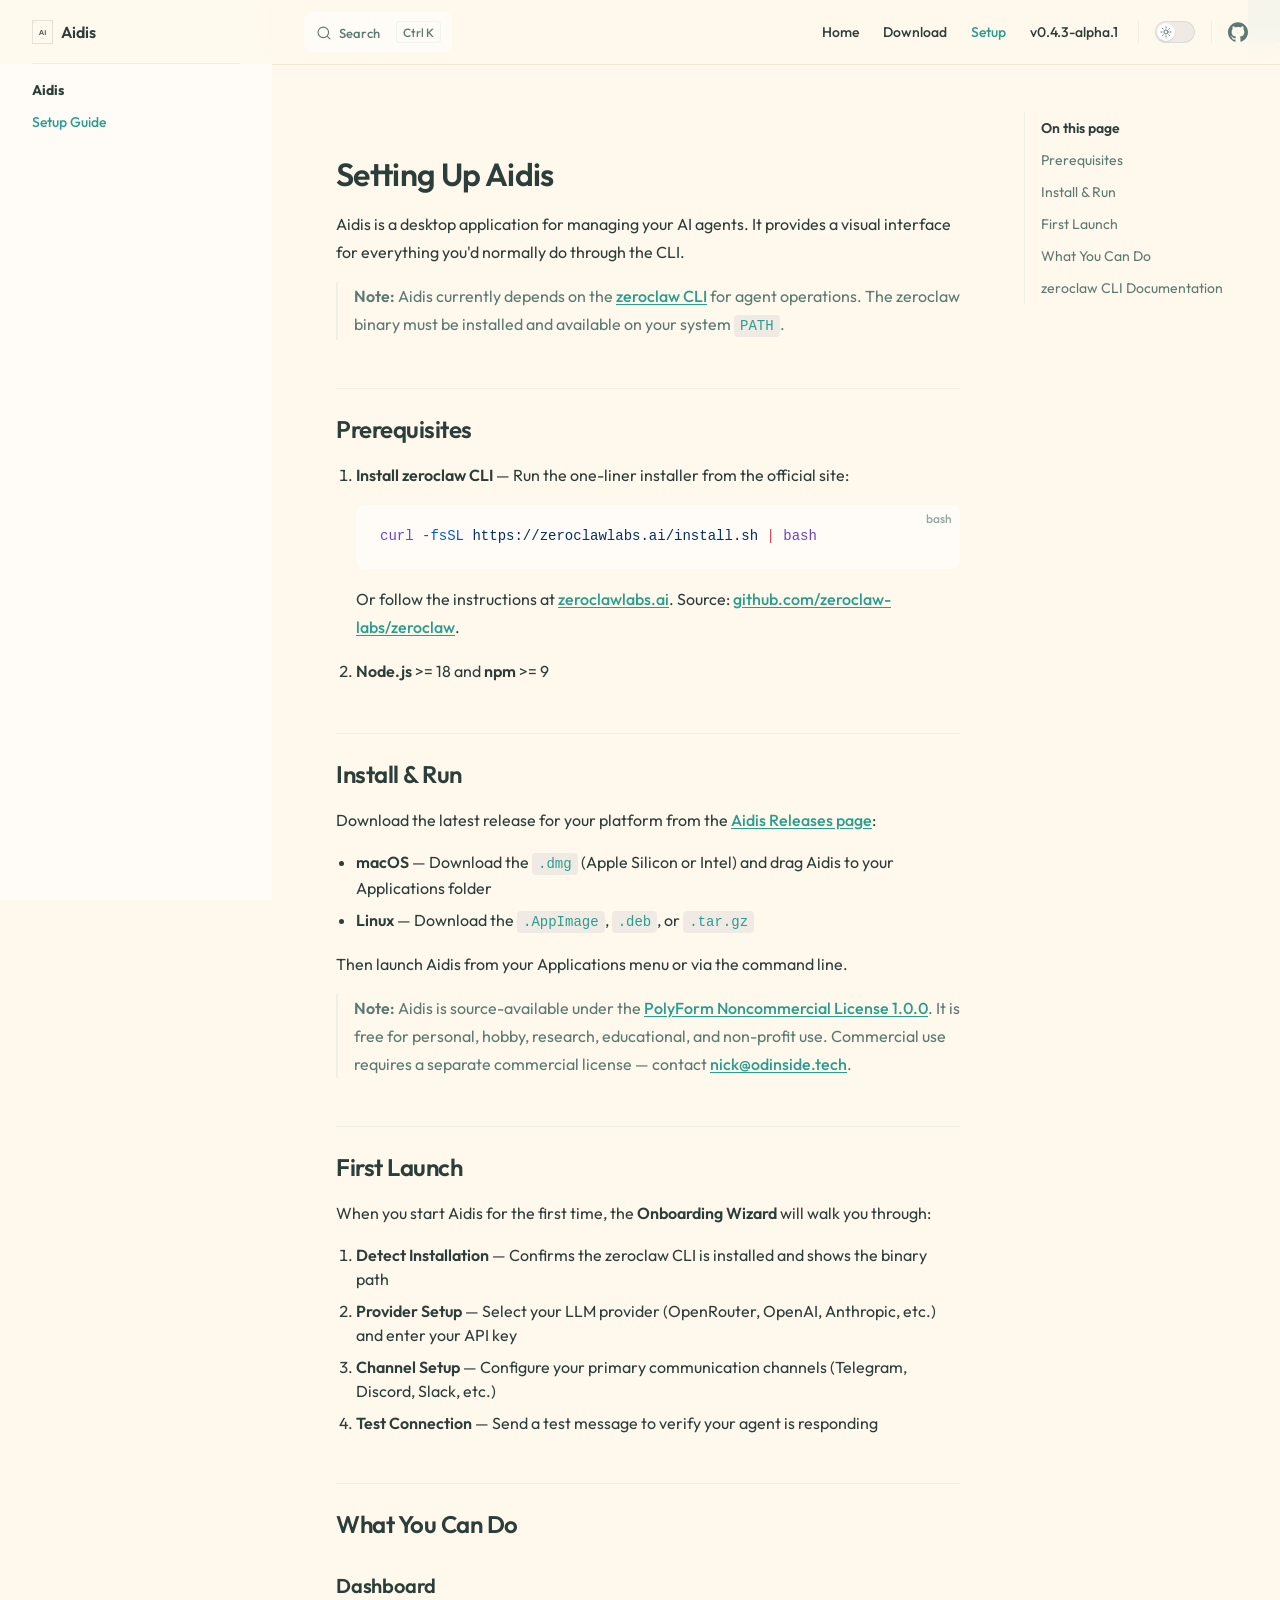
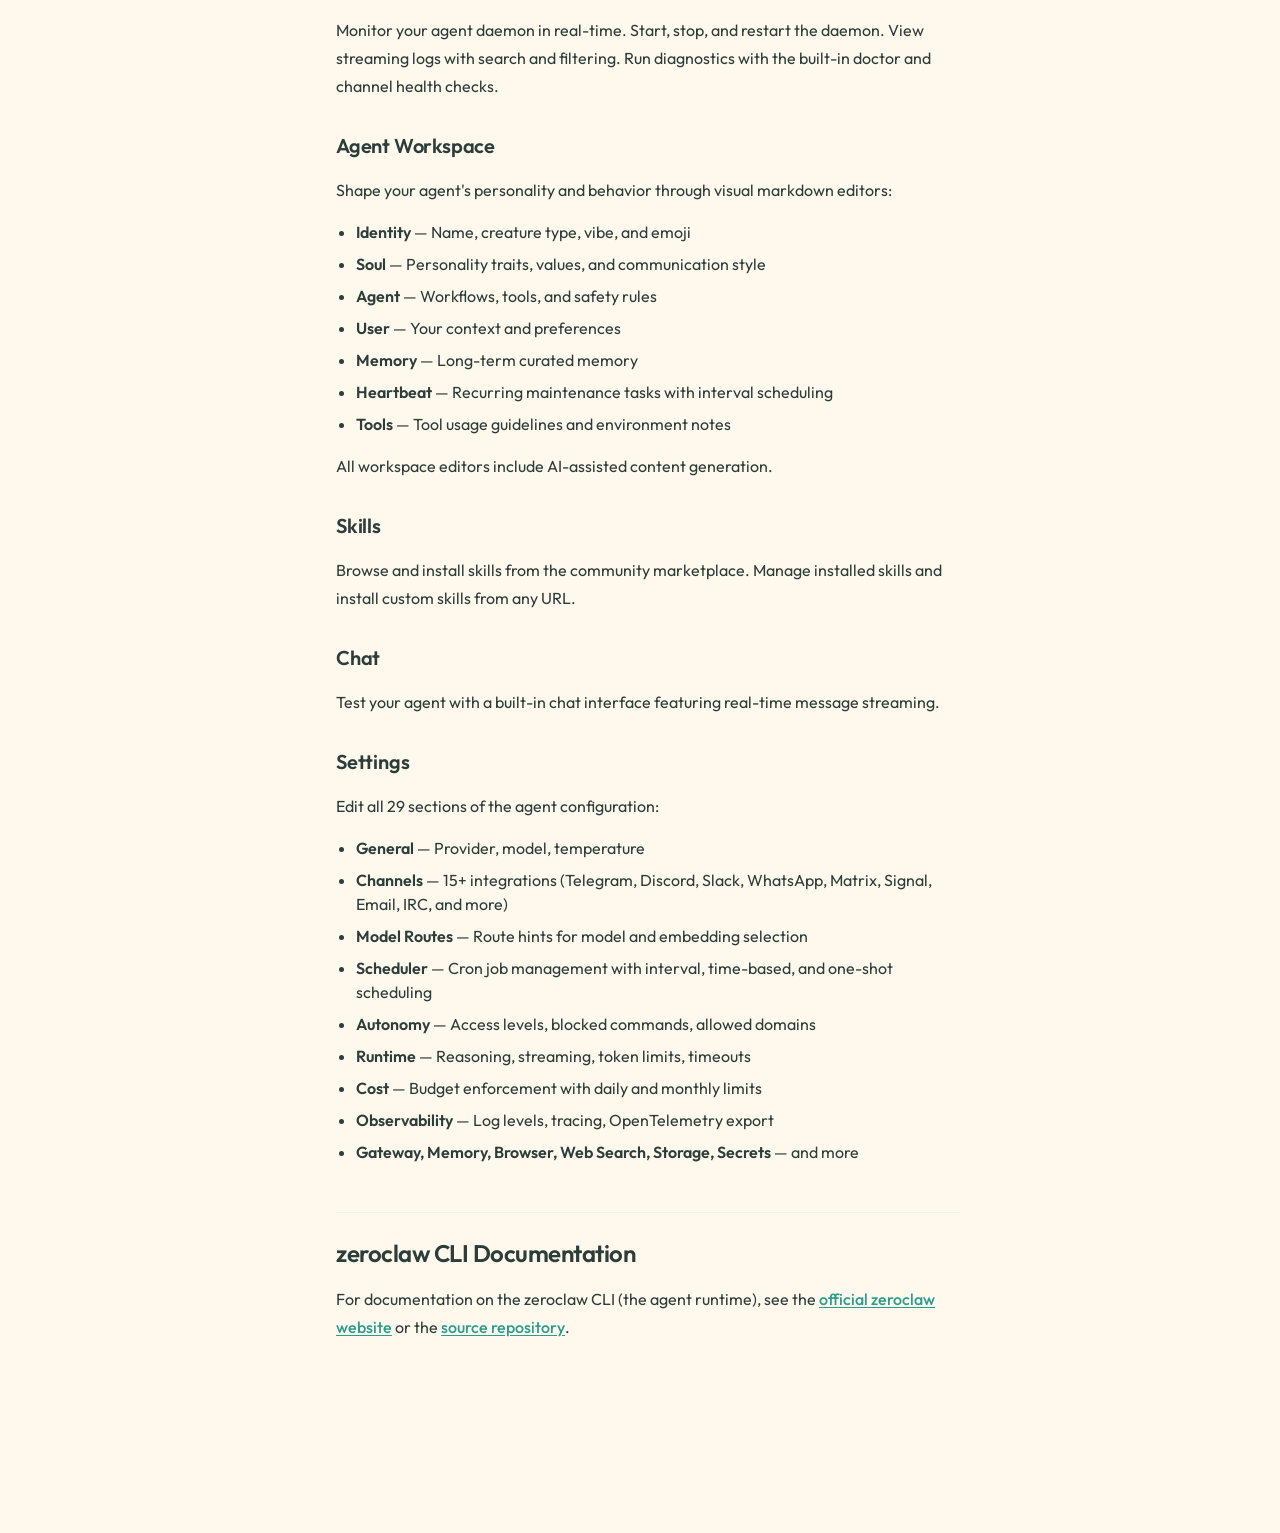
==== commit b9153658: "Deploy site v0.4.3-alpha.1" ====
--- a/setup/index.html
+++ b/setup/index.html
@@ -9,9 +9,9 @@
     <link rel="preload stylesheet" href="/assets/style.gT86ceZ2.css" as="style">
     <link rel="preload stylesheet" href="/vp-icons.css" as="style">
     
-    <script type="module" src="/assets/app.C6afgOms.js"></script>
+    <script type="module" src="/assets/app.BOcg3aKO.js"></script>
     <link rel="preload" href="/assets/inter-roman-latin.Di8DUHzh.woff2" as="font" type="font/woff2" crossorigin="">
-    <link rel="modulepreload" href="/assets/chunks/theme.C-KYXGMg.js">
+    <link rel="modulepreload" href="/assets/chunks/theme.CHi04_iL.js">
     <link rel="modulepreload" href="/assets/chunks/framework.ePeAWSvT.js">
     <link rel="modulepreload" href="/assets/setup_index.md.DX5EZu4N.lean.js">
     <link rel="icon" type="image/png" href="/aidis-logo.png">
@@ -21,8 +21,8 @@
     <script id="check-mac-os">document.documentElement.classList.toggle("mac",/Mac|iPhone|iPod|iPad/i.test(navigator.platform));</script>
   </head>
   <body>
-    <div id="app"><div class="Layout" data-v-5d98c3a5><!--[--><!----><!--]--><!--[--><span tabindex="-1" data-v-0b0ada53></span><a href="#VPContent" class="VPSkipLink visually-hidden" data-v-0b0ada53>Skip to content</a><!--]--><!----><header class="VPNav" data-v-5d98c3a5 data-v-ae24b3ad><div class="VPNavBar" data-v-ae24b3ad data-v-6aa21345><div class="wrapper" data-v-6aa21345><div class="container" data-v-6aa21345><div class="title" data-v-6aa21345><div class="VPNavBarTitle has-sidebar" data-v-6aa21345 data-v-1168a8e4><a class="title" href="/" data-v-1168a8e4><!--[--><!--]--><!--[--><!--[--><!--[--><img class="VPImage dark logo" src="/aidis-logo-dark.svg" alt data-v-8426fc1a><!--]--><!--[--><img class="VPImage light logo" src="/aidis-logo.svg" alt data-v-8426fc1a><!--]--><!--]--><!--]--><span data-v-1168a8e4>Aidis</span><!--[--><!--]--></a></div></div><div class="content" data-v-6aa21345><div class="content-body" data-v-6aa21345><!--[--><!--]--><div class="VPNavBarSearch search" data-v-6aa21345><!--[--><!----><div id="local-search"><button type="button" class="DocSearch DocSearch-Button" aria-label="Search"><span class="DocSearch-Button-Container"><span class="vp-icon DocSearch-Search-Icon"></span><span class="DocSearch-Button-Placeholder">Search</span></span><span class="DocSearch-Button-Keys"><kbd class="DocSearch-Button-Key"></kbd><kbd class="DocSearch-Button-Key">K</kbd></span></button></div><!--]--></div><nav aria-labelledby="main-nav-aria-label" class="VPNavBarMenu menu" data-v-6aa21345 data-v-dc692963><span id="main-nav-aria-label" class="visually-hidden" data-v-dc692963> Main Navigation </span><!--[--><!--[--><a class="VPLink link VPNavBarMenuLink" href="/" tabindex="0" data-v-dc692963 data-v-e56f3d57><!--[--><span data-v-e56f3d57>Home</span><!--]--></a><!--]--><!--[--><a class="VPLink link VPNavBarMenuLink" href="/download.html" tabindex="0" data-v-dc692963 data-v-e56f3d57><!--[--><span data-v-e56f3d57>Download</span><!--]--></a><!--]--><!--[--><a class="VPLink link VPNavBarMenuLink active" href="/setup/" tabindex="0" data-v-dc692963 data-v-e56f3d57><!--[--><span data-v-e56f3d57>Setup</span><!--]--></a><!--]--><!--[--><a class="VPLink link VPNavBarMenuLink" href="/changelog.html" tabindex="0" data-v-dc692963 data-v-e56f3d57><!--[--><span data-v-e56f3d57>v0.4.2-alpha.2</span><!--]--></a><!--]--><!--]--></nav><!----><div class="VPNavBarAppearance appearance" data-v-6aa21345 data-v-6c893767><button class="VPSwitch VPSwitchAppearance" type="button" role="switch" title aria-checked="false" data-v-6c893767 data-v-5337faa4 data-v-1d5665e3><span class="check" data-v-1d5665e3><span class="icon" data-v-1d5665e3><!--[--><span class="vpi-sun sun" data-v-5337faa4></span><span class="vpi-moon moon" data-v-5337faa4></span><!--]--></span></span></button></div><div class="VPSocialLinks VPNavBarSocialLinks social-links" data-v-6aa21345 data-v-0394ad82 data-v-7bc22406><!--[--><a class="VPSocialLink no-icon" href="https://github.com/nicholasbester/aidis-releases" aria-label="github" target="_blank" rel="noopener" data-v-7bc22406 data-v-bd121fe5><span class="vpi-social-github"></span></a><!--]--></div><div class="VPFlyout VPNavBarExtra extra" data-v-6aa21345 data-v-bb2aa2f0 data-v-cf11d7a2><button type="button" class="button" aria-haspopup="true" aria-expanded="false" aria-label="extra navigation" data-v-cf11d7a2><span class="vpi-more-horizontal icon" data-v-cf11d7a2></span></button><div class="menu" data-v-cf11d7a2><div class="VPMenu" data-v-cf11d7a2 data-v-b98bc113><!----><!--[--><!--[--><!----><div class="group" data-v-bb2aa2f0><div class="item appearance" data-v-bb2aa2f0><p class="label" data-v-bb2aa2f0>Appearance</p><div class="appearance-action" data-v-bb2aa2f0><button class="VPSwitch VPSwitchAppearance" type="button" role="switch" title aria-checked="false" data-v-bb2aa2f0 data-v-5337faa4 data-v-1d5665e3><span class="check" data-v-1d5665e3><span class="icon" data-v-1d5665e3><!--[--><span class="vpi-sun sun" data-v-5337faa4></span><span class="vpi-moon moon" data-v-5337faa4></span><!--]--></span></span></button></div></div></div><div class="group" data-v-bb2aa2f0><div class="item social-links" data-v-bb2aa2f0><div class="VPSocialLinks social-links-list" data-v-bb2aa2f0 data-v-7bc22406><!--[--><a class="VPSocialLink no-icon" href="https://github.com/nicholasbester/aidis-releases" aria-label="github" target="_blank" rel="noopener" data-v-7bc22406 data-v-bd121fe5><span class="vpi-social-github"></span></a><!--]--></div></div></div><!--]--><!--]--></div></div></div><!--[--><!--]--><button type="button" class="VPNavBarHamburger hamburger" aria-label="mobile navigation" aria-expanded="false" aria-controls="VPNavScreen" data-v-6aa21345 data-v-e5dd9c1c><span class="container" data-v-e5dd9c1c><span class="top" data-v-e5dd9c1c></span><span class="middle" data-v-e5dd9c1c></span><span class="bottom" data-v-e5dd9c1c></span></span></button></div></div></div></div><div class="divider" data-v-6aa21345><div class="divider-line" data-v-6aa21345></div></div></div><!----></header><div class="VPLocalNav has-sidebar empty" data-v-5d98c3a5 data-v-a6f0e41e><div class="container" data-v-a6f0e41e><button class="menu" aria-expanded="false" aria-controls="VPSidebarNav" data-v-a6f0e41e><span class="vpi-align-left menu-icon" data-v-a6f0e41e></span><span class="menu-text" data-v-a6f0e41e>Menu</span></button><div class="VPLocalNavOutlineDropdown" style="--vp-vh:0px;" data-v-a6f0e41e data-v-8a42e2b4><button data-v-8a42e2b4>Return to top</button><!----></div></div></div><aside class="VPSidebar" data-v-5d98c3a5 data-v-319d5ca6><div class="curtain" data-v-319d5ca6></div><nav class="nav" id="VPSidebarNav" aria-labelledby="sidebar-aria-label" tabindex="-1" data-v-319d5ca6><span class="visually-hidden" id="sidebar-aria-label" data-v-319d5ca6> Sidebar Navigation </span><!--[--><!--]--><!--[--><div class="no-transition group" data-v-c40bc020><section class="VPSidebarItem level-0 has-active" data-v-c40bc020 data-v-b3fd67f8><div class="item" role="button" tabindex="0" data-v-b3fd67f8><div class="indicator" data-v-b3fd67f8></div><h2 class="text" data-v-b3fd67f8>Aidis</h2><!----></div><div class="items" data-v-b3fd67f8><!--[--><div class="VPSidebarItem level-1 is-link" data-v-b3fd67f8 data-v-b3fd67f8><div class="item" data-v-b3fd67f8><div class="indicator" data-v-b3fd67f8></div><a class="VPLink link link" href="/setup/" data-v-b3fd67f8><!--[--><p class="text" data-v-b3fd67f8>Setup Guide</p><!--]--></a><!----></div><!----></div><!--]--></div></section></div><!--]--><!--[--><!--]--></nav></aside><div class="VPContent has-sidebar" id="VPContent" data-v-5d98c3a5 data-v-1428d186><div class="VPDoc has-sidebar has-aside" data-v-1428d186 data-v-39a288b8><!--[--><!--]--><div class="container" data-v-39a288b8><div class="aside" data-v-39a288b8><div class="aside-curtain" data-v-39a288b8></div><div class="aside-container" data-v-39a288b8><div class="aside-content" data-v-39a288b8><div class="VPDocAside" data-v-39a288b8 data-v-3f215769><!--[--><!--]--><!--[--><!--]--><nav aria-labelledby="doc-outline-aria-label" class="VPDocAsideOutline" data-v-3f215769 data-v-a5bbad30><div class="content" data-v-a5bbad30><div class="outline-marker" data-v-a5bbad30></div><div aria-level="2" class="outline-title" id="doc-outline-aria-label" role="heading" data-v-a5bbad30>On this page</div><ul class="VPDocOutlineItem root" data-v-a5bbad30 data-v-b933a997><!--[--><!--]--></ul></div></nav><!--[--><!--]--><div class="spacer" data-v-3f215769></div><!--[--><!--]--><!----><!--[--><!--]--><!--[--><!--]--></div></div></div></div><div class="content" data-v-39a288b8><div class="content-container" data-v-39a288b8><!--[--><!--]--><main class="main" data-v-39a288b8><div style="position:relative;" class="vp-doc _setup_" data-v-39a288b8><div><h1 id="setting-up-aidis" tabindex="-1">Setting Up Aidis <a class="header-anchor" href="#setting-up-aidis" aria-label="Permalink to &quot;Setting Up Aidis&quot;">​</a></h1><p>Aidis is a desktop application for managing your AI agents. It provides a visual interface for everything you&#39;d normally do through the CLI.</p><blockquote><p><strong>Note:</strong> Aidis currently depends on the <a href="https://zeroclawlabs.ai" target="_blank" rel="noreferrer">zeroclaw CLI</a> for agent operations. The zeroclaw binary must be installed and available on your system <code>PATH</code>.</p></blockquote><h2 id="prerequisites" tabindex="-1">Prerequisites <a class="header-anchor" href="#prerequisites" aria-label="Permalink to &quot;Prerequisites&quot;">​</a></h2><ol><li><p><strong>Install zeroclaw CLI</strong> — Run the one-liner installer from the official site:</p><div class="language-bash vp-adaptive-theme"><button title="Copy Code" class="copy"></button><span class="lang">bash</span><pre class="shiki shiki-themes github-light github-dark vp-code" tabindex="0"><code><span class="line"><span style="--shiki-light:#6F42C1;--shiki-dark:#B392F0;">curl</span><span style="--shiki-light:#005CC5;--shiki-dark:#79B8FF;"> -fsSL</span><span style="--shiki-light:#032F62;--shiki-dark:#9ECBFF;"> https://zeroclawlabs.ai/install.sh</span><span style="--shiki-light:#D73A49;--shiki-dark:#F97583;"> |</span><span style="--shiki-light:#6F42C1;--shiki-dark:#B392F0;"> bash</span></span></code></pre></div><p>Or follow the instructions at <a href="https://zeroclawlabs.ai" target="_blank" rel="noreferrer">zeroclawlabs.ai</a>. Source: <a href="https://github.com/zeroclaw-labs/zeroclaw" target="_blank" rel="noreferrer">github.com/zeroclaw-labs/zeroclaw</a>.</p></li><li><p><strong>Node.js</strong> &gt;= 18 and <strong>npm</strong> &gt;= 9</p></li></ol><h2 id="install-run" tabindex="-1">Install &amp; Run <a class="header-anchor" href="#install-run" aria-label="Permalink to &quot;Install &amp; Run&quot;">​</a></h2><p>Download the latest release for your platform from the <a href="https://github.com/nicholasbester/aidis-releases/releases/latest" target="_blank" rel="noreferrer">Aidis Releases page</a>:</p><ul><li><strong>macOS</strong> — Download the <code>.dmg</code> (Apple Silicon or Intel) and drag Aidis to your Applications folder</li><li><strong>Linux</strong> — Download the <code>.AppImage</code>, <code>.deb</code>, or <code>.tar.gz</code></li></ul><p>Then launch Aidis from your Applications menu or via the command line.</p><blockquote><p><strong>Note:</strong> Aidis is source-available under the <a href="https://github.com/nicholasbester/aidis-releases/blob/main/LICENSE" target="_blank" rel="noreferrer">PolyForm Noncommercial License 1.0.0</a>. It is free for personal, hobby, research, educational, and non-profit use. Commercial use requires a separate commercial license — contact <a href="mailto:nick@odinside.tech" target="_blank" rel="noreferrer">nick@odinside.tech</a>.</p></blockquote><h2 id="first-launch" tabindex="-1">First Launch <a class="header-anchor" href="#first-launch" aria-label="Permalink to &quot;First Launch&quot;">​</a></h2><p>When you start Aidis for the first time, the <strong>Onboarding Wizard</strong> will walk you through:</p><ol><li><strong>Detect Installation</strong> — Confirms the zeroclaw CLI is installed and shows the binary path</li><li><strong>Provider Setup</strong> — Select your LLM provider (OpenRouter, OpenAI, Anthropic, etc.) and enter your API key</li><li><strong>Channel Setup</strong> — Configure your primary communication channels (Telegram, Discord, Slack, etc.)</li><li><strong>Test Connection</strong> — Send a test message to verify your agent is responding</li></ol><h2 id="what-you-can-do" tabindex="-1">What You Can Do <a class="header-anchor" href="#what-you-can-do" aria-label="Permalink to &quot;What You Can Do&quot;">​</a></h2><h3 id="dashboard" tabindex="-1">Dashboard <a class="header-anchor" href="#dashboard" aria-label="Permalink to &quot;Dashboard&quot;">​</a></h3><p>Monitor your agent daemon in real-time. Start, stop, and restart the daemon. View streaming logs with search and filtering. Run diagnostics with the built-in doctor and channel health checks.</p><h3 id="agent-workspace" tabindex="-1">Agent Workspace <a class="header-anchor" href="#agent-workspace" aria-label="Permalink to &quot;Agent Workspace&quot;">​</a></h3><p>Shape your agent&#39;s personality and behavior through visual markdown editors:</p><ul><li><strong>Identity</strong> — Name, creature type, vibe, and emoji</li><li><strong>Soul</strong> — Personality traits, values, and communication style</li><li><strong>Agent</strong> — Workflows, tools, and safety rules</li><li><strong>User</strong> — Your context and preferences</li><li><strong>Memory</strong> — Long-term curated memory</li><li><strong>Heartbeat</strong> — Recurring maintenance tasks with interval scheduling</li><li><strong>Tools</strong> — Tool usage guidelines and environment notes</li></ul><p>All workspace editors include AI-assisted content generation.</p><h3 id="skills" tabindex="-1">Skills <a class="header-anchor" href="#skills" aria-label="Permalink to &quot;Skills&quot;">​</a></h3><p>Browse and install skills from the community marketplace. Manage installed skills and install custom skills from any URL.</p><h3 id="chat" tabindex="-1">Chat <a class="header-anchor" href="#chat" aria-label="Permalink to &quot;Chat&quot;">​</a></h3><p>Test your agent with a built-in chat interface featuring real-time message streaming.</p><h3 id="settings" tabindex="-1">Settings <a class="header-anchor" href="#settings" aria-label="Permalink to &quot;Settings&quot;">​</a></h3><p>Edit all 29 sections of the agent configuration:</p><ul><li><strong>General</strong> — Provider, model, temperature</li><li><strong>Channels</strong> — 15+ integrations (Telegram, Discord, Slack, WhatsApp, Matrix, Signal, Email, IRC, and more)</li><li><strong>Model Routes</strong> — Route hints for model and embedding selection</li><li><strong>Scheduler</strong> — Cron job management with interval, time-based, and one-shot scheduling</li><li><strong>Autonomy</strong> — Access levels, blocked commands, allowed domains</li><li><strong>Runtime</strong> — Reasoning, streaming, token limits, timeouts</li><li><strong>Cost</strong> — Budget enforcement with daily and monthly limits</li><li><strong>Observability</strong> — Log levels, tracing, OpenTelemetry export</li><li><strong>Gateway, Memory, Browser, Web Search, Storage, Secrets</strong> — and more</li></ul><h2 id="zeroclaw-cli-documentation" tabindex="-1">zeroclaw CLI Documentation <a class="header-anchor" href="#zeroclaw-cli-documentation" aria-label="Permalink to &quot;zeroclaw CLI Documentation&quot;">​</a></h2><p>For documentation on the zeroclaw CLI (the agent runtime), see the <a href="https://zeroclawlabs.ai" target="_blank" rel="noreferrer">official zeroclaw website</a> or the <a href="https://github.com/zeroclaw-labs/zeroclaw" target="_blank" rel="noreferrer">source repository</a>.</p></div></div></main><footer class="VPDocFooter" data-v-39a288b8 data-v-e257564d><!--[--><!--]--><!----><!----></footer><!--[--><!--]--></div></div></div><!--[--><!--]--></div></div><footer class="VPFooter has-sidebar" data-v-5d98c3a5 data-v-e315a0ad><div class="container" data-v-e315a0ad><p class="message" data-v-e315a0ad>Free for non-commercial use under the PolyForm Noncommercial License 1.0.0. Commercial licensing available.</p><p class="copyright" data-v-e315a0ad>Copyright © 2026 Nicholas Bester</p></div></footer><!--[--><!--]--></div></div>
-    <script>window.__VP_HASH_MAP__=JSON.parse("{\"changelog.md\":\"B47jtoL7\",\"download.md\":\"B_jLw6pZ\",\"index.md\":\"BH07lZex\",\"setup_index.md\":\"DX5EZu4N\"}");window.__VP_SITE_DATA__=JSON.parse("{\"lang\":\"en-US\",\"dir\":\"ltr\",\"title\":\"Aidis\",\"description\":\"A desktop AI agent management platform\",\"base\":\"/\",\"head\":[],\"router\":{\"prefetchLinks\":true},\"appearance\":true,\"themeConfig\":{\"logo\":{\"light\":\"/aidis-logo.svg\",\"dark\":\"/aidis-logo-dark.svg\"},\"nav\":[{\"text\":\"Home\",\"link\":\"/\"},{\"text\":\"Download\",\"link\":\"/download\"},{\"text\":\"Setup\",\"link\":\"/setup/\"},{\"text\":\"v0.4.2-alpha.2\",\"link\":\"/changelog\"}],\"sidebar\":{\"/setup/\":[{\"text\":\"Aidis\",\"items\":[{\"text\":\"Setup Guide\",\"link\":\"/setup/\"}]}]},\"socialLinks\":[{\"icon\":\"github\",\"link\":\"https://github.com/nicholasbester/aidis-releases\"}],\"search\":{\"provider\":\"local\"},\"footer\":{\"message\":\"Free for non-commercial use under the PolyForm Noncommercial License 1.0.0. Commercial licensing available.\",\"copyright\":\"Copyright © 2026 Nicholas Bester\"}},\"locales\":{},\"scrollOffset\":134,\"cleanUrls\":false}");</script>
+    <div id="app"><div class="Layout" data-v-5d98c3a5><!--[--><!----><!--]--><!--[--><span tabindex="-1" data-v-0b0ada53></span><a href="#VPContent" class="VPSkipLink visually-hidden" data-v-0b0ada53>Skip to content</a><!--]--><!----><header class="VPNav" data-v-5d98c3a5 data-v-ae24b3ad><div class="VPNavBar" data-v-ae24b3ad data-v-6aa21345><div class="wrapper" data-v-6aa21345><div class="container" data-v-6aa21345><div class="title" data-v-6aa21345><div class="VPNavBarTitle has-sidebar" data-v-6aa21345 data-v-1168a8e4><a class="title" href="/" data-v-1168a8e4><!--[--><!--]--><!--[--><!--[--><!--[--><img class="VPImage dark logo" src="/aidis-logo-dark.svg" alt data-v-8426fc1a><!--]--><!--[--><img class="VPImage light logo" src="/aidis-logo.svg" alt data-v-8426fc1a><!--]--><!--]--><!--]--><span data-v-1168a8e4>Aidis</span><!--[--><!--]--></a></div></div><div class="content" data-v-6aa21345><div class="content-body" data-v-6aa21345><!--[--><!--]--><div class="VPNavBarSearch search" data-v-6aa21345><!--[--><!----><div id="local-search"><button type="button" class="DocSearch DocSearch-Button" aria-label="Search"><span class="DocSearch-Button-Container"><span class="vp-icon DocSearch-Search-Icon"></span><span class="DocSearch-Button-Placeholder">Search</span></span><span class="DocSearch-Button-Keys"><kbd class="DocSearch-Button-Key"></kbd><kbd class="DocSearch-Button-Key">K</kbd></span></button></div><!--]--></div><nav aria-labelledby="main-nav-aria-label" class="VPNavBarMenu menu" data-v-6aa21345 data-v-dc692963><span id="main-nav-aria-label" class="visually-hidden" data-v-dc692963> Main Navigation </span><!--[--><!--[--><a class="VPLink link VPNavBarMenuLink" href="/" tabindex="0" data-v-dc692963 data-v-e56f3d57><!--[--><span data-v-e56f3d57>Home</span><!--]--></a><!--]--><!--[--><a class="VPLink link VPNavBarMenuLink" href="/download.html" tabindex="0" data-v-dc692963 data-v-e56f3d57><!--[--><span data-v-e56f3d57>Download</span><!--]--></a><!--]--><!--[--><a class="VPLink link VPNavBarMenuLink active" href="/setup/" tabindex="0" data-v-dc692963 data-v-e56f3d57><!--[--><span data-v-e56f3d57>Setup</span><!--]--></a><!--]--><!--[--><a class="VPLink link VPNavBarMenuLink" href="/changelog.html" tabindex="0" data-v-dc692963 data-v-e56f3d57><!--[--><span data-v-e56f3d57>v0.4.3-alpha.1</span><!--]--></a><!--]--><!--]--></nav><!----><div class="VPNavBarAppearance appearance" data-v-6aa21345 data-v-6c893767><button class="VPSwitch VPSwitchAppearance" type="button" role="switch" title aria-checked="false" data-v-6c893767 data-v-5337faa4 data-v-1d5665e3><span class="check" data-v-1d5665e3><span class="icon" data-v-1d5665e3><!--[--><span class="vpi-sun sun" data-v-5337faa4></span><span class="vpi-moon moon" data-v-5337faa4></span><!--]--></span></span></button></div><div class="VPSocialLinks VPNavBarSocialLinks social-links" data-v-6aa21345 data-v-0394ad82 data-v-7bc22406><!--[--><a class="VPSocialLink no-icon" href="https://github.com/nicholasbester/aidis-releases" aria-label="github" target="_blank" rel="noopener" data-v-7bc22406 data-v-bd121fe5><span class="vpi-social-github"></span></a><!--]--></div><div class="VPFlyout VPNavBarExtra extra" data-v-6aa21345 data-v-bb2aa2f0 data-v-cf11d7a2><button type="button" class="button" aria-haspopup="true" aria-expanded="false" aria-label="extra navigation" data-v-cf11d7a2><span class="vpi-more-horizontal icon" data-v-cf11d7a2></span></button><div class="menu" data-v-cf11d7a2><div class="VPMenu" data-v-cf11d7a2 data-v-b98bc113><!----><!--[--><!--[--><!----><div class="group" data-v-bb2aa2f0><div class="item appearance" data-v-bb2aa2f0><p class="label" data-v-bb2aa2f0>Appearance</p><div class="appearance-action" data-v-bb2aa2f0><button class="VPSwitch VPSwitchAppearance" type="button" role="switch" title aria-checked="false" data-v-bb2aa2f0 data-v-5337faa4 data-v-1d5665e3><span class="check" data-v-1d5665e3><span class="icon" data-v-1d5665e3><!--[--><span class="vpi-sun sun" data-v-5337faa4></span><span class="vpi-moon moon" data-v-5337faa4></span><!--]--></span></span></button></div></div></div><div class="group" data-v-bb2aa2f0><div class="item social-links" data-v-bb2aa2f0><div class="VPSocialLinks social-links-list" data-v-bb2aa2f0 data-v-7bc22406><!--[--><a class="VPSocialLink no-icon" href="https://github.com/nicholasbester/aidis-releases" aria-label="github" target="_blank" rel="noopener" data-v-7bc22406 data-v-bd121fe5><span class="vpi-social-github"></span></a><!--]--></div></div></div><!--]--><!--]--></div></div></div><!--[--><!--]--><button type="button" class="VPNavBarHamburger hamburger" aria-label="mobile navigation" aria-expanded="false" aria-controls="VPNavScreen" data-v-6aa21345 data-v-e5dd9c1c><span class="container" data-v-e5dd9c1c><span class="top" data-v-e5dd9c1c></span><span class="middle" data-v-e5dd9c1c></span><span class="bottom" data-v-e5dd9c1c></span></span></button></div></div></div></div><div class="divider" data-v-6aa21345><div class="divider-line" data-v-6aa21345></div></div></div><!----></header><div class="VPLocalNav has-sidebar empty" data-v-5d98c3a5 data-v-a6f0e41e><div class="container" data-v-a6f0e41e><button class="menu" aria-expanded="false" aria-controls="VPSidebarNav" data-v-a6f0e41e><span class="vpi-align-left menu-icon" data-v-a6f0e41e></span><span class="menu-text" data-v-a6f0e41e>Menu</span></button><div class="VPLocalNavOutlineDropdown" style="--vp-vh:0px;" data-v-a6f0e41e data-v-8a42e2b4><button data-v-8a42e2b4>Return to top</button><!----></div></div></div><aside class="VPSidebar" data-v-5d98c3a5 data-v-319d5ca6><div class="curtain" data-v-319d5ca6></div><nav class="nav" id="VPSidebarNav" aria-labelledby="sidebar-aria-label" tabindex="-1" data-v-319d5ca6><span class="visually-hidden" id="sidebar-aria-label" data-v-319d5ca6> Sidebar Navigation </span><!--[--><!--]--><!--[--><div class="no-transition group" data-v-c40bc020><section class="VPSidebarItem level-0 has-active" data-v-c40bc020 data-v-b3fd67f8><div class="item" role="button" tabindex="0" data-v-b3fd67f8><div class="indicator" data-v-b3fd67f8></div><h2 class="text" data-v-b3fd67f8>Aidis</h2><!----></div><div class="items" data-v-b3fd67f8><!--[--><div class="VPSidebarItem level-1 is-link" data-v-b3fd67f8 data-v-b3fd67f8><div class="item" data-v-b3fd67f8><div class="indicator" data-v-b3fd67f8></div><a class="VPLink link link" href="/setup/" data-v-b3fd67f8><!--[--><p class="text" data-v-b3fd67f8>Setup Guide</p><!--]--></a><!----></div><!----></div><!--]--></div></section></div><!--]--><!--[--><!--]--></nav></aside><div class="VPContent has-sidebar" id="VPContent" data-v-5d98c3a5 data-v-1428d186><div class="VPDoc has-sidebar has-aside" data-v-1428d186 data-v-39a288b8><!--[--><!--]--><div class="container" data-v-39a288b8><div class="aside" data-v-39a288b8><div class="aside-curtain" data-v-39a288b8></div><div class="aside-container" data-v-39a288b8><div class="aside-content" data-v-39a288b8><div class="VPDocAside" data-v-39a288b8 data-v-3f215769><!--[--><!--]--><!--[--><!--]--><nav aria-labelledby="doc-outline-aria-label" class="VPDocAsideOutline" data-v-3f215769 data-v-a5bbad30><div class="content" data-v-a5bbad30><div class="outline-marker" data-v-a5bbad30></div><div aria-level="2" class="outline-title" id="doc-outline-aria-label" role="heading" data-v-a5bbad30>On this page</div><ul class="VPDocOutlineItem root" data-v-a5bbad30 data-v-b933a997><!--[--><!--]--></ul></div></nav><!--[--><!--]--><div class="spacer" data-v-3f215769></div><!--[--><!--]--><!----><!--[--><!--]--><!--[--><!--]--></div></div></div></div><div class="content" data-v-39a288b8><div class="content-container" data-v-39a288b8><!--[--><!--]--><main class="main" data-v-39a288b8><div style="position:relative;" class="vp-doc _setup_" data-v-39a288b8><div><h1 id="setting-up-aidis" tabindex="-1">Setting Up Aidis <a class="header-anchor" href="#setting-up-aidis" aria-label="Permalink to &quot;Setting Up Aidis&quot;">​</a></h1><p>Aidis is a desktop application for managing your AI agents. It provides a visual interface for everything you&#39;d normally do through the CLI.</p><blockquote><p><strong>Note:</strong> Aidis currently depends on the <a href="https://zeroclawlabs.ai" target="_blank" rel="noreferrer">zeroclaw CLI</a> for agent operations. The zeroclaw binary must be installed and available on your system <code>PATH</code>.</p></blockquote><h2 id="prerequisites" tabindex="-1">Prerequisites <a class="header-anchor" href="#prerequisites" aria-label="Permalink to &quot;Prerequisites&quot;">​</a></h2><ol><li><p><strong>Install zeroclaw CLI</strong> — Run the one-liner installer from the official site:</p><div class="language-bash vp-adaptive-theme"><button title="Copy Code" class="copy"></button><span class="lang">bash</span><pre class="shiki shiki-themes github-light github-dark vp-code" tabindex="0"><code><span class="line"><span style="--shiki-light:#6F42C1;--shiki-dark:#B392F0;">curl</span><span style="--shiki-light:#005CC5;--shiki-dark:#79B8FF;"> -fsSL</span><span style="--shiki-light:#032F62;--shiki-dark:#9ECBFF;"> https://zeroclawlabs.ai/install.sh</span><span style="--shiki-light:#D73A49;--shiki-dark:#F97583;"> |</span><span style="--shiki-light:#6F42C1;--shiki-dark:#B392F0;"> bash</span></span></code></pre></div><p>Or follow the instructions at <a href="https://zeroclawlabs.ai" target="_blank" rel="noreferrer">zeroclawlabs.ai</a>. Source: <a href="https://github.com/zeroclaw-labs/zeroclaw" target="_blank" rel="noreferrer">github.com/zeroclaw-labs/zeroclaw</a>.</p></li><li><p><strong>Node.js</strong> &gt;= 18 and <strong>npm</strong> &gt;= 9</p></li></ol><h2 id="install-run" tabindex="-1">Install &amp; Run <a class="header-anchor" href="#install-run" aria-label="Permalink to &quot;Install &amp; Run&quot;">​</a></h2><p>Download the latest release for your platform from the <a href="https://github.com/nicholasbester/aidis-releases/releases/latest" target="_blank" rel="noreferrer">Aidis Releases page</a>:</p><ul><li><strong>macOS</strong> — Download the <code>.dmg</code> (Apple Silicon or Intel) and drag Aidis to your Applications folder</li><li><strong>Linux</strong> — Download the <code>.AppImage</code>, <code>.deb</code>, or <code>.tar.gz</code></li></ul><p>Then launch Aidis from your Applications menu or via the command line.</p><blockquote><p><strong>Note:</strong> Aidis is source-available under the <a href="https://github.com/nicholasbester/aidis-releases/blob/main/LICENSE" target="_blank" rel="noreferrer">PolyForm Noncommercial License 1.0.0</a>. It is free for personal, hobby, research, educational, and non-profit use. Commercial use requires a separate commercial license — contact <a href="mailto:nick@odinside.tech" target="_blank" rel="noreferrer">nick@odinside.tech</a>.</p></blockquote><h2 id="first-launch" tabindex="-1">First Launch <a class="header-anchor" href="#first-launch" aria-label="Permalink to &quot;First Launch&quot;">​</a></h2><p>When you start Aidis for the first time, the <strong>Onboarding Wizard</strong> will walk you through:</p><ol><li><strong>Detect Installation</strong> — Confirms the zeroclaw CLI is installed and shows the binary path</li><li><strong>Provider Setup</strong> — Select your LLM provider (OpenRouter, OpenAI, Anthropic, etc.) and enter your API key</li><li><strong>Channel Setup</strong> — Configure your primary communication channels (Telegram, Discord, Slack, etc.)</li><li><strong>Test Connection</strong> — Send a test message to verify your agent is responding</li></ol><h2 id="what-you-can-do" tabindex="-1">What You Can Do <a class="header-anchor" href="#what-you-can-do" aria-label="Permalink to &quot;What You Can Do&quot;">​</a></h2><h3 id="dashboard" tabindex="-1">Dashboard <a class="header-anchor" href="#dashboard" aria-label="Permalink to &quot;Dashboard&quot;">​</a></h3><p>Monitor your agent daemon in real-time. Start, stop, and restart the daemon. View streaming logs with search and filtering. Run diagnostics with the built-in doctor and channel health checks.</p><h3 id="agent-workspace" tabindex="-1">Agent Workspace <a class="header-anchor" href="#agent-workspace" aria-label="Permalink to &quot;Agent Workspace&quot;">​</a></h3><p>Shape your agent&#39;s personality and behavior through visual markdown editors:</p><ul><li><strong>Identity</strong> — Name, creature type, vibe, and emoji</li><li><strong>Soul</strong> — Personality traits, values, and communication style</li><li><strong>Agent</strong> — Workflows, tools, and safety rules</li><li><strong>User</strong> — Your context and preferences</li><li><strong>Memory</strong> — Long-term curated memory</li><li><strong>Heartbeat</strong> — Recurring maintenance tasks with interval scheduling</li><li><strong>Tools</strong> — Tool usage guidelines and environment notes</li></ul><p>All workspace editors include AI-assisted content generation.</p><h3 id="skills" tabindex="-1">Skills <a class="header-anchor" href="#skills" aria-label="Permalink to &quot;Skills&quot;">​</a></h3><p>Browse and install skills from the community marketplace. Manage installed skills and install custom skills from any URL.</p><h3 id="chat" tabindex="-1">Chat <a class="header-anchor" href="#chat" aria-label="Permalink to &quot;Chat&quot;">​</a></h3><p>Test your agent with a built-in chat interface featuring real-time message streaming.</p><h3 id="settings" tabindex="-1">Settings <a class="header-anchor" href="#settings" aria-label="Permalink to &quot;Settings&quot;">​</a></h3><p>Edit all 29 sections of the agent configuration:</p><ul><li><strong>General</strong> — Provider, model, temperature</li><li><strong>Channels</strong> — 15+ integrations (Telegram, Discord, Slack, WhatsApp, Matrix, Signal, Email, IRC, and more)</li><li><strong>Model Routes</strong> — Route hints for model and embedding selection</li><li><strong>Scheduler</strong> — Cron job management with interval, time-based, and one-shot scheduling</li><li><strong>Autonomy</strong> — Access levels, blocked commands, allowed domains</li><li><strong>Runtime</strong> — Reasoning, streaming, token limits, timeouts</li><li><strong>Cost</strong> — Budget enforcement with daily and monthly limits</li><li><strong>Observability</strong> — Log levels, tracing, OpenTelemetry export</li><li><strong>Gateway, Memory, Browser, Web Search, Storage, Secrets</strong> — and more</li></ul><h2 id="zeroclaw-cli-documentation" tabindex="-1">zeroclaw CLI Documentation <a class="header-anchor" href="#zeroclaw-cli-documentation" aria-label="Permalink to &quot;zeroclaw CLI Documentation&quot;">​</a></h2><p>For documentation on the zeroclaw CLI (the agent runtime), see the <a href="https://zeroclawlabs.ai" target="_blank" rel="noreferrer">official zeroclaw website</a> or the <a href="https://github.com/zeroclaw-labs/zeroclaw" target="_blank" rel="noreferrer">source repository</a>.</p></div></div></main><footer class="VPDocFooter" data-v-39a288b8 data-v-e257564d><!--[--><!--]--><!----><!----></footer><!--[--><!--]--></div></div></div><!--[--><!--]--></div></div><footer class="VPFooter has-sidebar" data-v-5d98c3a5 data-v-e315a0ad><div class="container" data-v-e315a0ad><p class="message" data-v-e315a0ad>Free for non-commercial use under the PolyForm Noncommercial License 1.0.0. Commercial licensing available.</p><p class="copyright" data-v-e315a0ad>Copyright © 2026 Nicholas Bester</p></div></footer><!--[--><!--]--></div></div>
+    <script>window.__VP_HASH_MAP__=JSON.parse("{\"changelog.md\":\"BR-S8hcf\",\"download.md\":\"B_jLw6pZ\",\"index.md\":\"BH07lZex\",\"setup_index.md\":\"DX5EZu4N\"}");window.__VP_SITE_DATA__=JSON.parse("{\"lang\":\"en-US\",\"dir\":\"ltr\",\"title\":\"Aidis\",\"description\":\"A desktop AI agent management platform\",\"base\":\"/\",\"head\":[],\"router\":{\"prefetchLinks\":true},\"appearance\":true,\"themeConfig\":{\"logo\":{\"light\":\"/aidis-logo.svg\",\"dark\":\"/aidis-logo-dark.svg\"},\"nav\":[{\"text\":\"Home\",\"link\":\"/\"},{\"text\":\"Download\",\"link\":\"/download\"},{\"text\":\"Setup\",\"link\":\"/setup/\"},{\"text\":\"v0.4.3-alpha.1\",\"link\":\"/changelog\"}],\"sidebar\":{\"/setup/\":[{\"text\":\"Aidis\",\"items\":[{\"text\":\"Setup Guide\",\"link\":\"/setup/\"}]}]},\"socialLinks\":[{\"icon\":\"github\",\"link\":\"https://github.com/nicholasbester/aidis-releases\"}],\"search\":{\"provider\":\"local\"},\"footer\":{\"message\":\"Free for non-commercial use under the PolyForm Noncommercial License 1.0.0. Commercial licensing available.\",\"copyright\":\"Copyright © 2026 Nicholas Bester\"}},\"locales\":{},\"scrollOffset\":134,\"cleanUrls\":false}");</script>
     
   </body>
 </html>
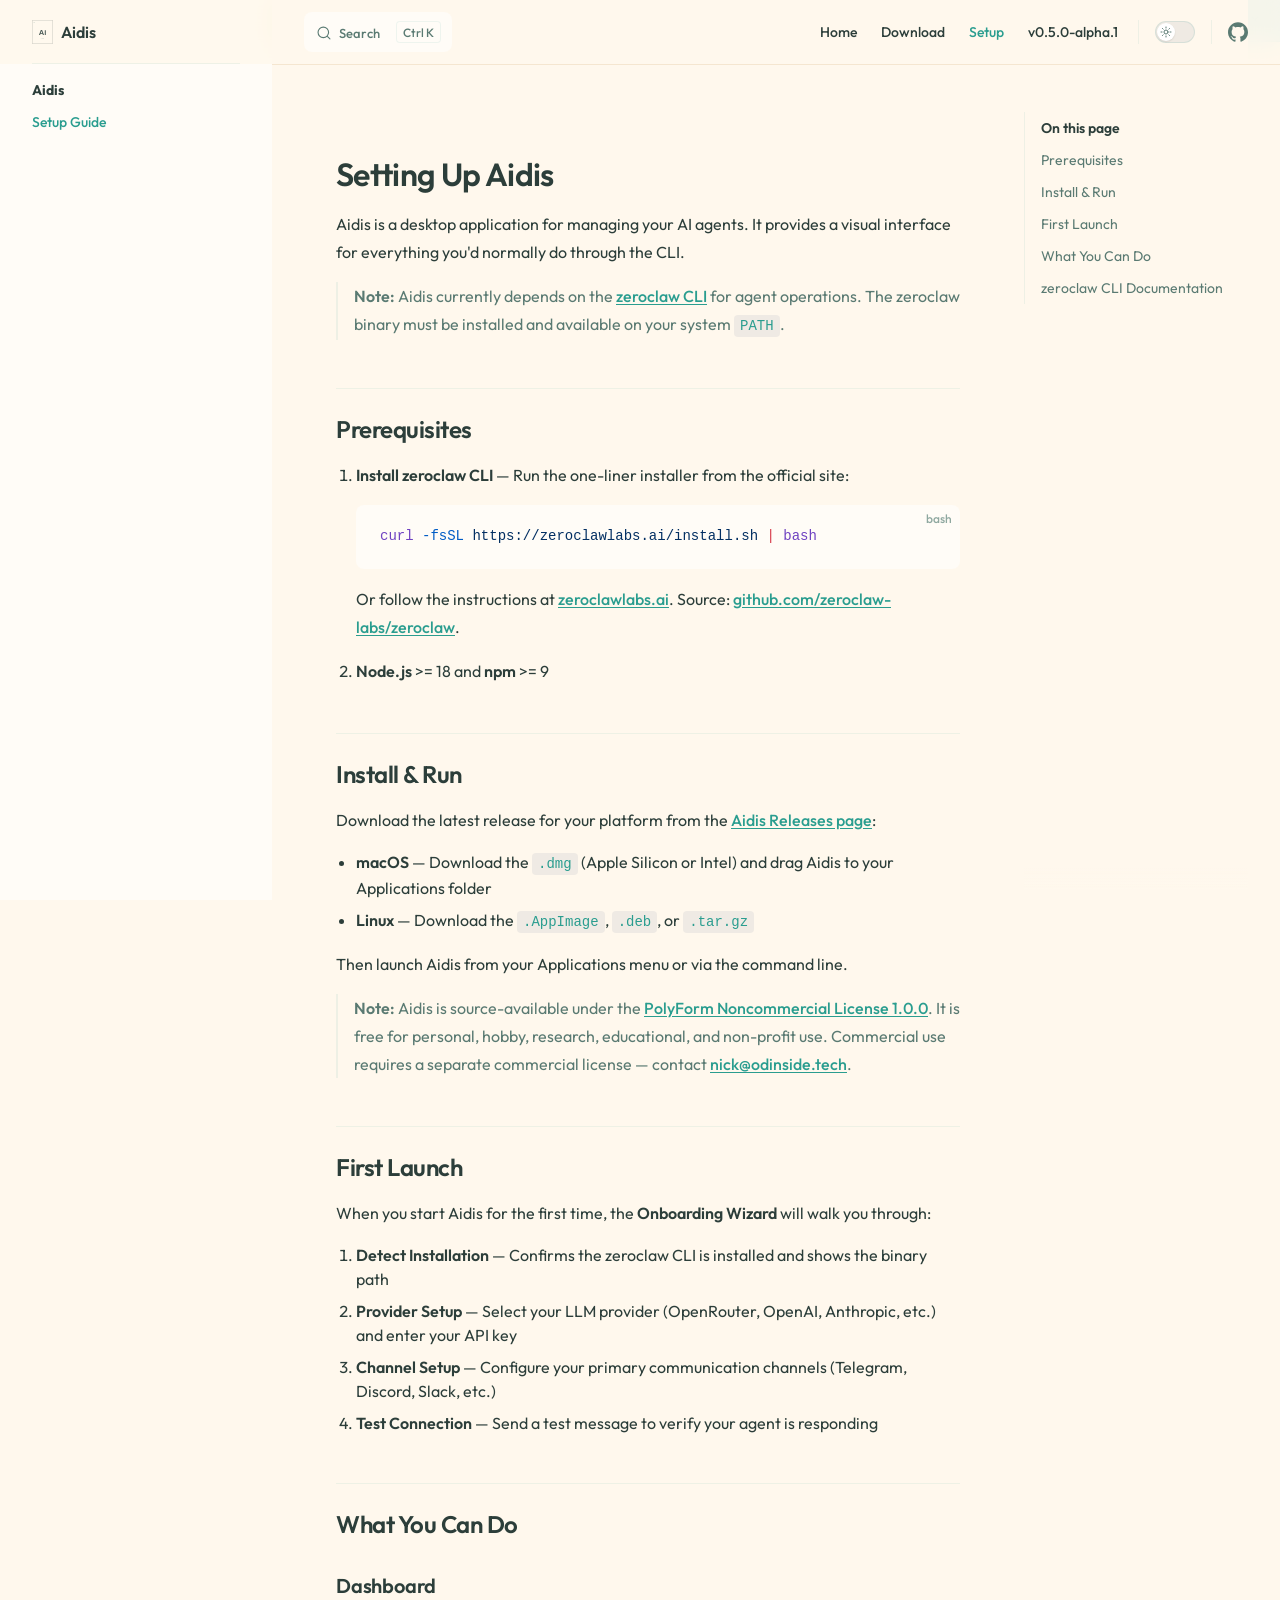
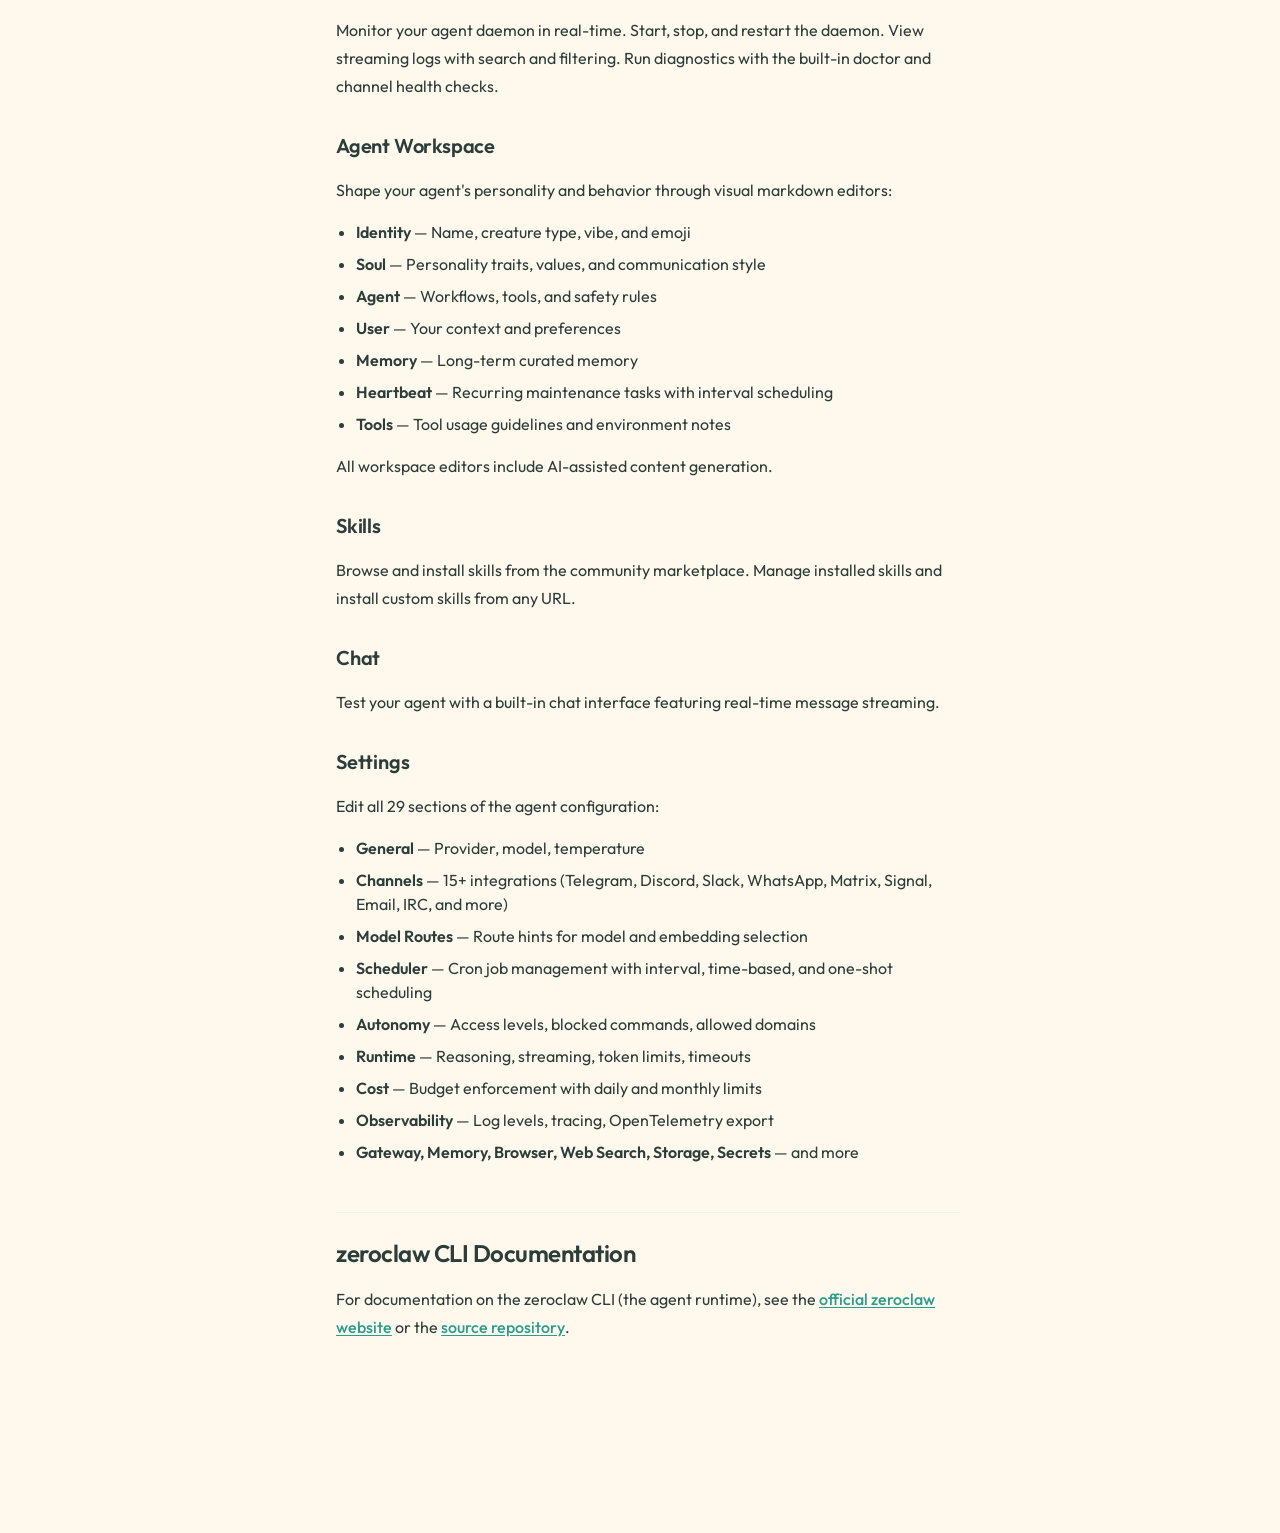
==== commit 68e87c61: "Update copyright to D3 Vitamin" ====
--- a/setup/index.html
+++ b/setup/index.html
@@ -9,9 +9,9 @@
     <link rel="preload stylesheet" href="/assets/style.gT86ceZ2.css" as="style">
     <link rel="preload stylesheet" href="/vp-icons.css" as="style">
     
-    <script type="module" src="/assets/app.BOcg3aKO.js"></script>
+    <script type="module" src="/assets/app.C0EzP61U.js"></script>
     <link rel="preload" href="/assets/inter-roman-latin.Di8DUHzh.woff2" as="font" type="font/woff2" crossorigin="">
-    <link rel="modulepreload" href="/assets/chunks/theme.CHi04_iL.js">
+    <link rel="modulepreload" href="/assets/chunks/theme.C_yf29ul.js">
     <link rel="modulepreload" href="/assets/chunks/framework.ePeAWSvT.js">
     <link rel="modulepreload" href="/assets/setup_index.md.DX5EZu4N.lean.js">
     <link rel="icon" type="image/png" href="/aidis-logo.png">
@@ -21,8 +21,8 @@
     <script id="check-mac-os">document.documentElement.classList.toggle("mac",/Mac|iPhone|iPod|iPad/i.test(navigator.platform));</script>
   </head>
   <body>
-    <div id="app"><div class="Layout" data-v-5d98c3a5><!--[--><!----><!--]--><!--[--><span tabindex="-1" data-v-0b0ada53></span><a href="#VPContent" class="VPSkipLink visually-hidden" data-v-0b0ada53>Skip to content</a><!--]--><!----><header class="VPNav" data-v-5d98c3a5 data-v-ae24b3ad><div class="VPNavBar" data-v-ae24b3ad data-v-6aa21345><div class="wrapper" data-v-6aa21345><div class="container" data-v-6aa21345><div class="title" data-v-6aa21345><div class="VPNavBarTitle has-sidebar" data-v-6aa21345 data-v-1168a8e4><a class="title" href="/" data-v-1168a8e4><!--[--><!--]--><!--[--><!--[--><!--[--><img class="VPImage dark logo" src="/aidis-logo-dark.svg" alt data-v-8426fc1a><!--]--><!--[--><img class="VPImage light logo" src="/aidis-logo.svg" alt data-v-8426fc1a><!--]--><!--]--><!--]--><span data-v-1168a8e4>Aidis</span><!--[--><!--]--></a></div></div><div class="content" data-v-6aa21345><div class="content-body" data-v-6aa21345><!--[--><!--]--><div class="VPNavBarSearch search" data-v-6aa21345><!--[--><!----><div id="local-search"><button type="button" class="DocSearch DocSearch-Button" aria-label="Search"><span class="DocSearch-Button-Container"><span class="vp-icon DocSearch-Search-Icon"></span><span class="DocSearch-Button-Placeholder">Search</span></span><span class="DocSearch-Button-Keys"><kbd class="DocSearch-Button-Key"></kbd><kbd class="DocSearch-Button-Key">K</kbd></span></button></div><!--]--></div><nav aria-labelledby="main-nav-aria-label" class="VPNavBarMenu menu" data-v-6aa21345 data-v-dc692963><span id="main-nav-aria-label" class="visually-hidden" data-v-dc692963> Main Navigation </span><!--[--><!--[--><a class="VPLink link VPNavBarMenuLink" href="/" tabindex="0" data-v-dc692963 data-v-e56f3d57><!--[--><span data-v-e56f3d57>Home</span><!--]--></a><!--]--><!--[--><a class="VPLink link VPNavBarMenuLink" href="/download.html" tabindex="0" data-v-dc692963 data-v-e56f3d57><!--[--><span data-v-e56f3d57>Download</span><!--]--></a><!--]--><!--[--><a class="VPLink link VPNavBarMenuLink active" href="/setup/" tabindex="0" data-v-dc692963 data-v-e56f3d57><!--[--><span data-v-e56f3d57>Setup</span><!--]--></a><!--]--><!--[--><a class="VPLink link VPNavBarMenuLink" href="/changelog.html" tabindex="0" data-v-dc692963 data-v-e56f3d57><!--[--><span data-v-e56f3d57>v0.4.3-alpha.1</span><!--]--></a><!--]--><!--]--></nav><!----><div class="VPNavBarAppearance appearance" data-v-6aa21345 data-v-6c893767><button class="VPSwitch VPSwitchAppearance" type="button" role="switch" title aria-checked="false" data-v-6c893767 data-v-5337faa4 data-v-1d5665e3><span class="check" data-v-1d5665e3><span class="icon" data-v-1d5665e3><!--[--><span class="vpi-sun sun" data-v-5337faa4></span><span class="vpi-moon moon" data-v-5337faa4></span><!--]--></span></span></button></div><div class="VPSocialLinks VPNavBarSocialLinks social-links" data-v-6aa21345 data-v-0394ad82 data-v-7bc22406><!--[--><a class="VPSocialLink no-icon" href="https://github.com/nicholasbester/aidis-releases" aria-label="github" target="_blank" rel="noopener" data-v-7bc22406 data-v-bd121fe5><span class="vpi-social-github"></span></a><!--]--></div><div class="VPFlyout VPNavBarExtra extra" data-v-6aa21345 data-v-bb2aa2f0 data-v-cf11d7a2><button type="button" class="button" aria-haspopup="true" aria-expanded="false" aria-label="extra navigation" data-v-cf11d7a2><span class="vpi-more-horizontal icon" data-v-cf11d7a2></span></button><div class="menu" data-v-cf11d7a2><div class="VPMenu" data-v-cf11d7a2 data-v-b98bc113><!----><!--[--><!--[--><!----><div class="group" data-v-bb2aa2f0><div class="item appearance" data-v-bb2aa2f0><p class="label" data-v-bb2aa2f0>Appearance</p><div class="appearance-action" data-v-bb2aa2f0><button class="VPSwitch VPSwitchAppearance" type="button" role="switch" title aria-checked="false" data-v-bb2aa2f0 data-v-5337faa4 data-v-1d5665e3><span class="check" data-v-1d5665e3><span class="icon" data-v-1d5665e3><!--[--><span class="vpi-sun sun" data-v-5337faa4></span><span class="vpi-moon moon" data-v-5337faa4></span><!--]--></span></span></button></div></div></div><div class="group" data-v-bb2aa2f0><div class="item social-links" data-v-bb2aa2f0><div class="VPSocialLinks social-links-list" data-v-bb2aa2f0 data-v-7bc22406><!--[--><a class="VPSocialLink no-icon" href="https://github.com/nicholasbester/aidis-releases" aria-label="github" target="_blank" rel="noopener" data-v-7bc22406 data-v-bd121fe5><span class="vpi-social-github"></span></a><!--]--></div></div></div><!--]--><!--]--></div></div></div><!--[--><!--]--><button type="button" class="VPNavBarHamburger hamburger" aria-label="mobile navigation" aria-expanded="false" aria-controls="VPNavScreen" data-v-6aa21345 data-v-e5dd9c1c><span class="container" data-v-e5dd9c1c><span class="top" data-v-e5dd9c1c></span><span class="middle" data-v-e5dd9c1c></span><span class="bottom" data-v-e5dd9c1c></span></span></button></div></div></div></div><div class="divider" data-v-6aa21345><div class="divider-line" data-v-6aa21345></div></div></div><!----></header><div class="VPLocalNav has-sidebar empty" data-v-5d98c3a5 data-v-a6f0e41e><div class="container" data-v-a6f0e41e><button class="menu" aria-expanded="false" aria-controls="VPSidebarNav" data-v-a6f0e41e><span class="vpi-align-left menu-icon" data-v-a6f0e41e></span><span class="menu-text" data-v-a6f0e41e>Menu</span></button><div class="VPLocalNavOutlineDropdown" style="--vp-vh:0px;" data-v-a6f0e41e data-v-8a42e2b4><button data-v-8a42e2b4>Return to top</button><!----></div></div></div><aside class="VPSidebar" data-v-5d98c3a5 data-v-319d5ca6><div class="curtain" data-v-319d5ca6></div><nav class="nav" id="VPSidebarNav" aria-labelledby="sidebar-aria-label" tabindex="-1" data-v-319d5ca6><span class="visually-hidden" id="sidebar-aria-label" data-v-319d5ca6> Sidebar Navigation </span><!--[--><!--]--><!--[--><div class="no-transition group" data-v-c40bc020><section class="VPSidebarItem level-0 has-active" data-v-c40bc020 data-v-b3fd67f8><div class="item" role="button" tabindex="0" data-v-b3fd67f8><div class="indicator" data-v-b3fd67f8></div><h2 class="text" data-v-b3fd67f8>Aidis</h2><!----></div><div class="items" data-v-b3fd67f8><!--[--><div class="VPSidebarItem level-1 is-link" data-v-b3fd67f8 data-v-b3fd67f8><div class="item" data-v-b3fd67f8><div class="indicator" data-v-b3fd67f8></div><a class="VPLink link link" href="/setup/" data-v-b3fd67f8><!--[--><p class="text" data-v-b3fd67f8>Setup Guide</p><!--]--></a><!----></div><!----></div><!--]--></div></section></div><!--]--><!--[--><!--]--></nav></aside><div class="VPContent has-sidebar" id="VPContent" data-v-5d98c3a5 data-v-1428d186><div class="VPDoc has-sidebar has-aside" data-v-1428d186 data-v-39a288b8><!--[--><!--]--><div class="container" data-v-39a288b8><div class="aside" data-v-39a288b8><div class="aside-curtain" data-v-39a288b8></div><div class="aside-container" data-v-39a288b8><div class="aside-content" data-v-39a288b8><div class="VPDocAside" data-v-39a288b8 data-v-3f215769><!--[--><!--]--><!--[--><!--]--><nav aria-labelledby="doc-outline-aria-label" class="VPDocAsideOutline" data-v-3f215769 data-v-a5bbad30><div class="content" data-v-a5bbad30><div class="outline-marker" data-v-a5bbad30></div><div aria-level="2" class="outline-title" id="doc-outline-aria-label" role="heading" data-v-a5bbad30>On this page</div><ul class="VPDocOutlineItem root" data-v-a5bbad30 data-v-b933a997><!--[--><!--]--></ul></div></nav><!--[--><!--]--><div class="spacer" data-v-3f215769></div><!--[--><!--]--><!----><!--[--><!--]--><!--[--><!--]--></div></div></div></div><div class="content" data-v-39a288b8><div class="content-container" data-v-39a288b8><!--[--><!--]--><main class="main" data-v-39a288b8><div style="position:relative;" class="vp-doc _setup_" data-v-39a288b8><div><h1 id="setting-up-aidis" tabindex="-1">Setting Up Aidis <a class="header-anchor" href="#setting-up-aidis" aria-label="Permalink to &quot;Setting Up Aidis&quot;">​</a></h1><p>Aidis is a desktop application for managing your AI agents. It provides a visual interface for everything you&#39;d normally do through the CLI.</p><blockquote><p><strong>Note:</strong> Aidis currently depends on the <a href="https://zeroclawlabs.ai" target="_blank" rel="noreferrer">zeroclaw CLI</a> for agent operations. The zeroclaw binary must be installed and available on your system <code>PATH</code>.</p></blockquote><h2 id="prerequisites" tabindex="-1">Prerequisites <a class="header-anchor" href="#prerequisites" aria-label="Permalink to &quot;Prerequisites&quot;">​</a></h2><ol><li><p><strong>Install zeroclaw CLI</strong> — Run the one-liner installer from the official site:</p><div class="language-bash vp-adaptive-theme"><button title="Copy Code" class="copy"></button><span class="lang">bash</span><pre class="shiki shiki-themes github-light github-dark vp-code" tabindex="0"><code><span class="line"><span style="--shiki-light:#6F42C1;--shiki-dark:#B392F0;">curl</span><span style="--shiki-light:#005CC5;--shiki-dark:#79B8FF;"> -fsSL</span><span style="--shiki-light:#032F62;--shiki-dark:#9ECBFF;"> https://zeroclawlabs.ai/install.sh</span><span style="--shiki-light:#D73A49;--shiki-dark:#F97583;"> |</span><span style="--shiki-light:#6F42C1;--shiki-dark:#B392F0;"> bash</span></span></code></pre></div><p>Or follow the instructions at <a href="https://zeroclawlabs.ai" target="_blank" rel="noreferrer">zeroclawlabs.ai</a>. Source: <a href="https://github.com/zeroclaw-labs/zeroclaw" target="_blank" rel="noreferrer">github.com/zeroclaw-labs/zeroclaw</a>.</p></li><li><p><strong>Node.js</strong> &gt;= 18 and <strong>npm</strong> &gt;= 9</p></li></ol><h2 id="install-run" tabindex="-1">Install &amp; Run <a class="header-anchor" href="#install-run" aria-label="Permalink to &quot;Install &amp; Run&quot;">​</a></h2><p>Download the latest release for your platform from the <a href="https://github.com/nicholasbester/aidis-releases/releases/latest" target="_blank" rel="noreferrer">Aidis Releases page</a>:</p><ul><li><strong>macOS</strong> — Download the <code>.dmg</code> (Apple Silicon or Intel) and drag Aidis to your Applications folder</li><li><strong>Linux</strong> — Download the <code>.AppImage</code>, <code>.deb</code>, or <code>.tar.gz</code></li></ul><p>Then launch Aidis from your Applications menu or via the command line.</p><blockquote><p><strong>Note:</strong> Aidis is source-available under the <a href="https://github.com/nicholasbester/aidis-releases/blob/main/LICENSE" target="_blank" rel="noreferrer">PolyForm Noncommercial License 1.0.0</a>. It is free for personal, hobby, research, educational, and non-profit use. Commercial use requires a separate commercial license — contact <a href="mailto:nick@odinside.tech" target="_blank" rel="noreferrer">nick@odinside.tech</a>.</p></blockquote><h2 id="first-launch" tabindex="-1">First Launch <a class="header-anchor" href="#first-launch" aria-label="Permalink to &quot;First Launch&quot;">​</a></h2><p>When you start Aidis for the first time, the <strong>Onboarding Wizard</strong> will walk you through:</p><ol><li><strong>Detect Installation</strong> — Confirms the zeroclaw CLI is installed and shows the binary path</li><li><strong>Provider Setup</strong> — Select your LLM provider (OpenRouter, OpenAI, Anthropic, etc.) and enter your API key</li><li><strong>Channel Setup</strong> — Configure your primary communication channels (Telegram, Discord, Slack, etc.)</li><li><strong>Test Connection</strong> — Send a test message to verify your agent is responding</li></ol><h2 id="what-you-can-do" tabindex="-1">What You Can Do <a class="header-anchor" href="#what-you-can-do" aria-label="Permalink to &quot;What You Can Do&quot;">​</a></h2><h3 id="dashboard" tabindex="-1">Dashboard <a class="header-anchor" href="#dashboard" aria-label="Permalink to &quot;Dashboard&quot;">​</a></h3><p>Monitor your agent daemon in real-time. Start, stop, and restart the daemon. View streaming logs with search and filtering. Run diagnostics with the built-in doctor and channel health checks.</p><h3 id="agent-workspace" tabindex="-1">Agent Workspace <a class="header-anchor" href="#agent-workspace" aria-label="Permalink to &quot;Agent Workspace&quot;">​</a></h3><p>Shape your agent&#39;s personality and behavior through visual markdown editors:</p><ul><li><strong>Identity</strong> — Name, creature type, vibe, and emoji</li><li><strong>Soul</strong> — Personality traits, values, and communication style</li><li><strong>Agent</strong> — Workflows, tools, and safety rules</li><li><strong>User</strong> — Your context and preferences</li><li><strong>Memory</strong> — Long-term curated memory</li><li><strong>Heartbeat</strong> — Recurring maintenance tasks with interval scheduling</li><li><strong>Tools</strong> — Tool usage guidelines and environment notes</li></ul><p>All workspace editors include AI-assisted content generation.</p><h3 id="skills" tabindex="-1">Skills <a class="header-anchor" href="#skills" aria-label="Permalink to &quot;Skills&quot;">​</a></h3><p>Browse and install skills from the community marketplace. Manage installed skills and install custom skills from any URL.</p><h3 id="chat" tabindex="-1">Chat <a class="header-anchor" href="#chat" aria-label="Permalink to &quot;Chat&quot;">​</a></h3><p>Test your agent with a built-in chat interface featuring real-time message streaming.</p><h3 id="settings" tabindex="-1">Settings <a class="header-anchor" href="#settings" aria-label="Permalink to &quot;Settings&quot;">​</a></h3><p>Edit all 29 sections of the agent configuration:</p><ul><li><strong>General</strong> — Provider, model, temperature</li><li><strong>Channels</strong> — 15+ integrations (Telegram, Discord, Slack, WhatsApp, Matrix, Signal, Email, IRC, and more)</li><li><strong>Model Routes</strong> — Route hints for model and embedding selection</li><li><strong>Scheduler</strong> — Cron job management with interval, time-based, and one-shot scheduling</li><li><strong>Autonomy</strong> — Access levels, blocked commands, allowed domains</li><li><strong>Runtime</strong> — Reasoning, streaming, token limits, timeouts</li><li><strong>Cost</strong> — Budget enforcement with daily and monthly limits</li><li><strong>Observability</strong> — Log levels, tracing, OpenTelemetry export</li><li><strong>Gateway, Memory, Browser, Web Search, Storage, Secrets</strong> — and more</li></ul><h2 id="zeroclaw-cli-documentation" tabindex="-1">zeroclaw CLI Documentation <a class="header-anchor" href="#zeroclaw-cli-documentation" aria-label="Permalink to &quot;zeroclaw CLI Documentation&quot;">​</a></h2><p>For documentation on the zeroclaw CLI (the agent runtime), see the <a href="https://zeroclawlabs.ai" target="_blank" rel="noreferrer">official zeroclaw website</a> or the <a href="https://github.com/zeroclaw-labs/zeroclaw" target="_blank" rel="noreferrer">source repository</a>.</p></div></div></main><footer class="VPDocFooter" data-v-39a288b8 data-v-e257564d><!--[--><!--]--><!----><!----></footer><!--[--><!--]--></div></div></div><!--[--><!--]--></div></div><footer class="VPFooter has-sidebar" data-v-5d98c3a5 data-v-e315a0ad><div class="container" data-v-e315a0ad><p class="message" data-v-e315a0ad>Free for non-commercial use under the PolyForm Noncommercial License 1.0.0. Commercial licensing available.</p><p class="copyright" data-v-e315a0ad>Copyright © 2026 Nicholas Bester</p></div></footer><!--[--><!--]--></div></div>
-    <script>window.__VP_HASH_MAP__=JSON.parse("{\"changelog.md\":\"BR-S8hcf\",\"download.md\":\"B_jLw6pZ\",\"index.md\":\"BH07lZex\",\"setup_index.md\":\"DX5EZu4N\"}");window.__VP_SITE_DATA__=JSON.parse("{\"lang\":\"en-US\",\"dir\":\"ltr\",\"title\":\"Aidis\",\"description\":\"A desktop AI agent management platform\",\"base\":\"/\",\"head\":[],\"router\":{\"prefetchLinks\":true},\"appearance\":true,\"themeConfig\":{\"logo\":{\"light\":\"/aidis-logo.svg\",\"dark\":\"/aidis-logo-dark.svg\"},\"nav\":[{\"text\":\"Home\",\"link\":\"/\"},{\"text\":\"Download\",\"link\":\"/download\"},{\"text\":\"Setup\",\"link\":\"/setup/\"},{\"text\":\"v0.4.3-alpha.1\",\"link\":\"/changelog\"}],\"sidebar\":{\"/setup/\":[{\"text\":\"Aidis\",\"items\":[{\"text\":\"Setup Guide\",\"link\":\"/setup/\"}]}]},\"socialLinks\":[{\"icon\":\"github\",\"link\":\"https://github.com/nicholasbester/aidis-releases\"}],\"search\":{\"provider\":\"local\"},\"footer\":{\"message\":\"Free for non-commercial use under the PolyForm Noncommercial License 1.0.0. Commercial licensing available.\",\"copyright\":\"Copyright © 2026 Nicholas Bester\"}},\"locales\":{},\"scrollOffset\":134,\"cleanUrls\":false}");</script>
+    <div id="app"><div class="Layout" data-v-5d98c3a5><!--[--><!----><!--]--><!--[--><span tabindex="-1" data-v-0b0ada53></span><a href="#VPContent" class="VPSkipLink visually-hidden" data-v-0b0ada53>Skip to content</a><!--]--><!----><header class="VPNav" data-v-5d98c3a5 data-v-ae24b3ad><div class="VPNavBar" data-v-ae24b3ad data-v-6aa21345><div class="wrapper" data-v-6aa21345><div class="container" data-v-6aa21345><div class="title" data-v-6aa21345><div class="VPNavBarTitle has-sidebar" data-v-6aa21345 data-v-1168a8e4><a class="title" href="/" data-v-1168a8e4><!--[--><!--]--><!--[--><!--[--><!--[--><img class="VPImage dark logo" src="/aidis-logo-dark.svg" alt data-v-8426fc1a><!--]--><!--[--><img class="VPImage light logo" src="/aidis-logo.svg" alt data-v-8426fc1a><!--]--><!--]--><!--]--><span data-v-1168a8e4>Aidis</span><!--[--><!--]--></a></div></div><div class="content" data-v-6aa21345><div class="content-body" data-v-6aa21345><!--[--><!--]--><div class="VPNavBarSearch search" data-v-6aa21345><!--[--><!----><div id="local-search"><button type="button" class="DocSearch DocSearch-Button" aria-label="Search"><span class="DocSearch-Button-Container"><span class="vp-icon DocSearch-Search-Icon"></span><span class="DocSearch-Button-Placeholder">Search</span></span><span class="DocSearch-Button-Keys"><kbd class="DocSearch-Button-Key"></kbd><kbd class="DocSearch-Button-Key">K</kbd></span></button></div><!--]--></div><nav aria-labelledby="main-nav-aria-label" class="VPNavBarMenu menu" data-v-6aa21345 data-v-dc692963><span id="main-nav-aria-label" class="visually-hidden" data-v-dc692963> Main Navigation </span><!--[--><!--[--><a class="VPLink link VPNavBarMenuLink" href="/" tabindex="0" data-v-dc692963 data-v-e56f3d57><!--[--><span data-v-e56f3d57>Home</span><!--]--></a><!--]--><!--[--><a class="VPLink link VPNavBarMenuLink" href="/download.html" tabindex="0" data-v-dc692963 data-v-e56f3d57><!--[--><span data-v-e56f3d57>Download</span><!--]--></a><!--]--><!--[--><a class="VPLink link VPNavBarMenuLink active" href="/setup/" tabindex="0" data-v-dc692963 data-v-e56f3d57><!--[--><span data-v-e56f3d57>Setup</span><!--]--></a><!--]--><!--[--><a class="VPLink link VPNavBarMenuLink" href="/changelog.html" tabindex="0" data-v-dc692963 data-v-e56f3d57><!--[--><span data-v-e56f3d57>v0.5.0-alpha.1</span><!--]--></a><!--]--><!--]--></nav><!----><div class="VPNavBarAppearance appearance" data-v-6aa21345 data-v-6c893767><button class="VPSwitch VPSwitchAppearance" type="button" role="switch" title aria-checked="false" data-v-6c893767 data-v-5337faa4 data-v-1d5665e3><span class="check" data-v-1d5665e3><span class="icon" data-v-1d5665e3><!--[--><span class="vpi-sun sun" data-v-5337faa4></span><span class="vpi-moon moon" data-v-5337faa4></span><!--]--></span></span></button></div><div class="VPSocialLinks VPNavBarSocialLinks social-links" data-v-6aa21345 data-v-0394ad82 data-v-7bc22406><!--[--><a class="VPSocialLink no-icon" href="https://github.com/nicholasbester/aidis-releases" aria-label="github" target="_blank" rel="noopener" data-v-7bc22406 data-v-bd121fe5><span class="vpi-social-github"></span></a><!--]--></div><div class="VPFlyout VPNavBarExtra extra" data-v-6aa21345 data-v-bb2aa2f0 data-v-cf11d7a2><button type="button" class="button" aria-haspopup="true" aria-expanded="false" aria-label="extra navigation" data-v-cf11d7a2><span class="vpi-more-horizontal icon" data-v-cf11d7a2></span></button><div class="menu" data-v-cf11d7a2><div class="VPMenu" data-v-cf11d7a2 data-v-b98bc113><!----><!--[--><!--[--><!----><div class="group" data-v-bb2aa2f0><div class="item appearance" data-v-bb2aa2f0><p class="label" data-v-bb2aa2f0>Appearance</p><div class="appearance-action" data-v-bb2aa2f0><button class="VPSwitch VPSwitchAppearance" type="button" role="switch" title aria-checked="false" data-v-bb2aa2f0 data-v-5337faa4 data-v-1d5665e3><span class="check" data-v-1d5665e3><span class="icon" data-v-1d5665e3><!--[--><span class="vpi-sun sun" data-v-5337faa4></span><span class="vpi-moon moon" data-v-5337faa4></span><!--]--></span></span></button></div></div></div><div class="group" data-v-bb2aa2f0><div class="item social-links" data-v-bb2aa2f0><div class="VPSocialLinks social-links-list" data-v-bb2aa2f0 data-v-7bc22406><!--[--><a class="VPSocialLink no-icon" href="https://github.com/nicholasbester/aidis-releases" aria-label="github" target="_blank" rel="noopener" data-v-7bc22406 data-v-bd121fe5><span class="vpi-social-github"></span></a><!--]--></div></div></div><!--]--><!--]--></div></div></div><!--[--><!--]--><button type="button" class="VPNavBarHamburger hamburger" aria-label="mobile navigation" aria-expanded="false" aria-controls="VPNavScreen" data-v-6aa21345 data-v-e5dd9c1c><span class="container" data-v-e5dd9c1c><span class="top" data-v-e5dd9c1c></span><span class="middle" data-v-e5dd9c1c></span><span class="bottom" data-v-e5dd9c1c></span></span></button></div></div></div></div><div class="divider" data-v-6aa21345><div class="divider-line" data-v-6aa21345></div></div></div><!----></header><div class="VPLocalNav has-sidebar empty" data-v-5d98c3a5 data-v-a6f0e41e><div class="container" data-v-a6f0e41e><button class="menu" aria-expanded="false" aria-controls="VPSidebarNav" data-v-a6f0e41e><span class="vpi-align-left menu-icon" data-v-a6f0e41e></span><span class="menu-text" data-v-a6f0e41e>Menu</span></button><div class="VPLocalNavOutlineDropdown" style="--vp-vh:0px;" data-v-a6f0e41e data-v-8a42e2b4><button data-v-8a42e2b4>Return to top</button><!----></div></div></div><aside class="VPSidebar" data-v-5d98c3a5 data-v-319d5ca6><div class="curtain" data-v-319d5ca6></div><nav class="nav" id="VPSidebarNav" aria-labelledby="sidebar-aria-label" tabindex="-1" data-v-319d5ca6><span class="visually-hidden" id="sidebar-aria-label" data-v-319d5ca6> Sidebar Navigation </span><!--[--><!--]--><!--[--><div class="no-transition group" data-v-c40bc020><section class="VPSidebarItem level-0 has-active" data-v-c40bc020 data-v-b3fd67f8><div class="item" role="button" tabindex="0" data-v-b3fd67f8><div class="indicator" data-v-b3fd67f8></div><h2 class="text" data-v-b3fd67f8>Aidis</h2><!----></div><div class="items" data-v-b3fd67f8><!--[--><div class="VPSidebarItem level-1 is-link" data-v-b3fd67f8 data-v-b3fd67f8><div class="item" data-v-b3fd67f8><div class="indicator" data-v-b3fd67f8></div><a class="VPLink link link" href="/setup/" data-v-b3fd67f8><!--[--><p class="text" data-v-b3fd67f8>Setup Guide</p><!--]--></a><!----></div><!----></div><!--]--></div></section></div><!--]--><!--[--><!--]--></nav></aside><div class="VPContent has-sidebar" id="VPContent" data-v-5d98c3a5 data-v-1428d186><div class="VPDoc has-sidebar has-aside" data-v-1428d186 data-v-39a288b8><!--[--><!--]--><div class="container" data-v-39a288b8><div class="aside" data-v-39a288b8><div class="aside-curtain" data-v-39a288b8></div><div class="aside-container" data-v-39a288b8><div class="aside-content" data-v-39a288b8><div class="VPDocAside" data-v-39a288b8 data-v-3f215769><!--[--><!--]--><!--[--><!--]--><nav aria-labelledby="doc-outline-aria-label" class="VPDocAsideOutline" data-v-3f215769 data-v-a5bbad30><div class="content" data-v-a5bbad30><div class="outline-marker" data-v-a5bbad30></div><div aria-level="2" class="outline-title" id="doc-outline-aria-label" role="heading" data-v-a5bbad30>On this page</div><ul class="VPDocOutlineItem root" data-v-a5bbad30 data-v-b933a997><!--[--><!--]--></ul></div></nav><!--[--><!--]--><div class="spacer" data-v-3f215769></div><!--[--><!--]--><!----><!--[--><!--]--><!--[--><!--]--></div></div></div></div><div class="content" data-v-39a288b8><div class="content-container" data-v-39a288b8><!--[--><!--]--><main class="main" data-v-39a288b8><div style="position:relative;" class="vp-doc _setup_" data-v-39a288b8><div><h1 id="setting-up-aidis" tabindex="-1">Setting Up Aidis <a class="header-anchor" href="#setting-up-aidis" aria-label="Permalink to &quot;Setting Up Aidis&quot;">​</a></h1><p>Aidis is a desktop application for managing your AI agents. It provides a visual interface for everything you&#39;d normally do through the CLI.</p><blockquote><p><strong>Note:</strong> Aidis currently depends on the <a href="https://zeroclawlabs.ai" target="_blank" rel="noreferrer">zeroclaw CLI</a> for agent operations. The zeroclaw binary must be installed and available on your system <code>PATH</code>.</p></blockquote><h2 id="prerequisites" tabindex="-1">Prerequisites <a class="header-anchor" href="#prerequisites" aria-label="Permalink to &quot;Prerequisites&quot;">​</a></h2><ol><li><p><strong>Install zeroclaw CLI</strong> — Run the one-liner installer from the official site:</p><div class="language-bash vp-adaptive-theme"><button title="Copy Code" class="copy"></button><span class="lang">bash</span><pre class="shiki shiki-themes github-light github-dark vp-code" tabindex="0"><code><span class="line"><span style="--shiki-light:#6F42C1;--shiki-dark:#B392F0;">curl</span><span style="--shiki-light:#005CC5;--shiki-dark:#79B8FF;"> -fsSL</span><span style="--shiki-light:#032F62;--shiki-dark:#9ECBFF;"> https://zeroclawlabs.ai/install.sh</span><span style="--shiki-light:#D73A49;--shiki-dark:#F97583;"> |</span><span style="--shiki-light:#6F42C1;--shiki-dark:#B392F0;"> bash</span></span></code></pre></div><p>Or follow the instructions at <a href="https://zeroclawlabs.ai" target="_blank" rel="noreferrer">zeroclawlabs.ai</a>. Source: <a href="https://github.com/zeroclaw-labs/zeroclaw" target="_blank" rel="noreferrer">github.com/zeroclaw-labs/zeroclaw</a>.</p></li><li><p><strong>Node.js</strong> &gt;= 18 and <strong>npm</strong> &gt;= 9</p></li></ol><h2 id="install-run" tabindex="-1">Install &amp; Run <a class="header-anchor" href="#install-run" aria-label="Permalink to &quot;Install &amp; Run&quot;">​</a></h2><p>Download the latest release for your platform from the <a href="https://github.com/nicholasbester/aidis-releases/releases/latest" target="_blank" rel="noreferrer">Aidis Releases page</a>:</p><ul><li><strong>macOS</strong> — Download the <code>.dmg</code> (Apple Silicon or Intel) and drag Aidis to your Applications folder</li><li><strong>Linux</strong> — Download the <code>.AppImage</code>, <code>.deb</code>, or <code>.tar.gz</code></li></ul><p>Then launch Aidis from your Applications menu or via the command line.</p><blockquote><p><strong>Note:</strong> Aidis is source-available under the <a href="https://github.com/nicholasbester/aidis-releases/blob/main/LICENSE" target="_blank" rel="noreferrer">PolyForm Noncommercial License 1.0.0</a>. It is free for personal, hobby, research, educational, and non-profit use. Commercial use requires a separate commercial license — contact <a href="mailto:nick@odinside.tech" target="_blank" rel="noreferrer">nick@odinside.tech</a>.</p></blockquote><h2 id="first-launch" tabindex="-1">First Launch <a class="header-anchor" href="#first-launch" aria-label="Permalink to &quot;First Launch&quot;">​</a></h2><p>When you start Aidis for the first time, the <strong>Onboarding Wizard</strong> will walk you through:</p><ol><li><strong>Detect Installation</strong> — Confirms the zeroclaw CLI is installed and shows the binary path</li><li><strong>Provider Setup</strong> — Select your LLM provider (OpenRouter, OpenAI, Anthropic, etc.) and enter your API key</li><li><strong>Channel Setup</strong> — Configure your primary communication channels (Telegram, Discord, Slack, etc.)</li><li><strong>Test Connection</strong> — Send a test message to verify your agent is responding</li></ol><h2 id="what-you-can-do" tabindex="-1">What You Can Do <a class="header-anchor" href="#what-you-can-do" aria-label="Permalink to &quot;What You Can Do&quot;">​</a></h2><h3 id="dashboard" tabindex="-1">Dashboard <a class="header-anchor" href="#dashboard" aria-label="Permalink to &quot;Dashboard&quot;">​</a></h3><p>Monitor your agent daemon in real-time. Start, stop, and restart the daemon. View streaming logs with search and filtering. Run diagnostics with the built-in doctor and channel health checks.</p><h3 id="agent-workspace" tabindex="-1">Agent Workspace <a class="header-anchor" href="#agent-workspace" aria-label="Permalink to &quot;Agent Workspace&quot;">​</a></h3><p>Shape your agent&#39;s personality and behavior through visual markdown editors:</p><ul><li><strong>Identity</strong> — Name, creature type, vibe, and emoji</li><li><strong>Soul</strong> — Personality traits, values, and communication style</li><li><strong>Agent</strong> — Workflows, tools, and safety rules</li><li><strong>User</strong> — Your context and preferences</li><li><strong>Memory</strong> — Long-term curated memory</li><li><strong>Heartbeat</strong> — Recurring maintenance tasks with interval scheduling</li><li><strong>Tools</strong> — Tool usage guidelines and environment notes</li></ul><p>All workspace editors include AI-assisted content generation.</p><h3 id="skills" tabindex="-1">Skills <a class="header-anchor" href="#skills" aria-label="Permalink to &quot;Skills&quot;">​</a></h3><p>Browse and install skills from the community marketplace. Manage installed skills and install custom skills from any URL.</p><h3 id="chat" tabindex="-1">Chat <a class="header-anchor" href="#chat" aria-label="Permalink to &quot;Chat&quot;">​</a></h3><p>Test your agent with a built-in chat interface featuring real-time message streaming.</p><h3 id="settings" tabindex="-1">Settings <a class="header-anchor" href="#settings" aria-label="Permalink to &quot;Settings&quot;">​</a></h3><p>Edit all 29 sections of the agent configuration:</p><ul><li><strong>General</strong> — Provider, model, temperature</li><li><strong>Channels</strong> — 15+ integrations (Telegram, Discord, Slack, WhatsApp, Matrix, Signal, Email, IRC, and more)</li><li><strong>Model Routes</strong> — Route hints for model and embedding selection</li><li><strong>Scheduler</strong> — Cron job management with interval, time-based, and one-shot scheduling</li><li><strong>Autonomy</strong> — Access levels, blocked commands, allowed domains</li><li><strong>Runtime</strong> — Reasoning, streaming, token limits, timeouts</li><li><strong>Cost</strong> — Budget enforcement with daily and monthly limits</li><li><strong>Observability</strong> — Log levels, tracing, OpenTelemetry export</li><li><strong>Gateway, Memory, Browser, Web Search, Storage, Secrets</strong> — and more</li></ul><h2 id="zeroclaw-cli-documentation" tabindex="-1">zeroclaw CLI Documentation <a class="header-anchor" href="#zeroclaw-cli-documentation" aria-label="Permalink to &quot;zeroclaw CLI Documentation&quot;">​</a></h2><p>For documentation on the zeroclaw CLI (the agent runtime), see the <a href="https://zeroclawlabs.ai" target="_blank" rel="noreferrer">official zeroclaw website</a> or the <a href="https://github.com/zeroclaw-labs/zeroclaw" target="_blank" rel="noreferrer">source repository</a>.</p></div></div></main><footer class="VPDocFooter" data-v-39a288b8 data-v-e257564d><!--[--><!--]--><!----><!----></footer><!--[--><!--]--></div></div></div><!--[--><!--]--></div></div><footer class="VPFooter has-sidebar" data-v-5d98c3a5 data-v-e315a0ad><div class="container" data-v-e315a0ad><p class="message" data-v-e315a0ad>Free for non-commercial use under the PolyForm Noncommercial License 1.0.0. Commercial licensing available.</p><p class="copyright" data-v-e315a0ad>Made by D3 Vitamin</p></div></footer><!--[--><!--]--></div></div>
+    <script>window.__VP_HASH_MAP__=JSON.parse("{\"changelog.md\":\"BPsAR1PE\",\"download.md\":\"B_jLw6pZ\",\"index.md\":\"BH07lZex\",\"setup_index.md\":\"DX5EZu4N\"}");window.__VP_SITE_DATA__=JSON.parse("{\"lang\":\"en-US\",\"dir\":\"ltr\",\"title\":\"Aidis\",\"description\":\"A desktop AI agent management platform\",\"base\":\"/\",\"head\":[],\"router\":{\"prefetchLinks\":true},\"appearance\":true,\"themeConfig\":{\"logo\":{\"light\":\"/aidis-logo.svg\",\"dark\":\"/aidis-logo-dark.svg\"},\"nav\":[{\"text\":\"Home\",\"link\":\"/\"},{\"text\":\"Download\",\"link\":\"/download\"},{\"text\":\"Setup\",\"link\":\"/setup/\"},{\"text\":\"v0.5.0-alpha.1\",\"link\":\"/changelog\"}],\"sidebar\":{\"/setup/\":[{\"text\":\"Aidis\",\"items\":[{\"text\":\"Setup Guide\",\"link\":\"/setup/\"}]}]},\"socialLinks\":[{\"icon\":\"github\",\"link\":\"https://github.com/nicholasbester/aidis-releases\"}],\"search\":{\"provider\":\"local\"},\"footer\":{\"message\":\"Free for non-commercial use under the PolyForm Noncommercial License 1.0.0. Commercial licensing available.\",\"copyright\":\"Made by D3 Vitamin\"}},\"locales\":{},\"scrollOffset\":134,\"cleanUrls\":false}");</script>
     
   </body>
 </html>
